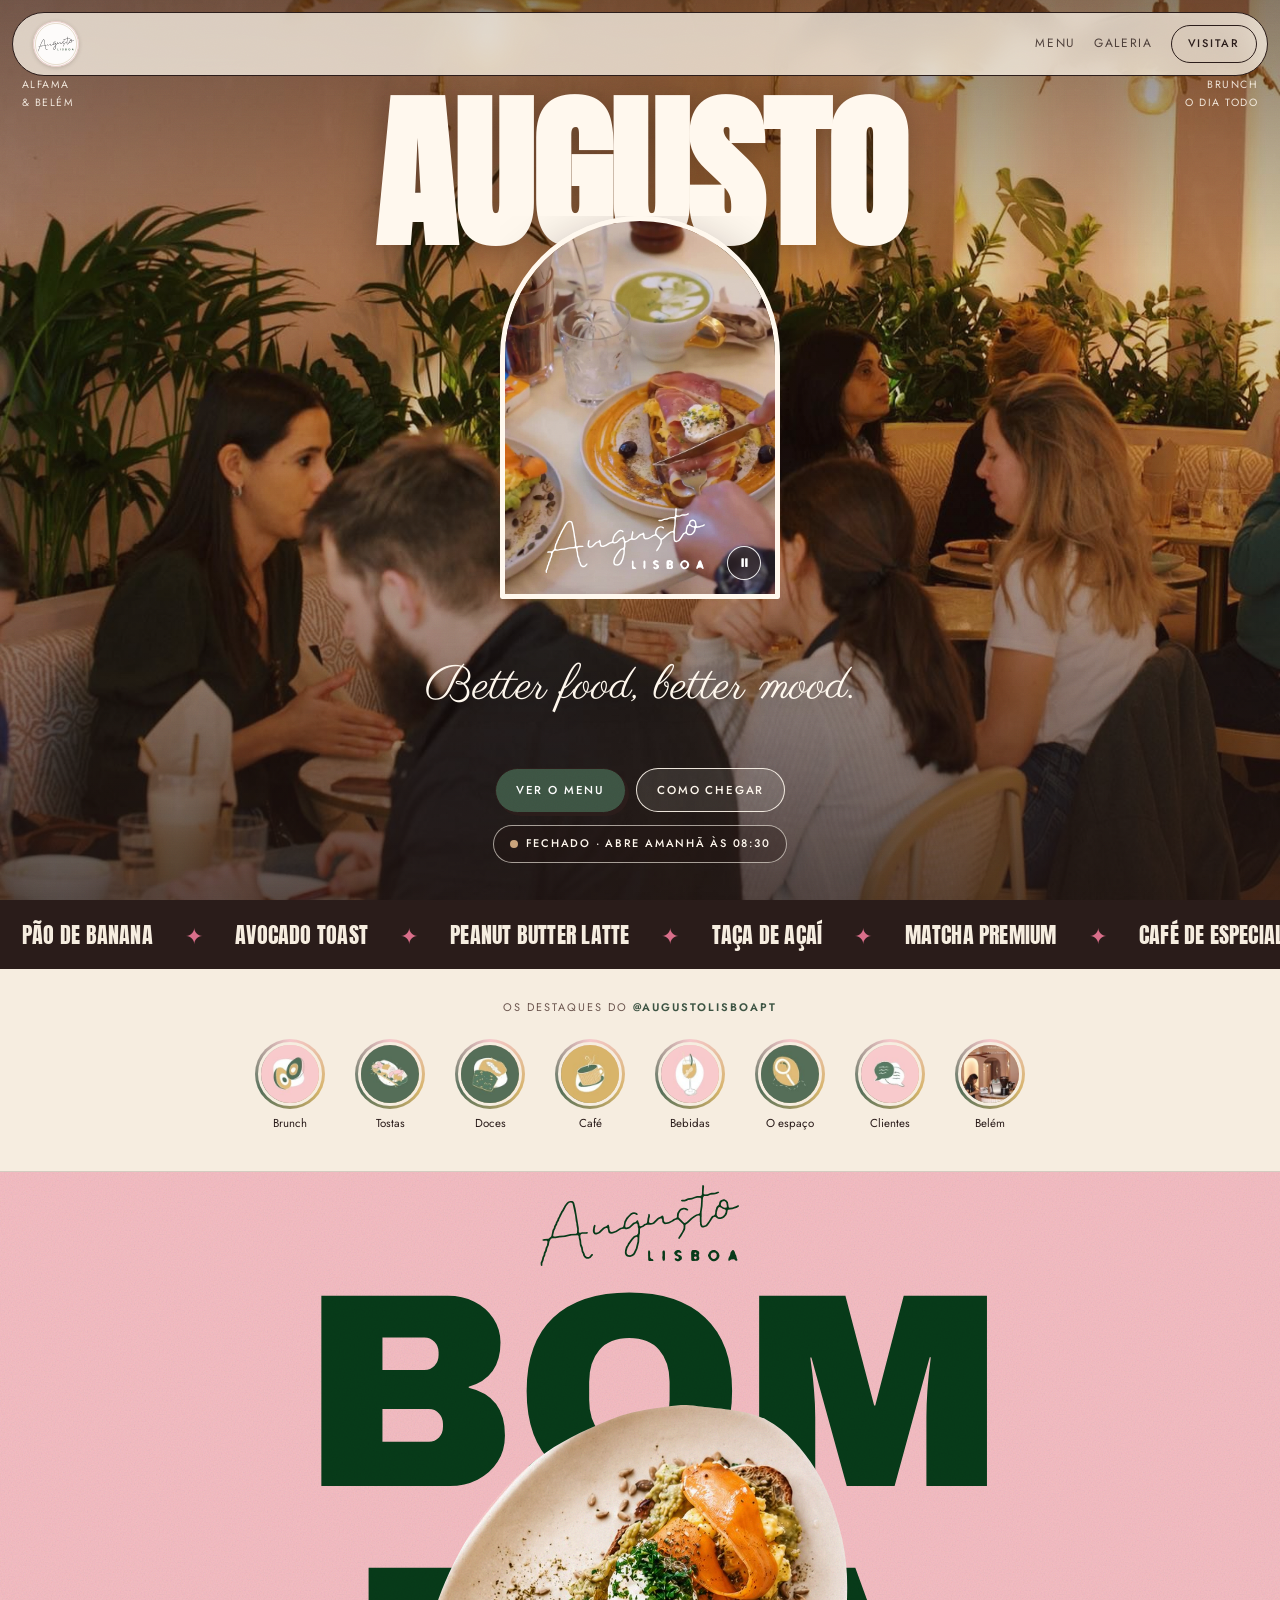
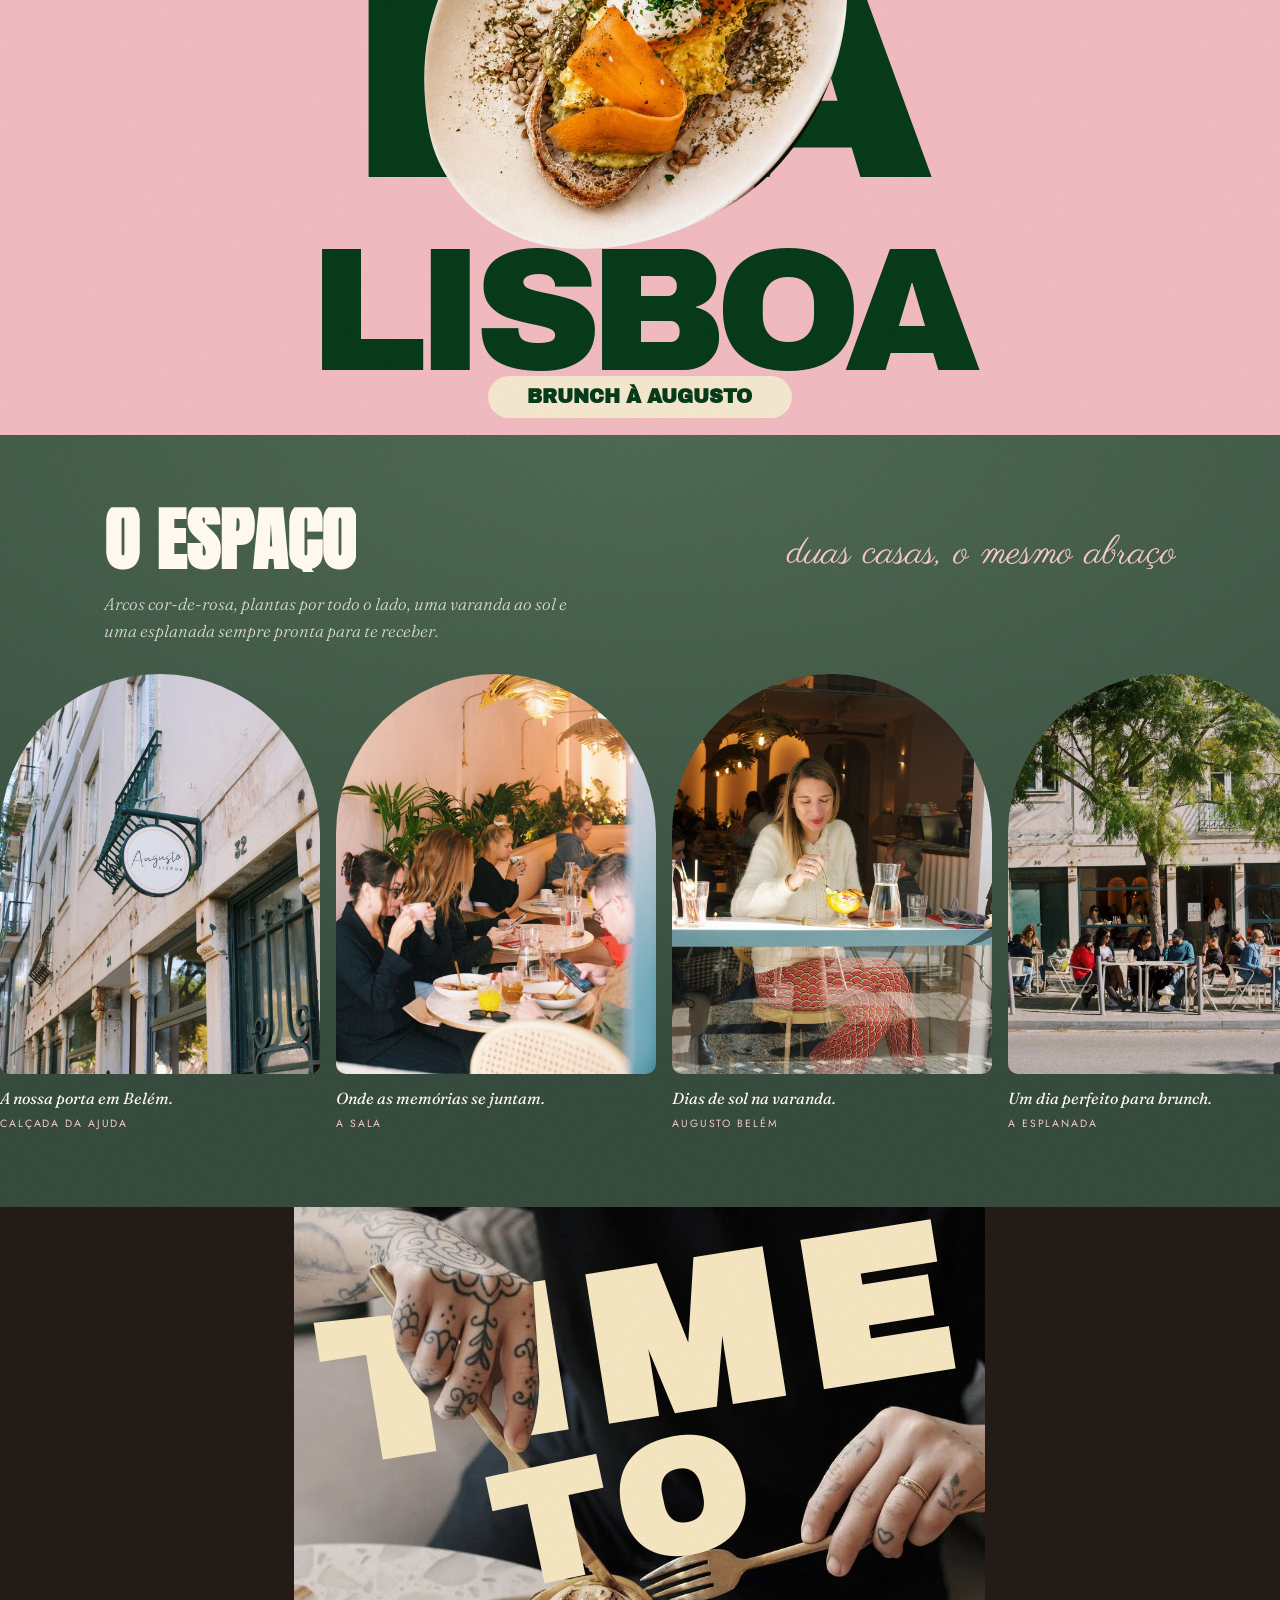
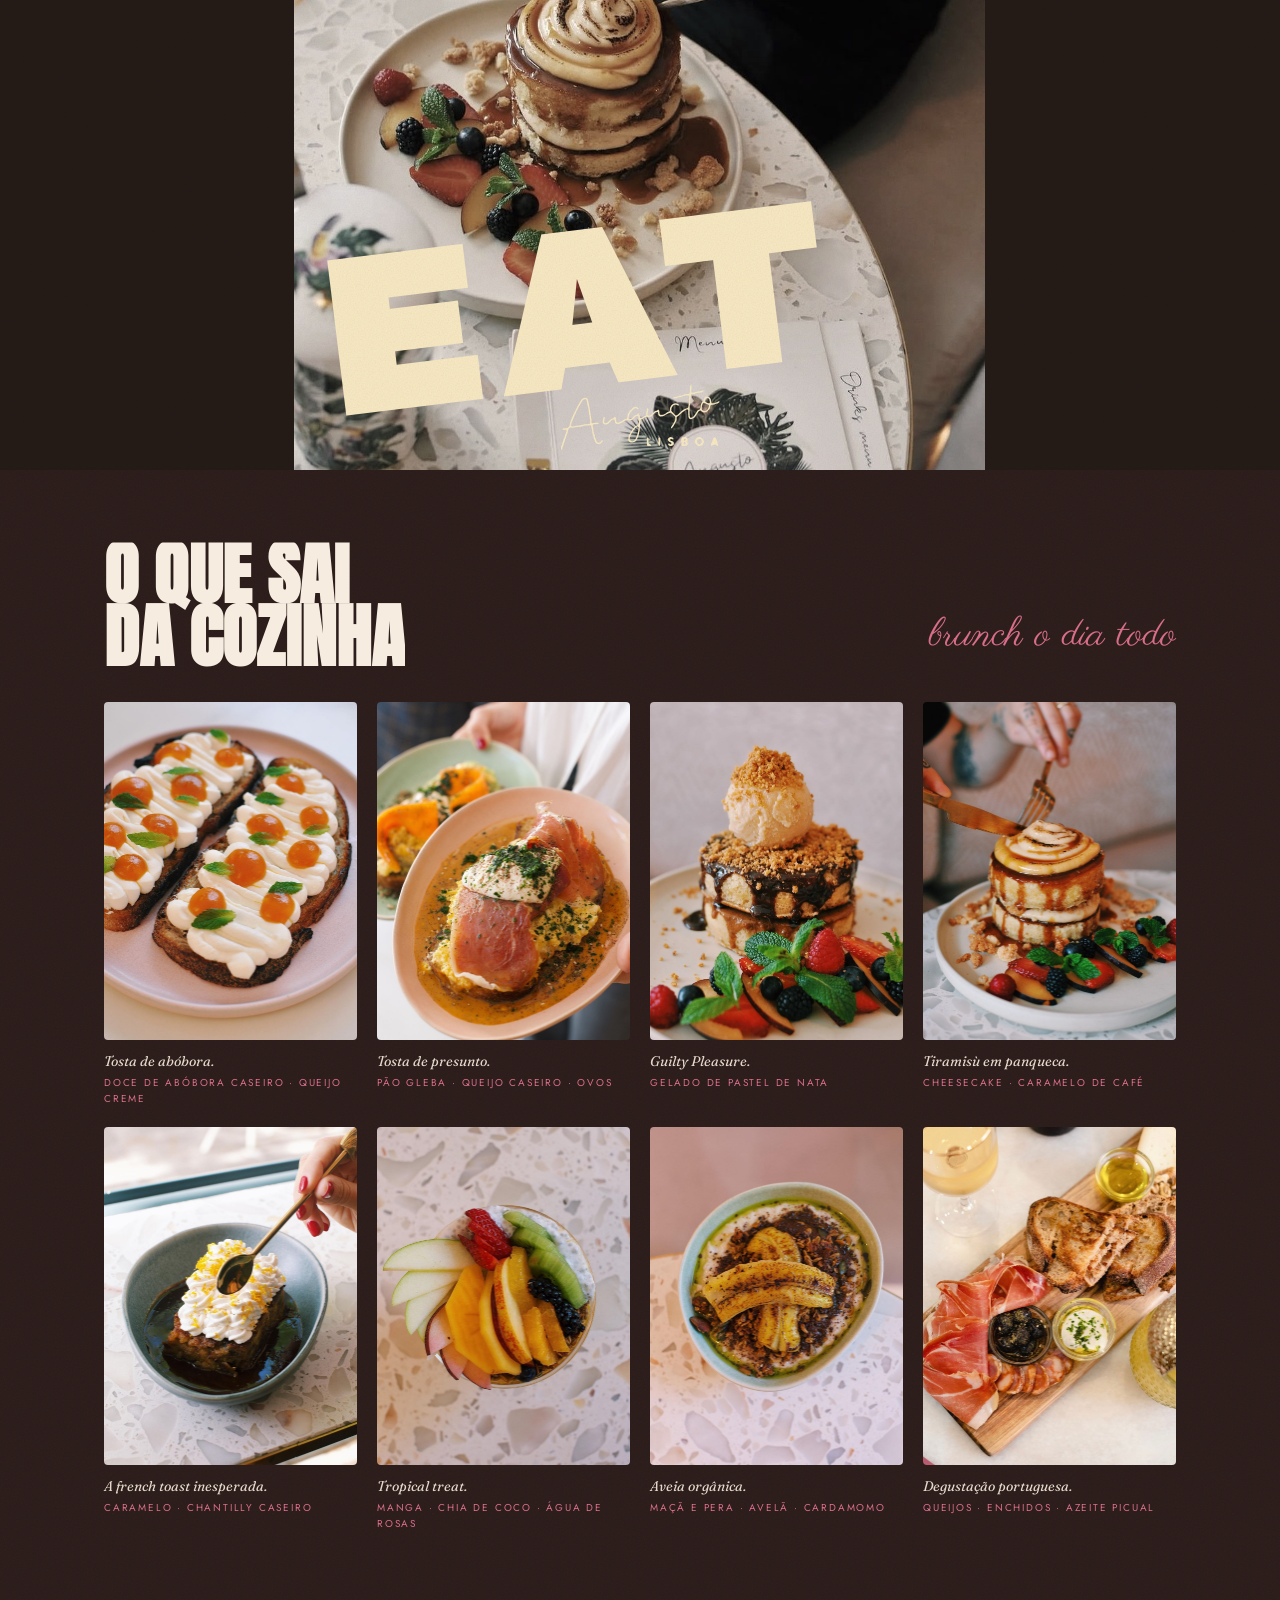
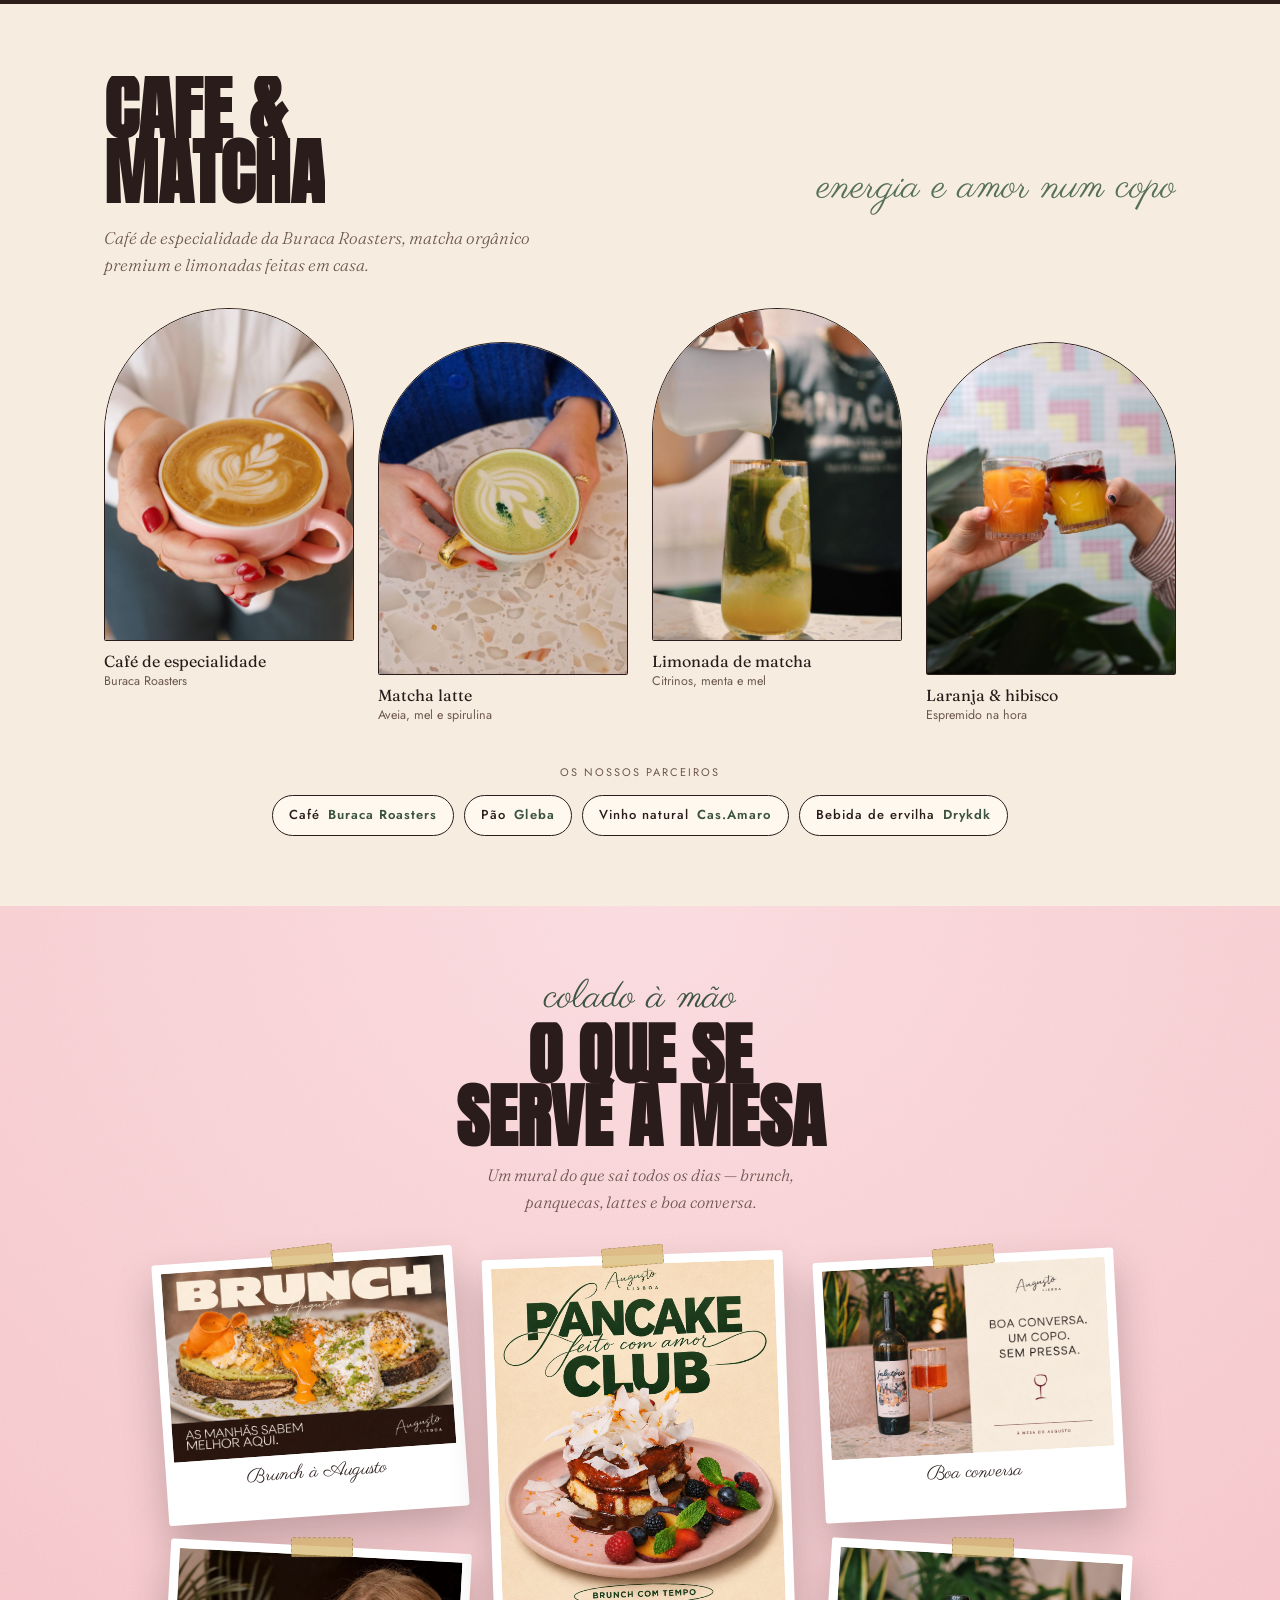
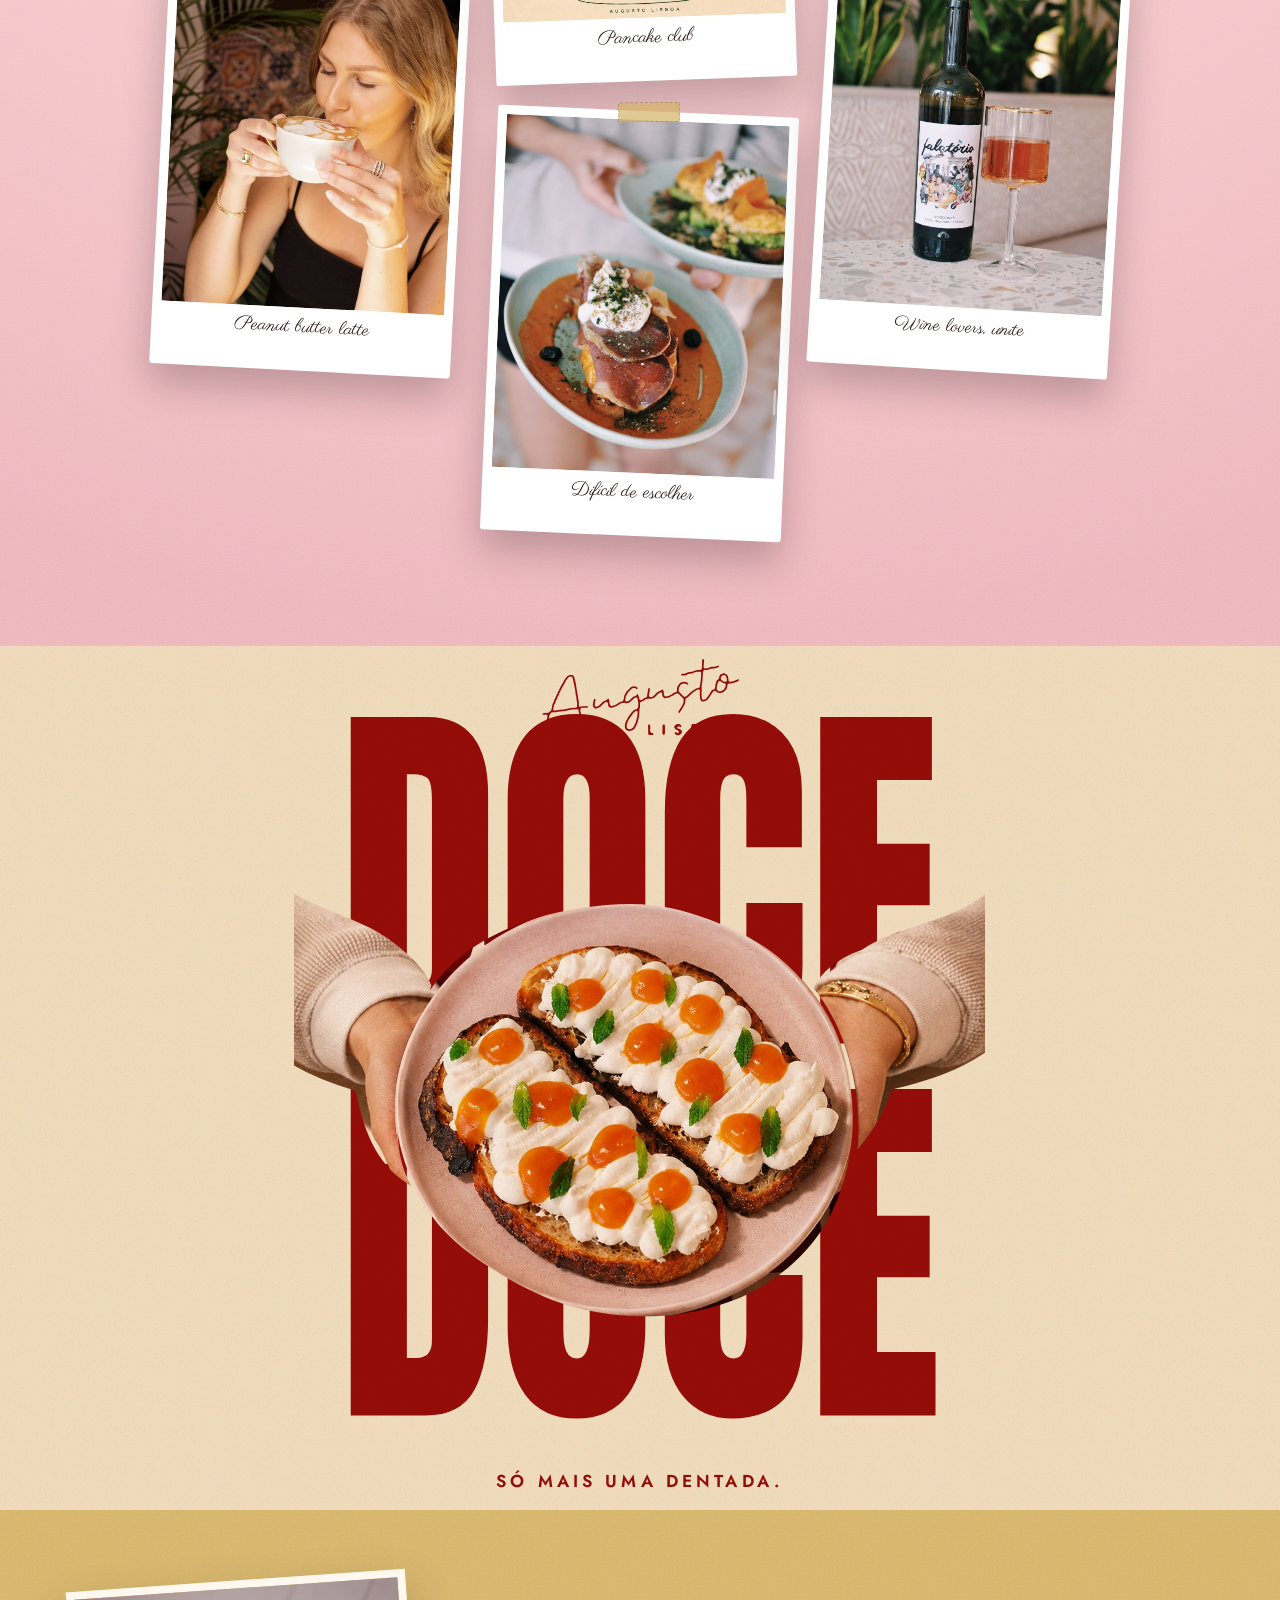
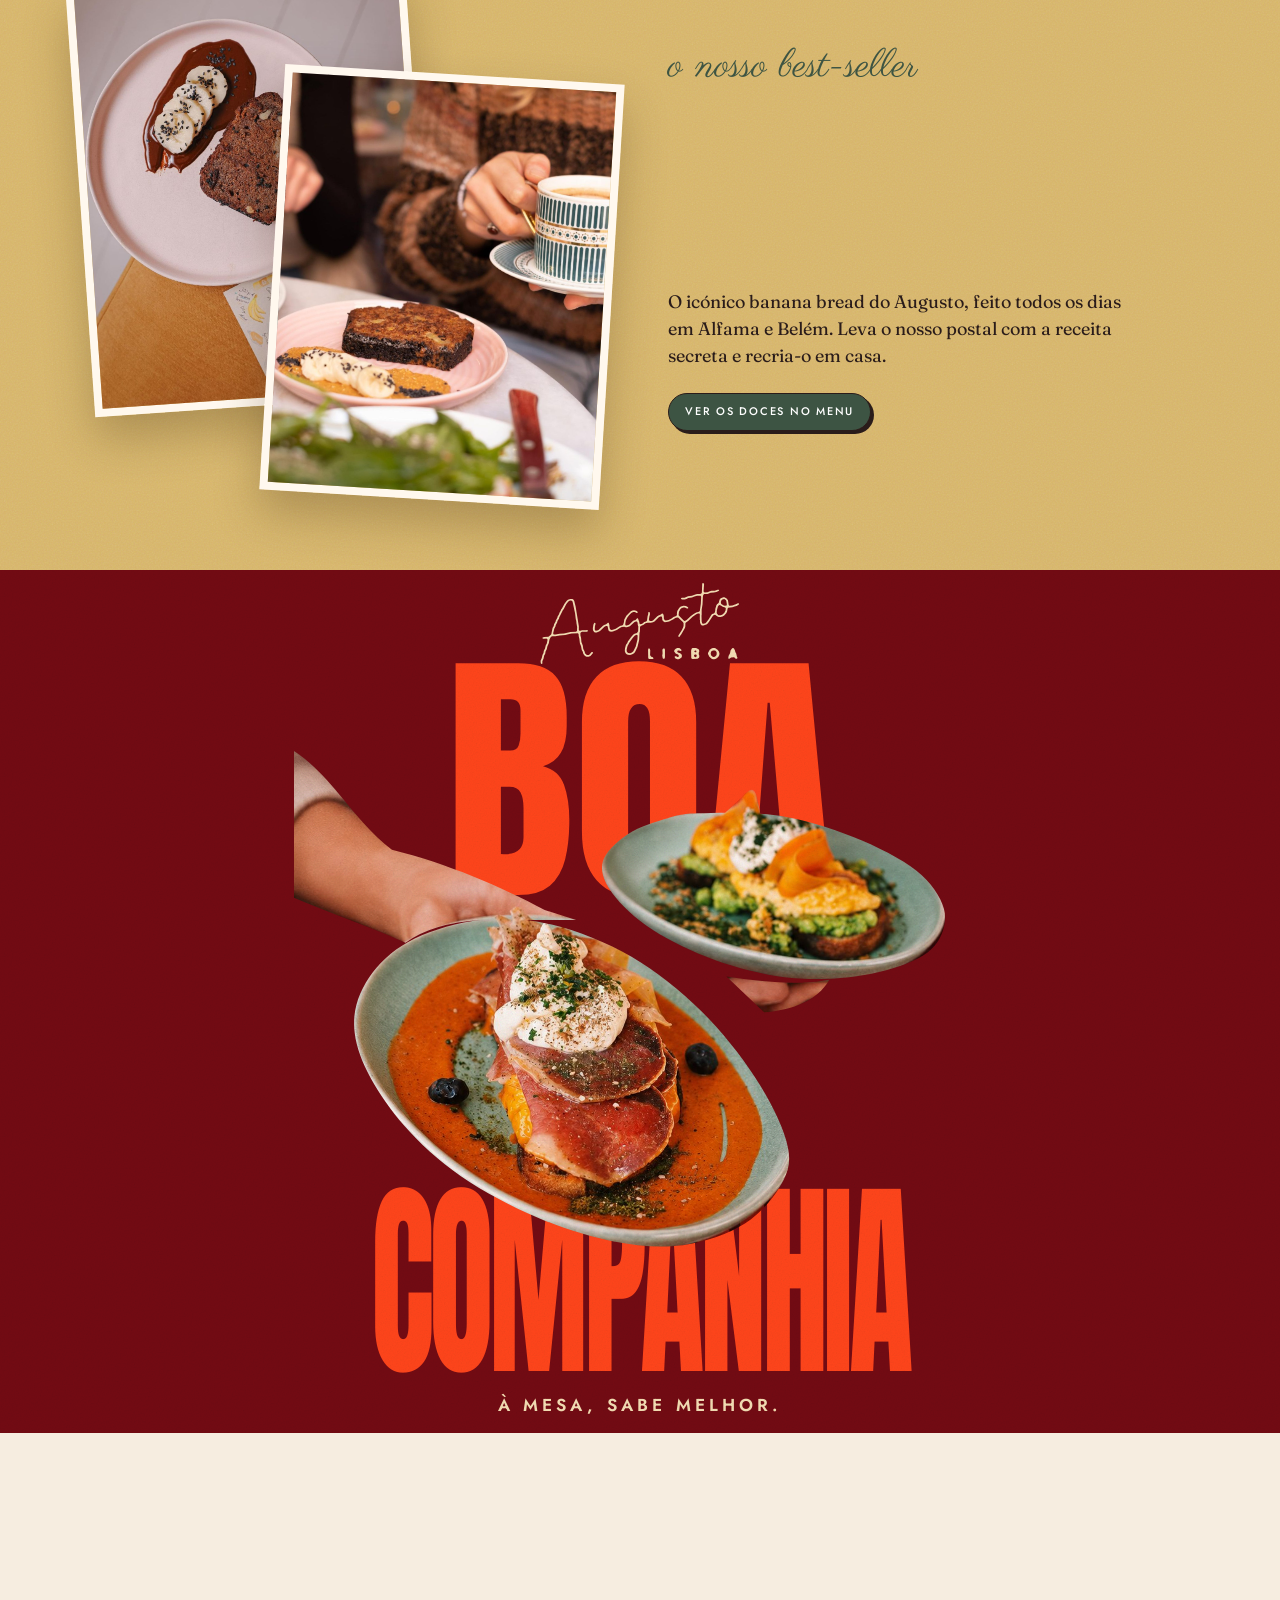
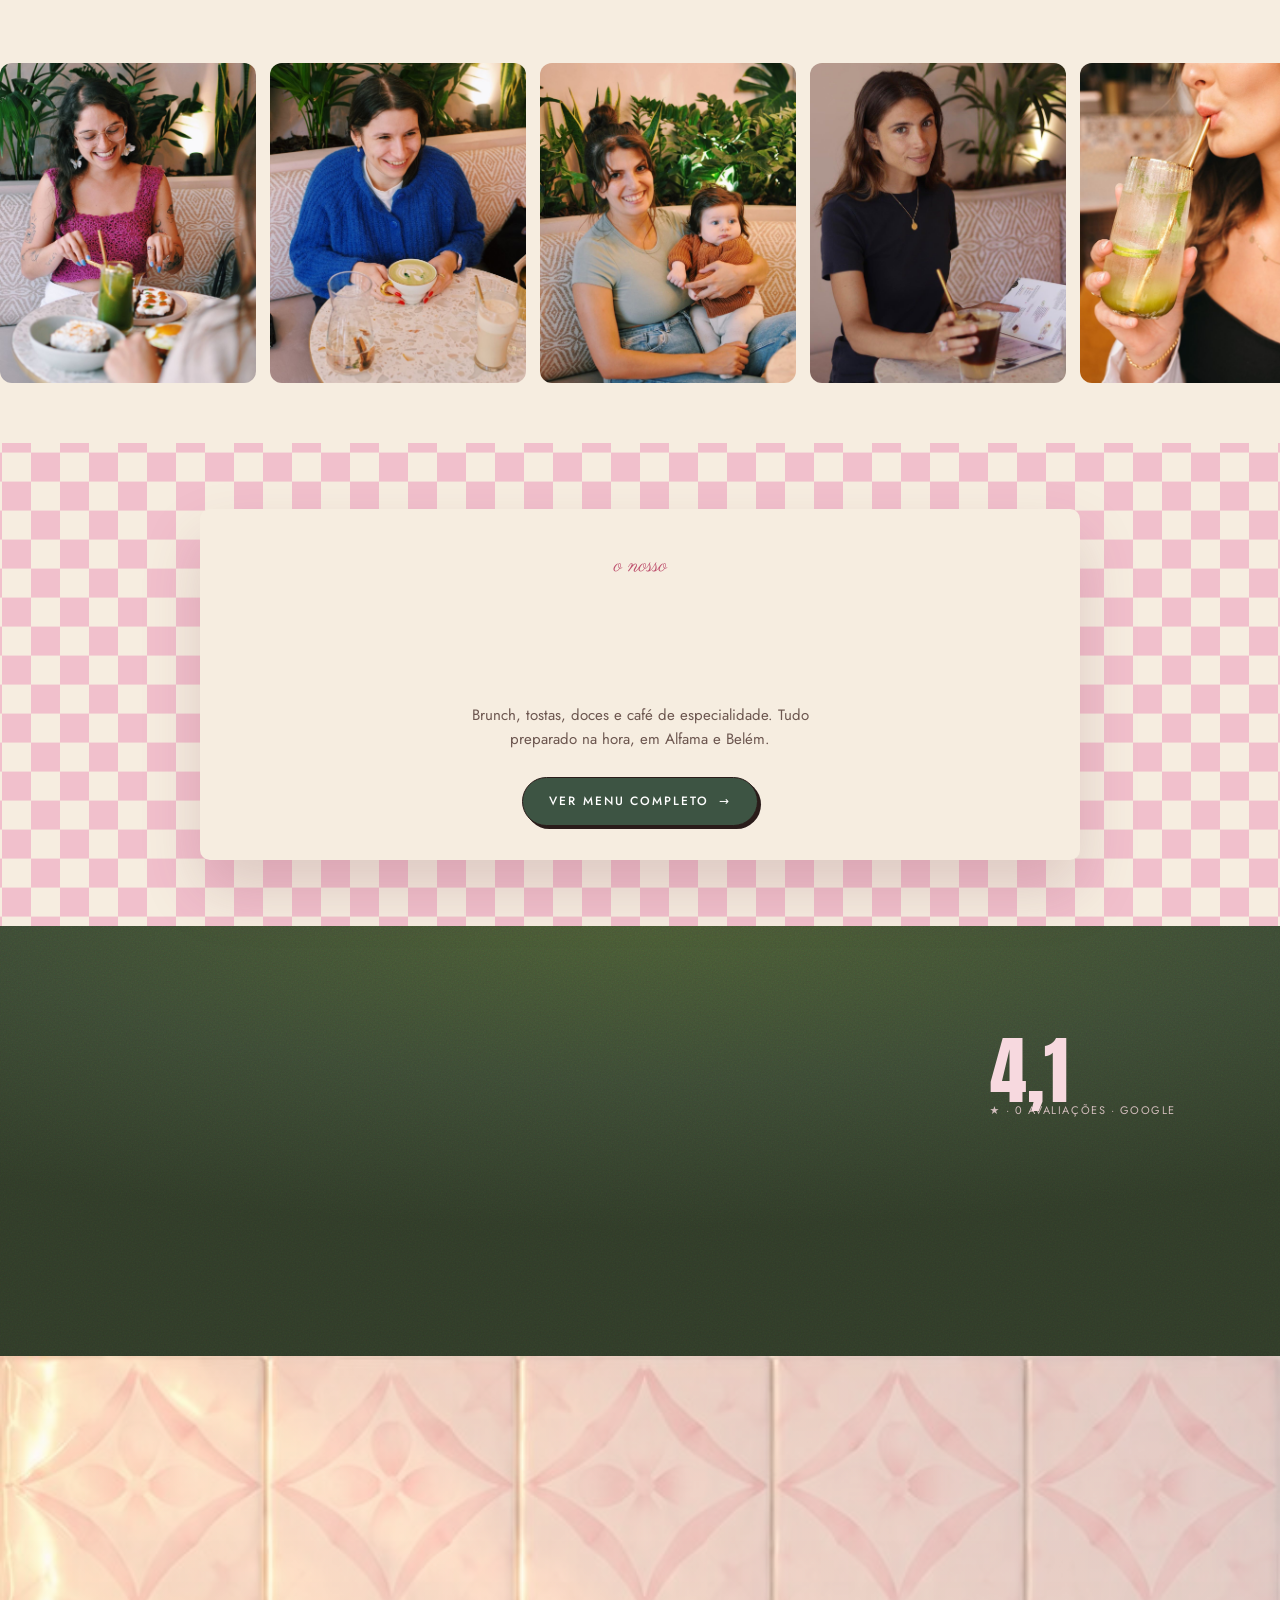
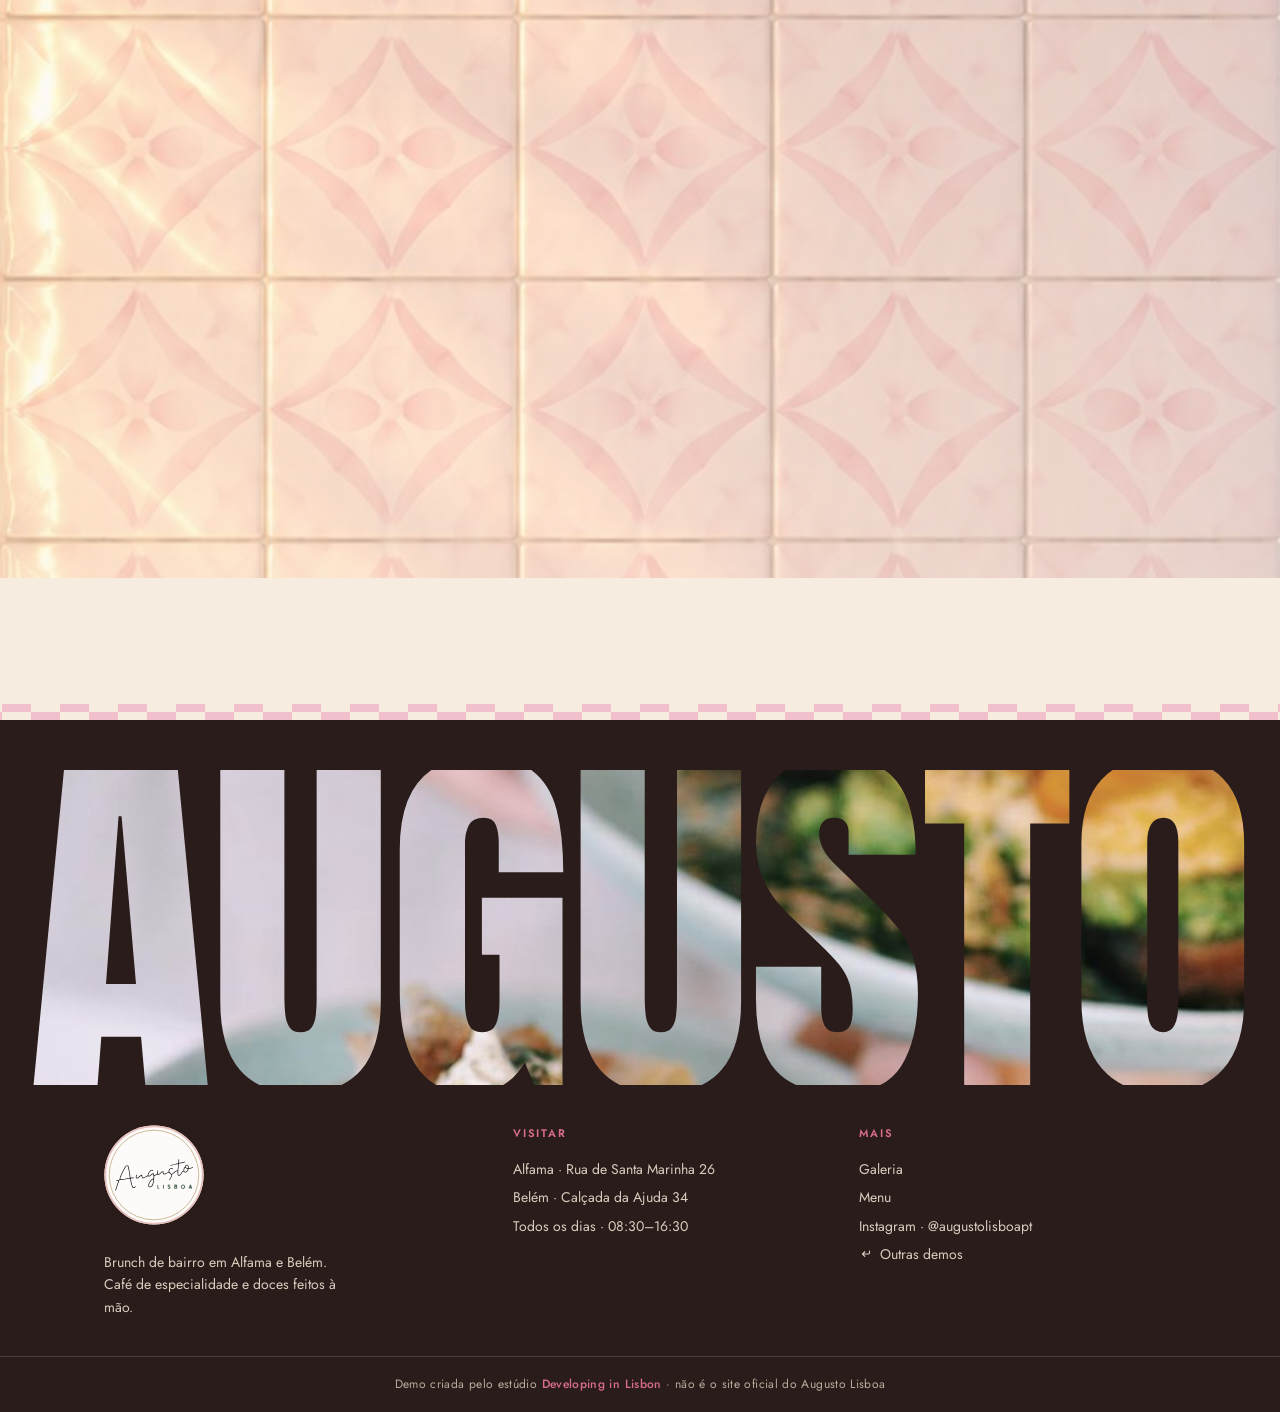
==== augusto-lisboa/index.html @ 4942f7ff "augusto: hero com time-lapse suave do espaço em vídeo - Fundo da hero passa a ser um vídeo em loop c" ====
<!doctype html>
<html lang="pt">
<head>
<meta charset="utf-8">
<meta name="viewport" content="width=device-width, initial-scale=1">
<title>Augusto Lisboa · Brunch em Alfama & Belém</title>
<meta name="description" content="Augusto Lisboa — brunch de bairro em Alfama e Belém. Café de especialidade, pão de banana da casa e o famoso brunch completo.">
<meta name="theme-color" content="#f6ede0">
<meta property="og:title" content="Augusto Lisboa · Brunch em Lisboa">
<meta property="og:description" content="Brunch de bairro, café de especialidade e o pão de banana da casa. Alfama & Belém.">
<meta property="og:locale" content="pt_PT">
<link rel="preconnect" href="https://fonts.googleapis.com">
<link rel="preconnect" href="https://fonts.gstatic.com" crossorigin>
<link href="https://fonts.googleapis.com/css2?family=Alfa+Slab+One&family=Anton&family=Archivo+Black&family=Fraunces:ital,opsz,wght@0,9..144,300..600;1,9..144,300..500&family=Jost:wght@300;400;500;600&family=Parisienne&display=swap" rel="stylesheet">
<style>
  :root{
    --cream:#f6ede0; --cream2:#efe2cf; --blush:#f7d9df; --blush-soft:#fbeef1; --blush-chk:#f1c0cc;
    --rose:#d96e8a; --rose-deep:#bd4e6c; --red:#c43a58; --green:#3c4a34; --kraft:#e7d3b3;
    --ink:#2a1c1a; --ink-soft:#6c564f; --muted:#9a8880; --gold:#b98a3f;
    --line:rgba(42,28,26,.16);
    /* paleta real da marca (destaques do Instagram) */
    --pink:#f6c8cc; --sage:#56705a; --sage-deep:#3d5443; --mustard:#d6b46a;
    --anton:"Anton",Impact,sans-serif; --disp:"Fraunces",Georgia,serif; --script:"Parisienne",cursive; --sans:"Jost",system-ui,sans-serif;
    --maxw:1120px;
  }
  @view-transition{navigation:auto}
  *{box-sizing:border-box}
  html{scroll-behavior:smooth; background:var(--cream); -webkit-text-size-adjust:100%}
  html,body{width:100%; overflow-x:hidden}
  body{margin:0; background:var(--cream); color:var(--ink); font-family:var(--sans); line-height:1.6; min-height:100svh;
    -webkit-font-smoothing:antialiased; text-rendering:optimizeLegibility}
  h1,h2,h3{margin:0; line-height:1}
  a{color:inherit; text-decoration:none}
  img,video{display:block; max-width:100%; height:auto}
  .script{font-family:var(--script); font-weight:400}
  .anton{font-family:var(--anton); font-weight:400; text-transform:uppercase; letter-spacing:-.005em; line-height:.84}
  .serif{font-family:var(--disp)}

  /* grain / textures */
  .grain{position:fixed; inset:0; z-index:9999; pointer-events:none; opacity:.1; mix-blend-mode:overlay; background-size:170px;
    background-image:url("data:image/svg+xml,%3Csvg xmlns='http://www.w3.org/2000/svg' width='170' height='170'%3E%3Cfilter id='n'%3E%3CfeTurbulence type='fractalNoise' baseFrequency='0.9' numOctaves='3' stitchTiles='stitch'/%3E%3C/filter%3E%3Crect width='100%25' height='100%25' filter='url(%23n)'/%3E%3C/svg%3E");
    animation:grain .5s steps(5) infinite}
  @keyframes grain{
    0%{background-position:0 0}20%{background-position:-22px 14px}40%{background-position:16px -24px}
    60%{background-position:-14px -14px}80%{background-position:24px 18px}100%{background-position:0 0}}
  /* strong paper grain on colour blocks (Grainhaus) */
  .grainy{position:relative}
  .grainy::before{content:""; position:absolute; inset:0; z-index:0; pointer-events:none; opacity:.22; mix-blend-mode:overlay;
    background-image:url("data:image/svg+xml,%3Csvg xmlns='http://www.w3.org/2000/svg' width='160' height='160'%3E%3Cfilter id='g'%3E%3CfeTurbulence type='fractalNoise' baseFrequency='0.65' numOctaves='3'/%3E%3C/filter%3E%3Crect width='100%25' height='100%25' filter='url(%23g)'/%3E%3C/svg%3E"); background-size:160px}
  .grainy>*{position:relative; z-index:1}
  /* azulejo tile texture layer */
  .tiles-bg{position:absolute; inset:0; width:100%; height:100%; z-index:0; pointer-events:none}
  .tiles-bg rect{fill:url(#az)}
  /* photo-as-texture divider band */
  .texband{position:relative; height:130px; overflow:hidden}
  .texband img{width:100%; height:100%; object-fit:cover; object-position:center 42%}
  .texband .cap{position:absolute; inset:0; display:grid; place-content:center}
  .texband .cap .pill{background:rgba(246,237,224,.92); color:var(--ink); border:1px solid transparent; backdrop-filter:blur(2px)}

  /* pills */
  .pill{display:inline-flex; align-items:center; gap:8px; border-radius:999px; padding:9px 16px;
    font-family:var(--sans); font-size:11px; font-weight:500; letter-spacing:.16em; text-transform:uppercase; white-space:nowrap; transition:all .3s}
  .pill-outline{border:1.5px solid var(--ink); color:var(--ink)}
  .pill-outline:hover{background:var(--ink); color:var(--cream)}
  .pill-fill{background:var(--sage-deep); color:#fff; border:1.5px solid var(--ink); box-shadow:3px 3px 0 var(--ink)}
  .pill-fill:hover{background:#2f4234; transform:translate(-1px,-1px); box-shadow:4px 4px 0 var(--ink)}
  .pill-ghost{border:1.5px solid rgba(255,248,238,.9); color:#fff8ee; background:rgba(255,248,238,.1); backdrop-filter:blur(6px)}
  .pill-ghost:hover{background:#fff8ee; color:var(--ink)}
  .pill-fill:active{transform:translate(2px,2px); box-shadow:1px 1px 0 var(--ink)}
  .pill .dot{width:7px;height:7px;border-radius:50%;background:currentColor; flex:none}
  .reg{font-size:.5em; vertical-align:super; font-family:var(--sans); font-weight:500; opacity:.8}
  .paren{font-variant:small-caps; letter-spacing:.1em; color:var(--ink-soft); font-size:12px}

  /* POSTER (imagens geradas) */
  .poster{max-width:720px; margin:0 auto; overflow:hidden; display:block}
  .poster.wide{max-width:1120px}
  .poster img{width:100%; height:auto; display:block; aspect-ratio:1122/1402}
  .poster.wide img{aspect-ratio:3/2}

  /* NAV */
  nav{position:fixed; top:12px; left:12px; right:12px; z-index:100; display:flex; align-items:center; justify-content:space-between;
    padding:8px 10px 8px 20px; border-radius:999px; border:1.5px solid var(--ink); background:rgba(246,237,224,.8); backdrop-filter:blur(10px);
    transition:background .4s, box-shadow .4s}
  nav.scrolled{background:rgba(246,237,224,.96); box-shadow:0 10px 26px rgba(42,28,26,.14)}
  nav .brand{font-family:var(--script); font-size:27px; color:var(--ink); line-height:1}
  nav .nav-right{display:flex; align-items:center; gap:18px}
  nav .nav-right a.lnk{font-size:12px; letter-spacing:.14em; text-transform:uppercase; color:var(--ink); opacity:.8}
  nav .nav-right a.lnk{display:none}
  @media(min-width:720px){nav .nav-right a.lnk{display:inline}}

  /* ---- banda de cápsulas ovais (24th Pizza) ---- */
  .badge-band{display:flex; align-items:center; justify-content:center; gap:clamp(12px,5vw,44px); padding:48px 20px 44px; flex-wrap:wrap; background:var(--cream); position:relative}
  .badge-oval{display:grid; place-items:center; text-align:center; border:2px solid var(--ink); border-radius:50%;
    min-width:112px; padding:16px 20px; color:var(--rose-deep); font-family:var(--sans); font-weight:600; font-size:11.5px; letter-spacing:.12em; text-transform:uppercase; line-height:1.4}
  .badge-band .mid{font-family:var(--script); font-size:clamp(34px,10vw,60px); color:var(--ink); line-height:.9; position:relative}
  .badge-band .mid::after{content:""; display:block; height:5px; width:60%; margin:6px auto 0; background:var(--rose-deep); border-radius:3px}
  /* ---- pílula de estado "aberto" (Le Petit Bleu) ---- */
  .status{border:1px solid var(--ink); color:var(--ink); background:rgba(246,237,224,.55)}
  .dot-live{width:8px; height:8px; border-radius:50%; background:#5a8a4a; animation:pulse 1.9s infinite}
  @keyframes pulse{0%{box-shadow:0 0 0 0 rgba(90,138,74,.55)}70%{box-shadow:0 0 0 9px rgba(90,138,74,0)}100%{box-shadow:0 0 0 0 rgba(90,138,74,0)}}
  /* ---- barra CTA full-width (Monte) ---- */
  .cta-bar{display:block; text-align:center; background:var(--cream2); color:var(--ink); padding:30px 20px; border-top:1.5px solid var(--ink); border-bottom:1.5px solid var(--ink);
    font-family:var(--disp); font-style:italic; font-weight:300; font-size:clamp(24px,6.5vw,40px); transition:background .35s; text-decoration:none}
  .cta-bar:hover{background:var(--blush)}
  .cta-bar .arr{font-style:normal; display:inline-block; transition:transform .35s}
  .cta-bar:hover .arr{transform:translateX(10px)}
  /* ---- controlo play/pause do vídeo (Irby's) ---- */
  .vid-ctrl{position:absolute; bottom:14px; right:14px; z-index:5; width:34px; height:34px; border-radius:50%; border:1.5px solid rgba(255,255,255,.9);
    background:rgba(42,28,26,.42); color:#fff; display:grid; place-items:center; cursor:pointer; backdrop-filter:blur(4px); padding:0}
  .vid-ctrl svg{width:15px; height:15px; fill:#fff}

  /* ============ HERO (a sala verdadeira + tipo gigante + arco com vídeo) ============ */
  .hero{position:relative; min-height:100svh; overflow:hidden; isolation:isolate; display:flex; flex-direction:column; align-items:center; justify-content:center;
    padding:122px 20px 34px; background:#3a2a24; color:#fff8ee}
  .hero-bg{position:absolute; inset:0; z-index:-1; overflow:hidden}
  .hero-bg video{width:100%; height:100%; object-fit:cover; object-position:50% 30%; animation:heroZoom 2.6s cubic-bezier(.2,.7,.2,1) both}
  .hero-bg::after{content:""; position:absolute; inset:0;
    background:linear-gradient(180deg, rgba(36,22,18,.55) 0%, rgba(36,22,18,.18) 30%, rgba(36,22,18,.22) 58%, rgba(36,22,18,.72) 100%)}
  @keyframes heroZoom{from{transform:scale(1.08)}to{transform:scale(1)}}
  .hero-top{position:absolute; top:76px; left:0; right:0; z-index:4; display:flex; justify-content:space-between; gap:12px; padding:0 22px}
  .hero-top .micro{font-size:10.5px; letter-spacing:.14em; text-transform:uppercase; color:rgba(255,248,238,.88); line-height:1.7}
  .hero-top .micro.r{text-align:right}
  .hero-word{position:relative; z-index:2; font-family:var(--anton); font-size:clamp(44px,23vw,138px); text-transform:uppercase;
    color:#fff8ee; white-space:nowrap; letter-spacing:-.01em; line-height:.9; margin-bottom:-.2em; will-change:transform;
    text-shadow:0 6px 34px rgba(30,16,12,.35)}
  @media(min-width:760px){.hero-word{font-size:13vw}}
  .hero-media{position:relative; z-index:3; width:min(52vw,290px); aspect-ratio:3/4.1; border-radius:999px 999px 16px 16px; overflow:hidden;
    border:5px solid #fff8ee; box-shadow:0 24px 60px rgba(20,10,8,.4); animation:floaty 7s ease-in-out infinite}
  .hero-media video{width:100%; height:100%; object-fit:cover}
  .media-cap{position:absolute; z-index:3; left:0; right:0; bottom:18px; text-align:center; color:#fff; font-family:var(--script);
    font-size:clamp(34px,10.5vw,54px); line-height:.8; text-shadow:0 4px 22px rgba(0,0,0,.55); pointer-events:none; padding-right:30px}
  .media-cap{filter:drop-shadow(0 2px 10px rgba(0,0,0,.55))}
  .media-cap .wm{display:block; width:68%; margin:0 auto; aspect-ratio:120/52; background:#fff;
    -webkit-mask:url("assets/augusto-wordmark.svg") center/contain no-repeat; mask:url("assets/augusto-wordmark.svg") center/contain no-repeat}
  @keyframes floaty{0%,100%{transform:translateY(0)}50%{transform:translateY(-10px)}}
  .hero-bottom{position:relative; z-index:4; margin-top:22px; display:flex; flex-direction:column; align-items:center; gap:14px; text-align:center}
  .hero-tag{font-size:clamp(34px,10vw,56px); line-height:.9; color:#fff8ee; text-shadow:0 4px 24px rgba(0,0,0,.4)}
  .hero-ctas{display:flex; gap:10px; flex-wrap:wrap; justify-content:center}
  .hero-ctas .pill{font-size:11.5px; padding:12px 20px}
  .hero .status{color:#fff8ee; border-color:rgba(255,248,238,.6); background:rgba(36,22,18,.35); backdrop-filter:blur(6px)}
  .status.closed .dot-live{background:#c9a27a; animation:none}
  /* desktop: tudo cabe no primeiro ecrã, mesmo em portáteis baixos */
  @media(min-width:760px){
    .hero{padding-top:96px}
    .hero-word{font-size:min(13vw,19svh)}
    .hero-media{width:min(52vw,280px,calc((100svh - 480px) * .73)); min-width:190px}
    .hero-bottom{margin-top:18px; gap:12px}
    .hero-tag{font-size:clamp(34px,5.4svh,48px)}
  }

  /* ============ DESTAQUES (os círculos do Instagram) ============ */
  .highlights{background:var(--cream); padding:30px 0 34px; border-bottom:1px solid var(--line)}
  .highlights .hl-head{text-align:center; font-size:11px; letter-spacing:.18em; text-transform:uppercase; color:var(--ink-soft); margin:0 0 18px; padding:0 20px}
  .highlights .hl-head a{color:var(--sage-deep); font-weight:600}
  .hl-row{display:flex; gap:16px; overflow-x:auto; scroll-snap-type:x mandatory; padding:4px 20px 6px; scrollbar-width:none; justify-content:flex-start}
  .hl-row::-webkit-scrollbar{display:none}
  @media(min-width:760px){.hl-row{justify-content:center; gap:26px}}
  .hl{flex:none; scroll-snap-align:start; display:flex; flex-direction:column; align-items:center; gap:8px; width:74px; text-align:center}
  .hl .ring{width:70px; height:70px; border-radius:50%; padding:3px; background:conic-gradient(var(--pink),var(--mustard),var(--sage),var(--pink));
    transition:transform .35s cubic-bezier(.2,.7,.2,1)}
  .hl .ring img{width:100%; height:100%; border-radius:50%; object-fit:cover; border:3px solid var(--cream)}
  .hl span{font-size:11.5px; color:var(--ink); line-height:1.2}
  .hl:hover .ring{transform:translateY(-3px)}

  /* ============ O ESPAÇO (verde da marca, fotos reais em fita) ============ */
  .espaco{background:radial-gradient(110% 80% at 50% 0%, #4a634f, var(--sage-deep) 60%, #33473a 100%); color:#fff8ee; padding:72px 0 64px; overflow:hidden}
  .sec-head{max-width:var(--maxw); margin:0 auto; padding:0 24px 30px; display:flex; align-items:flex-end; justify-content:space-between; gap:18px; flex-wrap:wrap}
  .sec-head h2{font-family:var(--anton); font-size:clamp(38px,10vw,72px); text-transform:uppercase; line-height:.9}
  .sec-head .script{font-size:clamp(26px,7vw,40px); line-height:.9}
  .sec-head p{flex-basis:100%; margin:0; font-family:var(--disp); font-style:italic; font-weight:300; font-size:17px; max-width:44ch}
  .espaco .sec-head .script{color:var(--pink)}
  .espaco .sec-head p{color:rgba(255,248,238,.82)}
  .strip{display:flex; gap:16px; overflow-x:auto; scroll-snap-type:x mandatory; padding:0 24px 10px; scrollbar-width:thin; scrollbar-color:rgba(255,248,238,.35) transparent}
  @media(min-width:1168px){.strip{padding-left:calc((100vw - var(--maxw))/2 + 24px)}}
  .strip figure{flex:none; width:min(74vw,320px); margin:0; scroll-snap-align:start}
  .strip img{width:100%; aspect-ratio:4/5; object-fit:cover; border-radius:160px 160px 10px 10px}
  .strip figcaption{margin-top:12px; font-family:var(--disp); font-style:italic; font-size:16px}
  .strip figcaption small{display:block; font-family:var(--sans); font-style:normal; font-size:10.5px; letter-spacing:.18em; text-transform:uppercase; color:var(--pink); margin-top:4px}

  /* ============ CAFÉ & MATCHA ============ */
  .cafe{background:var(--cream); padding:72px 0 70px}
  .cafe .sec-head .script{color:var(--sage)}
  .cafe .sec-head p{color:var(--ink-soft)}
  .cafe-grid{max-width:var(--maxw); margin:0 auto; padding:0 24px; display:grid; grid-template-columns:repeat(2,1fr); gap:18px 14px}
  @media(min-width:760px){.cafe-grid{grid-template-columns:repeat(4,1fr); gap:24px}}
  .cafe-grid figure{margin:0}
  .cafe-grid img{width:100%; aspect-ratio:3/4; object-fit:cover; border-radius:999px 999px 12px 12px; border:1.5px solid var(--ink)}
  .cafe-grid figure:nth-child(even){margin-top:34px}
  .cafe-grid figcaption{margin-top:10px; font-family:var(--disp); font-size:16px; line-height:1.25}
  .cafe-grid figcaption small{display:block; font-family:var(--sans); font-size:12.5px; color:var(--ink-soft); margin-top:3px}
  .partners{max-width:var(--maxw); margin:40px auto 0; padding:0 24px; display:flex; flex-wrap:wrap; gap:10px; justify-content:center}
  .partners .lab{flex-basis:100%; text-align:center; font-size:11px; letter-spacing:.18em; text-transform:uppercase; color:var(--ink-soft); margin-bottom:4px}
  .partners .pill{border:1.5px solid var(--ink); background:#fff8ee; letter-spacing:.08em; text-transform:none; font-size:13px}
  .partners .pill b{font-weight:600; color:var(--sage-deep)}

  /* ============ BANANA BREAD (mostarda da marca) ============ */
  .banana{background:var(--mustard); color:var(--ink); padding:70px 24px; overflow:hidden}
  .banana .inner{max-width:var(--maxw); margin:0 auto; display:grid; gap:34px; align-items:center}
  @media(min-width:800px){.banana .inner{grid-template-columns:1fr 1fr; gap:56px}}
  .banana .pics{position:relative; height:min(118vw,520px)}
  .banana .pics img{position:absolute; width:64%; aspect-ratio:4/5; object-fit:cover; border:8px solid #fff8ee; box-shadow:0 22px 46px rgba(60,40,10,.28)}
  .banana .pics img:first-child{left:0; top:0; transform:rotate(-4deg)}
  .banana .pics img:last-child{right:0; bottom:0; transform:rotate(3.5deg)}
  .banana .script{font-size:clamp(28px,8vw,40px); color:var(--sage-deep); line-height:.9}
  .banana h2{font-family:var(--anton); font-size:clamp(52px,15vw,108px); text-transform:uppercase; line-height:.84; margin:6px 0 16px}
  .banana p{font-family:var(--disp); font-size:18px; line-height:1.5; max-width:38ch; margin:0 0 24px}

  /* ============ CLIENTES (fita de fotos a passar) ============ */
  .clientes{background:var(--cream); padding:66px 0 60px; overflow:hidden}
  .clientes .sec-head{padding-bottom:26px}
  .clientes .sec-head .script{color:var(--rose-deep)}
  .clientes .sec-head p{color:var(--ink-soft)}
  .cl-track{display:flex; gap:14px; padding-right:14px; width:max-content; animation:scroll 46s linear infinite}
  .clientes:hover .cl-track{animation-play-state:paused}
  .cl-track img{width:auto; max-width:none; height:clamp(220px,62vw,320px); aspect-ratio:4/5; object-fit:cover; border-radius:12px; flex:none}

  /* MARQUEE */
  .marquee{background:var(--ink); color:var(--cream); overflow:hidden; padding:16px 0; white-space:nowrap; border-top:1px solid var(--ink); border-bottom:1px solid var(--ink)}
  .marquee .track{display:inline-flex; animation:scroll 24s linear infinite}
  .marquee span{font-family:var(--anton); font-size:22px; text-transform:uppercase; padding:0 22px; letter-spacing:.01em}
  .marquee .st{color:var(--rose); padding:0 10px}
  @keyframes scroll{to{transform:translateX(-50%)}}

  /* ============ SPLIT STATEMENT (Waygood/Cantine) ============ */
  .split{display:grid; grid-template-columns:1fr; background:var(--ink); color:var(--cream)}
  @media(min-width:800px){.split{grid-template-columns:1fr 1fr}}
  .split .ph{position:relative; min-height:62svh; overflow:hidden}
  .split .ph img{width:100%; height:100%; object-fit:cover; position:absolute; inset:0}
  .split .tx{padding:60px 28px; display:flex; flex-direction:column; justify-content:center; gap:20px}
  .split .eyebrow{font-family:var(--script); font-size:26px; color:var(--rose)}
  .split h2{font-family:var(--anton); font-size:clamp(34px,8.5vw,64px); text-transform:uppercase; line-height:.92; letter-spacing:-.01em}
  .split h2 .hl{position:relative; white-space:nowrap}
  .split h2 .hl svg{position:absolute; left:-6%; top:-12%; width:112%; height:124%; overflow:visible; pointer-events:none}
  .split h2 .hl svg path{fill:none; stroke:var(--rose); stroke-width:3; stroke-linecap:round;
    stroke-dasharray:620; stroke-dashoffset:620; transition:stroke-dashoffset 1.3s ease .3s}
  .split.in h2 .hl svg path{stroke-dashoffset:0}
  .split .sub{font-family:var(--disp); font-style:italic; font-weight:300; font-size:18px; color:#e9ddd0; max-width:34ch}
  .split .row{display:flex; align-items:center; gap:14px; flex-wrap:wrap; color:var(--cream)}

  /* ============ HORA DE COMER (letras espalhadas sobre foto — Time to Eat) ============ */
  .tte{position:relative; min-height:92svh; overflow:hidden; display:grid; place-items:center; padding:72px 16px;
    background:#241318 url("assets/hero-poster.jpg") center/cover no-repeat}
  .tte .veil{position:absolute; inset:0; z-index:1; background:linear-gradient(rgba(18,8,11,.5), rgba(18,8,11,.64))}
  .tte .grainlayer{position:absolute; inset:0; z-index:3; pointer-events:none; opacity:.15; mix-blend-mode:overlay;
    background-image:url("data:image/svg+xml,%3Csvg xmlns='http://www.w3.org/2000/svg' width='170' height='170'%3E%3Cfilter id='t'%3E%3CfeTurbulence type='fractalNoise' baseFrequency='0.7' numOctaves='3'/%3E%3C/filter%3E%3Crect width='100%25' height='100%25' filter='url(%23t)'/%3E%3C/svg%3E"); background-size:170px}
  .tte-letters{position:relative; z-index:2; display:flex; flex-wrap:wrap; justify-content:center; align-items:center; gap:4px 20px; max-width:620px}
  .tte-letters .brk{flex-basis:100%; height:0; margin:0; padding:0}
  .tte-letters span:not(.brk){font-family:"Archivo Black",Impact,sans-serif; text-transform:uppercase; font-size:clamp(70px,22vw,150px); line-height:.72; letter-spacing:-.01em; color:var(--cream);
    display:inline-block; filter:url(#rough); text-shadow:0 6px 22px rgba(0,0,0,.5)}
  .tte-letters span:nth-child(3n){transform:rotate(4deg) translateY(-6px)}
  .tte-letters span:nth-child(3n+1){transform:rotate(-5deg) translateY(5px)}
  .tte-letters span:nth-child(3n+2){transform:rotate(2deg)}
  .tte-letters .emblem{width:clamp(56px,16vw,104px); height:clamp(56px,16vw,104px); display:grid; place-items:center; transform:rotate(0)!important; filter:none}
  .tte-letters .emblem svg{width:100%; height:100%}
  .tte-letters .emblem circle.bg{fill:var(--cream)}
  .tte-cap{position:absolute; z-index:3; bottom:34px; left:0; right:0; text-align:center; font-size:12px; letter-spacing:.24em; text-transform:uppercase; color:var(--cream)}

  /* ============ ABOUT (scalloped card over photo — Grainhaus) ============ */
  .about{position:relative; color:#fff; overflow:hidden;
    background:radial-gradient(90% 70% at 50% 0%, #cb5c7a, var(--rose-deep) 62%, #a53f5c 100%)}
  .about .head{max-width:var(--maxw); margin:0 auto; padding:70px 24px 26px; text-align:center}
  .about .head .script{font-size:clamp(52px,15vw,104px); color:var(--cream); line-height:.8}
  .about .head .tri{display:flex; gap:26px; justify-content:center; flex-wrap:wrap; margin-top:16px; font-size:12px; letter-spacing:.2em; text-transform:uppercase; color:rgba(255,255,255,.82)}
  .about .photo-strip{position:relative}
  .about .photo-strip>img{width:100%; height:420px; object-fit:cover; display:block}
  .about .card{position:relative; max-width:760px; margin:-120px auto 0; background:var(--cream); color:var(--ink); border-radius:0 0 18px 18px; padding:40px 28px 44px;
    --s:15px; -webkit-mask:radial-gradient(var(--s) at 50% 0,#0000 99%,#000) 50%/calc(2*var(--s)) 100%; mask:radial-gradient(var(--s) at 50% 0,#0000 99%,#000) 50%/calc(2*var(--s)) 100%}
  .about .card .labs{display:flex; justify-content:space-between; font-size:12px; letter-spacing:.14em; text-transform:uppercase; color:var(--rose-deep); margin-bottom:22px; padding-top:10px}
  .about .card .circle{width:200px; height:200px; border-radius:50%; overflow:hidden; margin:0 auto 24px; border:1px solid var(--line)}
  .about .card .circle img{width:100%;height:100%;object-fit:cover}
  .about .card p{text-align:center; color:var(--ink-soft); max-width:46ch; margin:0 auto; font-size:15.5px}
  .about .card p b{color:var(--ink)}

  /* ============ GALLERY (Cantine strip + captions) ============ */
  .gal-wrap{background:var(--ink); color:var(--cream); padding:72px 0}
  .gal-head{max-width:var(--maxw); margin:0 auto; padding:0 24px 34px; display:flex; align-items:flex-end; justify-content:space-between; gap:20px; flex-wrap:wrap}
  .gal-head h2{font-family:var(--anton); font-size:clamp(34px,9vw,70px); text-transform:uppercase; line-height:.9}
  .gal-head .script{font-size:clamp(26px,7vw,40px); color:var(--rose)}
  .gal{max-width:var(--maxw); margin:0 auto; padding:0 24px; display:grid; grid-template-columns:repeat(2,1fr); gap:16px}
  @media(min-width:760px){.gal{grid-template-columns:repeat(4,1fr); gap:20px}}
  .gi figure{margin:0; overflow:hidden; border-radius:4px}
  .gi img{width:100%; aspect-ratio:3/4; object-fit:cover; transition:transform 1.1s cubic-bezier(.2,.7,.2,1)}
  .gi:hover img{transform:scale(1.06)}
  .gi figcaption{margin-top:10px; font-family:var(--disp); font-style:italic; font-size:14px; color:#e5d8cb}
  .gi .n{display:block; font-family:var(--sans); font-style:normal; font-size:10px; letter-spacing:.18em; text-transform:uppercase; color:var(--rose); margin-top:3px}

  /* ============ COM MIMO (prato sobre tipo gigante tonal — Lolo) ============ */
  .conmimo{position:relative; overflow:hidden; color:var(--cream); min-height:94svh; display:grid; place-items:center; padding:92px 20px;
    background:
      radial-gradient(64% 50% at 50% 38%, rgba(255,230,235,.14), transparent 62%),
      radial-gradient(130% 110% at 46% 42%, #9a3254 0%, #7f2440 60%, #671d35 100%)}
  /* film grain over the whole scene (like the Lolo photo) */
  .conmimo::after{content:""; position:absolute; inset:0; z-index:5; pointer-events:none; opacity:.14; mix-blend-mode:overlay;
    background-image:url("data:image/svg+xml,%3Csvg xmlns='http://www.w3.org/2000/svg' width='170' height='170'%3E%3Cfilter id='f'%3E%3CfeTurbulence type='fractalNoise' baseFrequency='0.7' numOctaves='3'/%3E%3C/filter%3E%3Crect width='100%25' height='100%25' filter='url(%23f)'/%3E%3C/svg%3E"); background-size:170px}
  .cm-word{position:absolute; z-index:1; top:50%; left:50%; transform:translate(-50%,-50%); text-align:center; white-space:nowrap;
    font-family:var(--anton); text-transform:uppercase; font-size:clamp(124px,47vw,350px); line-height:.78; letter-spacing:-.01em; color:#d4567a}
  .cm-plate{position:relative; z-index:2; width:min(64vw,360px); aspect-ratio:1/1; border-radius:50%; overflow:hidden;
    box-shadow:34px 54px 100px rgba(45,8,22,.6); border:2px solid rgba(255,255,255,.14)}
  .cm-plate img{width:100%; height:100%; object-fit:cover; transition:transform 7s ease}
  .cm-plate:hover img{transform:scale(1.07)}
  .cm-caps{position:absolute; z-index:3; left:0; right:0; bottom:38px; display:flex; justify-content:space-between; gap:8px; padding:0 26px;
    font-size:12px; letter-spacing:.22em; text-transform:uppercase; color:var(--cream); font-weight:500}
  .cm-caps span{flex:1}
  .cm-caps span:nth-child(2){text-align:center}
  .cm-caps span:last-child{text-align:right}

  /* ============ CONTES (palavra chunky + prato + grão) ============ */
  .contes{position:relative; overflow:hidden; min-height:96svh; display:grid; place-items:center; padding:84px 16px;
    background:radial-gradient(105% 85% at 50% 34%, #fbf4e7 0%, #f1e7d3 56%, #e6d8bf 100%)}
  .cn-word{position:absolute; inset:0; z-index:1; display:flex; flex-direction:column; align-items:center; justify-content:center;
    font-family:"Alfa Slab One",Georgia,serif; text-transform:uppercase; color:var(--red); line-height:.8; letter-spacing:-.005em; white-space:nowrap}
  .cn-word span{font-size:clamp(118px,45vw,300px)}
  .cn-plate{position:relative; z-index:2; width:min(49vw,232px); aspect-ratio:1/1; border-radius:50%; overflow:hidden;
    box-shadow:0 34px 74px rgba(60,20,20,.3); border:2px solid rgba(255,255,255,.5)}
  .cn-plate img{width:100%; height:100%; object-fit:cover; transition:transform 7s ease}
  .cn-plate:hover img{transform:scale(1.06)}
  .cn-caps{position:absolute; z-index:3; left:0; right:0; bottom:36px; display:flex; justify-content:space-between; padding:0 26px;
    font-size:12px; letter-spacing:.22em; text-transform:uppercase; color:var(--ink); font-weight:500}
  .cn-caps span:nth-child(2){text-align:center; flex:1}
  .cn-caps span:last-child{text-align:right}
  .contes .grainlayer{position:absolute; inset:0; z-index:4; pointer-events:none; opacity:.42; mix-blend-mode:multiply;
    background-image:
      url("data:image/svg+xml,%3Csvg xmlns='http://www.w3.org/2000/svg' width='140' height='140'%3E%3Cfilter id='c'%3E%3CfeTurbulence type='fractalNoise' baseFrequency='0.85' numOctaves='4'/%3E%3C/filter%3E%3Crect width='100%25' height='100%25' filter='url(%23c)'/%3E%3C/svg%3E"),
      url("data:image/svg+xml,%3Csvg xmlns='http://www.w3.org/2000/svg' width='360' height='360'%3E%3Cfilter id='m'%3E%3CfeTurbulence type='fractalNoise' baseFrequency='0.09' numOctaves='2'/%3E%3C/filter%3E%3Crect width='100%25' height='100%25' filter='url(%23m)' opacity='0.6'/%3E%3C/svg%3E");
    background-size:140px, 360px}

  /* ============ MENU (checker + Anton) ============ */
  .checker{background:repeating-conic-gradient(var(--blush-chk) 0% 25%, var(--cream) 0% 50%) 50% / 58px 58px}
  .menu{position:relative; padding:66px 0}
  .menu .frame{position:relative; z-index:2; max-width:880px; margin:0 auto; background:var(--cream); border-radius:10px; padding:40px 26px 34px; box-shadow:0 30px 60px rgba(124,58,80,.2)}
  .menu .bigword{text-align:center; margin-bottom:8px}
  .menu .bigword .script{display:block; font-size:22px; color:var(--rose-deep); margin-bottom:-6px}
  .menu .bigword h2{font-family:var(--anton); font-size:clamp(64px,19vw,140px); color:var(--ink); text-transform:uppercase; line-height:.82; letter-spacing:.01em}
  .menu-cols{display:grid; gap:2px 54px; margin-top:28px}
  @media(min-width:760px){.menu-cols{grid-template-columns:1fr 1fr}}
  .mi{display:flex; align-items:baseline; gap:12px; padding:15px 0; border-bottom:1px solid var(--line)}
  .mi .n{font-family:var(--disp); font-size:19px}
  .mi .dots{flex:1; border-bottom:1px dotted var(--line); transform:translateY(-4px); min-width:16px}
  .mi .p{font-family:var(--disp); font-size:18px; color:var(--rose-deep); white-space:nowrap}
  .star{display:inline-block; font-size:9px; letter-spacing:.14em; text-transform:uppercase; color:var(--gold); border:1px solid var(--gold); border-radius:999px; padding:2px 8px; margin-left:8px; vertical-align:middle}
  .menu-note{margin-top:16px; font-size:12px; color:var(--muted); text-align:center}

  /* ============ VOICES (verde-musgo granulado — Grainhaus) ============ */
  .voices{color:var(--cream); padding:74px 0; overflow:hidden;
    background:radial-gradient(95% 75% at 50% -5%, #4b5d35, var(--green) 55%, #303b28 100%)}
  .voices .wrap{max-width:var(--maxw); margin:0 auto; padding:0 24px}
  .voices .head{display:flex; align-items:flex-end; justify-content:space-between; gap:20px; flex-wrap:wrap; margin-bottom:30px}
  .voices h2{font-family:var(--anton); font-size:clamp(34px,9vw,64px); text-transform:uppercase; line-height:.9; color:#fff}
  .voices .score{font-family:var(--anton); font-size:clamp(48px,13vw,74px); color:var(--blush); line-height:.8}
  .voices .score small{display:block; font-family:var(--sans); font-size:11px; letter-spacing:.14em; color:rgba(247,217,223,.8); text-transform:uppercase; margin-top:6px}
  .v-grid{display:grid; gap:16px}
  @media(min-width:760px){.v-grid{grid-template-columns:repeat(3,1fr)}}
  .voice{background:rgba(255,255,255,.06); border:1px solid rgba(255,255,255,.2); border-radius:12px; padding:26px 22px}
  .voice .q{font-family:var(--disp); font-style:italic; font-size:19px; line-height:1.35; color:#fff}
  .voice .s{margin-top:14px; font-size:11px; letter-spacing:.14em; text-transform:uppercase; color:var(--blush)}

  /* ============ VISIT (azulejo rosa) ============ */
  .visit{padding:72px 0; position:relative; overflow:hidden;
    background:linear-gradient(rgba(252,247,240,.52), rgba(252,247,240,.6)), url("assets/azulejo-rosa.jpg") center top/cover}
  .visit .tiles-bg{display:none}
  .visit .wrap{position:relative; z-index:1; max-width:var(--maxw); margin:0 auto; padding:0 24px}
  .visit .top{text-align:center; margin-bottom:38px}
  .visit h2{font-family:var(--anton); font-size:clamp(34px,9vw,64px); text-transform:uppercase; line-height:.9}
  .loc-grid{display:grid; gap:20px}
  @media(min-width:760px){.loc-grid{grid-template-columns:1fr 1fr}}
  /* cartões retangulares com textura (estilo selo/kraft) */
  .loc{background:var(--kraft); border:1.5px solid var(--ink); border-radius:5px; overflow:hidden; position:relative;
    box-shadow:5px 5px 0 rgba(42,28,26,.16)}
  .loc .map{border-bottom:1.5px solid var(--ink); min-height:190px}
  .loc iframe{width:100%; min-height:190px; border:0; filter:saturate(.95)}
  .loc .info{padding:22px; display:flex; flex-direction:column; gap:12px; position:relative}
  .loc .info::before{content:""; position:absolute; inset:0; z-index:0; pointer-events:none; opacity:.4; mix-blend-mode:multiply;
    background-image:url("data:image/svg+xml,%3Csvg xmlns='http://www.w3.org/2000/svg' width='150' height='150'%3E%3Cfilter id='lg'%3E%3CfeTurbulence type='fractalNoise' baseFrequency='0.8' numOctaves='4'/%3E%3C/filter%3E%3Crect width='100%25' height='100%25' filter='url(%23lg)'/%3E%3C/svg%3E"); background-size:150px}
  .loc .info>*{position:relative; z-index:1}
  .loc .nm{font-family:var(--anton); font-size:26px; text-transform:uppercase; line-height:.9}
  .loc .nm .paren{display:block; margin-top:4px}
  .loc .ad{color:var(--ink-soft); font-size:14.5px; line-height:1.5}
  /* botão retangular 'carimbado' */
  .btn-stamp{display:inline-flex; align-items:center; gap:9px; align-self:flex-start; background:var(--rose-deep); color:#fff;
    border:1.5px solid var(--ink); border-radius:4px; padding:12px 18px; font-family:var(--sans); font-size:11px; font-weight:600;
    letter-spacing:.16em; text-transform:uppercase; box-shadow:3px 3px 0 var(--ink); transition:transform .12s ease, box-shadow .12s ease}
  .btn-stamp:hover{transform:translate(-1px,-1px); box-shadow:4px 4px 0 var(--ink)}
  .btn-stamp:active{transform:translate(2px,2px); box-shadow:1px 1px 0 var(--ink)}
  .btn-stamp .dot{width:7px; height:7px; border-radius:50%; background:#fff}
  .tip{display:flex; gap:12px; align-items:flex-start; background:var(--blush-soft); border:1px solid var(--line); border-radius:12px; padding:16px 18px; font-size:14px; color:var(--ink-soft); max-width:560px; margin:26px auto 0}

  /* ============ FOOTER (clip-text Augusto) ============ */
  footer{background:var(--ink); color:var(--cream); position:relative; overflow:hidden}
  .foot-checker{height:16px}
  .foot-clip{text-align:center; padding:50px 10px 10px}
  .foot-clip .word{font-family:var(--anton); font-size:30vw; line-height:.82; text-transform:uppercase; letter-spacing:-.01em;
    background-image:url("assets/dois-pratos.jpg"); background-size:cover; background-position:center 30%;
    -webkit-background-clip:text; background-clip:text; color:transparent}
  .foot-grid{max-width:var(--maxw); margin:0 auto; display:grid; gap:28px; padding:30px 24px 24px}
  @media(min-width:760px){.foot-grid{grid-template-columns:1.2fr 1fr 1fr}}
  .foot-grid .script{font-size:34px; color:var(--cream)}
  .foot-grid h4{font-size:11px; letter-spacing:.16em; text-transform:uppercase; color:var(--rose); margin:0 0 12px; font-weight:600}
  .foot-grid a{display:block; color:#d8ccbe; font-size:14px; padding:3px 0}
  .foot-grid a:hover{color:#fff}
  .credit{border-top:1px solid rgba(255,255,255,.14); text-align:center; font-size:12px; color:#b9ab9c; padding:18px; letter-spacing:.03em}
  .credit a{color:var(--rose); font-weight:500}

  /* ============ LOGÓTIPO EMBLEMA (recriação vetorial do logo circular Augusto) ============ */
  .logo-badge{display:inline-block; width:46px; aspect-ratio:1; flex:none; line-height:0; border-radius:50%; box-shadow:0 1px 4px rgba(42,28,26,.2)}
  .logo-badge img{width:100%; height:100%; display:block}
  nav .brand.has-badge{line-height:0}

  /* ============ COLAGEM / MOODBOARD (posters colados à mão) ============ */
  .collage{position:relative; overflow:hidden; padding:74px 18px 80px; color:var(--ink);
    background:radial-gradient(120% 100% at 50% 0%, #fadbde 0%, var(--pink) 58%, #eeb6bd 100%)}
  .collage .collage-head{position:relative; z-index:2; max-width:760px; margin:0 auto 40px; text-align:center}
  .collage .collage-head .script{font-size:clamp(26px,8vw,40px); color:var(--sage-deep); line-height:.9; display:block}
  .collage .collage-head h2{font-family:var(--anton); font-size:clamp(34px,10vw,70px); text-transform:uppercase; line-height:.9; margin-top:6px}
  .collage .collage-head p{font-family:var(--disp); font-style:italic; font-weight:300; font-size:16.5px; color:var(--ink-soft); max-width:38ch; margin:14px auto 0}
  .collage-grid{position:relative; z-index:2; max-width:960px; margin:0 auto; column-count:2; column-gap:16px}
  @media(min-width:760px){.collage-grid{column-count:3; column-gap:28px}}
  .col-card{position:relative; display:inline-block; width:100%; break-inside:avoid; -webkit-column-break-inside:avoid;
    background:#fff; padding:9px 9px 34px; border-radius:3px; margin:0 0 20px;
    box-shadow:0 20px 38px rgba(42,28,26,.26); transform:rotate(var(--r,0deg));
    opacity:0; transition:opacity .75s ease, transform .55s cubic-bezier(.2,.7,.2,1), box-shadow .4s}
  @media(min-width:760px){.col-card{margin-bottom:30px}}
  .collage-grid.in .col-card{opacity:1}
  .collage-grid.in .col-card:nth-child(1){transition-delay:.02s}.collage-grid.in .col-card:nth-child(2){transition-delay:.1s}
  .collage-grid.in .col-card:nth-child(3){transition-delay:.18s}.collage-grid.in .col-card:nth-child(4){transition-delay:.26s}
  .collage-grid.in .col-card:nth-child(5){transition-delay:.34s}.collage-grid.in .col-card:nth-child(6){transition-delay:.42s}
  .col-card img{width:100%; height:auto; display:block; border-radius:1px}
  .col-card figcaption{margin-top:10px; text-align:center; font-family:var(--script); font-size:19px; color:var(--ink); line-height:1}
  .col-card .tk{position:absolute; top:-9px; left:50%; width:62px; height:20px; transform:translateX(-50%) rotate(-3deg);
    background:rgba(214,180,106,.72); border:1px dashed rgba(42,28,26,.25); border-radius:2px}
  .col-card:hover{transform:rotate(0deg) scale(1.04); z-index:4; box-shadow:0 26px 48px rgba(42,28,26,.34)}
  @media(hover:none){.col-card:hover{transform:rotate(var(--r,0deg))}}

  /* reveal */
  .reveal{opacity:0; transform:translateY(26px); transition:opacity .9s cubic-bezier(.2,.7,.2,1), transform .9s cubic-bezier(.2,.7,.2,1)}
  .reveal.in{opacity:1; transform:none}
  /* poster "build": wipe de baixo para cima + zoom a assentar */
  .poster.reveal{opacity:1; transform:none; clip-path:inset(100% 0 0 0); transition:clip-path 1.15s cubic-bezier(.16,.8,.24,1)}
  .poster.reveal.in{clip-path:inset(0 0 0 0)}
  .poster.reveal img{transform:scale(1.14); transition:transform 1.6s cubic-bezier(.16,.8,.24,1); transform-origin:center}
  .poster.reveal.in img{transform:scale(1)}
  /* stagger: itens constroem-se um a um */
  .stagger>*{opacity:0; transform:translateY(24px); transition:opacity .75s cubic-bezier(.2,.7,.2,1), transform .75s cubic-bezier(.2,.7,.2,1)}
  .stagger.in>*{opacity:1; transform:none}
  .stagger.in>*:nth-child(1){transition-delay:.04s}.stagger.in>*:nth-child(2){transition-delay:.11s}
  .stagger.in>*:nth-child(3){transition-delay:.18s}.stagger.in>*:nth-child(4){transition-delay:.25s}
  .stagger.in>*:nth-child(5){transition-delay:.32s}.stagger.in>*:nth-child(6){transition-delay:.39s}
  .stagger.in>*:nth-child(7){transition-delay:.46s}.stagger.in>*:nth-child(8){transition-delay:.53s}
  /* entrada da hero em cascata (no load) */
  @keyframes hIn{from{opacity:0; transform:translateY(30px)}to{opacity:1; transform:none}}
  @keyframes hFade{from{opacity:0}to{opacity:1}}
  @keyframes hArch{from{opacity:0; clip-path:inset(0 0 100% 0)}to{opacity:1; clip-path:inset(0 0 0 0)}}
  .hero-top{animation:hIn .9s both .15s}
  .hero-word{animation:hFade 1s both .35s}
  .hero-media{animation:hArch 1.1s both .55s, floaty 7s ease-in-out infinite 1.7s}
  .hero-bottom{animation:hIn 1s both .8s}
  .hero-scroll{animation:bob 2.2s ease-in-out infinite, hFade 1s both 1.1s}
  /* títulos grandes constroem-se (wipe a subir) */
  .wipe{clip-path:inset(100% 0 0 0); transition:clip-path 1.05s cubic-bezier(.16,.8,.24,1)}
  .wipe.in{clip-path:inset(0 0 0 0)}
  @media (prefers-reduced-motion:reduce){
    .reveal,.stagger>*{opacity:1; transform:none; transition:none}
    .col-card{opacity:1; transition:none}
    .poster.reveal{clip-path:none} .poster.reveal img{transform:none}
    .wipe{clip-path:none}
    .hero-top,.hero-word,.hero-media,.hero-bottom,.hero-bg video{animation:none; opacity:1}
    .marquee .track,.grain{animation:none}
    .cl-track{animation:none; width:auto; overflow-x:auto; padding:0 24px}
  }
</style>
<link rel="stylesheet" href="assets/story.css">
</head>
<body>
  <div class="grain" aria-hidden="true"></div>
  <svg width="0" height="0" style="position:absolute" aria-hidden="true"><defs>
    <filter id="rough"><feTurbulence type="fractalNoise" baseFrequency="0.014" numOctaves="2" result="n"/><feDisplacementMap in="SourceGraphic" in2="n" scale="7"/></filter>
    <pattern id="az" width="74" height="74" patternUnits="userSpaceOnUse">
      <g fill="none" stroke="#d96e8a" stroke-width="1.15">
        <path d="M37 5 L69 37 L37 69 L5 37 Z"/>
        <path d="M37 20 C45 28 45 46 37 54 C29 46 29 28 37 20 Z"/>
        <path d="M20 37 C28 29 46 29 54 37 C46 45 28 45 20 37 Z"/>
        <circle cx="37" cy="37" r="2.6" fill="#d96e8a" stroke="none"/>
        <circle cx="37" cy="5" r="2" fill="#d96e8a" stroke="none"/><circle cx="37" cy="69" r="2" fill="#d96e8a" stroke="none"/>
        <circle cx="5" cy="37" r="2" fill="#d96e8a" stroke="none"/><circle cx="69" cy="37" r="2" fill="#d96e8a" stroke="none"/>
      </g>
    </pattern>
  </defs></svg>

  <!-- NAV -->
  <nav id="nav">
    <a class="brand has-badge" href="#top" aria-label="Augusto Lisboa — início">
      <span class="logo-badge"><img src="assets/augusto-logo.svg" alt="Augusto Lisboa" width="150" height="150"></span>
    </a>
    <div class="nav-right">
      <a class="lnk" href="menu.html">Menu</a>
      <a class="lnk" href="#galeria">Galeria</a>
      <a class="pill pill-outline" href="#visitar">Visitar</a>
    </div>
  </nav>

  <!-- HERO -->
  <header class="hero" id="top">
    <div class="hero-bg" aria-hidden="true">
      <video id="heroBg" muted loop playsinline preload="auto" poster="assets/hero-sala.jpg"
        data-wide="assets/hero-lapse-1080p.mp4" data-tall="assets/hero-lapse-vertical.mp4"></video>
    </div>
    <div class="hero-top">
      <div class="micro">Alfama<br>&amp; Belém</div>
      <div class="micro r">Brunch<br>o dia todo</div>
    </div>
    <h1 class="hero-word" id="heroWord">Augusto</h1>
    <div class="hero-media">
      <video id="heroVideo" autoplay muted loop playsinline poster="assets/hero-poster.jpg">
        <source src="assets/hero.mp4" type="video/mp4">
      </video>
      <span class="media-cap"><span class="wm" role="img" aria-label="Augusto Lisboa"></span></span>
      <button class="vid-ctrl" id="vidCtrl" type="button" aria-label="Pausar vídeo"><svg viewBox="0 0 24 24" aria-hidden="true"><rect x="7" y="5" width="4" height="14" rx="1"/><rect x="13" y="5" width="4" height="14" rx="1"/></svg></button>
    </div>
    <div class="hero-bottom">
      <p class="hero-tag script">Better food, better mood.</p>
      <div class="hero-ctas">
        <a class="pill pill-fill" href="menu.html">Ver o menu</a>
        <a class="pill pill-ghost" href="#visitar">Como chegar</a>
      </div>
      <span class="pill status" id="openStatus"><span class="dot-live"></span><span class="txt">Todos os dias · 08:30–16:30</span></span>
    </div>
  </header>

  <!-- MARQUEE -->
  <div class="marquee" aria-hidden="true">
    <div class="track">
      <span>Pão de banana</span><span class="st">✦</span><span>Avocado toast</span><span class="st">✦</span><span>Peanut butter latte</span><span class="st">✦</span><span>Taça de açaí</span><span class="st">✦</span><span>Matcha premium</span><span class="st">✦</span><span>Café de especialidade</span><span class="st">✦</span>
      <span>Pão de banana</span><span class="st">✦</span><span>Avocado toast</span><span class="st">✦</span><span>Peanut butter latte</span><span class="st">✦</span><span>Taça de açaí</span><span class="st">✦</span><span>Matcha premium</span><span class="st">✦</span><span>Café de especialidade</span><span class="st">✦</span>
    </div>
  </div>

  <!-- DESTAQUES (como no Instagram) -->
  <div class="highlights" role="navigation" aria-label="Destaques">
    <p class="hl-head">Os destaques do <a href="https://www.instagram.com/augustolisboapt/" target="_blank" rel="noopener">@augustolisboapt</a></p>
    <div class="hl-row">
      <a class="hl" href="#galeria"><span class="ring"><img src="assets/ic-brunch.jpg" alt="" width="150" height="150"></span><span>Brunch</span></a>
      <a class="hl" href="#galeria"><span class="ring"><img src="assets/ic-toasts.jpg" alt="" width="150" height="150"></span><span>Tostas</span></a>
      <a class="hl" href="#banana"><span class="ring"><img src="assets/ic-treats.jpg" alt="" width="150" height="150"></span><span>Doces</span></a>
      <a class="hl" href="#cafe"><span class="ring"><img src="assets/ic-coffee.jpg" alt="" width="150" height="150"></span><span>Café</span></a>
      <a class="hl" href="#cafe"><span class="ring"><img src="assets/ic-drinks.jpg" alt="" width="150" height="150"></span><span>Bebidas</span></a>
      <a class="hl" href="#espaco"><span class="ring"><img src="assets/ic-discover.jpg" alt="" width="150" height="150"></span><span>O espaço</span></a>
      <a class="hl" href="#clientes"><span class="ring"><img src="assets/ic-testimonials.jpg" alt="" width="150" height="150"></span><span>Clientes</span></a>
      <a class="hl" href="#visitar"><span class="ring"><img src="assets/ic-belem.jpg" alt="" width="150" height="150"></span><span>Belém</span></a>
    </div>
  </div>

  <!-- POSTER: Bom dia Lisboa -->
  <section class="story story-bom" id="manifesto" aria-label="BOM DIA LISBOA">
 <div class="story-stage">
 <div class="story-brand build-piece"><span class="wm" role="img" aria-label="Augusto Lisboa"></span></div>

 <h2 class="story-type"><span class="build-word word-0" style="--i:0">BOM</span><span class="build-word word-1" style="--i:1">DIA</span><span class="build-word word-2" style="--i:2">LISBOA</span></h2>
 <svg class="story-cutout build-piece" viewBox="0 0 1122 1402" role="img" aria-label="Prato de brunch Augusto Lisboa">
 <defs><clipPath id="cut-bom" transform="translate(16.8 22.2) scale(.97)"><path d="M 659,369 C 688.0,372.5 741.3,374.5 774,392 C 806.7,409.5 834.0,440.8 855,474 C 876.0,507.2 891.3,551.7 900,591 C 908.7,630.3 910.3,670.5 907,710 C 903.7,749.5 894.5,790.0 880,828 C 865.5,866.0 844.0,905.8 820,938 C 796.0,970.2 768.8,997.3 736,1021 C 703.2,1044.7 661.3,1065.5 623,1080 C 584.7,1094.5 544.8,1104.5 506,1108 C 467.2,1111.5 425.8,1110.7 390,1101 C 354.2,1091.3 318.5,1072.8 291,1050 C 263.5,1027.2 239.8,995.5 225,964 C 210.2,932.5 204.8,896.8 202,861 C 199.2,825.2 200.2,786.8 208,749 C 215.8,711.2 231.2,670.5 249,634 C 266.8,597.5 289.0,561.3 315,530 C 341.0,498.7 371.5,469.3 405,446 C 438.5,422.7 483.5,402.5 516,390 C 548.5,377.5 576.2,374.5 600,371 C 623.8,367.5 630.0,365.5 659,369 Z"/></clipPath></defs>
 <image href="assets/poster-bom-dia.jpg" width="1122" height="1402" preserveAspectRatio="none" clip-path="url(#cut-bom)"/>
 </svg>
 <p class="story-caption build-piece">BRUNCH À AUGUSTO</p>
 </div>
 <div class="story-margin" aria-hidden="true">AUGUSTO LISBOA <span>BRUNCH DE BAIRRO</span></div>
 </section>

  <!-- O ESPAÇO -->
  <section class="espaco grainy" id="espaco" aria-label="O espaço">
    <div class="sec-head reveal">
      <h2 class="wipe">O espaço</h2>
      <span class="script">duas casas, o mesmo abraço</span>
      <p>Arcos cor-de-rosa, plantas por todo o lado, uma varanda ao sol e uma esplanada sempre pronta para te receber.</p>
    </div>
    <div class="strip">
      <figure><img src="assets/fachada.jpg" alt="Fachada do Augusto com a placa na Calçada da Ajuda" loading="lazy" width="1080" height="1350"><figcaption>A nossa porta em Belém.<small>Calçada da Ajuda</small></figcaption></figure>
      <figure><img src="assets/sala-mesa.jpg" alt="Sala cheia com candeeiros dourados e plantas" loading="lazy" width="1080" height="1350"><figcaption>Onde as memórias se juntam.<small>A sala</small></figcaption></figure>
      <figure><img src="assets/janela-belem.jpg" alt="Cliente a tomar o pequeno-almoço na varanda" loading="lazy" width="1080" height="1350"><figcaption>Dias de sol na varanda.<small>Augusto Belém</small></figcaption></figure>
      <figure><img src="assets/esplanada.jpg" alt="Esplanada cheia à sombra das árvores" loading="lazy" width="1080" height="1350"><figcaption>Um dia perfeito para brunch.<small>A esplanada</small></figcaption></figure>
      <figure><img src="assets/mesa-primavera.jpg" alt="Mesa ao sol cheia de pratos de brunch" loading="lazy" width="1080" height="1350"><figcaption>Doce ou salgado, a mesa é tua.<small>Mesa de primavera</small></figcaption></figure>
      <figure><img src="assets/varanda-manha.jpg" alt="Cliente na varanda com uma taça tropical" loading="lazy" width="1080" height="1350"><figcaption>Felicidade matinal.<small>A varanda</small></figcaption></figure>
    </div>
  </section>

  <!-- POSTER: Time to Eat -->
  <section class="story story-time" aria-label="Time to eat">
 <div class="story-stage">
 <img class="time-photo build-piece" src="assets/pancake-maos.jpg" alt="Panquecas com fruta e talheres dourados" loading="lazy" width="1000" height="1245">
 <h2 class="time-type"><span class="build-word" style="--i:0">TIME</span><span class="build-word" style="--i:1">TO</span><span class="build-word" style="--i:2">EAT</span></h2>
 <svg class="time-hands build-piece" viewBox="0 0 1000 1245" aria-hidden="true"><defs><clipPath id="time-hands-mask"><path d="M0 0 L252 0 Q320 44 346 105 L355 251 Q353 319 332 350 L306 342 L291 284 Q265 316 235 303 L202 283 L174 252 L149 208 L140 154 L0 168 Z M1000 322 Q923 306 871 290 Q836 278 814 311 L759 388 Q727 440 734 474 L752 479 L778 437 Q764 512 788 532 Q811 537 826 496 L847 470 Q878 491 895 463 L918 443 L1000 424 Z"/></clipPath></defs><image href="assets/pancake-maos.jpg" width="1000" height="1245" preserveAspectRatio="none" clip-path="url(#time-hands-mask)"/></svg><div class="time-signature build-piece"><span class="wm" role="img" aria-label="Augusto Lisboa"></span></div>
 </div><div class="story-margin" aria-hidden="true">SÓ MAIS UMA DENTADA <span>FEITO COM AMOR</span></div>
</section>

  <!-- GALLERY -->
  <section class="gal-wrap grainy" id="galeria">
    <div class="gal-head reveal">
      <h2 class="wipe">O que sai<br>da cozinha</h2>
      <span class="script">brunch o dia todo</span>
    </div>
    <div class="gal stagger">
      <div class="gi"><figure><img src="assets/tosta-abobora.jpg" alt="Tostas de sourdough com doce de abóbora e queijo creme" loading="lazy" width="1080" height="1350"></figure><figcaption>Tosta de abóbora.<span class="n">Doce de abóbora caseiro · queijo creme</span></figcaption></div>
      <div class="gi"><figure><img src="assets/tosta-presunto.jpg" alt="Tosta de presunto com ovos mexidos" loading="lazy" width="1080" height="1350"></figure><figcaption>Tosta de presunto.<span class="n">Pão Gleba · queijo caseiro · ovos</span></figcaption></div>
      <div class="gi"><figure><img src="assets/guilty-pleasure.jpg" alt="Torre de panquecas com gelado e fruta" loading="lazy" width="1080" height="1350"></figure><figcaption>Guilty Pleasure.<span class="n">Gelado de pastel de nata</span></figcaption></div>
      <div class="gi"><figure><img src="assets/tiramisu-panqueca.jpg" alt="Panquecas com caramelo e frutos vermelhos" loading="lazy" width="1080" height="1350"></figure><figcaption>Tiramisù em panqueca.<span class="n">Cheesecake · caramelo de café</span></figcaption></div>
      <div class="gi"><figure><img src="assets/french-toast.jpg" alt="French toast com caramelo e chantilly" loading="lazy" width="1080" height="1350"></figure><figcaption>A french toast inesperada.<span class="n">Caramelo · chantilly caseiro</span></figcaption></div>
      <div class="gi"><figure><img src="assets/taca-tropical.jpg" alt="Taça tropical com manga, melão e fruta" loading="lazy" width="1080" height="1350"></figure><figcaption>Tropical treat.<span class="n">Manga · chia de coco · água de rosas</span></figcaption></div>
      <div class="gi"><figure><img src="assets/aveia.jpg" alt="Taça de aveia com banana e avelã" loading="lazy" width="1080" height="1350"></figure><figcaption>Aveia orgânica.<span class="n">Maçã e pera · avelã · cardamomo</span></figcaption></div>
      <div class="gi"><figure><img src="assets/degustacao.jpg" alt="Tábua de queijos e enchidos portugueses" loading="lazy" width="1080" height="1350"></figure><figcaption>Degustação portuguesa.<span class="n">Queijos · enchidos · azeite Picual</span></figcaption></div>
    </div>
  </section>

  <!-- CAFÉ & MATCHA -->
  <section class="cafe" id="cafe" aria-label="Café e matcha">
    <div class="sec-head reveal">
      <h2 class="wipe">Café &amp;<br>matcha</h2>
      <span class="script">energia e amor num copo</span>
      <p>Café de especialidade da Buraca Roasters, matcha orgânico premium e limonadas feitas em casa.</p>
    </div>
    <div class="cafe-grid stagger">
      <figure><img src="assets/cafe-maos.jpg" alt="Cappuccino com latte art numa chávena rosa" loading="lazy" width="1080" height="1350"><figcaption>Café de especialidade<small>Buraca Roasters</small></figcaption></figure>
      <figure><img src="assets/matcha-latte.jpg" alt="Matcha latte com leite de aveia" loading="lazy" width="1080" height="1350"><figcaption>Matcha latte<small>Aveia, mel e spirulina</small></figcaption></figure>
      <figure><img src="assets/limonada-matcha.jpg" alt="Limonada caseira com matcha" loading="lazy" width="1080" height="1350"><figcaption>Limonada de matcha<small>Citrinos, menta e mel</small></figcaption></figure>
      <figure><img src="assets/sumo-hibisco.jpg" alt="Sumo de laranja e chá de hibisco a brindar" loading="lazy" width="1080" height="1350"><figcaption>Laranja &amp; hibisco<small>Espremido na hora</small></figcaption></figure>
    </div>
    <div class="partners reveal">
      <span class="lab">Os nossos parceiros</span>
      <span class="pill">Café <b>Buraca Roasters</b></span>
      <span class="pill">Pão <b>Gleba</b></span>
      <span class="pill">Vinho natural <b>Cas.Amaro</b></span>
      <span class="pill">Bebida de ervilha <b>Drykdk</b></span>
    </div>
  </section>

  <!-- COLAGEM / MOODBOARD -->
  <section class="collage grainy" aria-label="O que se serve à mesa">
    <div class="collage-head reveal">
      <span class="script">colado à mão</span>
      <h2 class="wipe">O que se<br>serve à mesa</h2>
      <p>Um mural do que sai todos os dias — brunch, panquecas, lattes e boa conversa.</p>
    </div>
    <div class="collage-grid">
      <figure class="col-card" style="--r:-4deg"><span class="tk" aria-hidden="true"></span><img src="assets/poster-brunch-poster.jpg" alt="Brunch à Augusto" loading="lazy"><figcaption>Brunch à Augusto</figcaption></figure>
      <figure class="col-card" style="--r:3deg"><span class="tk" aria-hidden="true"></span><img src="assets/latte-lifestyle.jpg" alt="Peanut butter latte" loading="lazy"><figcaption>Peanut butter latte</figcaption></figure>
      <figure class="col-card" style="--r:-2deg"><span class="tk" aria-hidden="true"></span><img src="assets/poster-pancake-club.jpg" alt="Pancake Club" loading="lazy"><figcaption>Pancake club</figcaption></figure>
      <figure class="col-card" style="--r:2.5deg"><span class="tk" aria-hidden="true"></span><img src="assets/dois-pratos.jpg" alt="Tosta de abacate e tosta de presunto" loading="lazy"><figcaption>Difícil de escolher</figcaption></figure>
      <figure class="col-card" style="--r:-3deg"><span class="tk" aria-hidden="true"></span><img src="assets/poster-boa-conversa.jpg" alt="Boa conversa, sem pressa" loading="lazy"><figcaption>Boa conversa</figcaption></figure>
      <figure class="col-card" style="--r:3.5deg"><span class="tk" aria-hidden="true"></span><img src="assets/vinho.jpg" alt="Vinho natural rosé" loading="lazy"><figcaption>Wine lovers, unite</figcaption></figure>
    </div>
  </section>

  <!-- POSTER: Doce Doce -->
  <section class="story story-doce"  aria-label="DOCE DOCE">
 <div class="story-stage">
 <div class="story-brand build-piece"><span class="wm" role="img" aria-label="Augusto Lisboa"></span></div>

 <h2 class="story-type"><span class="build-word word-0" style="--i:0">DOCE</span><span class="build-word word-1" style="--i:1">DOCE</span></h2>
 <svg class="story-cutout build-piece" viewBox="0 0 1122 1402" role="img" aria-label="Prato de brunch Augusto Lisboa">
 <defs><clipPath id="cut-doce"><path d="M 547,419 C 593.8,419.3 633.5,429.2 674,444 C 714.5,458.8 756.8,480.0 790,508 C 823.2,536.0 853.7,573.2 873,612 C 892.3,650.8 902.7,698.5 906,741 C 909.3,783.5 904.2,828.5 893,867 C 881.8,905.5 864.7,941.3 839,972 C 813.3,1002.7 778.2,1031.8 739,1051 C 699.8,1070.2 649.7,1082.8 604,1087 C 558.3,1091.2 508.8,1086.7 465,1076 C 421.2,1065.3 379.0,1045.3 341,1023 C 303.0,1000.7 264.0,973.3 237,942 C 210.0,910.7 191.2,872.7 179,835 C 166.8,797.3 161.3,754.8 164,716 C 166.7,677.2 177.2,637.3 195,602 C 212.8,566.7 238.0,530.7 271,504 C 304.0,477.3 347.0,456.2 393,442 C 439.0,427.8 500.2,418.7 547,419 Z M0,402 C60,436 125,447 172,490 Q213,524 223,551 L202,617 C162,701 155,816 190,876 C141,848 115,799 100,722 Q39,704 0,681 Z M1122,403 C1060,451 982,453 922,493 Q865,513 843,555 C891,611 924,714 915,817 Q956,768 971,720 C1040,704 1081,687 1122,660 Z"/></clipPath></defs>
 <image href="assets/poster-doce-doce.jpg" width="1122" height="1402" preserveAspectRatio="none" clip-path="url(#cut-doce)"/>
 </svg>
 <p class="story-caption build-piece">SÓ MAIS UMA DENTADA.</p>
 </div>
 <div class="story-margin" aria-hidden="true">AUGUSTO LISBOA <span>BRUNCH DE BAIRRO</span></div>
 </section>

  <!-- BANANA BREAD (o best-seller) -->
  <section class="banana grainy" id="banana" aria-label="Banana bread">
    <div class="inner">
      <div class="pics reveal">
        <img src="assets/banana-bread-forno.jpg" alt="Banana bread a ser cortado na cozinha" loading="lazy" width="1080" height="1350">
        <img src="assets/banana-bread.jpg" alt="Fatia de banana bread com o postal da receita" loading="lazy" width="1080" height="1350">
      </div>
      <div class="reveal">
        <span class="script">o nosso best-seller</span>
        <h2 class="wipe">Banana<br>bread</h2>
        <p>O icónico banana bread do Augusto, feito todos os dias em Alfama e Belém. Leva o nosso postal com a receita secreta e recria-o em casa.</p>
        <a class="pill pill-fill" href="menu.html">Ver os doces no menu</a>
      </div>
    </div>
  </section>

  <!-- POSTER: Boa Companhia -->
  <section class="story story-boa"  aria-label="BOA COMPANHIA">
 <div class="story-stage">
 <div class="story-brand build-piece"><span class="wm" role="img" aria-label="Augusto Lisboa"></span></div>

 <h2 class="story-type"><span class="build-word word-0" style="--i:0">BOA</span><span class="build-word word-1" style="--i:1">COMPANHIA</span></h2>
 <svg class="story-cutout build-piece" viewBox="0 0 1122 1402" role="img" aria-label="Prato de brunch Augusto Lisboa">
 <defs><clipPath id="cut-boa"><path d="M 304,568 C 341.3,564.3 379.3,566.0 420,576 C 460.7,586.0 507.8,604.7 548,628 C 588.2,651.3 627.7,683.5 661,716 C 694.3,748.5 725.0,788.0 748,823 C 771.0,858.0 791.3,897.8 799,926 C 806.7,954.2 805.2,969.5 794,992 C 782.8,1014.5 759.2,1043.7 732,1061 C 704.8,1078.3 666.5,1091.2 631,1096 C 595.5,1100.8 558.3,1097.5 519,1090 C 479.7,1082.5 436.3,1068.7 395,1051 C 353.7,1033.3 307.2,1009.0 271,984 C 234.8,959.0 204.0,930.7 178,901 C 152.0,871.3 128.3,835.3 115,806 C 101.7,776.7 95.8,750.5 98,725 C 100.2,699.5 111.7,674.2 128,653 C 144.3,631.8 166.7,612.2 196,598 C 225.3,583.8 266.7,571.7 304,568 Z M 655,395 C 686.8,393.8 745.7,392.5 788,399 C 830.3,405.5 872.0,419.2 909,434 C 946.0,448.8 985.7,468.7 1010,488 C 1034.3,507.3 1049.5,530.3 1055,550 C 1060.5,569.7 1053.5,591.0 1043,606 C 1032.5,621.0 1015.7,630.8 992,640 C 968.3,649.2 933.7,657.5 901,661 C 868.3,664.5 832.3,665.7 796,661 C 759.7,656.3 718.7,645.8 683,633 C 647.3,620.2 609.7,602.0 582,584 C 554.3,566.0 530.5,543.3 517,525 C 503.5,506.7 497.2,489.8 501,474 C 504.8,458.2 524.0,441.3 540,430 C 556.0,418.7 577.8,411.8 597,406 C 616.2,400.2 623.2,396.2 655,395 Z M0,294 C60,332 101,412 159,454 C248,476 337,514 407,552 L458,568 L304,568 Q224,573 181,605 C111,574 51,554 0,532 Z M702,660 Q807,677 869,665 C849,701 804,715 763,718 Z M688,405 Q711,384 727,369 Q745,346 751,366 L758,401 Z"/></clipPath></defs>
 <image href="assets/poster-boa-companhia.jpg" width="1122" height="1402" preserveAspectRatio="none" clip-path="url(#cut-boa)"/>
 </svg>
 <p class="story-caption build-piece">À MESA, SABE MELHOR.</p>
 </div>
 <div class="story-margin" aria-hidden="true">AUGUSTO LISBOA <span>BRUNCH DE BAIRRO</span></div>
 </section>

  <!-- CLIENTES -->
  <section class="clientes" id="clientes" aria-label="Clientes">
    <div class="sec-head reveal">
      <h2 class="wipe">Clientes</h2>
      <span class="script">é tudo sorrisos por aqui</span>
      <p>Mais de 15 mil pessoas seguem o Augusto no Instagram. Estas são algumas das que se sentam à nossa mesa.</p>
    </div>
    <div class="cl-track">
      <img src="assets/cliente-1.jpg" alt="Cliente a sorrir com um matcha e uma tosta" loading="lazy" width="1080" height="1350">
      <img src="assets/cliente-3.jpg" alt="Cliente com um matcha latte no sofá" loading="lazy" width="1080" height="1350">
      <img src="assets/cliente-4.jpg" alt="Mãe com o bebé ao colo no Augusto" loading="lazy" width="1080" height="1350">
      <img src="assets/cliente-5.jpg" alt="Cliente com um café gelado" loading="lazy" width="1080" height="1350">
      <img src="assets/cliente-6.jpg" alt="Cliente a beber limonada" loading="lazy" width="1080" height="1350">
      <img src="assets/varanda-sorriso.jpg" alt="Cliente na varanda com panquecas" loading="lazy" width="1080" height="1350">
      <img src="assets/cliente-1.jpg" alt="" aria-hidden="true" loading="lazy" width="1080" height="1350">
      <img src="assets/cliente-3.jpg" alt="" aria-hidden="true" loading="lazy" width="1080" height="1350">
      <img src="assets/cliente-4.jpg" alt="" aria-hidden="true" loading="lazy" width="1080" height="1350">
      <img src="assets/cliente-5.jpg" alt="" aria-hidden="true" loading="lazy" width="1080" height="1350">
      <img src="assets/cliente-6.jpg" alt="" aria-hidden="true" loading="lazy" width="1080" height="1350">
      <img src="assets/varanda-sorriso.jpg" alt="" aria-hidden="true" loading="lazy" width="1080" height="1350">
    </div>
  </section>

  <!-- CHAMADA PARA O MENU (página à parte) -->
  <section class="menu checker" aria-label="O nosso menu">
    <div class="frame reveal" style="text-align:center">
      <div class="bigword"><span class="script">o nosso</span><h2 class="wipe">Menu</h2></div>
      <p class="menu-note" style="font-size:15px;color:var(--ink-soft);max-width:40ch;margin:10px auto 26px">Brunch, tostas, doces e café de especialidade. Tudo preparado na hora, em Alfama e Belém.</p>
      <a class="pill pill-fill" href="menu.html" style="font-size:12px;padding:14px 26px">Ver menu completo<span class="arr" style="font-style:normal;margin-left:2px">→</span></a>
    </div>
  </section>

  <!-- VOICES -->
  <section class="voices grainy" id="vozes">
    <div class="wrap">
      <div class="head reveal">
        <h2 class="wipe">O que<br>dizem</h2>
        <div class="score"><span class="count" data-to="4.8" data-dec="1">0,0</span><small>★ · <span class="count" data-to="3591">0</span> avaliações · Google</small></div>
      </div>
      <div class="v-grid stagger">
        <div class="voice"><div class="q">"Os visitantes adoram o pão de banana da casa."</div><div class="s">Destaque do Google</div></div>
        <div class="voice"><div class="q">"Clientes destacam a geleia de abóbora caseira."</div><div class="s">Destaque do Google</div></div>
        <div class="voice"><div class="q">"Há filas frequentes — convém chegar cedo."</div><div class="s">Destaque do Google</div></div>
      </div>
    </div>
  </section>

  <!-- VISIT -->
  <section class="visit" id="visitar">
    <svg class="tiles-bg" aria-hidden="true"><rect width="100%" height="100%"></rect></svg>
    <div class="wrap">
      <div class="top reveal">
        <h2 class="wipe">Duas casas<br>em Lisboa</h2>
        <p class="paren" style="margin-top:12px; font-size:13px">(e todos os dias das 08:30 às 16:30)</p>
      </div>
      <div class="loc-grid stagger">
        <div class="loc">
          <div class="map"><iframe loading="lazy" title="Mapa Alfama" src="https://www.openstreetmap.org/export/embed.html?bbox=-9.1342%2C38.7124%2C-9.1262%2C38.7164&layer=mapnik&marker=38.7144253%2C-9.1302073"></iframe></div>
          <div class="info">
            <div class="nm">Alfama<span class="paren">a original</span></div>
            <div class="ad">Rua de Santa Marinha 26<br>1100-491 Lisboa · Graça</div>
            <a class="pill pill-fill" href="https://www.google.com/maps/place/Augusto+Lisboa/@38.7144253,-9.1302073,17z" target="_blank" rel="noopener" style="align-self:flex-start"><span class="dot"></span>Abrir no Maps</a>
          </div>
        </div>
        <div class="loc">
          <div class="map"><iframe loading="lazy" title="Mapa Belém" src="https://www.openstreetmap.org/export/embed.html?bbox=-9.2037%2C38.6973%2C-9.1957%2C38.7013&layer=mapnik&marker=38.6993377%2C-9.1997290"></iframe></div>
          <div class="info">
            <div class="nm">Belém<span class="paren">a maior</span></div>
            <div class="ad">Calçada da Ajuda 34<br>1300-014 Lisboa · Belém</div>
            <a class="pill pill-fill" href="https://www.google.com/maps/search/?api=1&query=Augusto%20Lisboa%20Bel%C3%A9m%20Cal%C3%A7ada%20da%20Ajuda%2034" target="_blank" rel="noopener" style="align-self:flex-start"><span class="dot"></span>Abrir no Maps</a>
          </div>
        </div>
      </div>
      <div class="tip reveal"><span aria-hidden="true" style="flex:none;color:var(--rose-deep)"><svg viewBox="0 0 24 24" width="22" height="22" style="fill:none;stroke:currentColor;stroke-width:1.7;stroke-linecap:round;stroke-linejoin:round"><path d="M4 10h13v4a6 6 0 0 1-12 0zM17 11h2a2.5 2.5 0 0 1 0 5h-2M5 20h12M7 5c-1 1 1 1.6 0 3M11 5c-1 1 1 1.6 0 3"/></svg></span><span><b>Dica:</b> os espaços são acolhedores e há filas frequentes. Chegar cedo é meio caminho andado.</span></div>
    </div>
  </section>

  <!-- BARRA CTA (Monte) -->
  <a class="cta-bar reveal" href="menu.html">Vê o nosso menu <span class="arr">→</span></a>

  <!-- FOOTER -->
  <footer>
    <div class="foot-checker checker"></div>
    <div class="foot-clip"><div class="word">Augusto</div></div>
    <div class="foot-grid">
      <div>
        <span class="logo-badge" style="width:100px;margin-bottom:14px"><img src="assets/augusto-logo.svg" alt="Augusto Lisboa" width="150" height="150"></span>
        <p style="color:#d8ccbe; font-size:14px; margin-top:4px; max-width:30ch">Brunch de bairro em Alfama e Belém. Café de especialidade e doces feitos à mão.</p>
      </div>
      <div>
        <h4>Visitar</h4>
        <a href="https://www.google.com/maps/place/Augusto+Lisboa/@38.7144253,-9.1302073,17z" target="_blank" rel="noopener">Alfama · Rua de Santa Marinha 26</a>
        <a href="https://www.google.com/maps/search/?api=1&query=Augusto%20Lisboa%20Bel%C3%A9m%20Cal%C3%A7ada%20da%20Ajuda%2034" target="_blank" rel="noopener">Belém · Calçada da Ajuda 34</a>
        <a href="menu.html">Todos os dias · 08:30–16:30</a>
      </div>
      <div>
        <h4>Mais</h4>
        <a href="#galeria">Galeria</a>
        <a href="menu.html">Menu</a>
        <a href="https://www.instagram.com/augustolisboapt/" target="_blank" rel="noopener">Instagram · @augustolisboapt</a>
        <a href="../"><svg viewBox="0 0 24 24" width="14" height="14" aria-hidden="true" style="vertical-align:-2px;margin-right:7px;fill:none;stroke:currentColor;stroke-width:2;stroke-linecap:round;stroke-linejoin:round"><path d="M10 8l-4 4 4 4M6 12h10a2 2 0 0 0 2-2V7"/></svg>Outras demos</a>
      </div>
    </div>
    <div class="credit">Demo criada pelo estúdio <a href="https://developinginlisbon.com" target="_blank" rel="noopener">Developing in Lisbon</a> · não é o site oficial do Augusto Lisboa</div>
  </footer>

<script>
  var nav=document.getElementById('nav');
  function onScroll(){ nav.classList.toggle('scrolled',(window.scrollY||0)>40); }
  window.addEventListener('scroll',onScroll,{passive:true}); onScroll();

  // reveal + contador
  var rm = window.matchMedia && matchMedia('(prefers-reduced-motion: reduce)').matches;
  function countUp(el){
    var to=parseFloat(el.getAttribute('data-to')), dec=+(el.getAttribute('data-dec')||0);
    var fmt=function(v){ return dec ? v.toFixed(dec).replace('.',',') : String(Math.round(v)); };
    if(rm){ el.textContent=fmt(to); return; }
    var t0=null, dur=1300;
    function step(ts){ if(!t0)t0=ts; var p=Math.min((ts-t0)/dur,1); el.textContent=fmt(to*(1-Math.pow(1-p,3))); if(p<1)requestAnimationFrame(step); }
    requestAnimationFrame(step);
  }
  var io=new IntersectionObserver(function(es){es.forEach(function(e){if(e.isIntersecting){e.target.classList.add('in'); if(e.target.hasAttribute('data-to'))countUp(e.target); io.unobserve(e.target);}});},{threshold:0,rootMargin:'0px 0px -12% 0px'});
  document.querySelectorAll('.reveal,.stagger,.wipe,.count,.collage-grid').forEach(function(el){io.observe(el);});

  // transição de página suave para o menu (fallback onde não há View Transitions)
  if(!('startViewTransition' in document) && !rm){
    document.addEventListener('click',function(e){
      var a=e.target.closest('a[href="menu.html"]');
      if(a && !e.metaKey && !e.ctrlKey){
        e.preventDefault();
        document.body.style.transition='opacity .34s ease';
        document.body.style.opacity='0';
        setTimeout(function(){location.href='menu.html';},300);
      }
    });
    window.addEventListener('pageshow',function(){ document.body.style.opacity='1'; });
  }

  // controlo play/pause do vídeo da hero
  // (pausa o vídeo do arco e o time-lapse de fundo; com "reduzir movimento" ficam parados)
  var vid=document.getElementById('heroVideo'), vc=document.getElementById('vidCtrl'), bg=document.getElementById('heroBg');
  var userPaused=rm, heroVisible=true;
  var tall=window.matchMedia('(orientation: portrait)');
  function pickBg(){
    if(!bg) return;
    var src=bg.getAttribute(tall.matches?'data-tall':'data-wide');
    if(bg.getAttribute('src')!==src){ bg.setAttribute('src',src); bg.load(); }
  }
  function sync(){
    [vid,bg].forEach(function(v){
      if(!v) return;
      if(userPaused||!heroVisible) v.pause();
      else { var p=v.play(); if(p&&p.catch) p.catch(function(){}); }
    });
  }
  if(bg && !rm){
    pickBg(); sync();
    if(tall.addEventListener) tall.addEventListener('change',function(){ pickBg(); sync(); });
    new IntersectionObserver(function(es){ heroVisible=es[0].isIntersecting; sync(); }).observe(document.getElementById('top'));
  }
  if(vid&&vc){
    var icoPause='<svg viewBox="0 0 24 24" aria-hidden="true"><rect x="7" y="5" width="4" height="14" rx="1"/><rect x="13" y="5" width="4" height="14" rx="1"/></svg>';
    var icoPlay='<svg viewBox="0 0 24 24" aria-hidden="true"><path d="M8 5v14l11-7z"/></svg>';
    function paint(){ vc.innerHTML=userPaused?icoPlay:icoPause; vc.setAttribute('aria-label',userPaused?'Reproduzir vídeos':'Pausar vídeos'); }
    if(rm) vid.pause();
    paint();
    vc.addEventListener('click',function(){
      userPaused=!userPaused; paint();
      if(!userPaused && bg && !bg.getAttribute('src')) pickBg();
      sync();
    });
  }

  // estado real (hora de Lisboa): aberto todos os dias 08:30–16:30
  var os=document.getElementById('openStatus');
  if(os){
    var setStatus=function(){
      var p=new Intl.DateTimeFormat('pt-PT',{timeZone:'Europe/Lisbon',hour:'2-digit',minute:'2-digit',hourCycle:'h23'}).formatToParts(new Date());
      var h=0,m=0; p.forEach(function(x){ if(x.type==='hour')h=+x.value; if(x.type==='minute')m=+x.value; });
      var t=h*60+m, open=t>=510 && t<990;
      os.classList.toggle('closed',!open);
      os.querySelector('.txt').textContent = open ? 'Aberto agora · fecha às 16:30' : (t<510 ? 'Fechado · abre hoje às 08:30' : 'Fechado · abre amanhã às 08:30');
    };
    setStatus(); setInterval(setStatus,60000);
  }

  // hero parallax on the giant word
  var hw=document.getElementById('heroWord');
  var ticking=false;
  window.addEventListener('scroll',function(){
    if(!ticking){requestAnimationFrame(function(){
      var y=window.scrollY||0;
      if(!rm && y<window.innerHeight){ hw.style.transform='translateY('+(y*0.12)+'px)'; }
      ticking=false;
    }); ticking=true;}
  },{passive:true});
</script>
<script src="assets/story.js"></script>
</body>
</html>
---- augusto-lisboa/assets/story.css ----
/* Layered editorial scenes. All masks retain the original photographic pixels. */
.story{position:relative;isolation:isolate;overflow:hidden;background:var(--scene-bg);color:var(--scene-ink);display:grid;place-items:center}
.story-bom{--scene-bg:#f4bdc3;--scene-ink:#073b19}
.story-doce{--scene-bg:#f3dfbf;--scene-ink:#970d08}
.story-boa{--scene-bg:#730b13;--scene-ink:#ff451b}
.story-matcha{--scene-bg:#f1bec5;--scene-ink:#425b2c;background:linear-gradient(#425b2c 0 36.6%,#f1bec5 36.6%)}
.story-time{--scene-bg:#241b17;--scene-ink:#f7e9c5}
.story::after{content:"";position:absolute;inset:0;z-index:8;pointer-events:none;opacity:.15;background:url("data:image/svg+xml,%3Csvg xmlns='http://www.w3.org/2000/svg' width='180' height='180'%3E%3Cfilter id='paper'%3E%3CfeTurbulence type='fractalNoise' baseFrequency='.72' numOctaves='3' stitchTiles='stitch'/%3E%3C/filter%3E%3Cpath fill='%23000' filter='url(%23paper)' d='M0 0h180v180H0z'/%3E%3C/svg%3E");mix-blend-mode:multiply}
.story-stage{position:relative;width:100%;max-width:760px;aspect-ratio:1122/1402;container-type:inline-size;isolation:isolate}
.story-brand{position:absolute;top:1%;left:0;right:0;text-align:center;z-index:4;line-height:1}
.story-brand>span{font-family:var(--script);font-size:10cqw;display:block}
.story-brand small{display:block;font-family:var(--sans);font-size:1.9cqw;letter-spacing:.5em;font-weight:600;margin-top:.6cqw;padding-left:.5em}
/* palavra real do logo (vetor), pintada com a cor de cada cena */
.story-brand .wm,.time-signature .wm{display:block;margin:0 auto;aspect-ratio:120/52;background:currentColor;-webkit-mask:url("augusto-wordmark.svg") center/contain no-repeat;mask:url("augusto-wordmark.svg") center/contain no-repeat}
.story-brand .wm{width:30cqw}
.time-signature .wm{width:24cqw}
.story-matcha .story-brand .wm{width:50cqw}
.story-type{position:absolute;inset:10% 1.6% 4%;display:flex;flex-direction:column;justify-content:space-between;font-family:var(--anton);font-weight:400;line-height:.93;letter-spacing:-.035em;text-align:center;z-index:1}
.build-word{display:block;transform-origin:50% 100%;font-size:44cqw}
.story-bom .story-type{font-family:'Archivo Black',Impact,sans-serif;inset:11% 1% 5%;line-height:.92;letter-spacing:-.07em}
.story-bom .build-word{font-size:44cqw}
.story-bom .word-2{font-size:25.5cqw;letter-spacing:-.065em}
.story-doce .build-word{font-size:47cqw;transform:scaleY(1.17)}
.story-doce .story-type{inset:13% 1% 9%}
.story-boa .story-type{inset:10% 2% 6%}
.story-boa .word-0{font-size:39cqw}
.story-boa .word-1{font-size:19.2cqw;letter-spacing:-.035em;transform:scaleY(1.6);transform-origin:50% 100%}
.story-cutout{position:absolute;inset:0;width:100%;height:100%;z-index:2;overflow:visible;pointer-events:none}
.story-caption{position:absolute;bottom:1.6%;left:0;right:0;margin:0;text-align:center;font-size:2.5cqw;letter-spacing:.24em;font-weight:600;z-index:3}
.story-bom .story-caption{bottom:2%;left:28%;right:28%;border-radius:99px;background:#f7ead1;padding:.8cqw 0;font-family:'Archivo Black',sans-serif;letter-spacing:0;font-size:2.8cqw}
.story-boa .story-brand,.story-boa .story-caption{color:#f4deb4}
.story-matcha .story-brand{color:#f4e3bf;top:2%}
.story-matcha .story-brand>span{font-size:18cqw}
.story-matcha .story-type{inset:22% 4% 11%;font-family:var(--sans);letter-spacing:.12em;z-index:3;pointer-events:none}
.story-matcha .word-0{font-size:3.5cqw;color:#f4e3bf;font-weight:500}
.story-matcha .word-1{font-size:6cqw;letter-spacing:.08em;text-align:left;padding-left:7%}
.story-matcha .story-caption{bottom:7%;letter-spacing:0;font-size:3cqw;left:11%;right:auto;font-weight:400}
.matcha-paper{position:absolute;inset:29% 5.7% 2.4%;background:#f4e3bf;z-index:0;mask:radial-gradient(2.6cqw at 50% 0,transparent 98%,#000 100%) 50% 0/8.6cqw 100%}
.matcha-note{position:absolute;top:33%;left:10.5%;z-index:3;line-height:1.05;font-size:3.5cqw;margin:0}
.story-margin{display:none}
.time-photo{position:absolute;inset:0;width:100%;height:100%;object-fit:cover;filter:sepia(.17) saturate(.86)}
.time-type{position:absolute;inset:7% 5% 9%;display:flex;flex-direction:column;justify-content:space-between;color:#f8e9c3;line-height:.8;font-family:'Archivo Black',Impact,sans-serif}
.time-type span{font-size:30cqw;letter-spacing:.09em;transform:rotate(-9deg)}
.time-type span:nth-child(2){font-size:23cqw;align-self:center;margin-top:-38%;transform:rotate(-12deg)}
.time-type span:last-child{font-size:31cqw;transform:rotate(-7deg)}
.time-signature{position:absolute;bottom:2%;left:0;right:0;text-align:center;color:#f8e9c3;line-height:1}
.time-signature .script{font-size:7cqw;display:block}
.time-signature small{font-size:1.6cqw;letter-spacing:.5em}
/* Progressive enhancement: content is visible until the observer is ready. */
.story.motion-ready .build-piece,.story.motion-ready .build-word{opacity:0;translate:0 35px;transition:opacity 1.1s ease,translate 1.5s cubic-bezier(.16,1,.3,1),scale 1.6s cubic-bezier(.16,1,.3,1);transition-delay:calc(.12s + var(--i,0)*.16s)}
.story.motion-ready .story-cutout{translate:0 75px;scale:.94;transition-delay:.42s}
.story.motion-ready .story-caption,.story.motion-ready .time-signature{transition-delay:.8s}
.story.motion-ready .story-brand{transition-delay:.05s}
.story.motion-ready.is-built .build-piece,.story.motion-ready.is-built .build-word{opacity:1;translate:0 0;scale:1}
.story.motion-ready .time-photo{translate:0 0;scale:1.05}
.story.motion-ready.is-built .time-photo{scale:1}
.grain{animation:none;opacity:.065}
a:focus-visible,button:focus-visible{outline:3px solid var(--rose-deep);outline-offset:5px}
section[id]{scroll-margin-top:86px}
@media(min-width:900px){
 .story-stage{width:min(70vw,calc(96svh * .8));min-width:480px;max-width:800px}
 .story-margin{display:flex;position:absolute;inset:0 5%;align-items:center;justify-content:space-between;font-size:10px;letter-spacing:.18em;pointer-events:none}
 .story-margin>span{writing-mode:vertical-rl}
 .story-margin{writing-mode:vertical-rl}
 .story-time .story-margin{color:#f4deb4}
}
@media(max-width:380px){nav{top:8px;left:8px;right:8px}.story-caption{font-size:2.7cqw}}
@media(prefers-reduced-motion:reduce){
 html{scroll-behavior:auto!important}
 *,*::before,*::after{animation:none!important;transition:none!important}
 .story.motion-ready .build-piece,.story.motion-ready .build-word{opacity:1;translate:none;scale:1}
}
.story-bom .word-0{font-size:40cqw}
.time-hands{position:absolute;inset:0;width:100%;height:100%;pointer-events:none;filter:sepia(.17) saturate(.86)}

/* ajuste: esconder etiquetas de margem (posicionamento inconsistente no desktop) */
.story-margin{display:none!important}
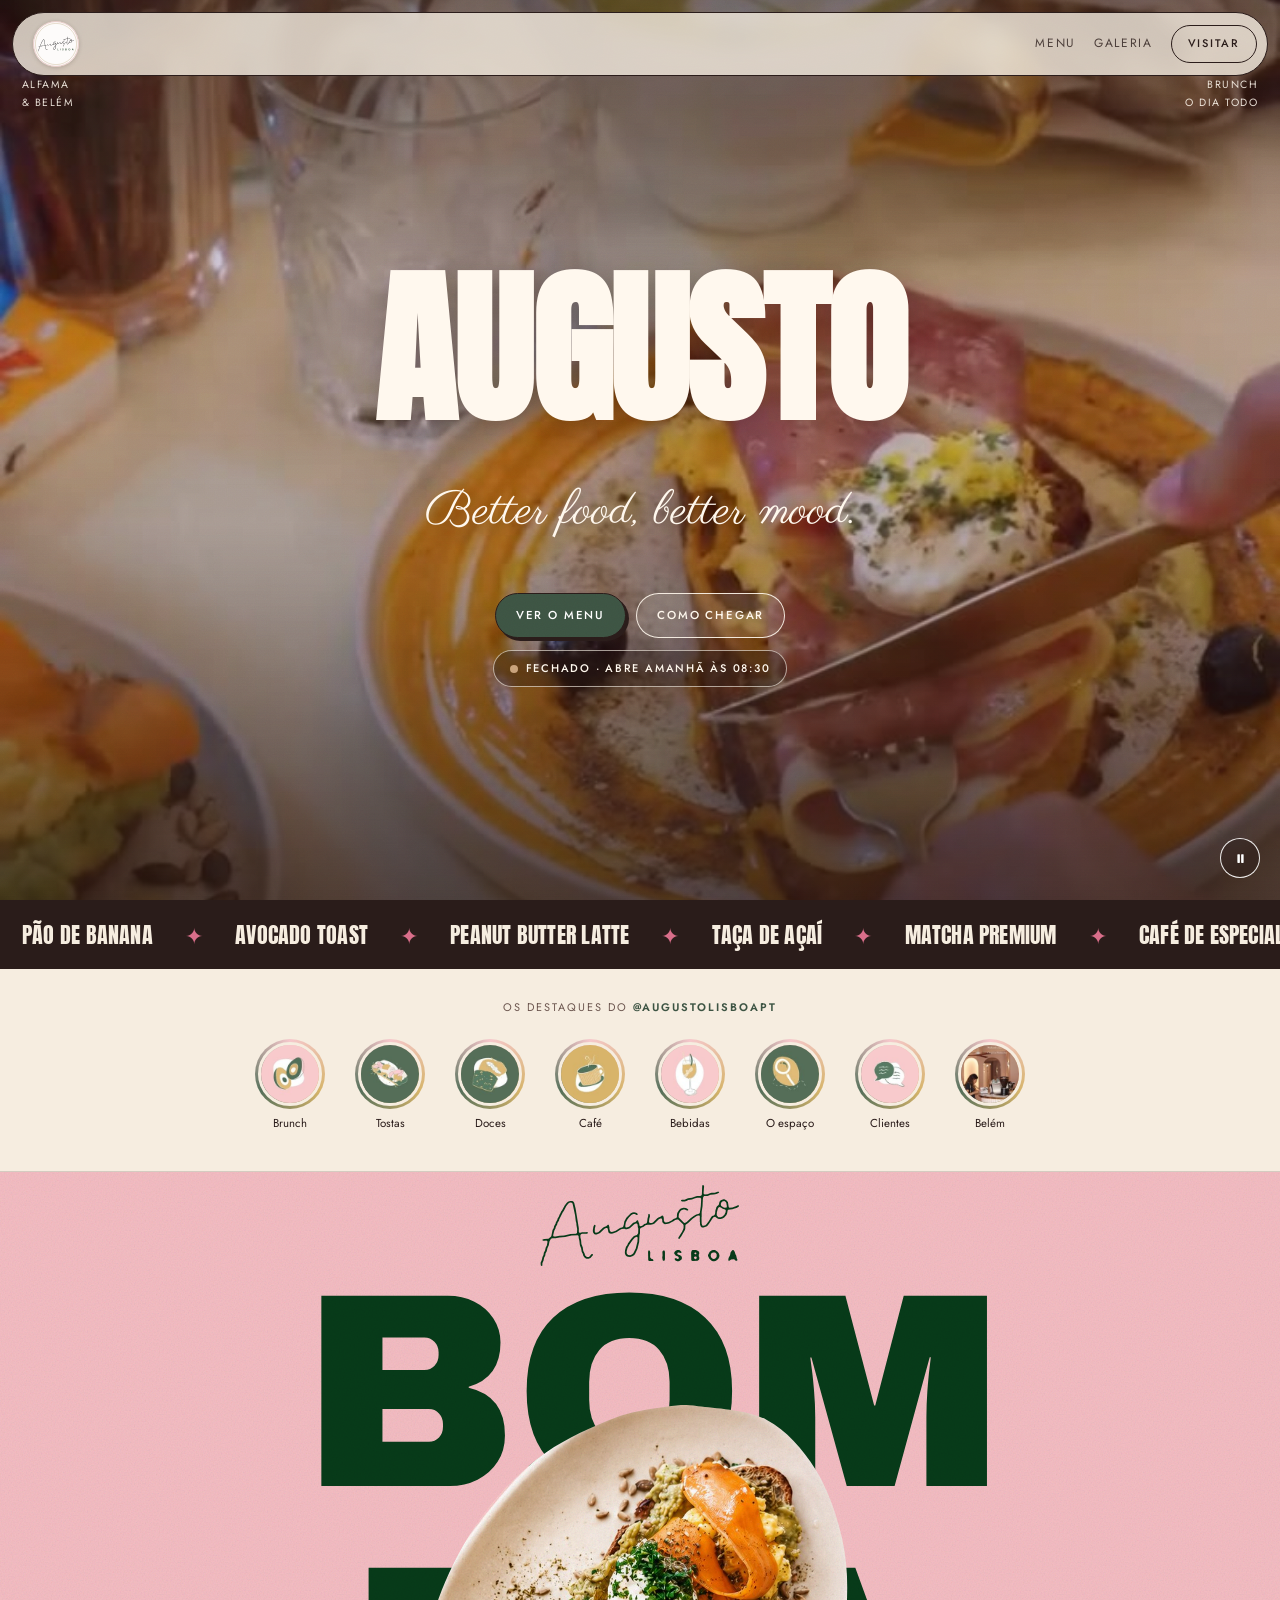
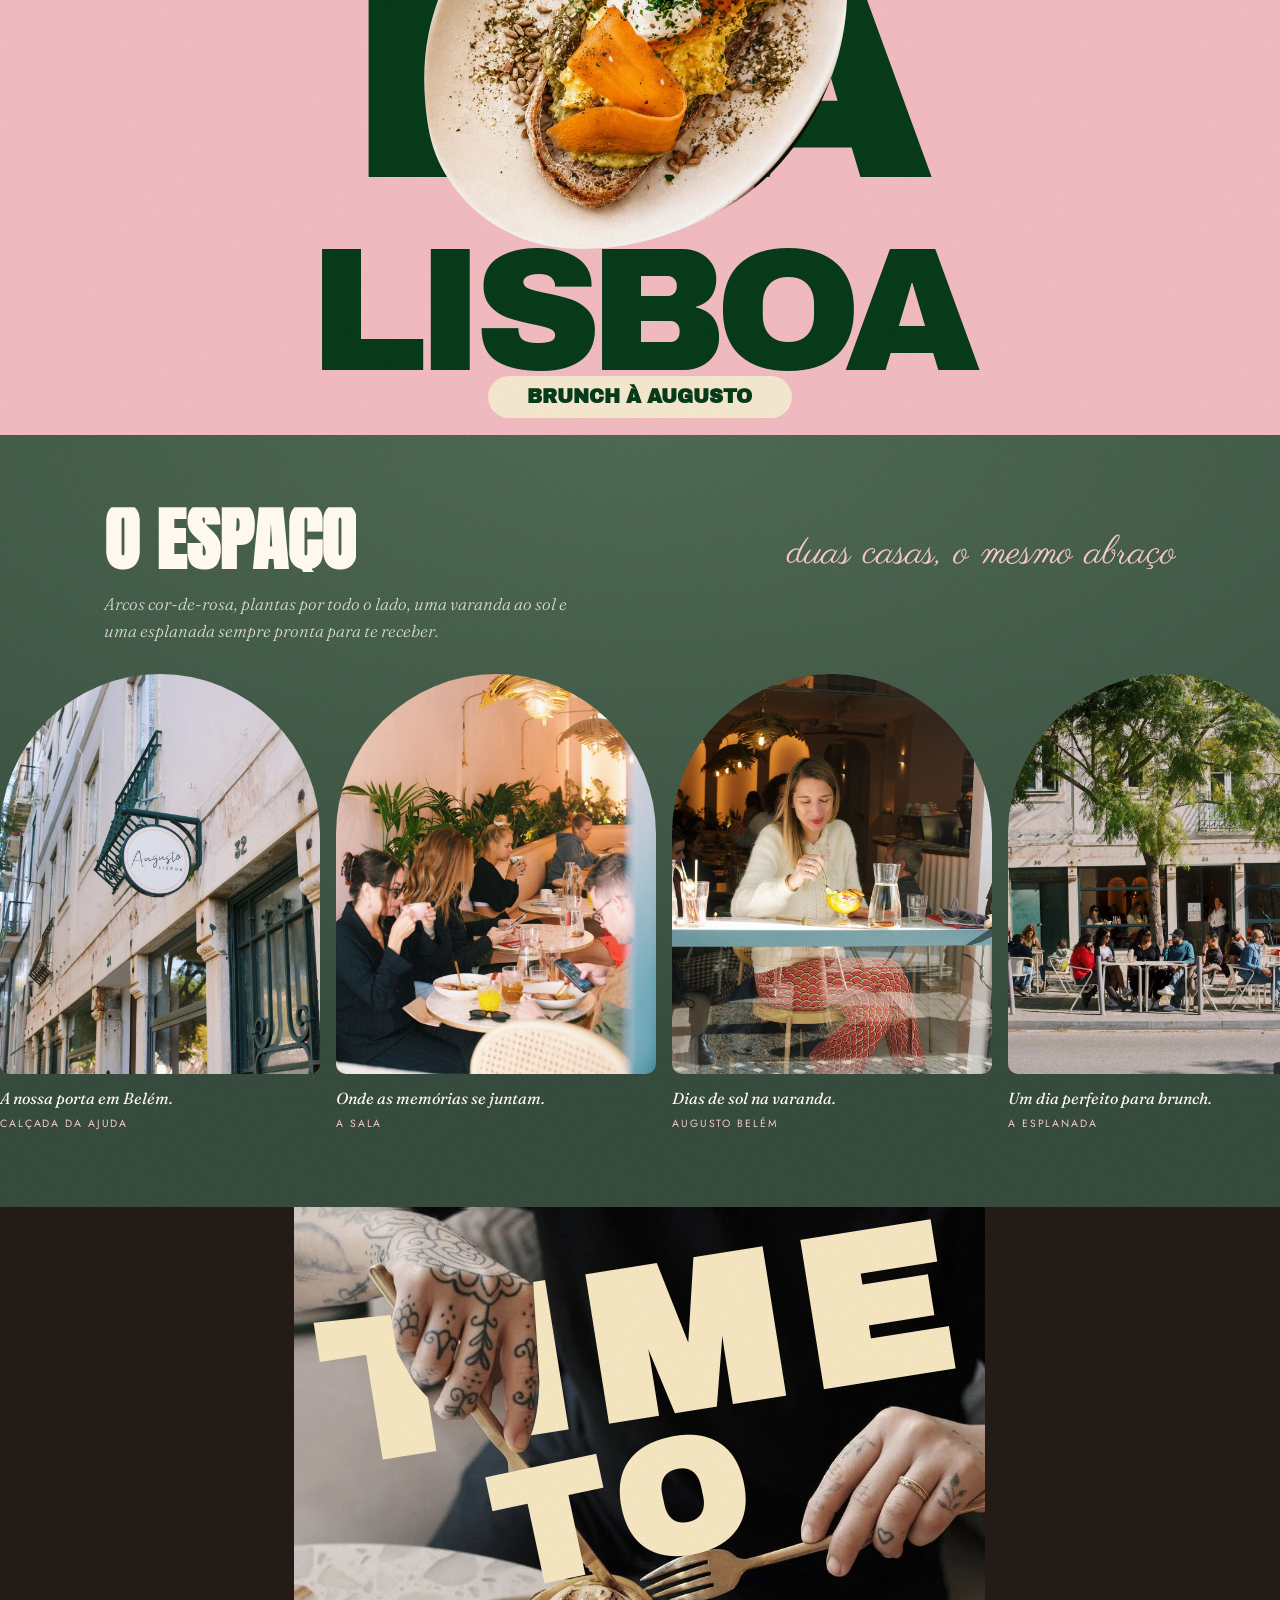
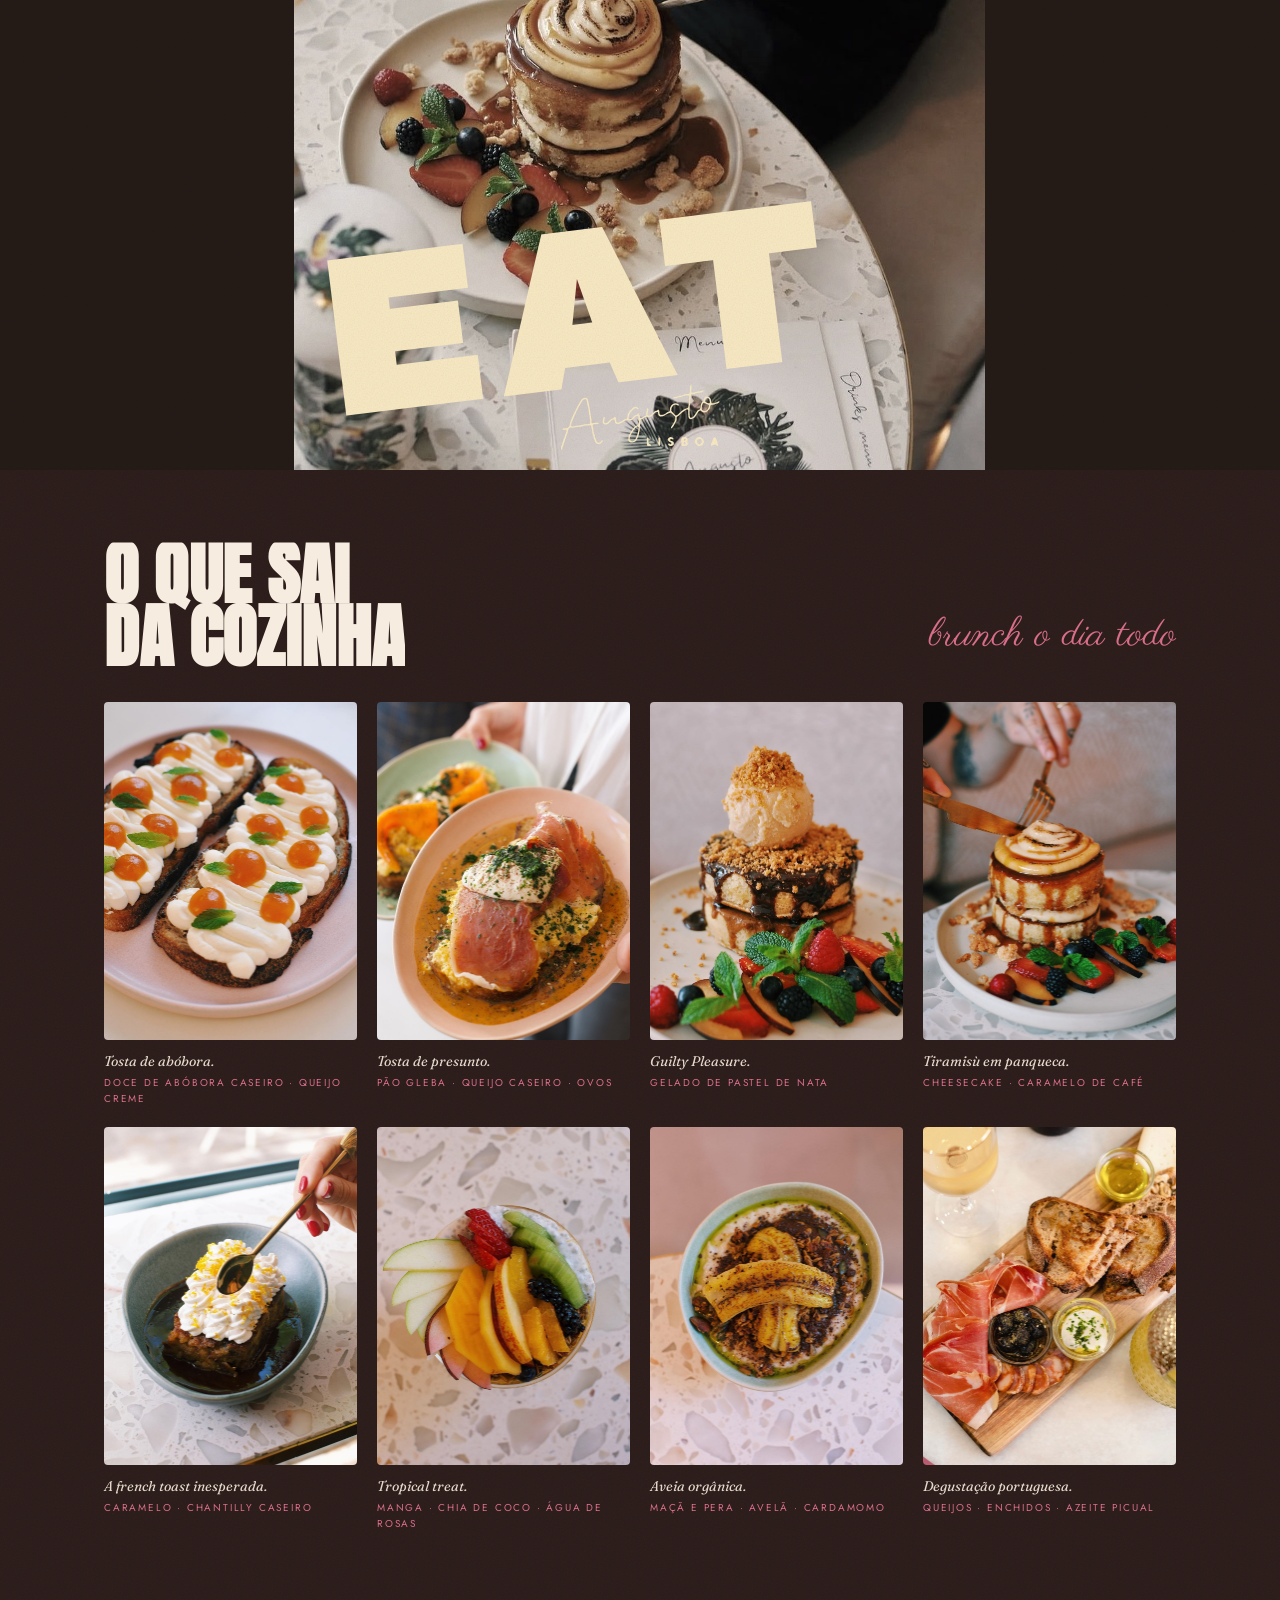
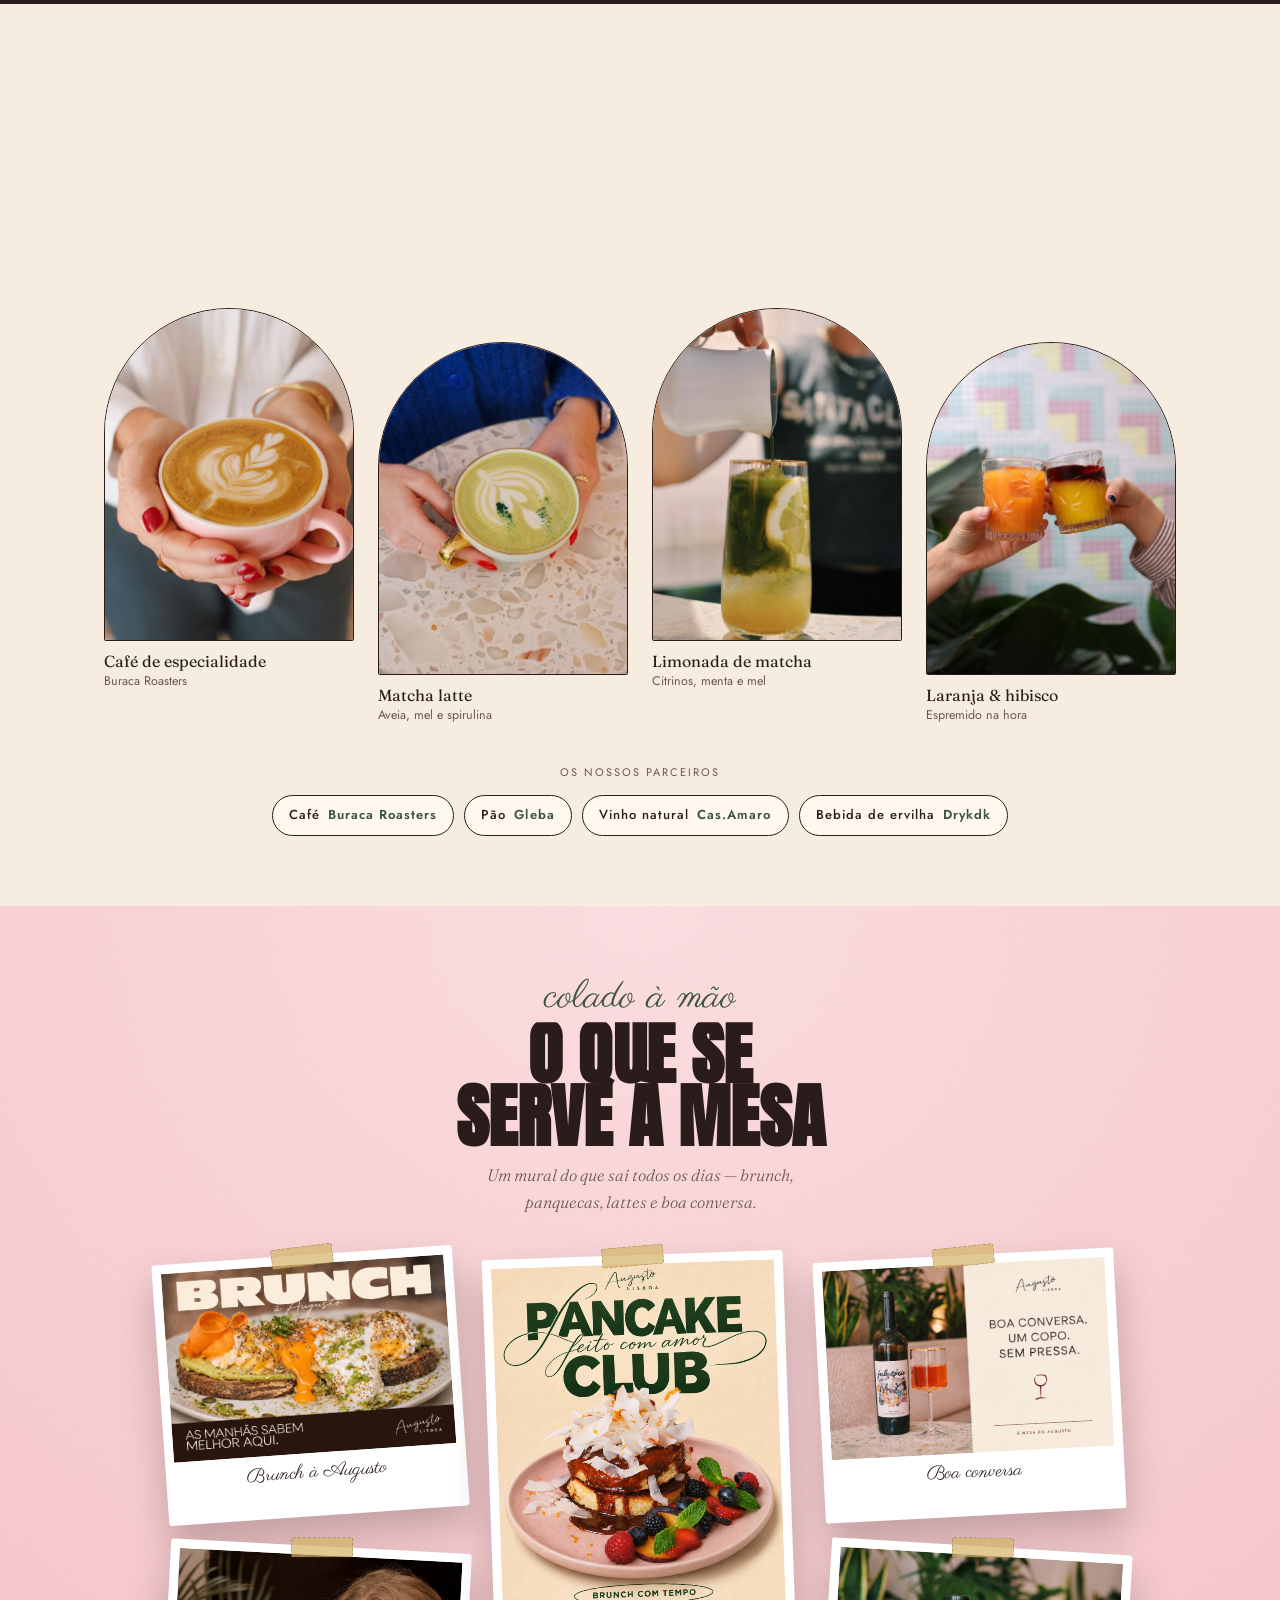
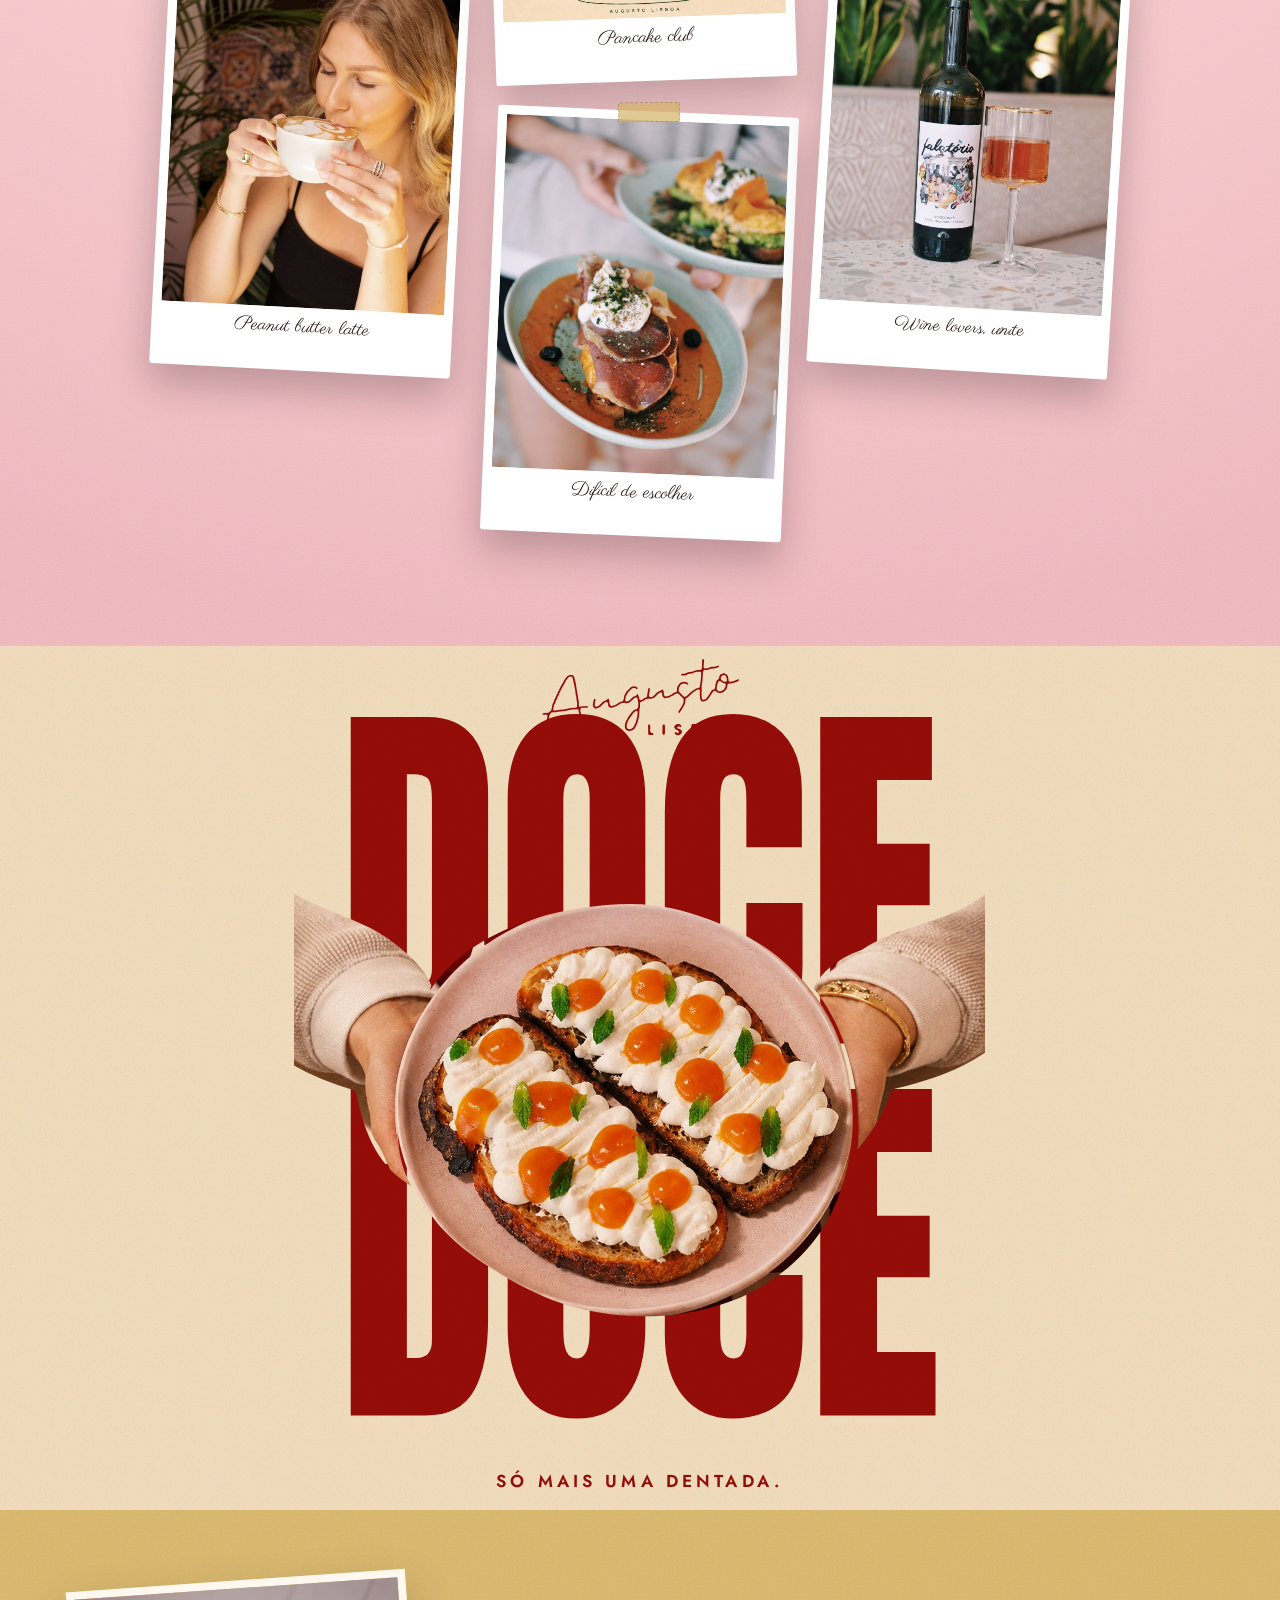
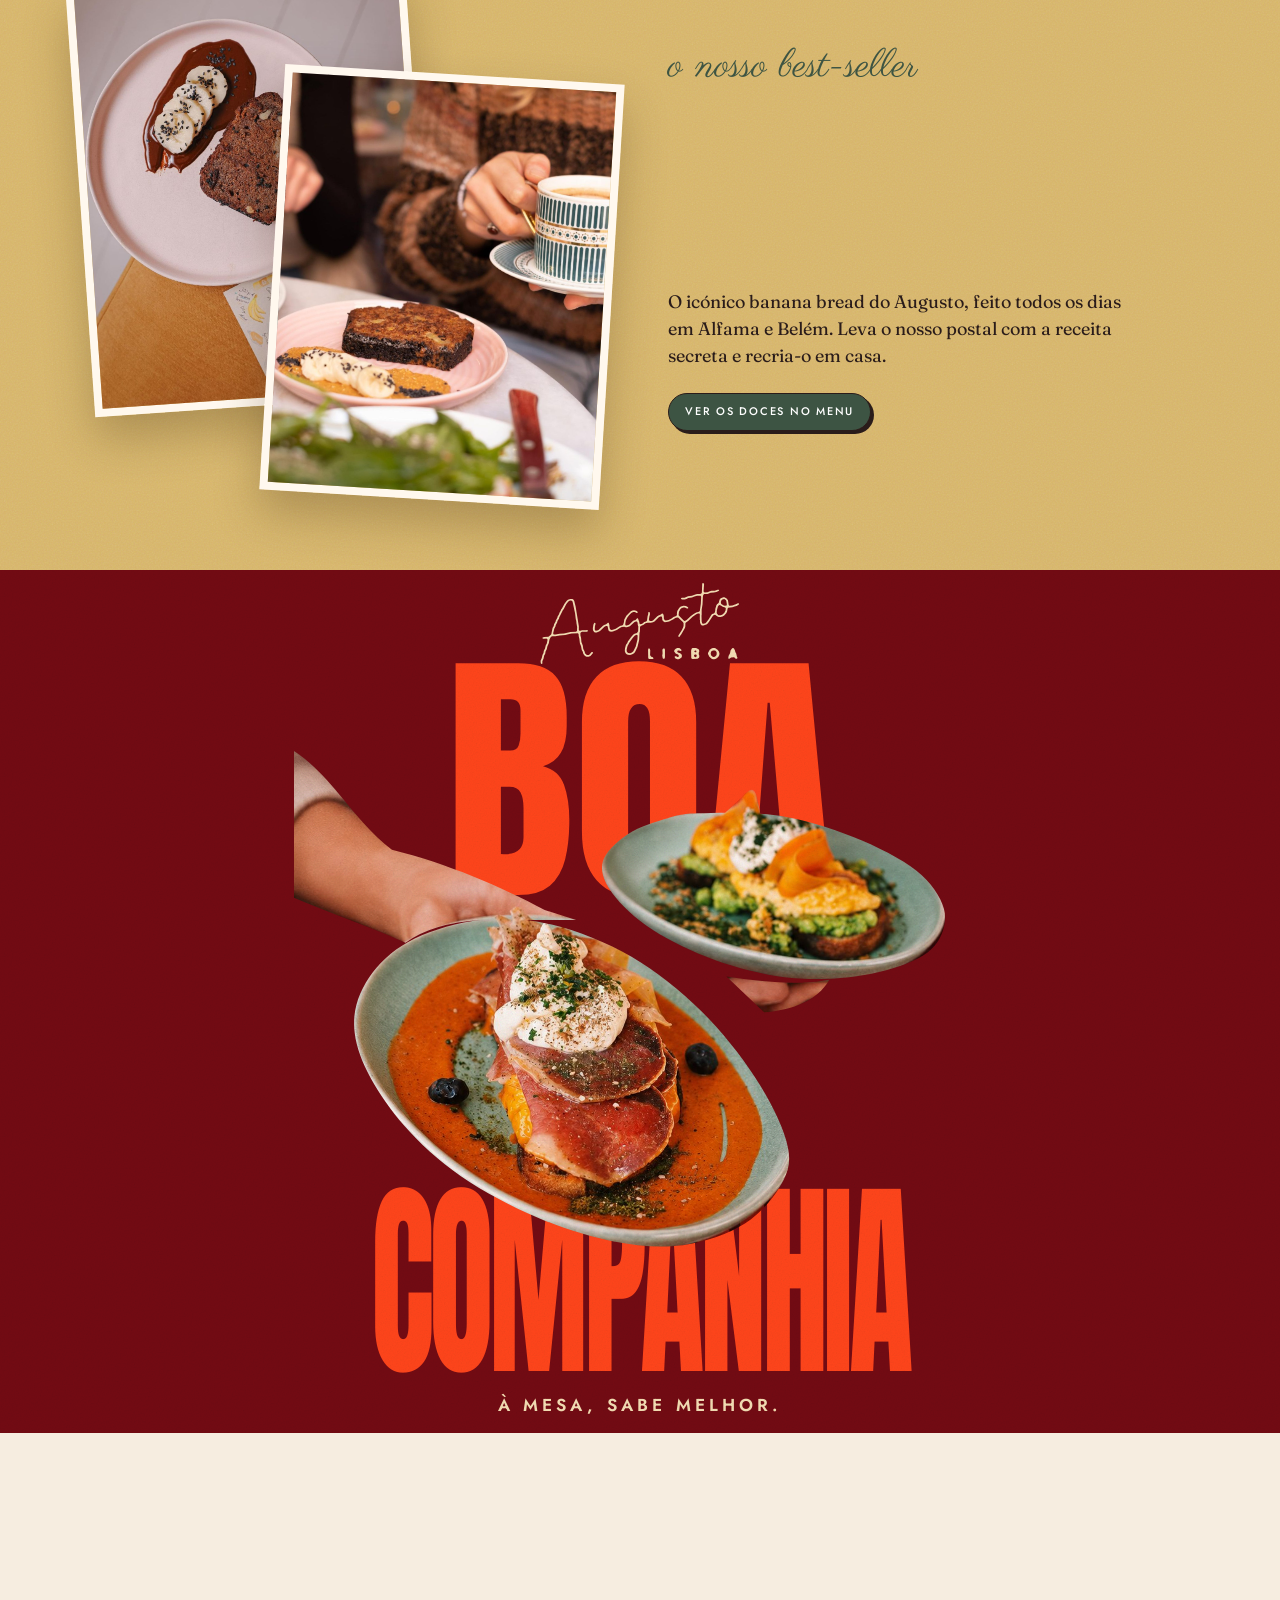
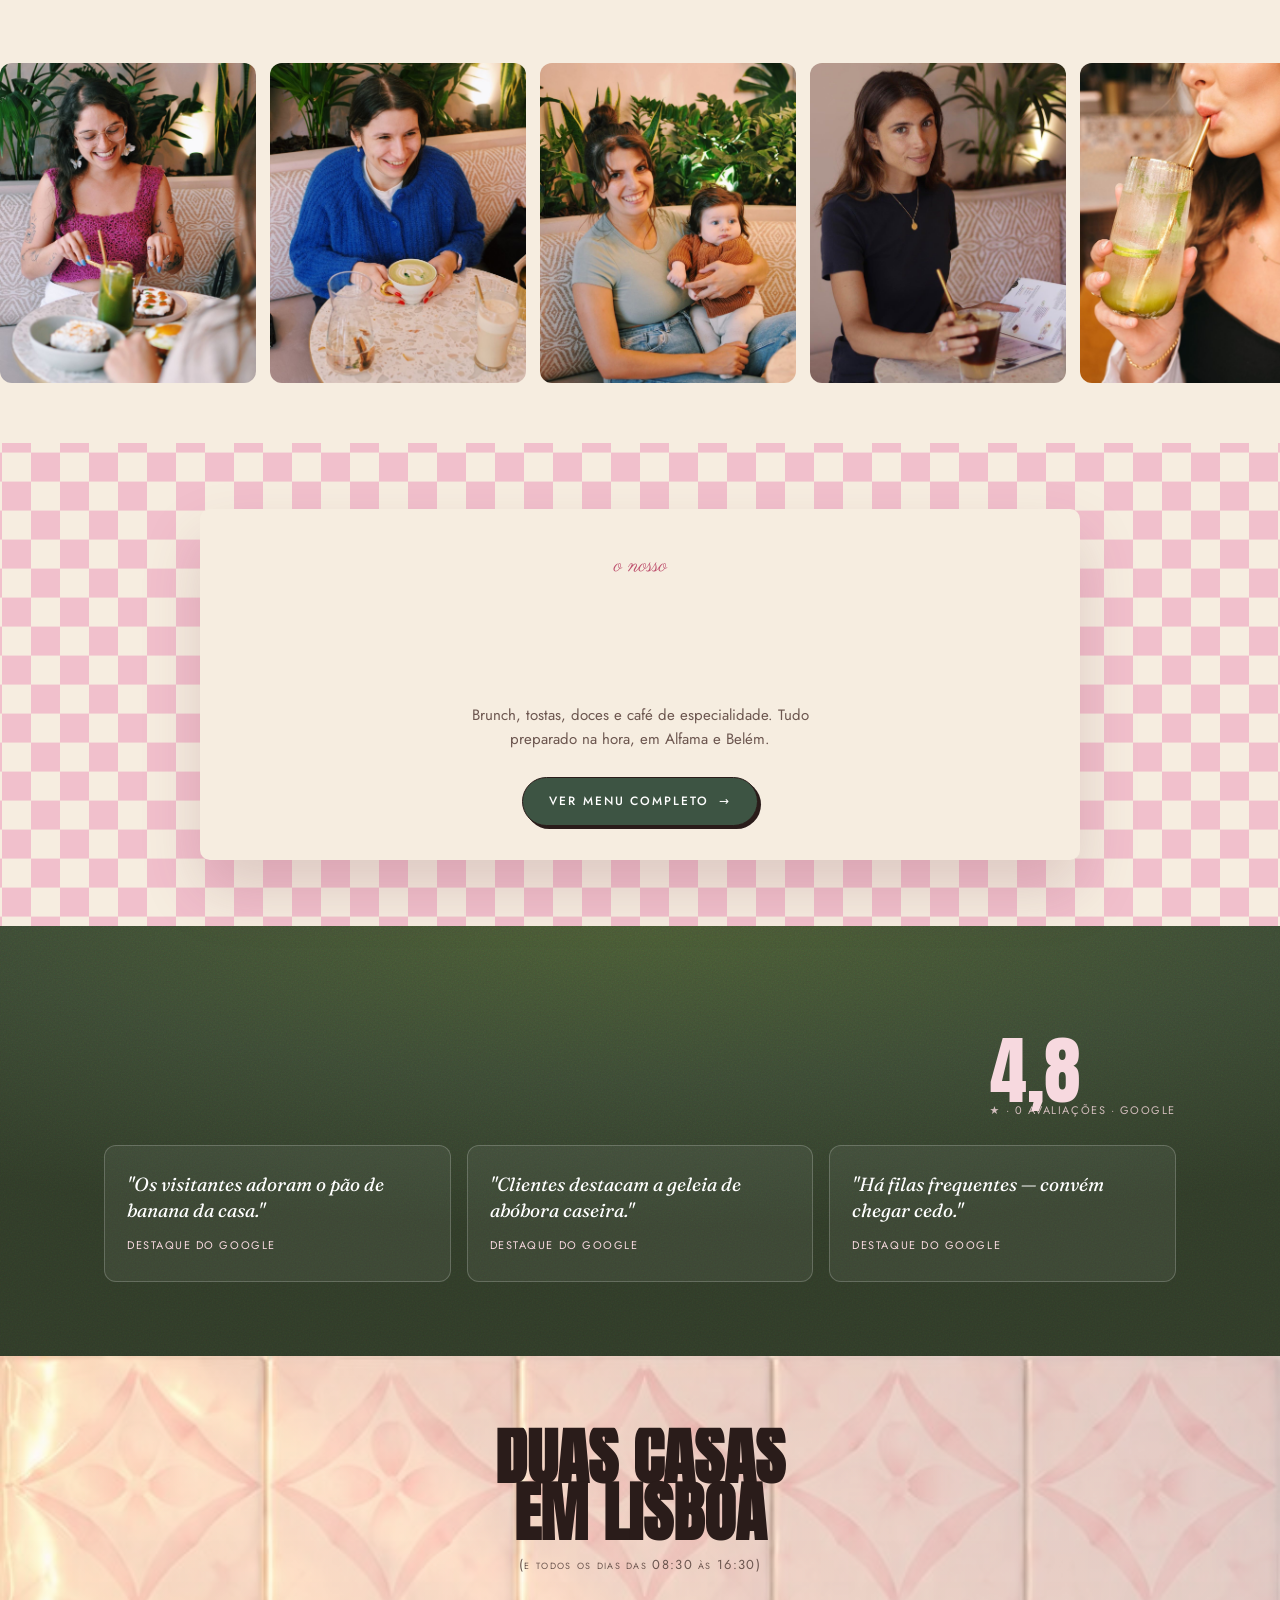
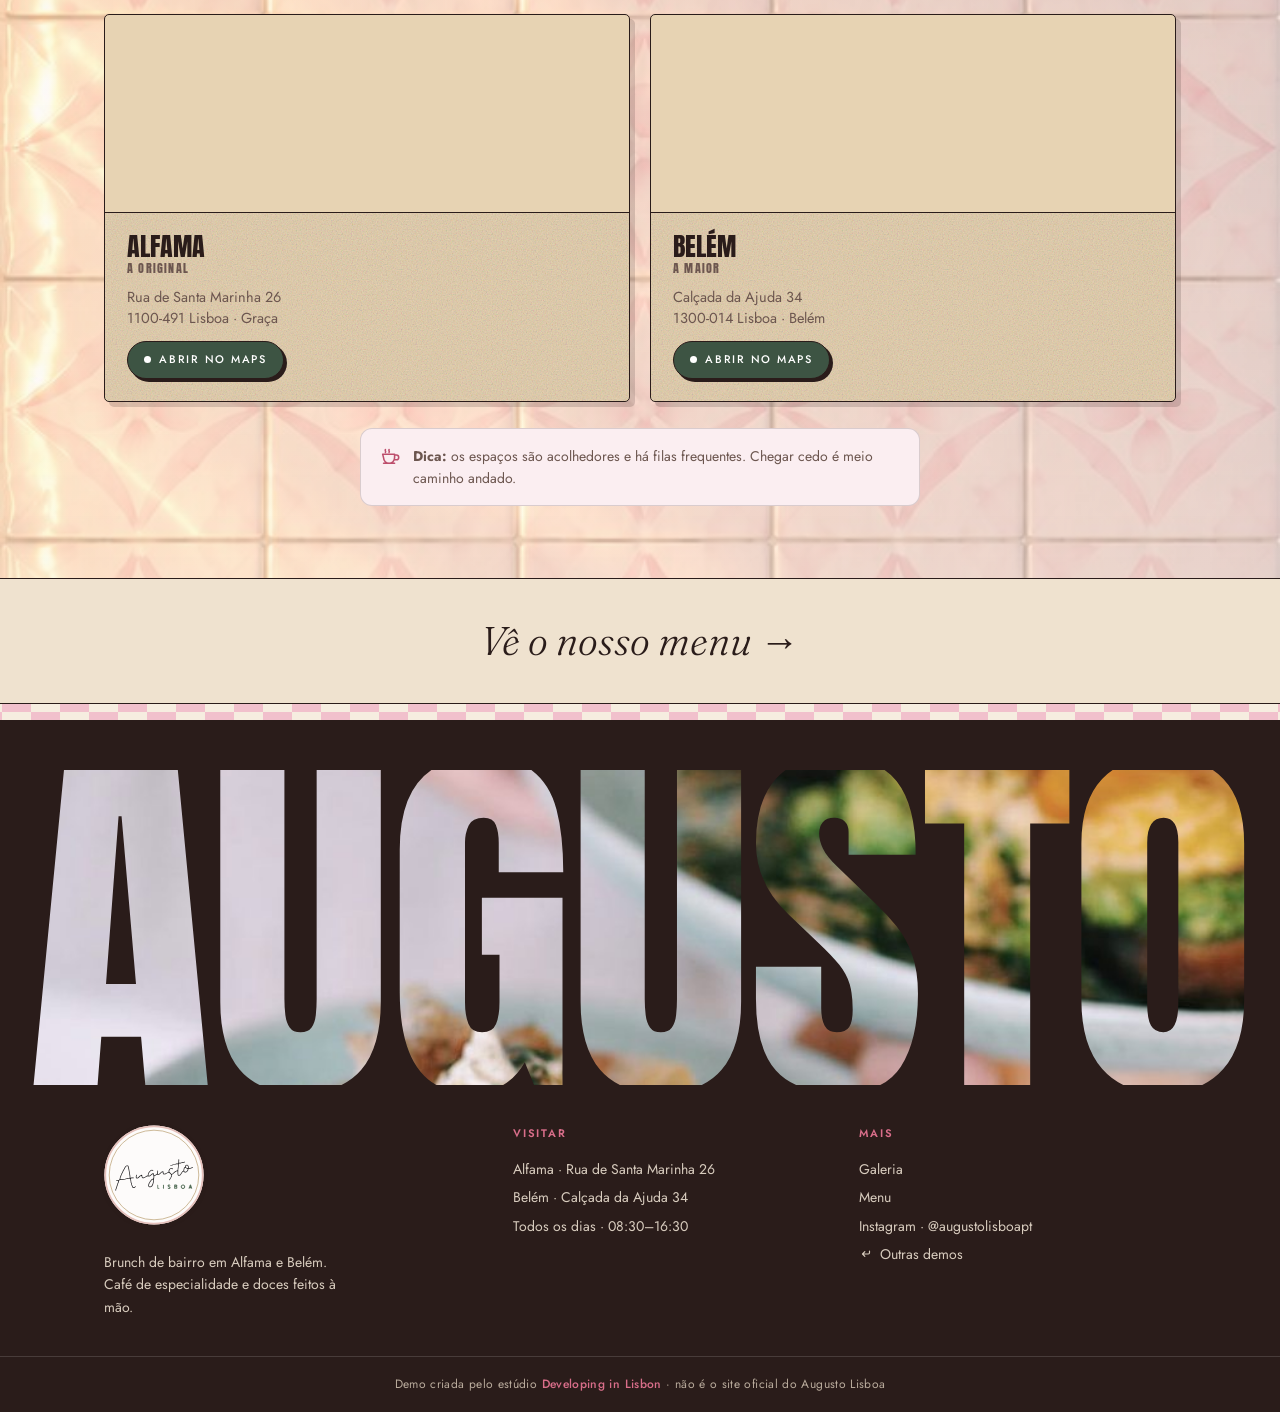
==== commit 70f88950: "augusto: vídeo do arco passa a fundo da hero em ecrã inteiro - Tira o arco e o time-lapse; o hero.mp" ====
--- a/augusto-lisboa/index.html
+++ b/augusto-lisboa/index.html
@@ -109,11 +109,12 @@
     background:rgba(42,28,26,.42); color:#fff; display:grid; place-items:center; cursor:pointer; backdrop-filter:blur(4px); padding:0}
   .vid-ctrl svg{width:15px; height:15px; fill:#fff}
 
-  /* ============ HERO (a sala verdadeira + tipo gigante + arco com vídeo) ============ */
+  /* ============ HERO (vídeo em ecrã inteiro + tipo gigante) ============ */
   .hero{position:relative; min-height:100svh; overflow:hidden; isolation:isolate; display:flex; flex-direction:column; align-items:center; justify-content:center;
     padding:122px 20px 34px; background:#3a2a24; color:#fff8ee}
   .hero-bg{position:absolute; inset:0; z-index:-1; overflow:hidden}
-  .hero-bg video{width:100%; height:100%; object-fit:cover; object-position:50% 30%; animation:heroZoom 2.6s cubic-bezier(.2,.7,.2,1) both}
+  .hero-bg video{width:100%; height:100%; object-fit:cover; object-position:50% 50%; animation:heroZoom 2.6s cubic-bezier(.2,.7,.2,1) both}
+  .hero>.vid-ctrl{bottom:22px; right:20px; width:40px; height:40px}
   .hero-bg::after{content:""; position:absolute; inset:0;
     background:linear-gradient(180deg, rgba(36,22,18,.55) 0%, rgba(36,22,18,.18) 30%, rgba(36,22,18,.22) 58%, rgba(36,22,18,.72) 100%)}
   @keyframes heroZoom{from{transform:scale(1.08)}to{transform:scale(1)}}
@@ -121,17 +122,9 @@
   .hero-top .micro{font-size:10.5px; letter-spacing:.14em; text-transform:uppercase; color:rgba(255,248,238,.88); line-height:1.7}
   .hero-top .micro.r{text-align:right}
   .hero-word{position:relative; z-index:2; font-family:var(--anton); font-size:clamp(44px,23vw,138px); text-transform:uppercase;
-    color:#fff8ee; white-space:nowrap; letter-spacing:-.01em; line-height:.9; margin-bottom:-.2em; will-change:transform;
+    color:#fff8ee; white-space:nowrap; letter-spacing:-.01em; line-height:.9; will-change:transform;
     text-shadow:0 6px 34px rgba(30,16,12,.35)}
   @media(min-width:760px){.hero-word{font-size:13vw}}
-  .hero-media{position:relative; z-index:3; width:min(52vw,290px); aspect-ratio:3/4.1; border-radius:999px 999px 16px 16px; overflow:hidden;
-    border:5px solid #fff8ee; box-shadow:0 24px 60px rgba(20,10,8,.4); animation:floaty 7s ease-in-out infinite}
-  .hero-media video{width:100%; height:100%; object-fit:cover}
-  .media-cap{position:absolute; z-index:3; left:0; right:0; bottom:18px; text-align:center; color:#fff; font-family:var(--script);
-    font-size:clamp(34px,10.5vw,54px); line-height:.8; text-shadow:0 4px 22px rgba(0,0,0,.55); pointer-events:none; padding-right:30px}
-  .media-cap{filter:drop-shadow(0 2px 10px rgba(0,0,0,.55))}
-  .media-cap .wm{display:block; width:68%; margin:0 auto; aspect-ratio:120/52; background:#fff;
-    -webkit-mask:url("assets/augusto-wordmark.svg") center/contain no-repeat; mask:url("assets/augusto-wordmark.svg") center/contain no-repeat}
   @keyframes floaty{0%,100%{transform:translateY(0)}50%{transform:translateY(-10px)}}
   .hero-bottom{position:relative; z-index:4; margin-top:22px; display:flex; flex-direction:column; align-items:center; gap:14px; text-align:center}
   .hero-tag{font-size:clamp(34px,10vw,56px); line-height:.9; color:#fff8ee; text-shadow:0 4px 24px rgba(0,0,0,.4)}
@@ -143,7 +136,6 @@
   @media(min-width:760px){
     .hero{padding-top:96px}
     .hero-word{font-size:min(13vw,19svh)}
-    .hero-media{width:min(52vw,280px,calc((100svh - 480px) * .73)); min-width:190px}
     .hero-bottom{margin-top:18px; gap:12px}
     .hero-tag{font-size:clamp(34px,5.4svh,48px)}
   }
@@ -451,7 +443,6 @@
   @keyframes hArch{from{opacity:0; clip-path:inset(0 0 100% 0)}to{opacity:1; clip-path:inset(0 0 0 0)}}
   .hero-top{animation:hIn .9s both .15s}
   .hero-word{animation:hFade 1s both .35s}
-  .hero-media{animation:hArch 1.1s both .55s, floaty 7s ease-in-out infinite 1.7s}
   .hero-bottom{animation:hIn 1s both .8s}
   .hero-scroll{animation:bob 2.2s ease-in-out infinite, hFade 1s both 1.1s}
   /* títulos grandes constroem-se (wipe a subir) */
@@ -462,7 +453,7 @@
     .col-card{opacity:1; transition:none}
     .poster.reveal{clip-path:none} .poster.reveal img{transform:none}
     .wipe{clip-path:none}
-    .hero-top,.hero-word,.hero-media,.hero-bottom,.hero-bg video{animation:none; opacity:1}
+    .hero-top,.hero-word,.hero-bottom,.hero-bg video{animation:none; opacity:1}
     .marquee .track,.grain{animation:none}
     .cl-track{animation:none; width:auto; overflow-x:auto; padding:0 24px}
   }
@@ -500,21 +491,14 @@
   <!-- HERO -->
   <header class="hero" id="top">
     <div class="hero-bg" aria-hidden="true">
-      <video id="heroBg" muted loop playsinline preload="auto" poster="assets/hero-sala.jpg"
-        data-wide="assets/hero-lapse-1080p.mp4" data-tall="assets/hero-lapse-vertical.mp4"></video>
+      <video id="heroBg" muted loop playsinline preload="auto" poster="assets/hero-poster.jpg" data-src="assets/hero.mp4"></video>
     </div>
     <div class="hero-top">
       <div class="micro">Alfama<br>&amp; Belém</div>
       <div class="micro r">Brunch<br>o dia todo</div>
     </div>
     <h1 class="hero-word" id="heroWord">Augusto</h1>
-    <div class="hero-media">
-      <video id="heroVideo" autoplay muted loop playsinline poster="assets/hero-poster.jpg">
-        <source src="assets/hero.mp4" type="video/mp4">
-      </video>
-      <span class="media-cap"><span class="wm" role="img" aria-label="Augusto Lisboa"></span></span>
-      <button class="vid-ctrl" id="vidCtrl" type="button" aria-label="Pausar vídeo"><svg viewBox="0 0 24 24" aria-hidden="true"><rect x="7" y="5" width="4" height="14" rx="1"/><rect x="13" y="5" width="4" height="14" rx="1"/></svg></button>
-    </div>
+    <button class="vid-ctrl" id="vidCtrl" type="button" aria-label="Pausar vídeo"><svg viewBox="0 0 24 24" aria-hidden="true"><rect x="7" y="5" width="4" height="14" rx="1"/><rect x="13" y="5" width="4" height="14" rx="1"/></svg></button>
     <div class="hero-bottom">
       <p class="hero-tag script">Better food, better mood.</p>
       <div class="hero-ctas">
@@ -831,38 +815,25 @@
   }
 
   // controlo play/pause do vídeo da hero
-  // (pausa o vídeo do arco e o time-lapse de fundo; com "reduzir movimento" ficam parados)
-  var vid=document.getElementById('heroVideo'), vc=document.getElementById('vidCtrl'), bg=document.getElementById('heroBg');
+  // (vídeo em ecrã inteiro; pausa fora do ecrã; com "reduzir movimento" fica o poster)
+  var vc=document.getElementById('vidCtrl'), bg=document.getElementById('heroBg');
   var userPaused=rm, heroVisible=true;
-  var tall=window.matchMedia('(orientation: portrait)');
-  function pickBg(){
-    if(!bg) return;
-    var src=bg.getAttribute(tall.matches?'data-tall':'data-wide');
-    if(bg.getAttribute('src')!==src){ bg.setAttribute('src',src); bg.load(); }
+  function load(){ if(bg && !bg.getAttribute('src')){ bg.setAttribute('src',bg.getAttribute('data-src')); bg.load(); } }
+  function sync(){
+    if(!bg || !bg.getAttribute('src')) return;
+    if(userPaused||!heroVisible) bg.pause();
+    else { var p=bg.play(); if(p&&p.catch) p.catch(function(){}); }
   }
-  function sync(){
-    [vid,bg].forEach(function(v){
-      if(!v) return;
-      if(userPaused||!heroVisible) v.pause();
-      else { var p=v.play(); if(p&&p.catch) p.catch(function(){}); }
-    });
-  }
-  if(bg && !rm){
-    pickBg(); sync();
-    if(tall.addEventListener) tall.addEventListener('change',function(){ pickBg(); sync(); });
+  if(bg){
+    if(!rm){ load(); sync(); }
     new IntersectionObserver(function(es){ heroVisible=es[0].isIntersecting; sync(); }).observe(document.getElementById('top'));
   }
-  if(vid&&vc){
+  if(bg&&vc){
     var icoPause='<svg viewBox="0 0 24 24" aria-hidden="true"><rect x="7" y="5" width="4" height="14" rx="1"/><rect x="13" y="5" width="4" height="14" rx="1"/></svg>';
     var icoPlay='<svg viewBox="0 0 24 24" aria-hidden="true"><path d="M8 5v14l11-7z"/></svg>';
-    function paint(){ vc.innerHTML=userPaused?icoPlay:icoPause; vc.setAttribute('aria-label',userPaused?'Reproduzir vídeos':'Pausar vídeos'); }
-    if(rm) vid.pause();
+    function paint(){ vc.innerHTML=userPaused?icoPlay:icoPause; vc.setAttribute('aria-label',userPaused?'Reproduzir vídeo':'Pausar vídeo'); }
     paint();
-    vc.addEventListener('click',function(){
-      userPaused=!userPaused; paint();
-      if(!userPaused && bg && !bg.getAttribute('src')) pickBg();
-      sync();
-    });
+    vc.addEventListener('click',function(){ userPaused=!userPaused; paint(); if(!userPaused) load(); sync(); });
   }
 
   // estado real (hora de Lisboa): aberto todos os dias 08:30–16:30
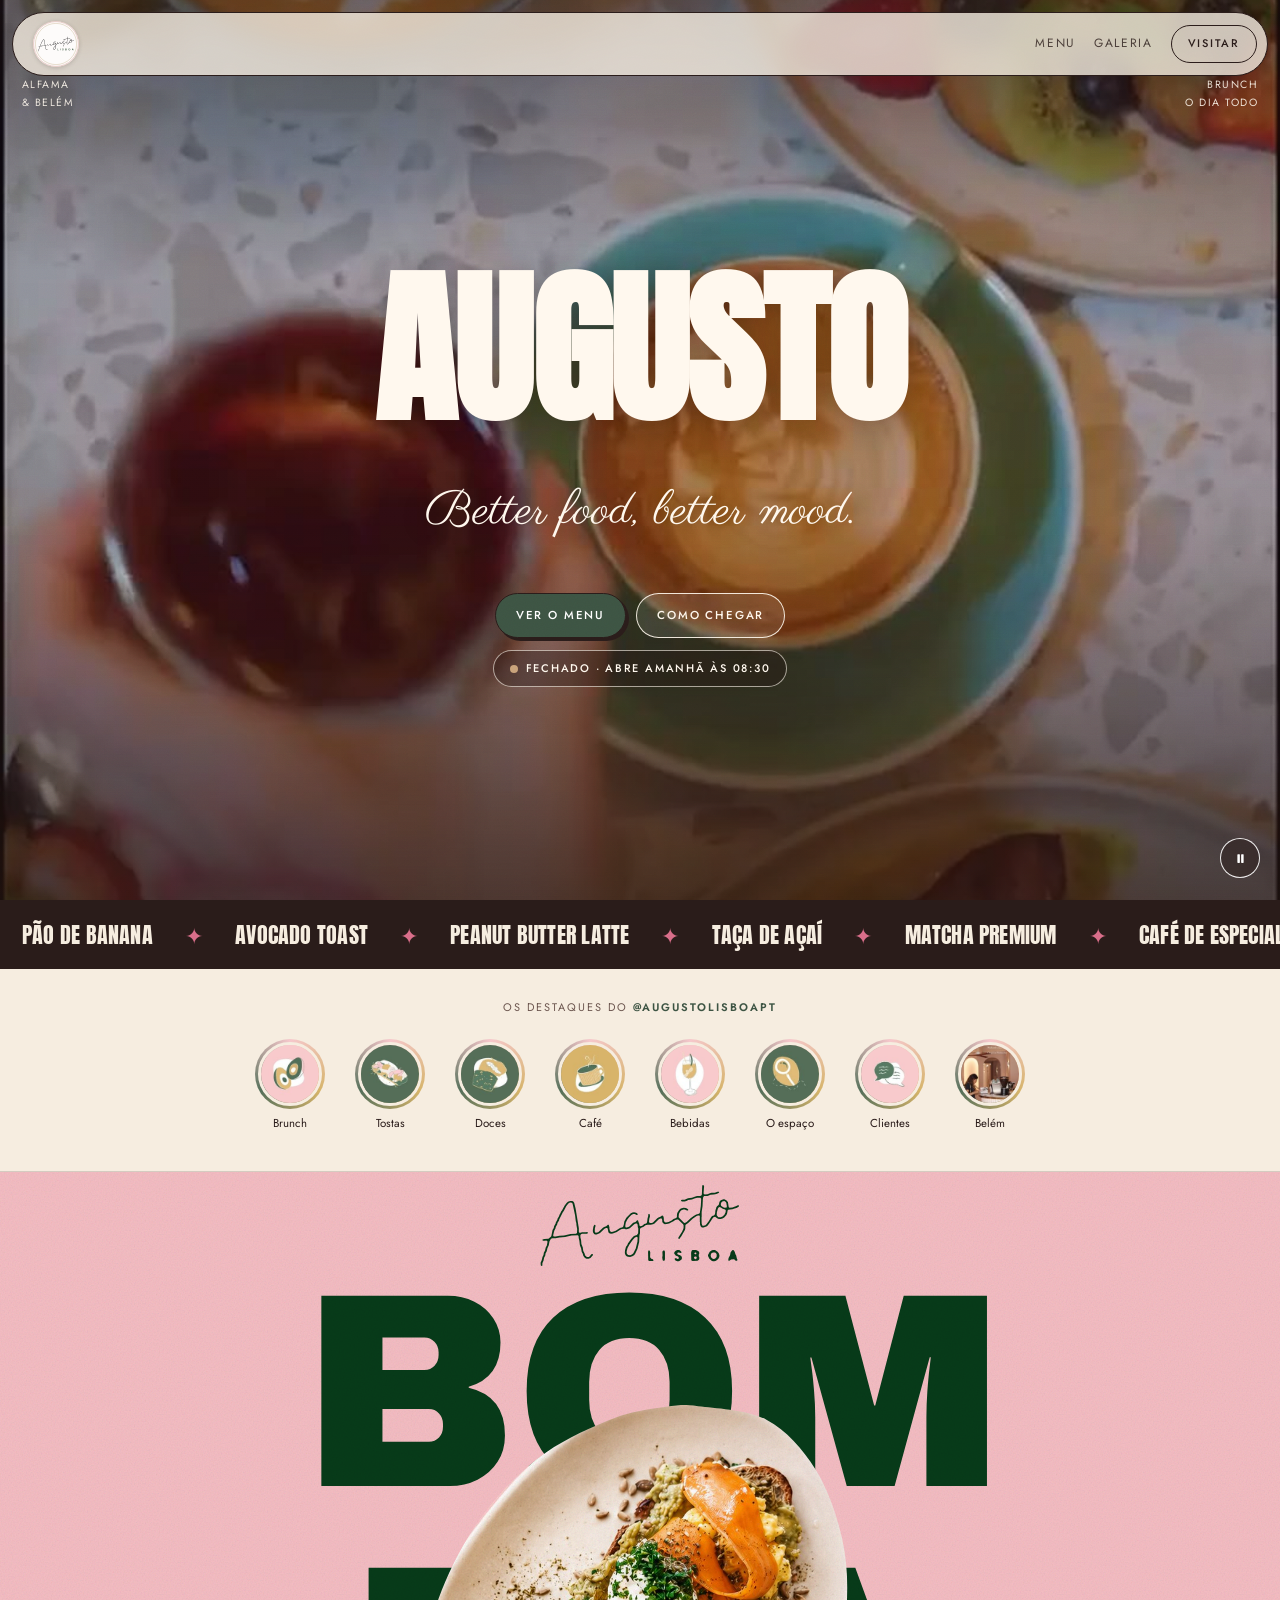
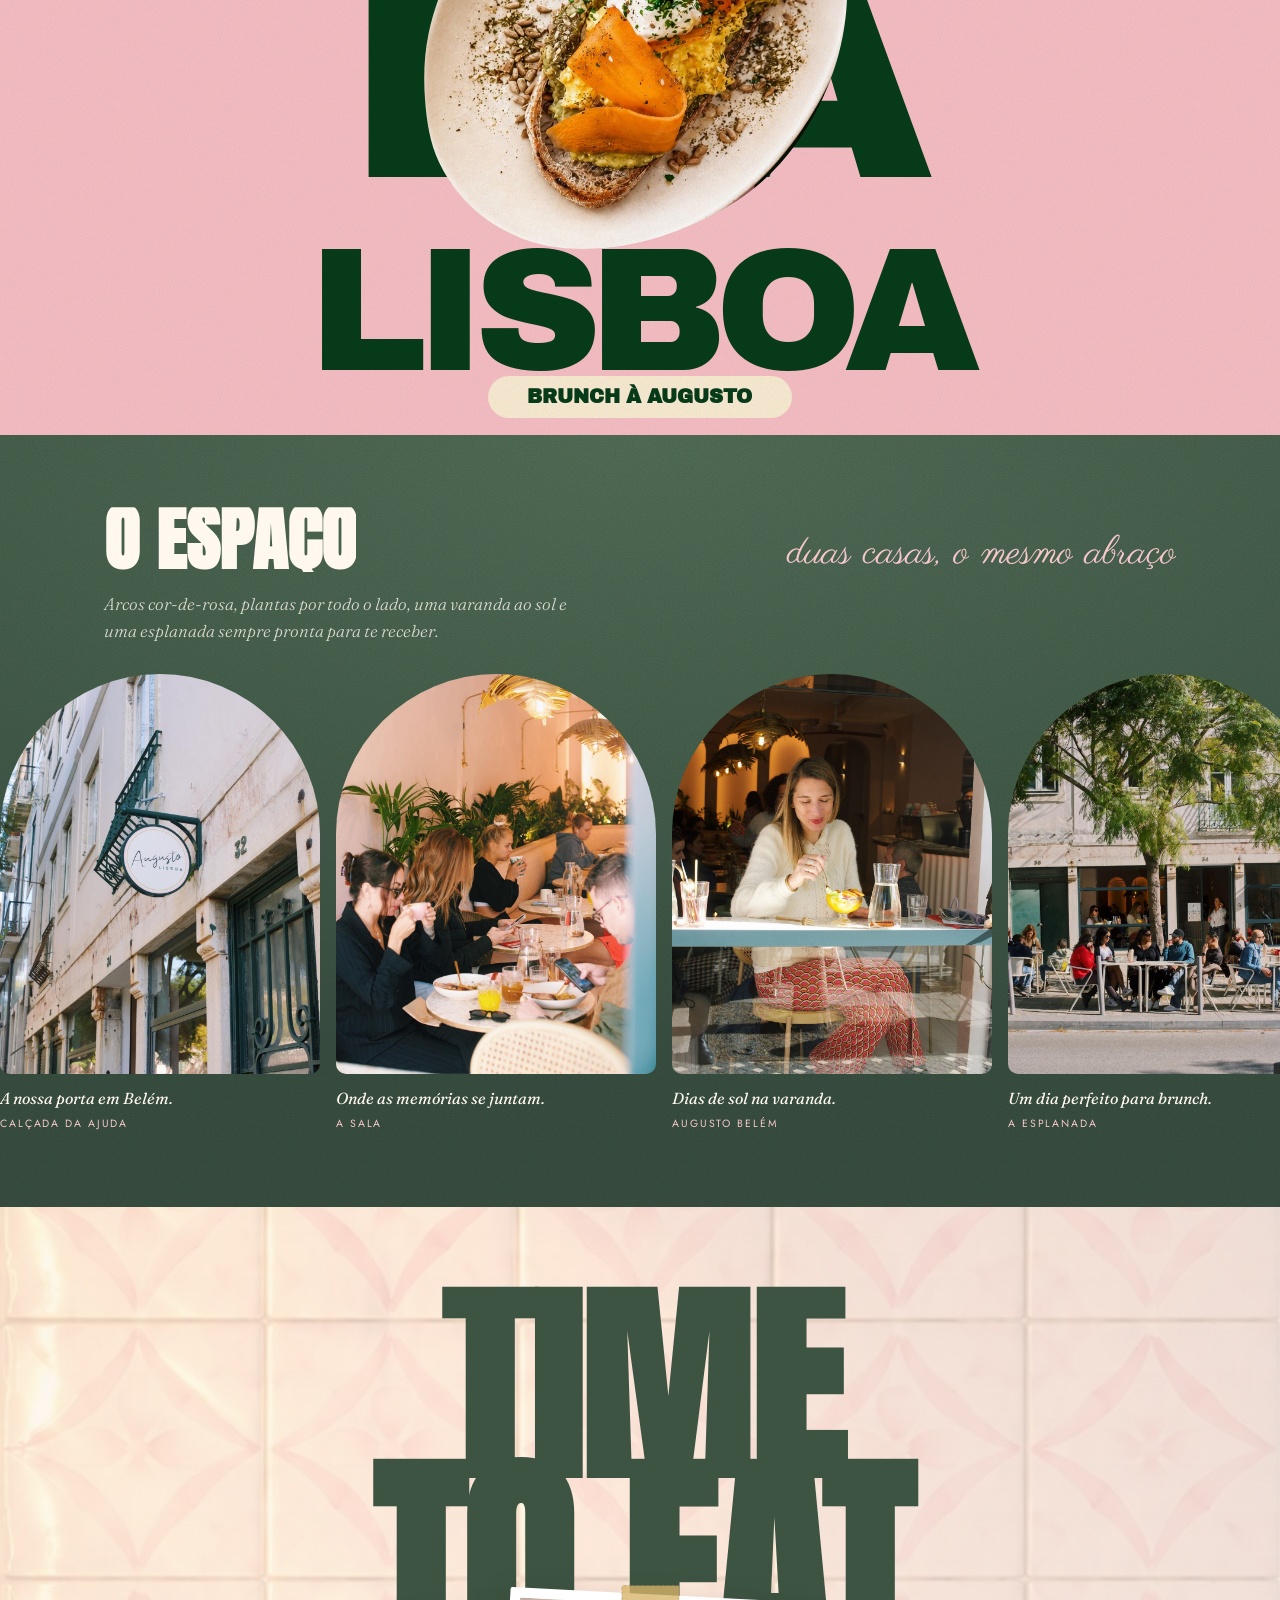
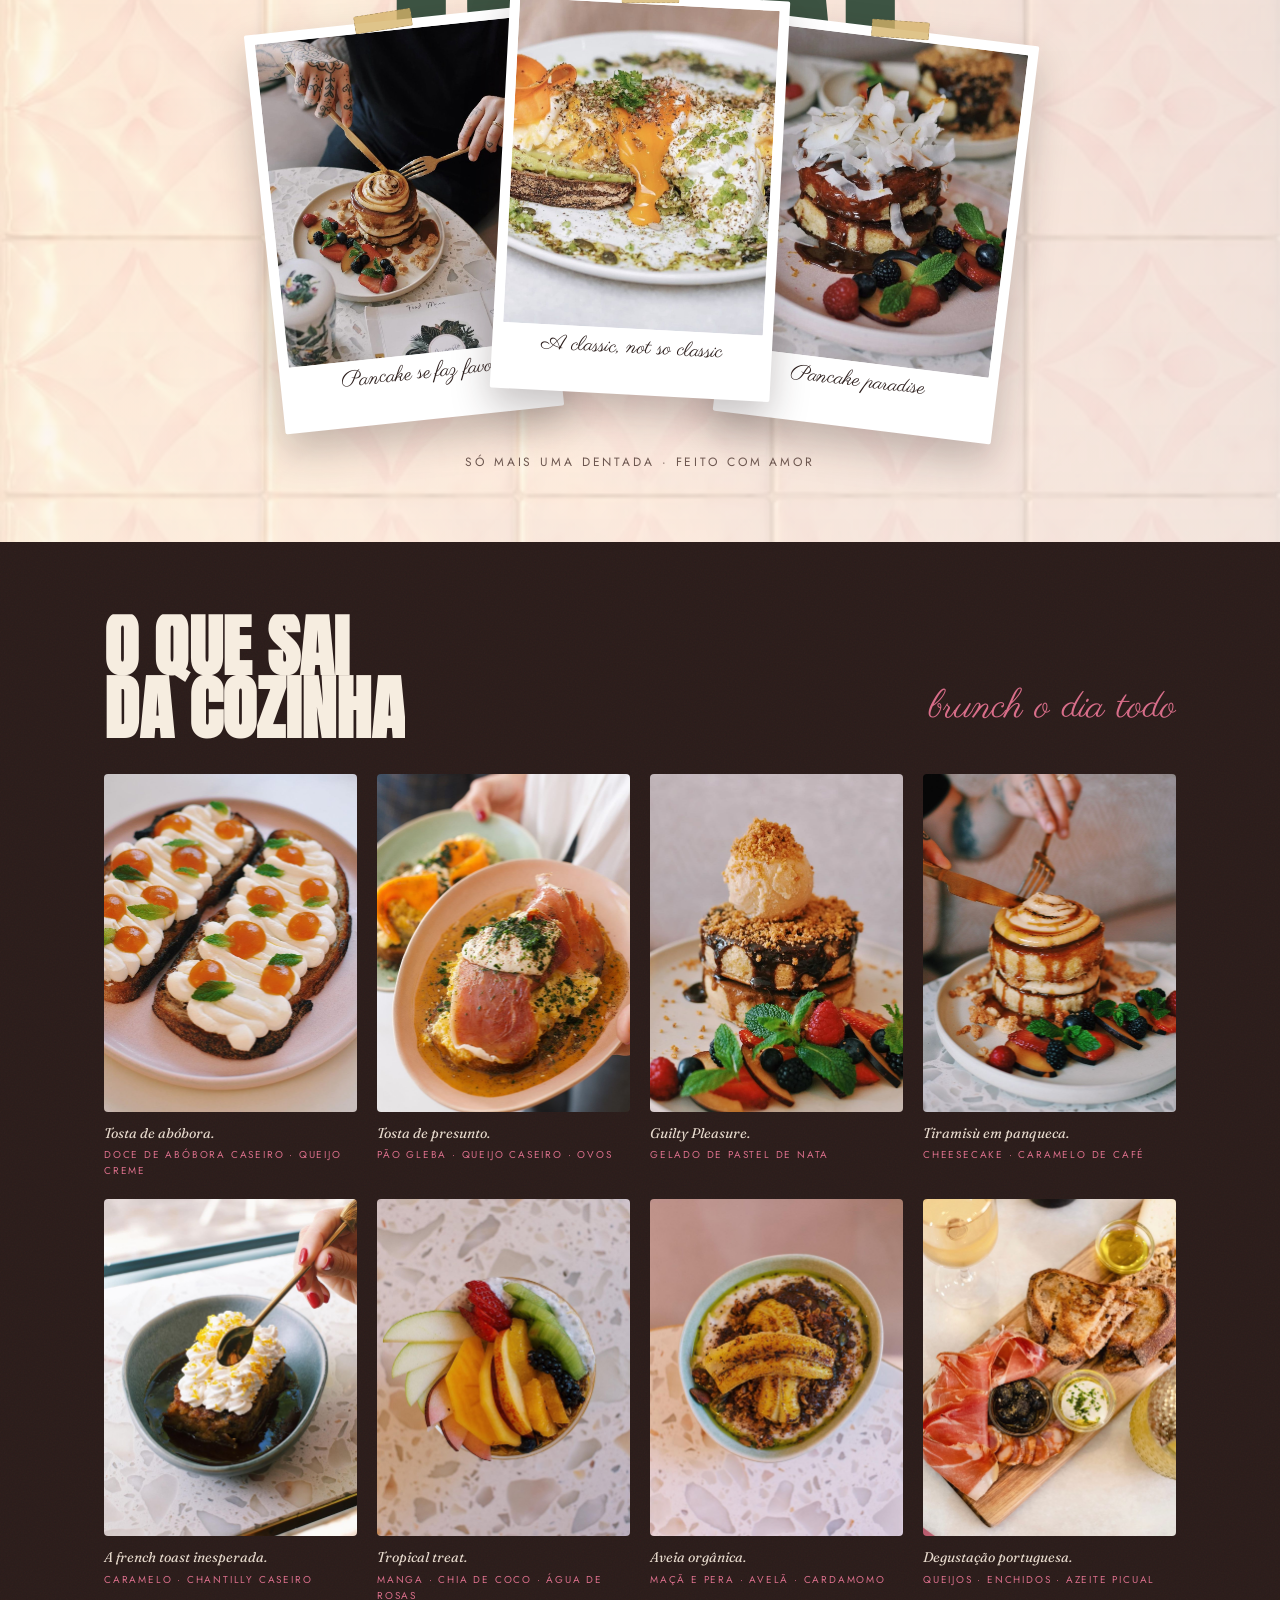
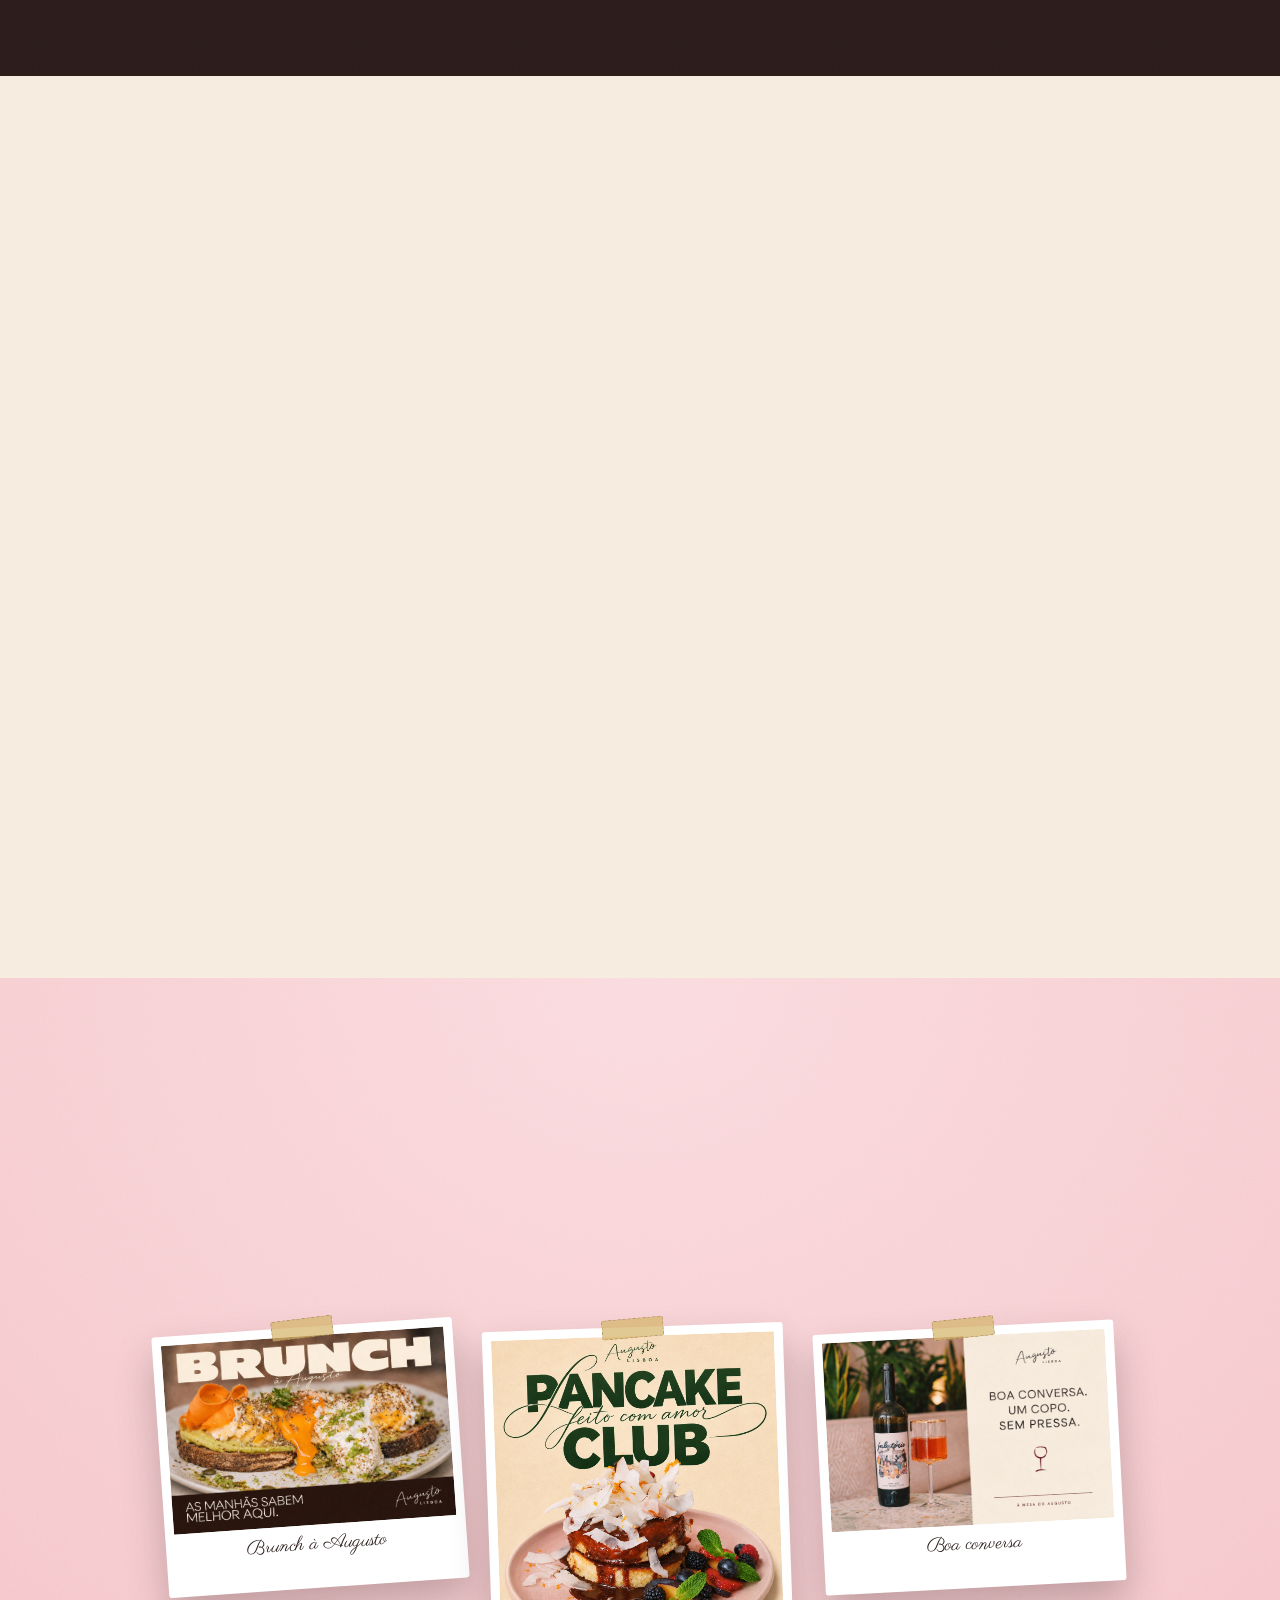
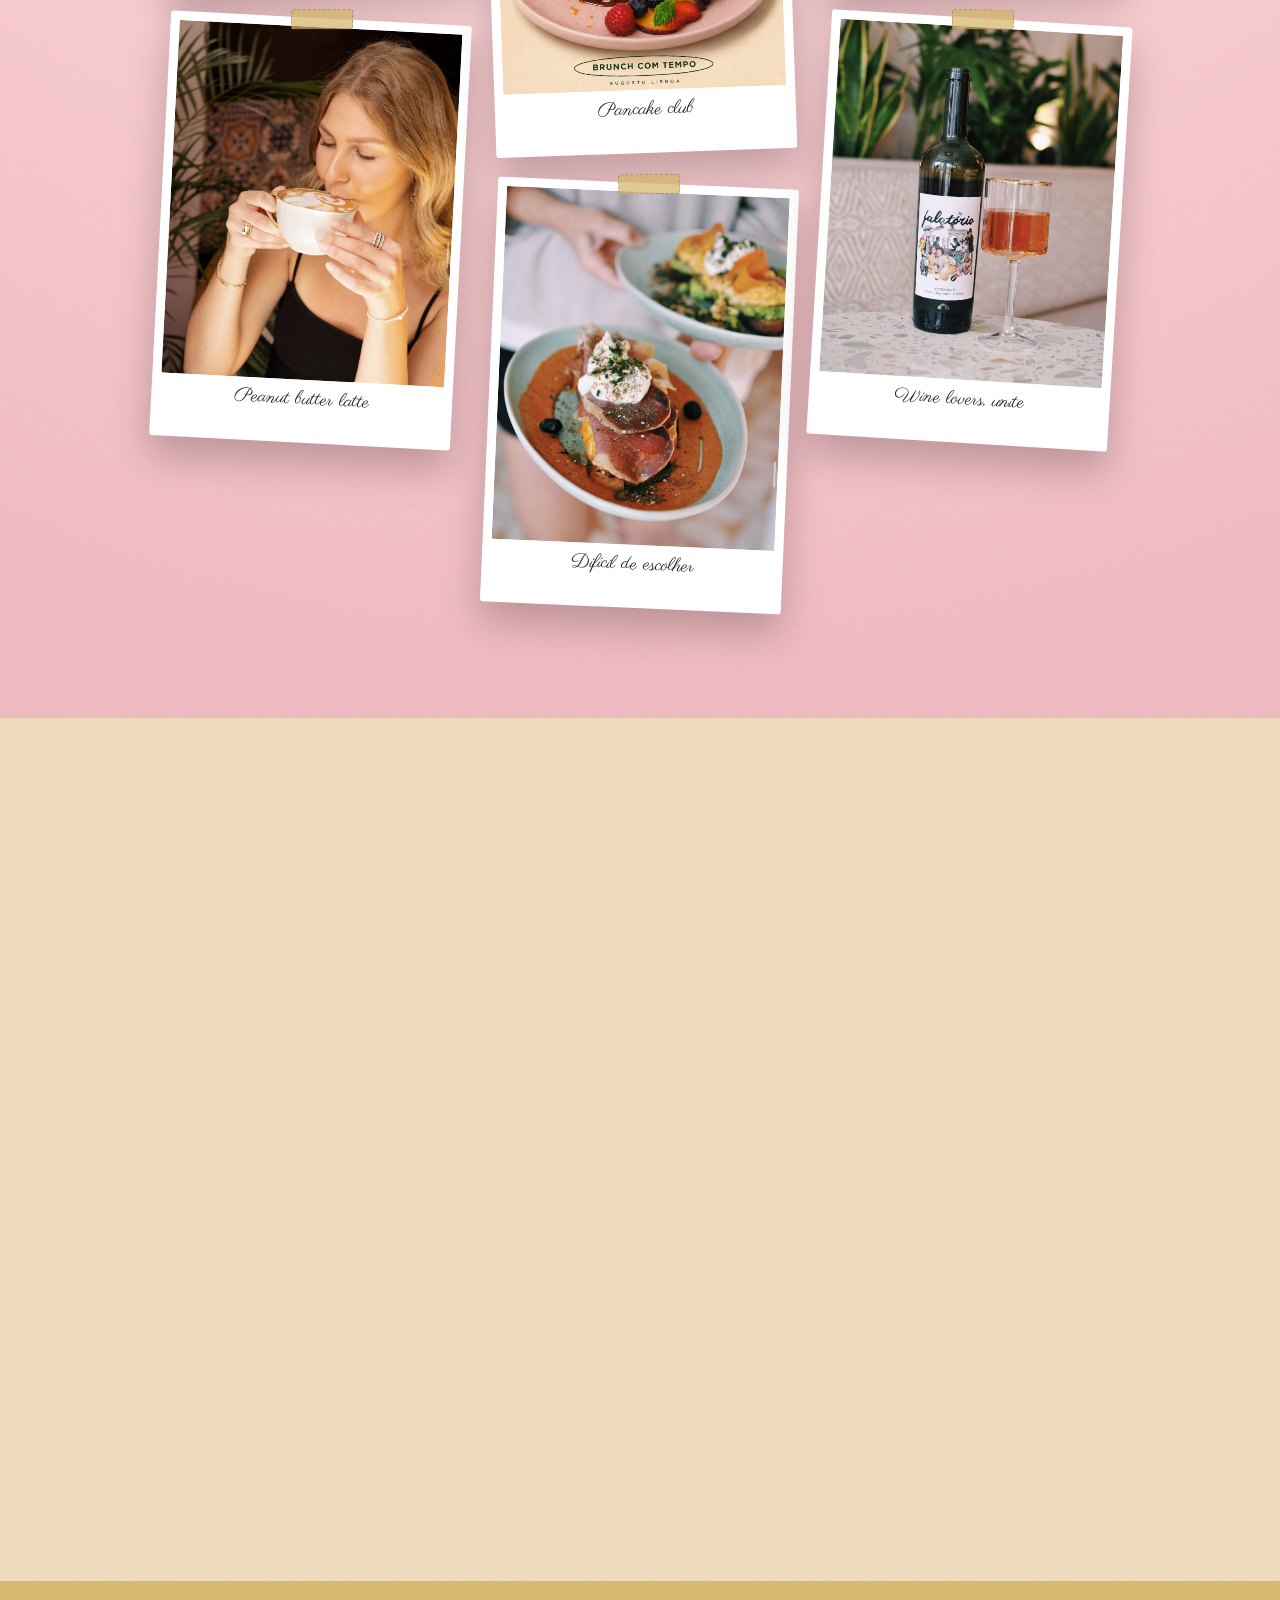
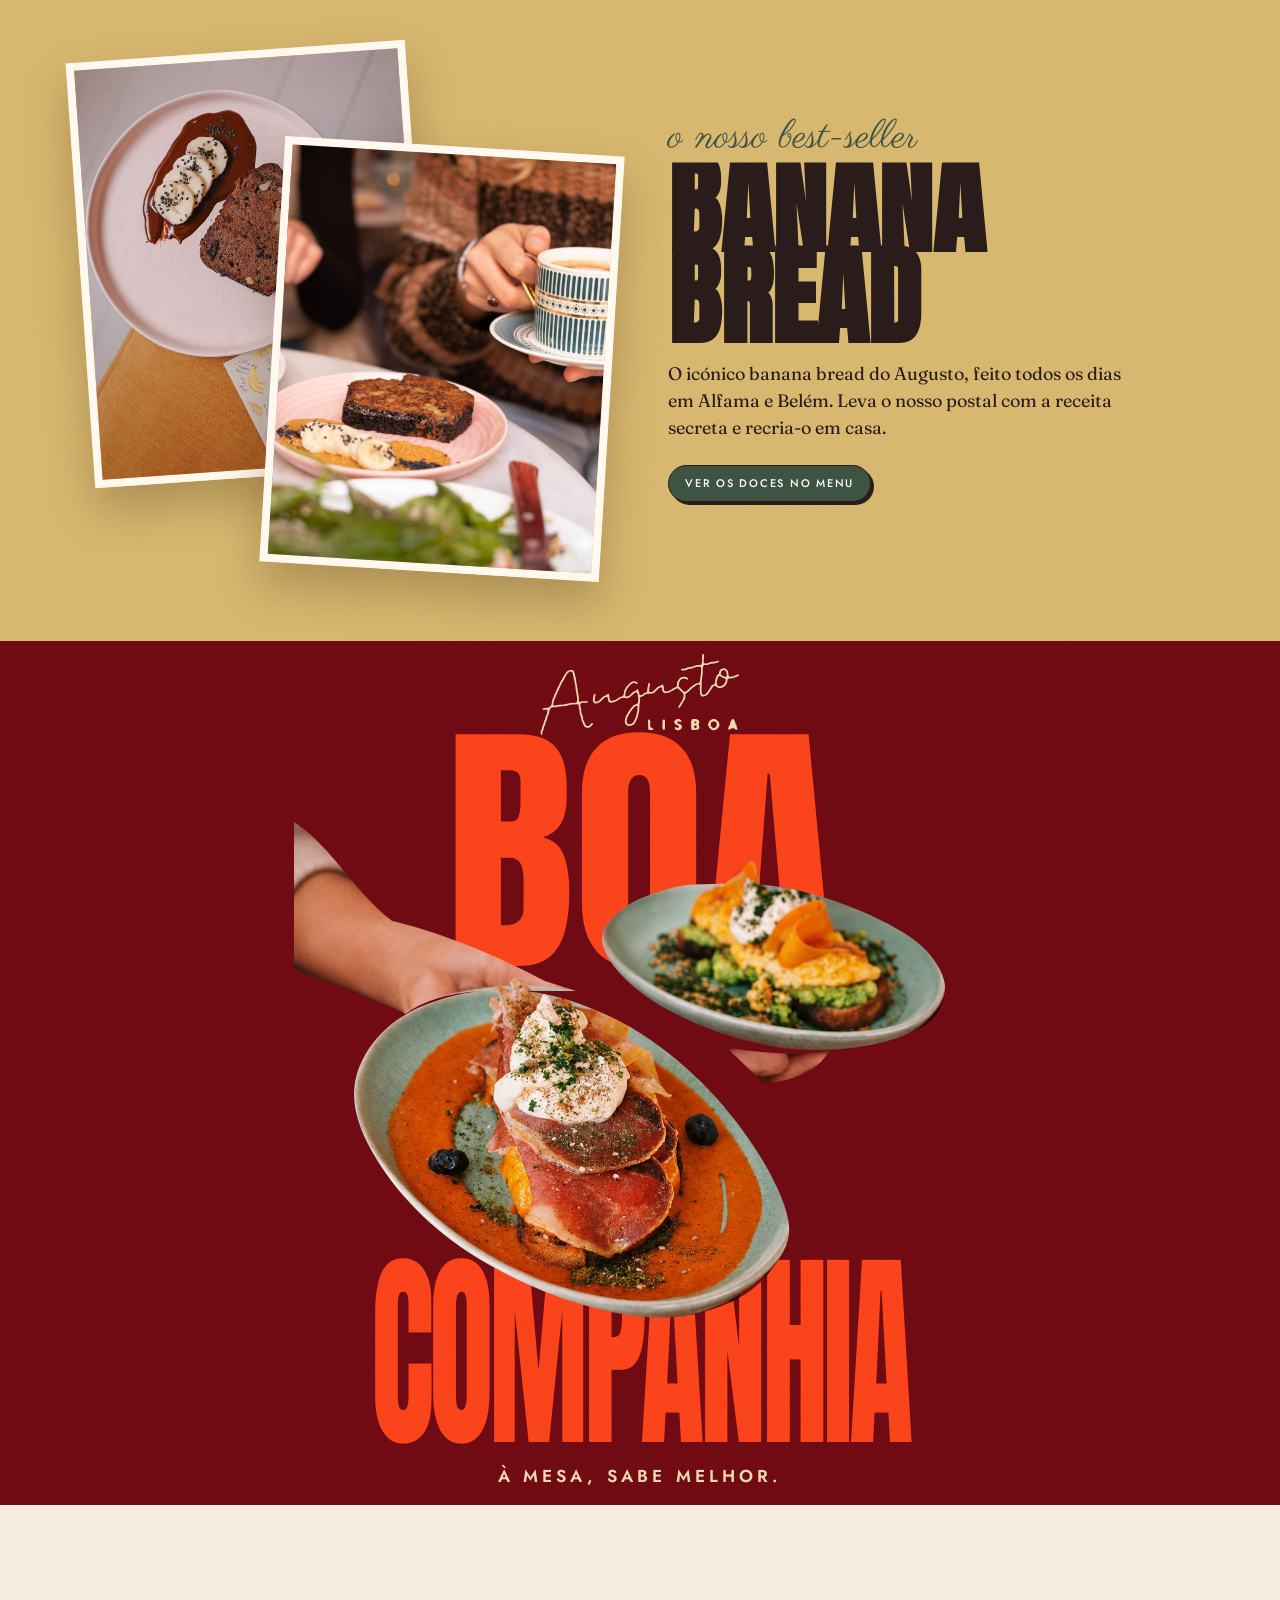
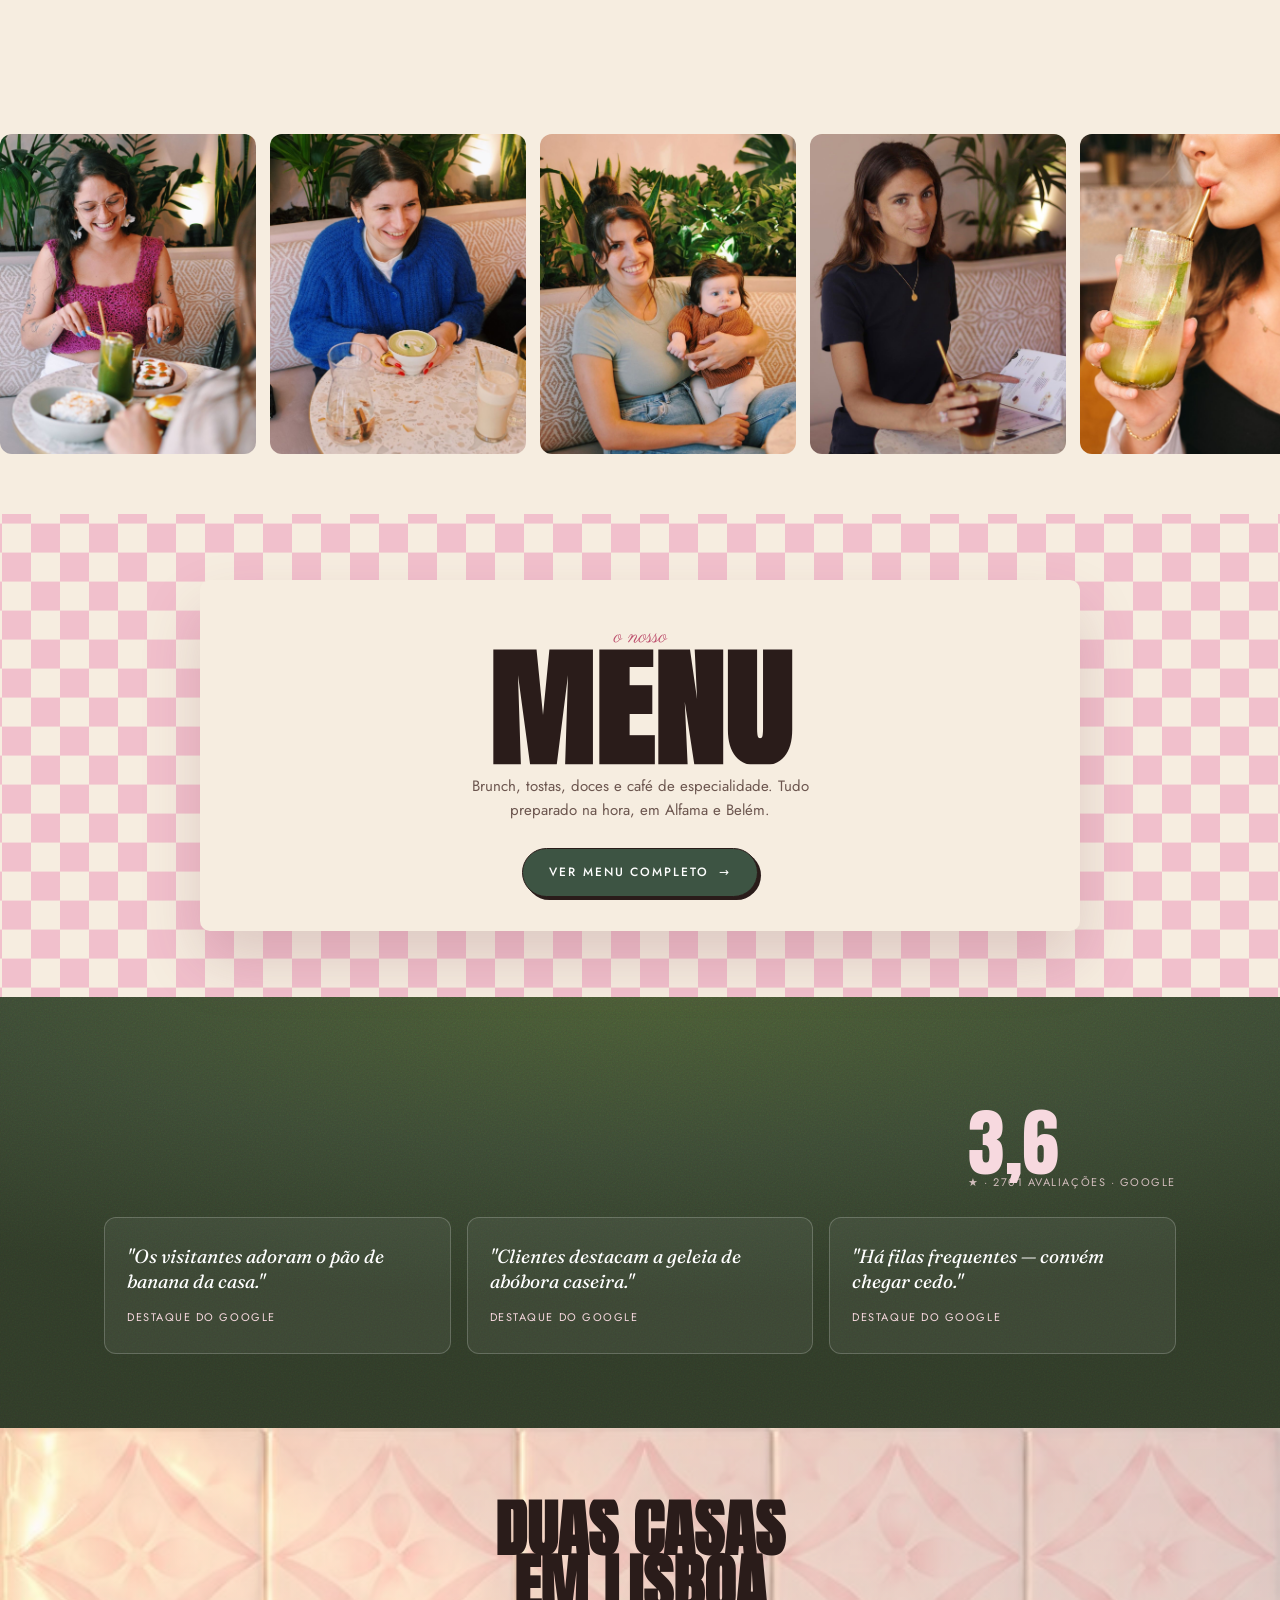
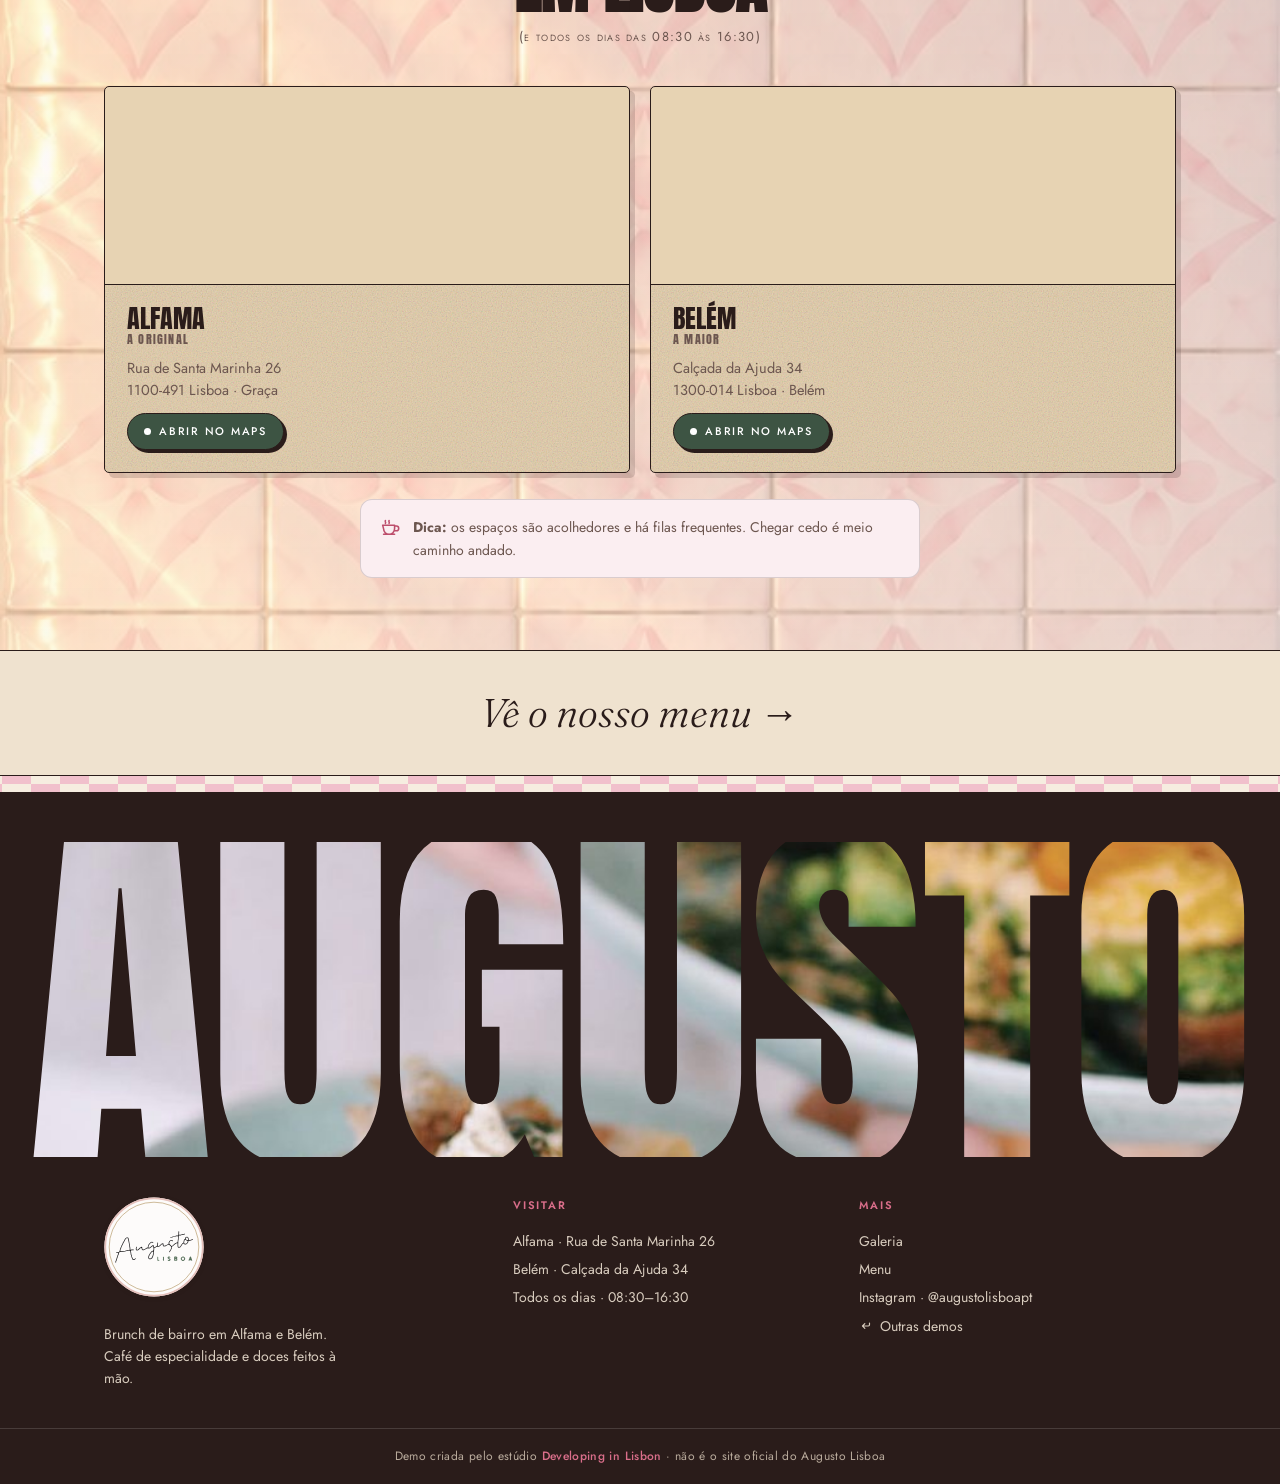
==== commit 5e80bdfe: "augusto: vídeo novo na hero e Time to eat em colagem - Hero com o vídeo novo (esplanada, sala, café," ====
--- a/augusto-lisboa/index.html
+++ b/augusto-lisboa/index.html
@@ -228,6 +228,25 @@
   .split.in h2 .hl svg path{stroke-dashoffset:0}
   .split .sub{font-family:var(--disp); font-style:italic; font-weight:300; font-size:18px; color:#e9ddd0; max-width:34ch}
   .split .row{display:flex; align-items:center; gap:14px; flex-wrap:wrap; color:var(--cream)}
+
+  /* ============ TIME TO EAT (colagem: tipo gigante + polaroids com fita) ============ */
+  .tte2{position:relative; overflow:hidden; padding:80px 16px 70px; text-align:center;
+    background:linear-gradient(rgba(252,244,236,.74),rgba(252,244,236,.82)), url("assets/azulejo-rosa.jpg") center/cover}
+  .tte2-type{position:relative; z-index:1; font-family:var(--anton); text-transform:uppercase; color:var(--sage-deep);
+    font-size:clamp(84px,27vw,230px); line-height:.82; letter-spacing:-.01em}
+  .tte2-type span{display:block}
+  .tte2-pics{position:relative; z-index:2; display:flex; justify-content:center; align-items:flex-start; margin:-26px auto 0; max-width:940px}
+  @media(min-width:760px){.tte2-pics{margin-top:-70px}}
+  .tp{flex:none; position:relative; width:min(36vw,280px); margin:0 -3vw; background:#fff; padding:8px 8px 28px; border-radius:2px;
+    box-shadow:0 18px 38px rgba(42,28,26,.26); transition:rotate .5s cubic-bezier(.2,.7,.2,1), scale .5s cubic-bezier(.2,.7,.2,1)}
+  @media(min-width:760px){.tp{margin:0 -22px; padding:10px 10px 36px}}
+  .tp1{rotate:-6deg; translate:0 26px} .tp2{rotate:3deg; z-index:2} .tp3{rotate:7deg; translate:0 34px}
+  .tp:hover{rotate:0deg; scale:1.04; z-index:3}
+  .tp img{width:100%; aspect-ratio:4/5; object-fit:cover; border-radius:1px}
+  .tp figcaption{margin-top:9px; font-family:var(--script); font-size:clamp(14px,4vw,21px); line-height:1; color:var(--ink)}
+  .tp .tk{position:absolute; top:-9px; left:50%; width:58px; height:18px; translate:-50% 0; rotate:-3deg;
+    background:rgba(214,180,106,.78); border:1px dashed rgba(42,28,26,.22); border-radius:2px}
+  .tte2-cap{position:relative; z-index:2; margin:58px 0 0; font-size:12px; letter-spacing:.24em; text-transform:uppercase; color:var(--ink-soft)}
 
   /* ============ HORA DE COMER (letras espalhadas sobre foto — Time to Eat) ============ */
   .tte{position:relative; min-height:92svh; overflow:hidden; display:grid; place-items:center; padding:72px 16px;
@@ -491,7 +510,7 @@
   <!-- HERO -->
   <header class="hero" id="top">
     <div class="hero-bg" aria-hidden="true">
-      <video id="heroBg" muted loop playsinline preload="auto" poster="assets/hero-poster.jpg" data-src="assets/hero.mp4"></video>
+      <video id="heroBg" muted loop playsinline preload="auto" poster="assets/hero-poster-v2.jpg" data-src="assets/hero-v2.mp4"></video>
     </div>
     <div class="hero-top">
       <div class="micro">Alfama<br>&amp; Belém</div>
@@ -564,14 +583,16 @@
     </div>
   </section>
 
-  <!-- POSTER: Time to Eat -->
-  <section class="story story-time" aria-label="Time to eat">
- <div class="story-stage">
- <img class="time-photo build-piece" src="assets/pancake-maos.jpg" alt="Panquecas com fruta e talheres dourados" loading="lazy" width="1000" height="1245">
- <h2 class="time-type"><span class="build-word" style="--i:0">TIME</span><span class="build-word" style="--i:1">TO</span><span class="build-word" style="--i:2">EAT</span></h2>
- <svg class="time-hands build-piece" viewBox="0 0 1000 1245" aria-hidden="true"><defs><clipPath id="time-hands-mask"><path d="M0 0 L252 0 Q320 44 346 105 L355 251 Q353 319 332 350 L306 342 L291 284 Q265 316 235 303 L202 283 L174 252 L149 208 L140 154 L0 168 Z M1000 322 Q923 306 871 290 Q836 278 814 311 L759 388 Q727 440 734 474 L752 479 L778 437 Q764 512 788 532 Q811 537 826 496 L847 470 Q878 491 895 463 L918 443 L1000 424 Z"/></clipPath></defs><image href="assets/pancake-maos.jpg" width="1000" height="1245" preserveAspectRatio="none" clip-path="url(#time-hands-mask)"/></svg><div class="time-signature build-piece"><span class="wm" role="img" aria-label="Augusto Lisboa"></span></div>
- </div><div class="story-margin" aria-hidden="true">SÓ MAIS UMA DENTADA <span>FEITO COM AMOR</span></div>
-</section>
+  <!-- TIME TO EAT (colagem sobre o azulejo rosa) -->
+  <section class="tte2" aria-label="Time to eat">
+    <h2 class="tte2-type wipe"><span>Time</span><span>to eat</span></h2>
+    <div class="tte2-pics reveal">
+      <figure class="tp tp1"><span class="tk" aria-hidden="true"></span><img src="assets/pancake-maos.jpg" alt="Panquecas com fruta e talheres dourados" loading="lazy" width="1000" height="1245"><figcaption>Pancake se faz favor</figcaption></figure>
+      <figure class="tp tp2"><span class="tk" aria-hidden="true"></span><img src="assets/avo-ovo.jpg" alt="Tosta de abacate com ovo" loading="lazy"><figcaption>A classic, not so classic</figcaption></figure>
+      <figure class="tp tp3"><span class="tk" aria-hidden="true"></span><img src="assets/pancake-coco.jpg" alt="Panquecas caseiras com coco" loading="lazy"><figcaption>Pancake paradise</figcaption></figure>
+    </div>
+    <p class="tte2-cap">Só mais uma dentada · feito com amor</p>
+  </section>
 
   <!-- GALLERY -->
   <section class="gal-wrap grainy" id="galeria">
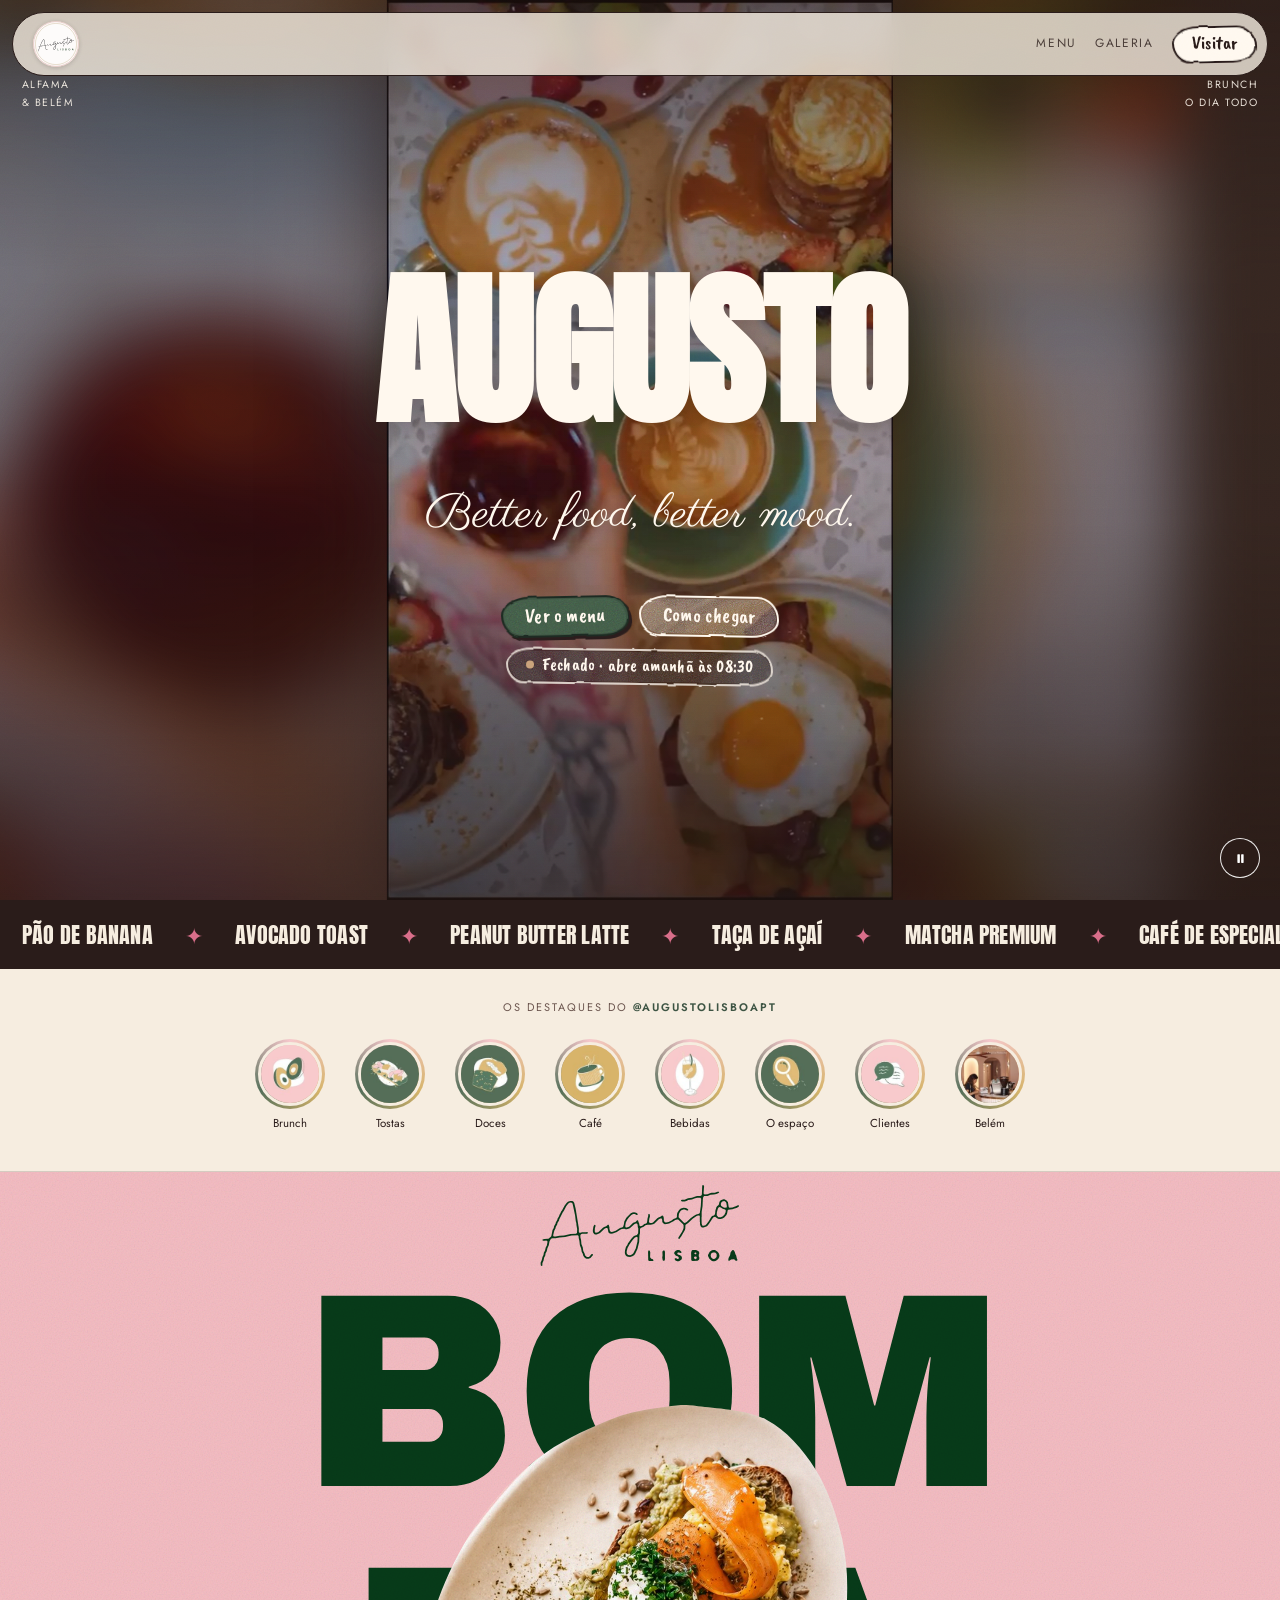
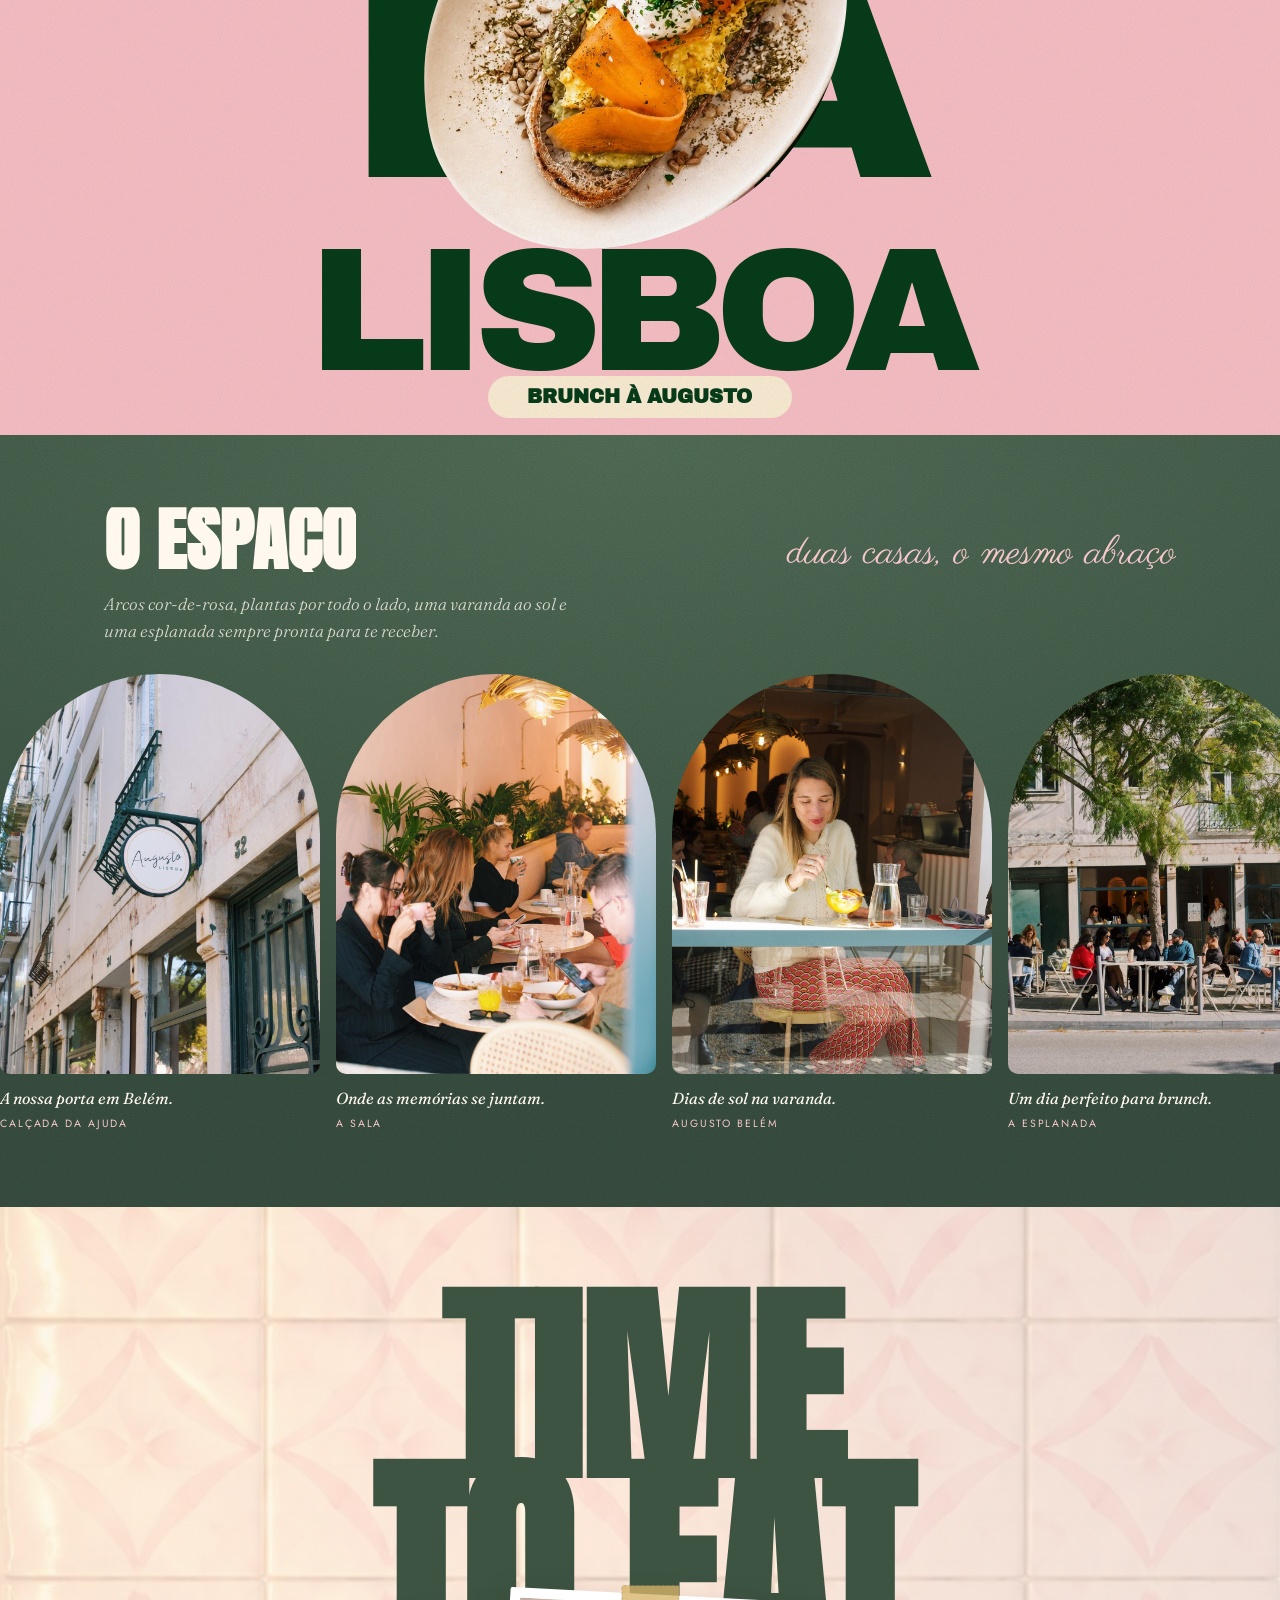
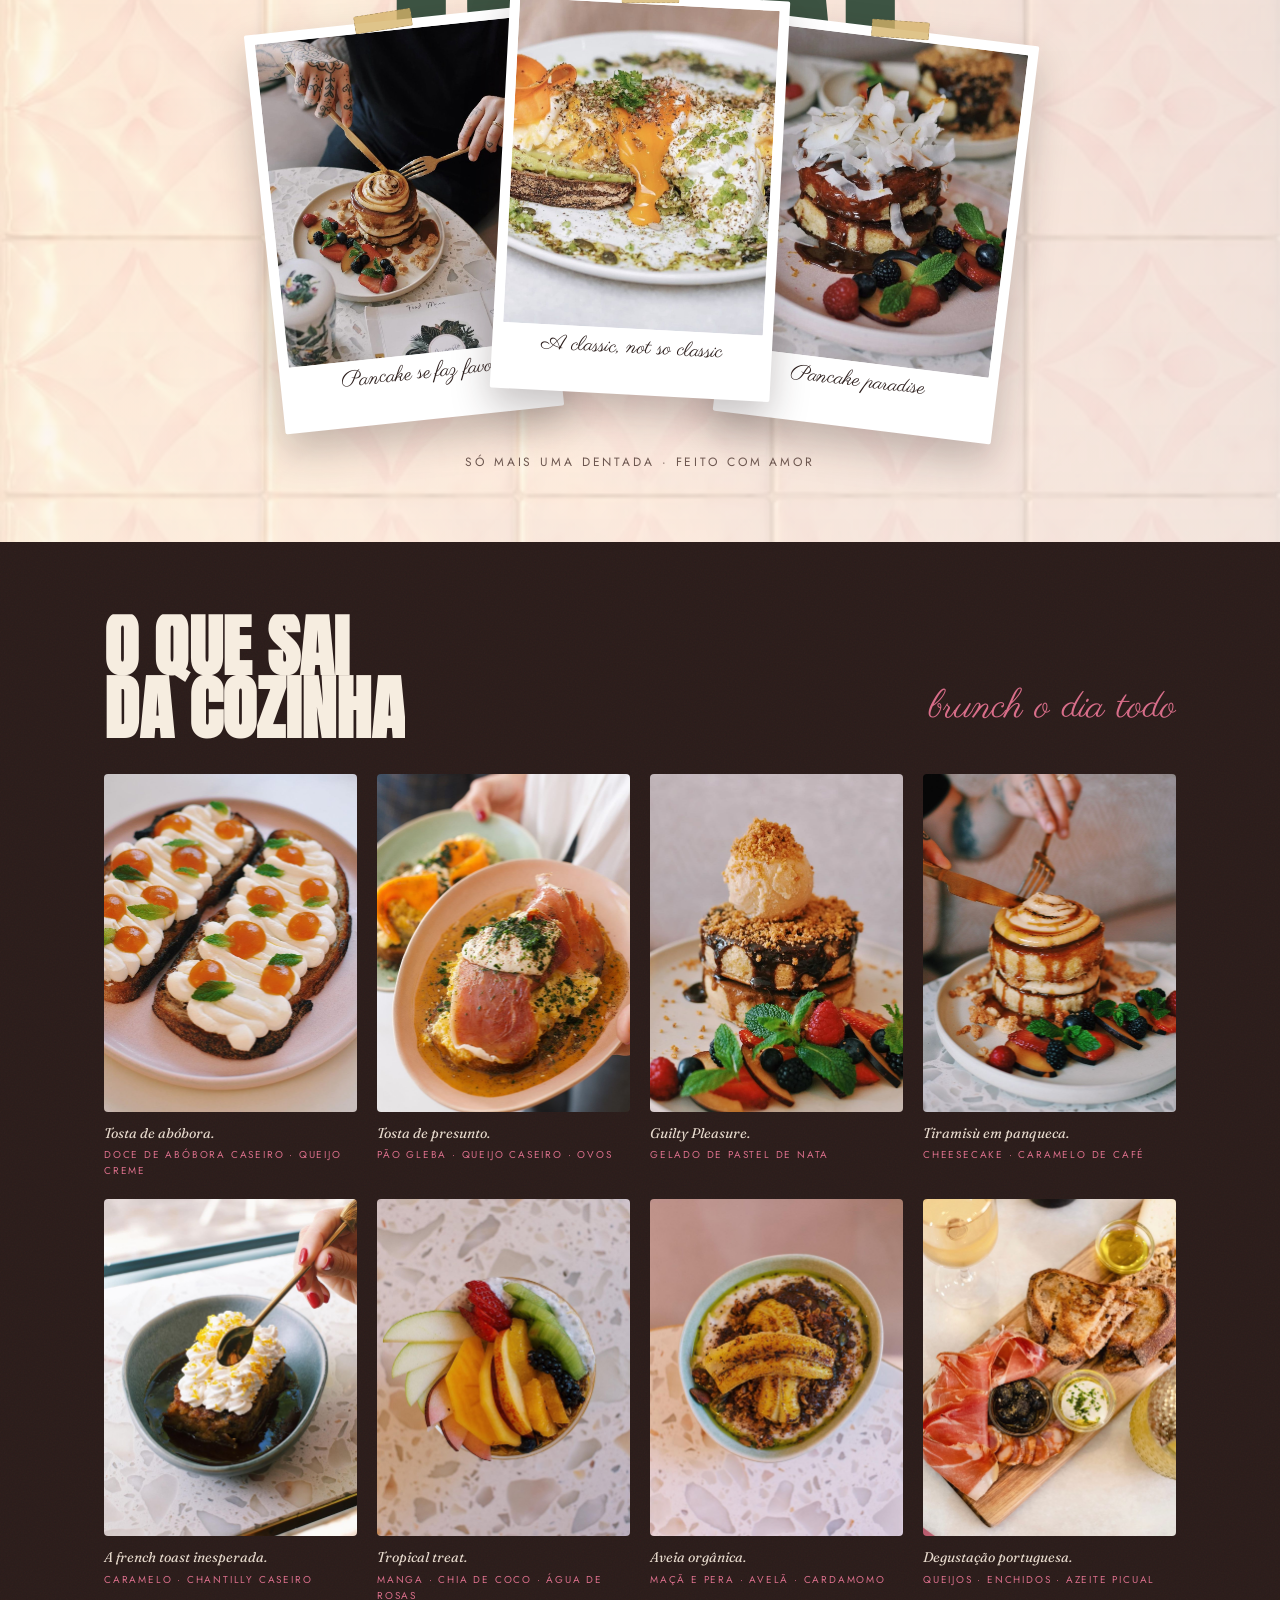
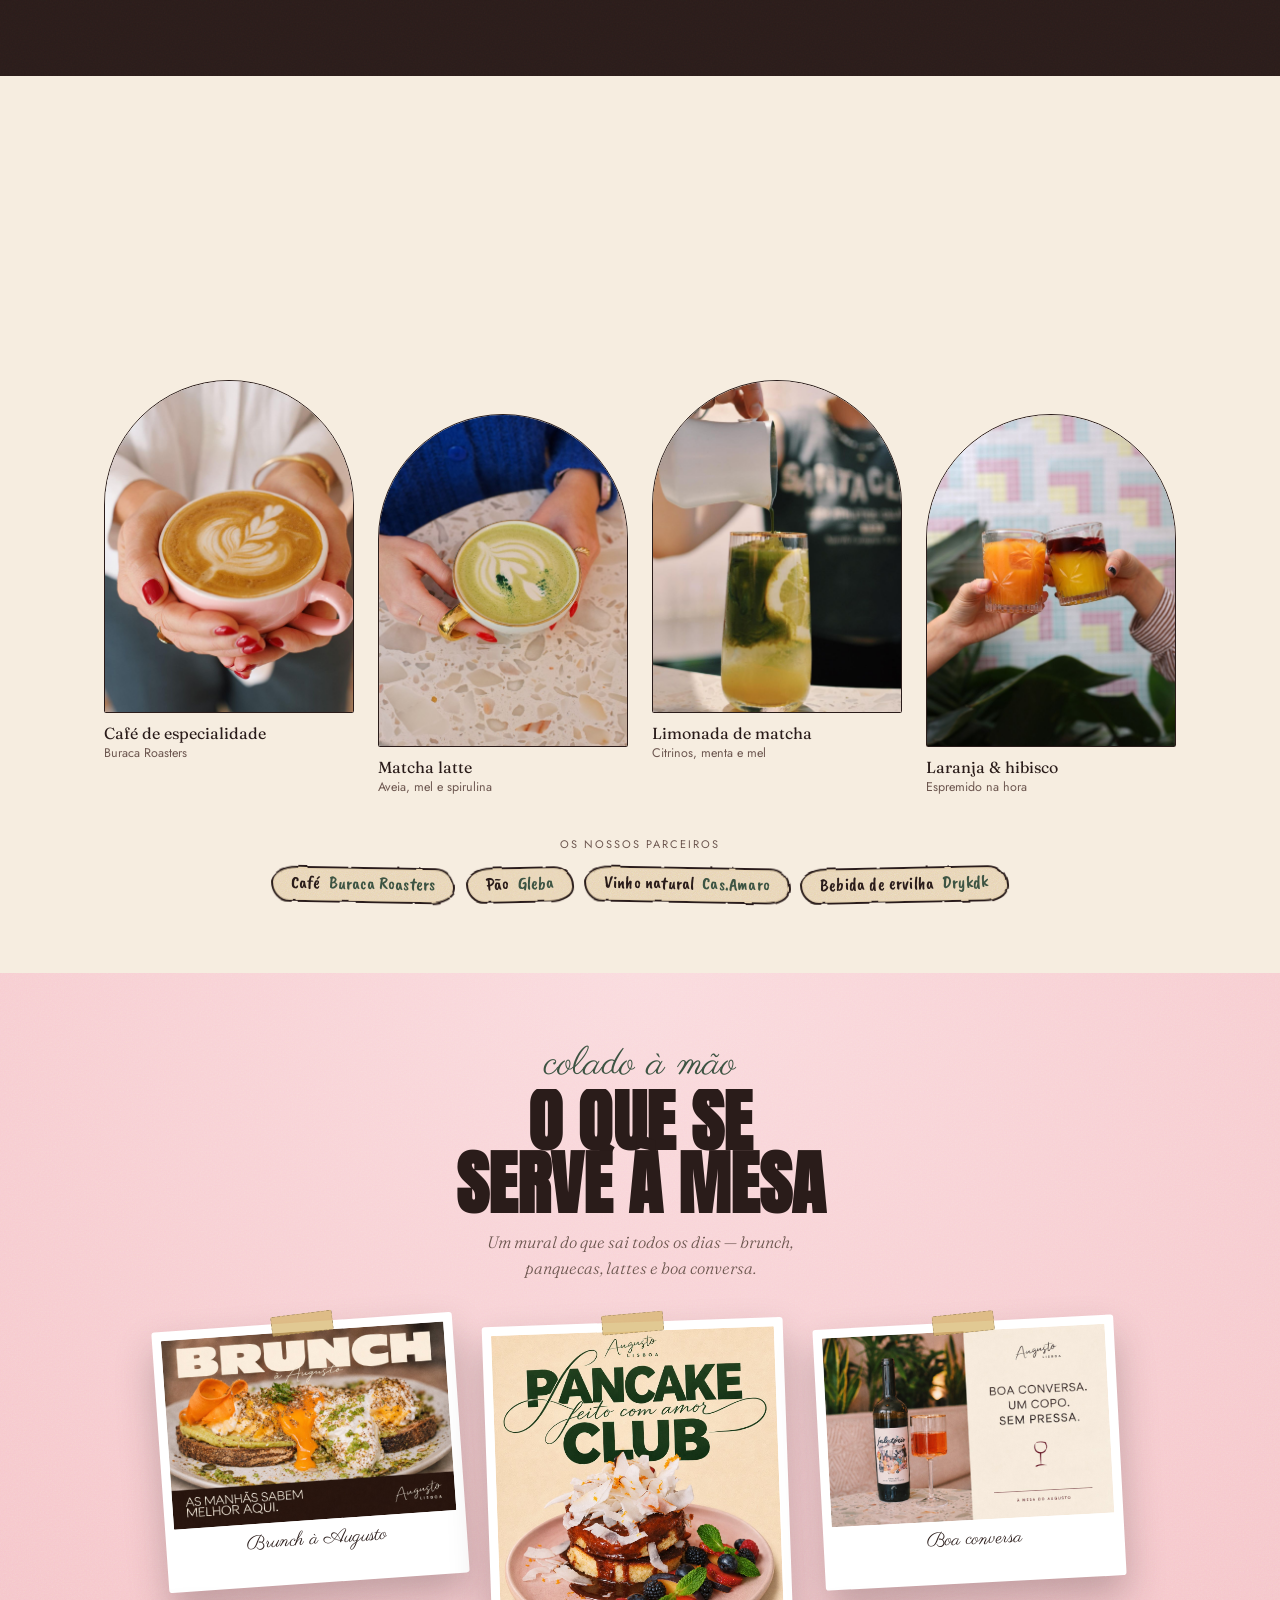
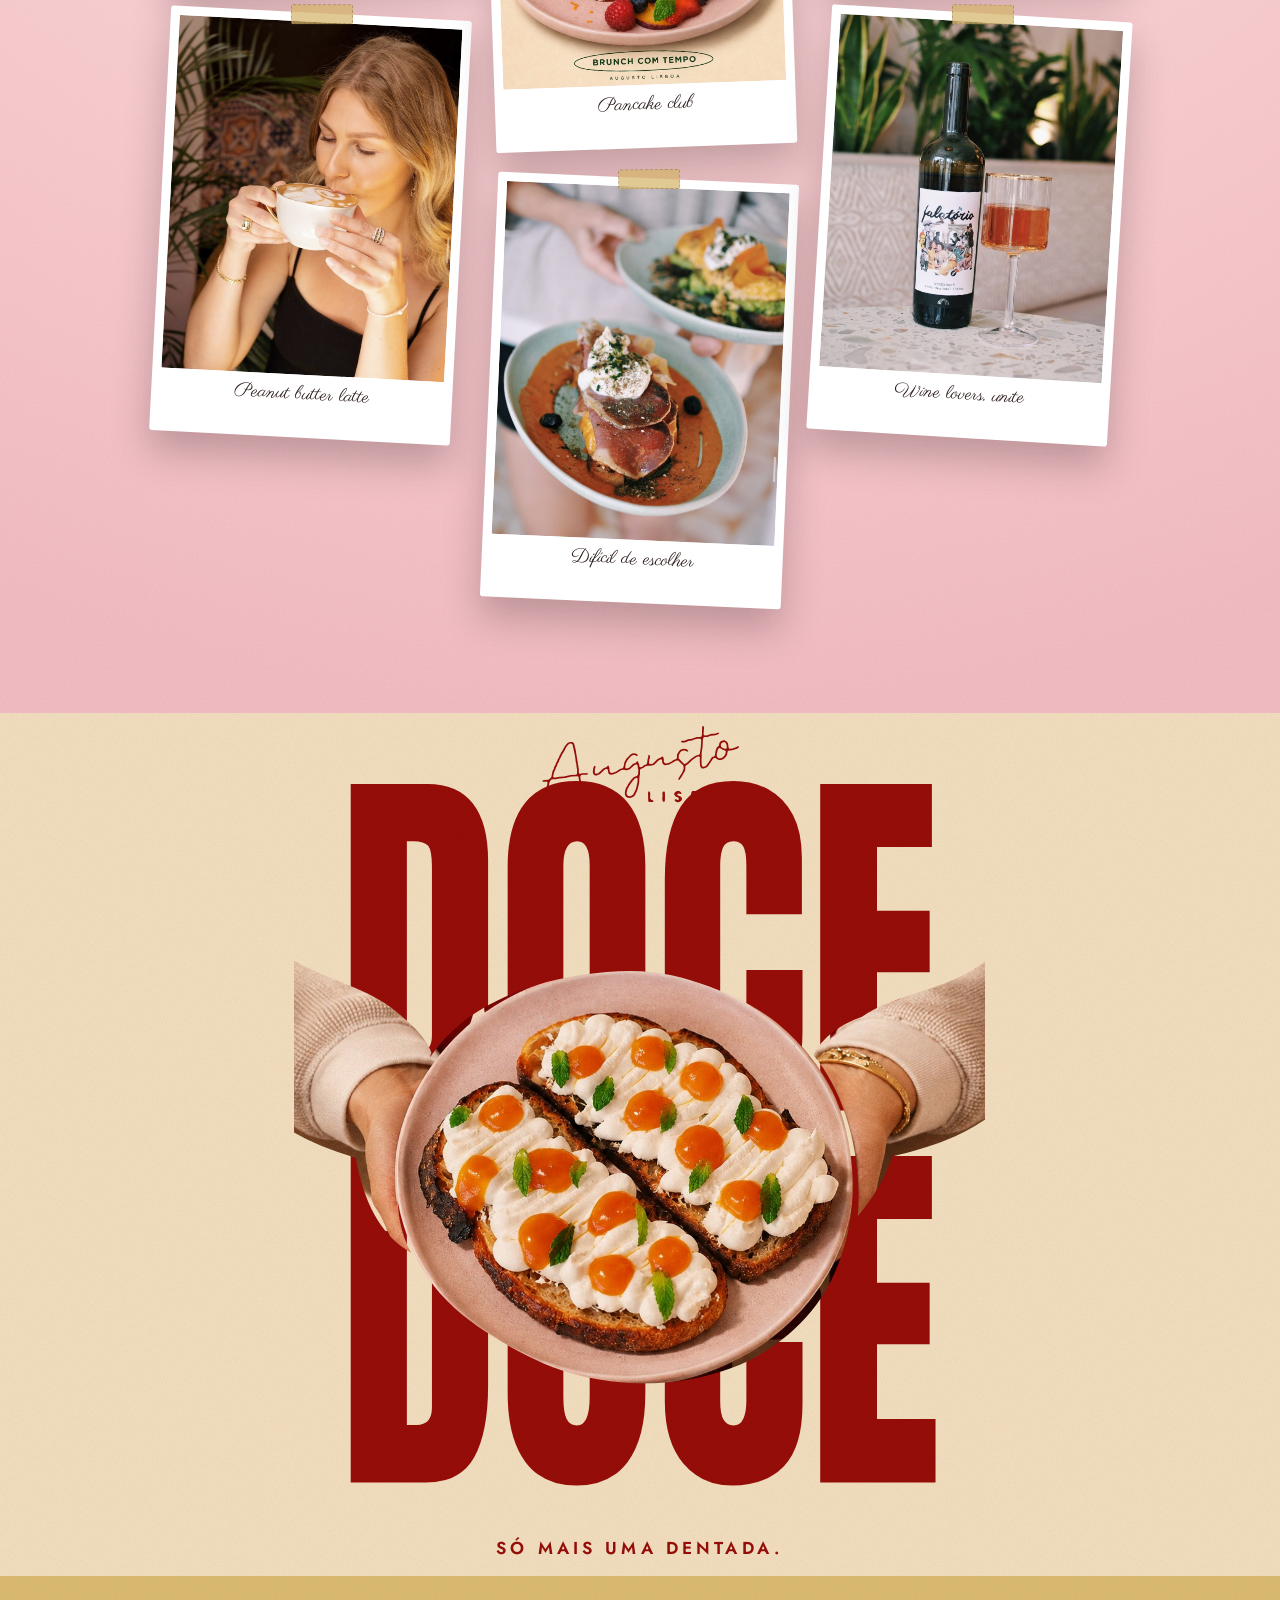
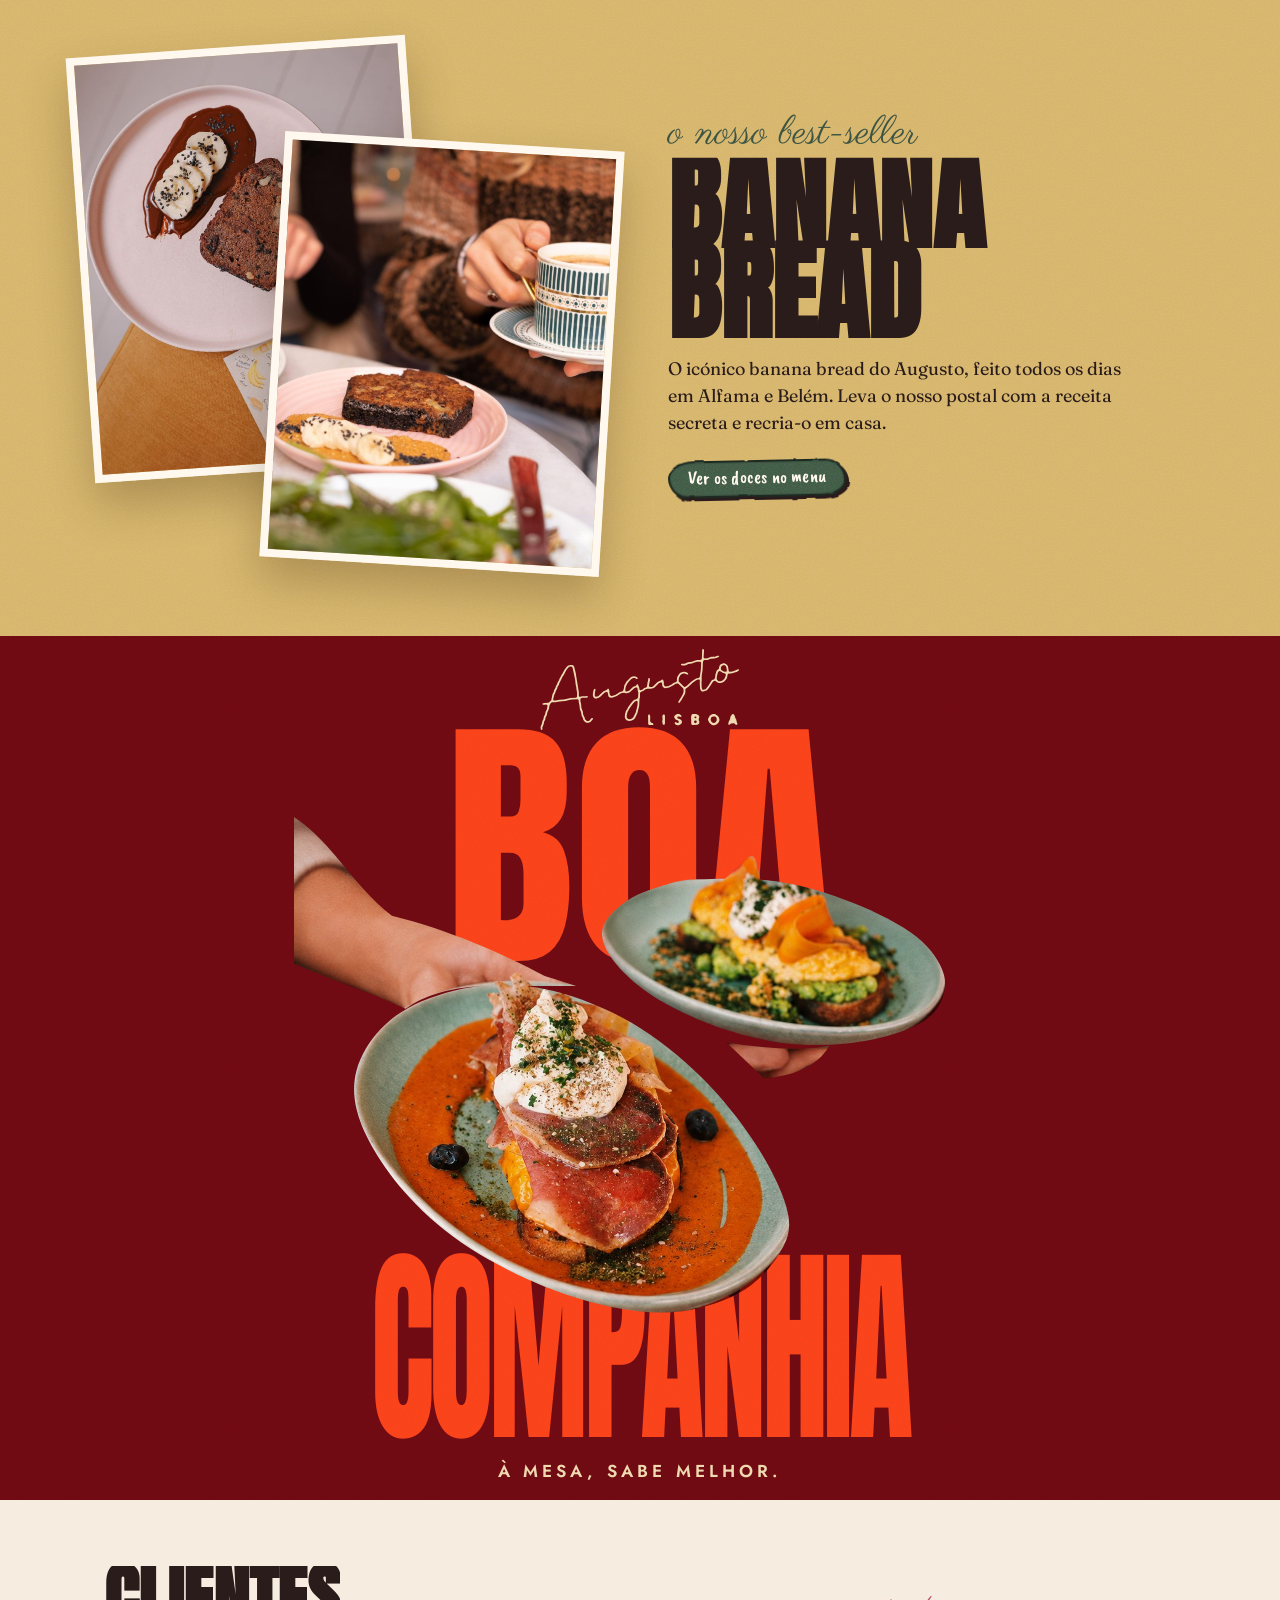
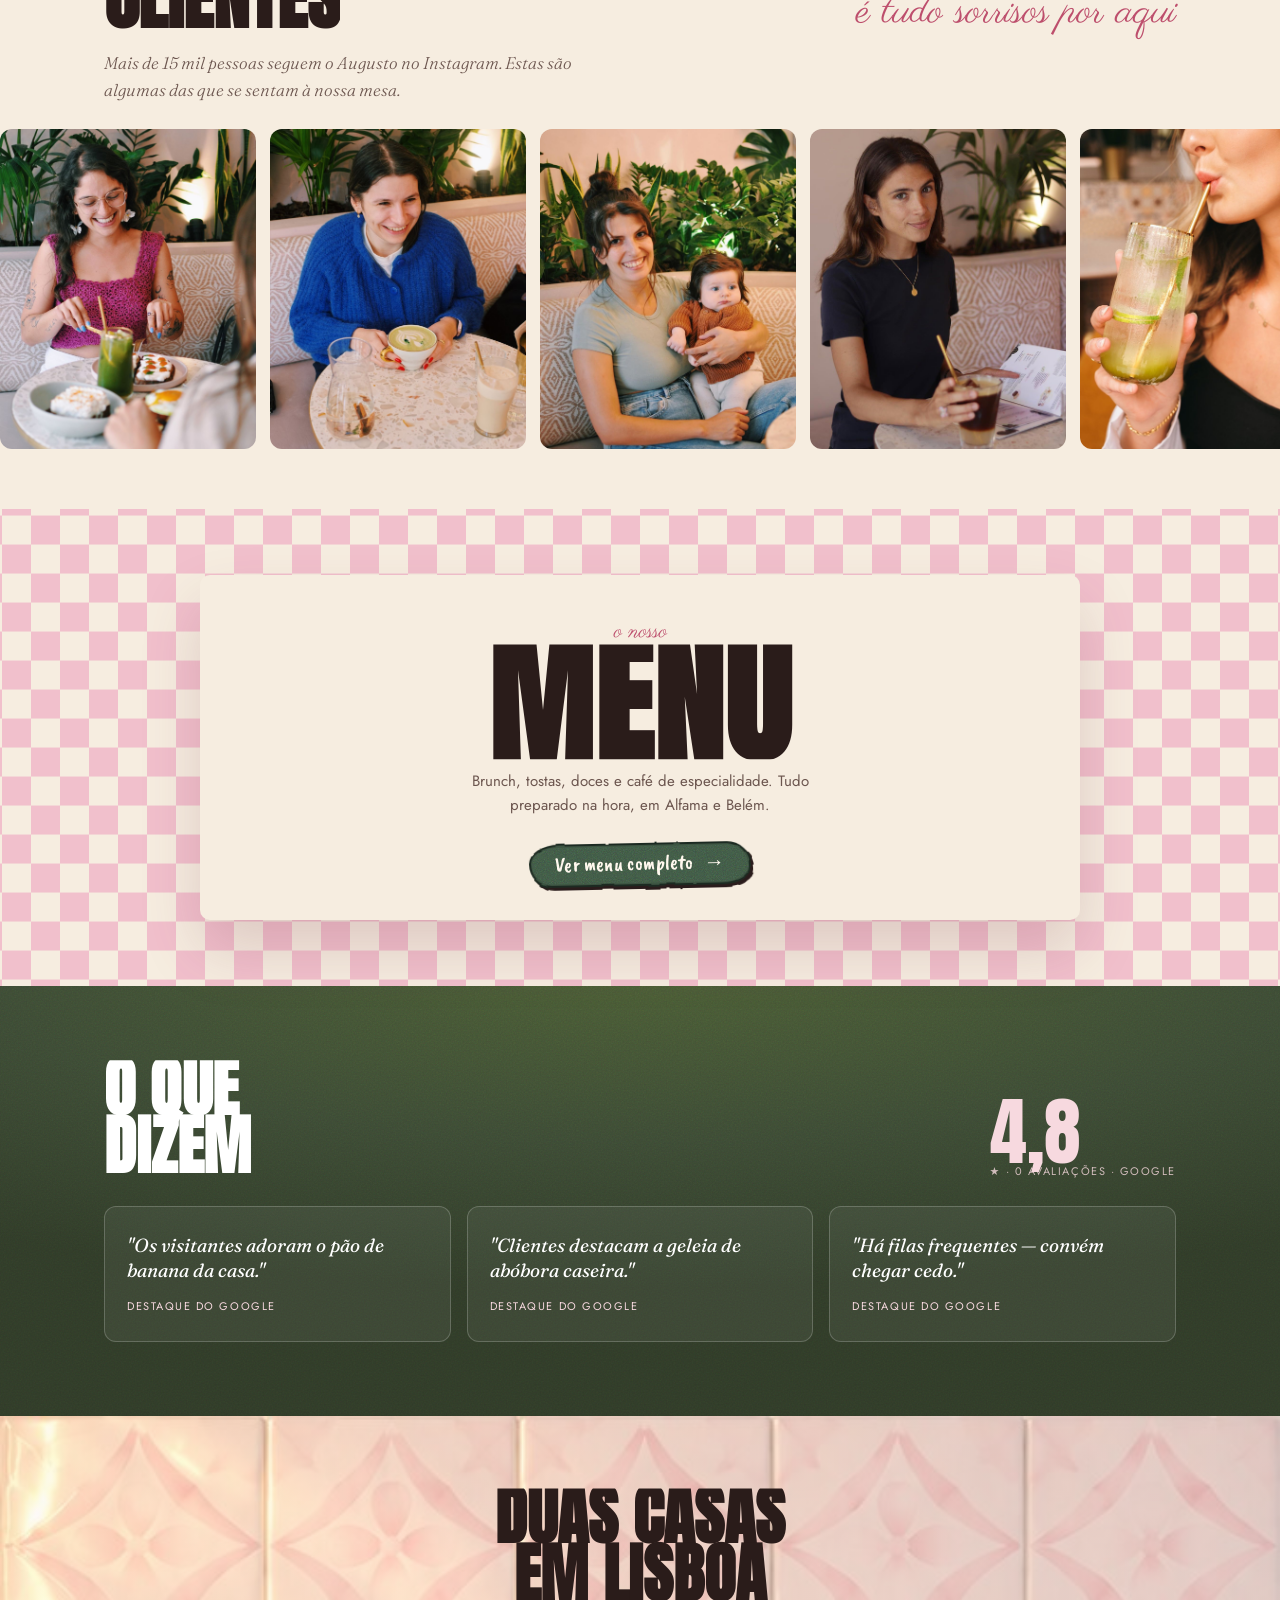
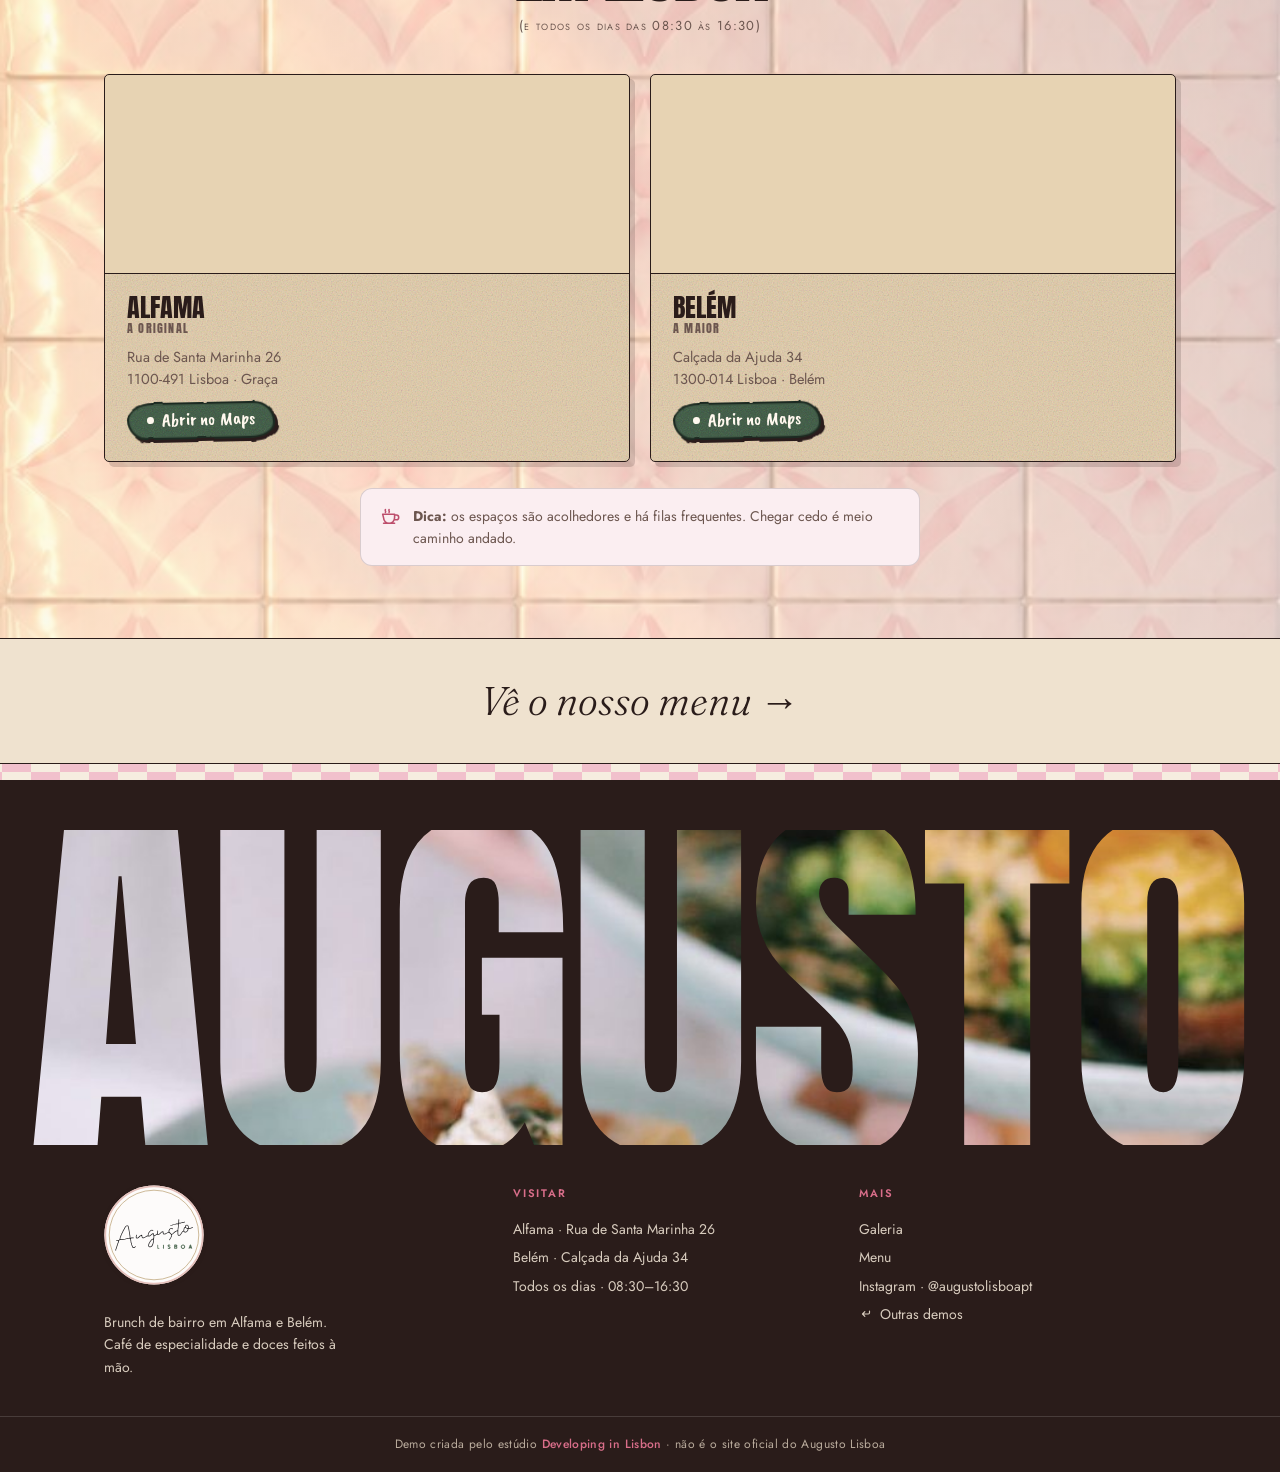
==== commit 52456b4c: "augusto: cápsulas feitas à mão e vídeo da hero mais nítido - Todas as cápsulas (hero, estado, nav, M" ====
--- a/augusto-lisboa/index.html
+++ b/augusto-lisboa/index.html
@@ -11,7 +11,7 @@
 <meta property="og:locale" content="pt_PT">
 <link rel="preconnect" href="https://fonts.googleapis.com">
 <link rel="preconnect" href="https://fonts.gstatic.com" crossorigin>
-<link href="https://fonts.googleapis.com/css2?family=Alfa+Slab+One&family=Anton&family=Archivo+Black&family=Fraunces:ital,opsz,wght@0,9..144,300..600;1,9..144,300..500&family=Jost:wght@300;400;500;600&family=Parisienne&display=swap" rel="stylesheet">
+<link href="https://fonts.googleapis.com/css2?family=Alfa+Slab+One&family=Anton&family=Archivo+Black&family=Fraunces:ital,opsz,wght@0,9..144,300..600;1,9..144,300..500&family=Jost:wght@300;400;500;600&family=Parisienne&family=Caveat+Brush&display=swap" rel="stylesheet">
 <style>
   :root{
     --cream:#f6ede0; --cream2:#efe2cf; --blush:#f7d9df; --blush-soft:#fbeef1; --blush-chk:#f1c0cc;
@@ -20,7 +20,7 @@
     --line:rgba(42,28,26,.16);
     /* paleta real da marca (destaques do Instagram) */
     --pink:#f6c8cc; --sage:#56705a; --sage-deep:#3d5443; --mustard:#d6b46a;
-    --anton:"Anton",Impact,sans-serif; --disp:"Fraunces",Georgia,serif; --script:"Parisienne",cursive; --sans:"Jost",system-ui,sans-serif;
+    --anton:"Anton",Impact,sans-serif; --disp:"Fraunces",Georgia,serif; --script:"Parisienne",cursive; --sans:"Jost",system-ui,sans-serif; --hand:"Caveat Brush","Segoe Print",cursive;
     --maxw:1120px;
   }
   @view-transition{navigation:auto}
@@ -57,16 +57,26 @@
   .texband .cap{position:absolute; inset:0; display:grid; place-content:center}
   .texband .cap .pill{background:rgba(246,237,224,.92); color:var(--ink); border:1px solid transparent; backdrop-filter:blur(2px)}
 
-  /* pills */
-  .pill{display:inline-flex; align-items:center; gap:8px; border-radius:999px; padding:9px 16px;
-    font-family:var(--sans); font-size:11px; font-weight:500; letter-spacing:.16em; text-transform:uppercase; white-space:nowrap; transition:all .3s}
-  .pill-outline{border:1.5px solid var(--ink); color:var(--ink)}
-  .pill-outline:hover{background:var(--ink); color:var(--cream)}
-  .pill-fill{background:var(--sage-deep); color:#fff; border:1.5px solid var(--ink); box-shadow:3px 3px 0 var(--ink)}
-  .pill-fill:hover{background:#2f4234; transform:translate(-1px,-1px); box-shadow:4px 4px 0 var(--ink)}
-  .pill-ghost{border:1.5px solid rgba(255,248,238,.9); color:#fff8ee; background:rgba(255,248,238,.1); backdrop-filter:blur(6px)}
-  .pill-ghost:hover{background:#fff8ee; color:var(--ink)}
-  .pill-fill:active{transform:translate(2px,2px); box-shadow:1px 1px 0 var(--ink)}
+  /* cápsulas feitas à mão: contorno tremido (filtro #rough-edge), papel com grão, letra manuscrita, ligeiramente tortas */
+  .pill{--p-bg:#fff8ee; --p-line:var(--ink); --p-ink:var(--ink); --p-sh:transparent; --p-rot:-1.2deg;
+    position:relative; isolation:isolate; display:inline-flex; align-items:center; justify-content:center; gap:8px; padding:7px 20px 9px;
+    font-family:var(--hand); font-size:19px; font-weight:400; line-height:1.1; letter-spacing:.01em; text-transform:none; white-space:nowrap;
+    color:var(--p-ink); background:none; border:0; rotate:var(--p-rot);
+    transition:rotate .35s cubic-bezier(.2,.7,.2,1), translate .25s ease, color .25s}
+  .pill::before,.pill::after{content:""; position:absolute; inset:0; border-radius:38px 30px 36px 28px / 24px 30px 22px 30px; pointer-events:none}
+  .pill::before{z-index:-2; background:var(--p-bg); border:2px solid var(--p-line); box-shadow:3px 3px 0 var(--p-sh); filter:url(#rough-edge);
+    transition:background .25s}
+  .pill::after{z-index:-1; inset:3px; opacity:.5; mix-blend-mode:overlay; background-size:130px;
+    background-image:url("data:image/svg+xml,%3Csvg xmlns='http://www.w3.org/2000/svg' width='130' height='130'%3E%3Cfilter id='p'%3E%3CfeTurbulence type='fractalNoise' baseFrequency='1.1' numOctaves='2' stitchTiles='stitch'/%3E%3C/filter%3E%3Crect width='100%25' height='100%25' filter='url(%23p)'/%3E%3C/svg%3E")}
+  .pill:nth-of-type(2n){--p-rot:1deg}
+  a.pill:hover,button.pill:hover{rotate:0deg; translate:0 -2px}
+  a.pill:active{translate:1px 2px}
+  .pill-outline{--p-bg:#fff8ee}
+  .pill-outline:hover{--p-bg:var(--pink)}
+  .pill-fill{--p-bg:var(--sage-deep); --p-line:#1f2c22; --p-ink:#fff8ee; --p-sh:var(--ink)}
+  .pill-fill:hover{--p-bg:#2f4234}
+  .pill-ghost{--p-bg:rgba(255,248,238,.16); --p-line:#fff8ee; --p-ink:#fff8ee}
+  .pill-ghost:hover{--p-bg:#fff8ee; --p-ink:var(--ink)}
   .pill .dot{width:7px;height:7px;border-radius:50%;background:currentColor; flex:none}
   .reg{font-size:.5em; vertical-align:super; font-family:var(--sans); font-weight:500; opacity:.8}
   .paren{font-variant:small-caps; letter-spacing:.1em; color:var(--ink-soft); font-size:12px}
@@ -95,7 +105,6 @@
   .badge-band .mid{font-family:var(--script); font-size:clamp(34px,10vw,60px); color:var(--ink); line-height:.9; position:relative}
   .badge-band .mid::after{content:""; display:block; height:5px; width:60%; margin:6px auto 0; background:var(--rose-deep); border-radius:3px}
   /* ---- pílula de estado "aberto" (Le Petit Bleu) ---- */
-  .status{border:1px solid var(--ink); color:var(--ink); background:rgba(246,237,224,.55)}
   .dot-live{width:8px; height:8px; border-radius:50%; background:#5a8a4a; animation:pulse 1.9s infinite}
   @keyframes pulse{0%{box-shadow:0 0 0 0 rgba(90,138,74,.55)}70%{box-shadow:0 0 0 9px rgba(90,138,74,0)}100%{box-shadow:0 0 0 0 rgba(90,138,74,0)}}
   /* ---- barra CTA full-width (Monte) ---- */
@@ -114,6 +123,13 @@
     padding:122px 20px 34px; background:#3a2a24; color:#fff8ee}
   .hero-bg{position:absolute; inset:0; z-index:-1; overflow:hidden}
   .hero-bg video{width:100%; height:100%; object-fit:cover; object-position:50% 50%; animation:heroZoom 2.6s cubic-bezier(.2,.7,.2,1) both}
+  .hero-bg .blur{display:none}
+  /* ecrãs horizontais: o vídeo (vertical) fica nítido à altura do ecrã; o mesmo vídeo desfocado enche os lados */
+  @media (min-aspect-ratio:4/5){
+    .hero-bg .blur{display:block; position:absolute; inset:-8%; width:116%; height:116%; object-fit:cover; filter:blur(36px) saturate(1.2) brightness(.78); animation:none}
+    .hero-bg #heroBg{position:absolute; top:0; left:50%; width:auto; height:100%; aspect-ratio:9/16; translate:-50% 0;
+      box-shadow:0 0 90px rgba(20,10,8,.55)}
+  }
   .hero>.vid-ctrl{bottom:22px; right:20px; width:40px; height:40px}
   .hero-bg::after{content:""; position:absolute; inset:0;
     background:linear-gradient(180deg, rgba(36,22,18,.55) 0%, rgba(36,22,18,.18) 30%, rgba(36,22,18,.22) 58%, rgba(36,22,18,.72) 100%)}
@@ -129,8 +145,8 @@
   .hero-bottom{position:relative; z-index:4; margin-top:22px; display:flex; flex-direction:column; align-items:center; gap:14px; text-align:center}
   .hero-tag{font-size:clamp(34px,10vw,56px); line-height:.9; color:#fff8ee; text-shadow:0 4px 24px rgba(0,0,0,.4)}
   .hero-ctas{display:flex; gap:10px; flex-wrap:wrap; justify-content:center}
-  .hero-ctas .pill{font-size:11.5px; padding:12px 20px}
-  .hero .status{color:#fff8ee; border-color:rgba(255,248,238,.6); background:rgba(36,22,18,.35); backdrop-filter:blur(6px)}
+  .hero-ctas .pill{font-size:21px; padding:8px 24px 10px}
+  .hero .status{--p-bg:rgba(36,22,18,.5); --p-line:rgba(255,248,238,.8); --p-ink:#fff8ee; --p-rot:.8deg; font-size:18px}
   .status.closed .dot-live{background:#c9a27a; animation:none}
   /* desktop: tudo cabe no primeiro ecrã, mesmo em portáteis baixos */
   @media(min-width:760px){
@@ -182,8 +198,8 @@
   .cafe-grid figcaption small{display:block; font-family:var(--sans); font-size:12.5px; color:var(--ink-soft); margin-top:3px}
   .partners{max-width:var(--maxw); margin:40px auto 0; padding:0 24px; display:flex; flex-wrap:wrap; gap:10px; justify-content:center}
   .partners .lab{flex-basis:100%; text-align:center; font-size:11px; letter-spacing:.18em; text-transform:uppercase; color:var(--ink-soft); margin-bottom:4px}
-  .partners .pill{border:1.5px solid var(--ink); background:#fff8ee; letter-spacing:.08em; text-transform:none; font-size:13px}
-  .partners .pill b{font-weight:600; color:var(--sage-deep)}
+  .partners .pill{--p-bg:var(--kraft); font-size:18px}
+  .partners .pill b{font-weight:400; color:var(--sage-deep)}
 
   /* ============ BANANA BREAD (mostarda da marca) ============ */
   .banana{background:var(--mustard); color:var(--ink); padding:70px 24px; overflow:hidden}
@@ -482,6 +498,7 @@
 <body>
   <div class="grain" aria-hidden="true"></div>
   <svg width="0" height="0" style="position:absolute" aria-hidden="true"><defs>
+    <filter id="rough-edge" x="-4%" y="-30%" width="108%" height="160%"><feTurbulence type="fractalNoise" baseFrequency="0.045" numOctaves="2" seed="7" result="n"/><feDisplacementMap in="SourceGraphic" in2="n" scale="3.5" xChannelSelector="R" yChannelSelector="G"/></filter>
     <filter id="rough"><feTurbulence type="fractalNoise" baseFrequency="0.014" numOctaves="2" result="n"/><feDisplacementMap in="SourceGraphic" in2="n" scale="7"/></filter>
     <pattern id="az" width="74" height="74" patternUnits="userSpaceOnUse">
       <g fill="none" stroke="#d96e8a" stroke-width="1.15">
@@ -510,7 +527,8 @@
   <!-- HERO -->
   <header class="hero" id="top">
     <div class="hero-bg" aria-hidden="true">
-      <video id="heroBg" muted loop playsinline preload="auto" poster="assets/hero-poster-v2.jpg" data-src="assets/hero-v2.mp4"></video>
+      <video class="blur" id="heroBlur" muted loop playsinline preload="none" poster="assets/hero-poster-v2.jpg" data-src="assets/hero-v3.mp4"></video>
+      <video id="heroBg" muted loop playsinline preload="auto" poster="assets/hero-poster-v2.jpg" data-src="assets/hero-v3.mp4"></video>
     </div>
     <div class="hero-top">
       <div class="micro">Alfama<br>&amp; Belém</div>
@@ -725,7 +743,7 @@
     <div class="frame reveal" style="text-align:center">
       <div class="bigword"><span class="script">o nosso</span><h2 class="wipe">Menu</h2></div>
       <p class="menu-note" style="font-size:15px;color:var(--ink-soft);max-width:40ch;margin:10px auto 26px">Brunch, tostas, doces e café de especialidade. Tudo preparado na hora, em Alfama e Belém.</p>
-      <a class="pill pill-fill" href="menu.html" style="font-size:12px;padding:14px 26px">Ver menu completo<span class="arr" style="font-style:normal;margin-left:2px">→</span></a>
+      <a class="pill pill-fill" href="menu.html" style="font-size:21px;padding:9px 26px 11px">Ver menu completo<span class="arr" style="font-style:normal;margin-left:2px">→</span></a>
     </div>
   </section>
 
@@ -837,16 +855,20 @@
 
   // controlo play/pause do vídeo da hero
   // (vídeo em ecrã inteiro; pausa fora do ecrã; com "reduzir movimento" fica o poster)
-  var vc=document.getElementById('vidCtrl'), bg=document.getElementById('heroBg');
-  var userPaused=rm, heroVisible=true;
-  function load(){ if(bg && !bg.getAttribute('src')){ bg.setAttribute('src',bg.getAttribute('data-src')); bg.load(); } }
+  var vc=document.getElementById('vidCtrl'), bg=document.getElementById('heroBg'), bl=document.getElementById('heroBlur');
+  var userPaused=rm, heroVisible=true, wide=window.matchMedia('(min-aspect-ratio: 4/5)');
+  function arm(v){ if(v && !v.getAttribute('src')){ v.setAttribute('src',v.getAttribute('data-src')); v.load(); } }
+  function load(){ arm(bg); if(wide.matches) arm(bl); }
   function sync(){
-    if(!bg || !bg.getAttribute('src')) return;
-    if(userPaused||!heroVisible) bg.pause();
-    else { var p=bg.play(); if(p&&p.catch) p.catch(function(){}); }
+    [bg,bl].forEach(function(v){
+      if(!v || !v.getAttribute('src')) return;
+      if(userPaused||!heroVisible||(v===bl&&!wide.matches)) v.pause();
+      else { var p=v.play(); if(p&&p.catch) p.catch(function(){}); }
+    });
   }
   if(bg){
     if(!rm){ load(); sync(); }
+    if(wide.addEventListener) wide.addEventListener('change',function(){ if(!userPaused) load(); sync(); });
     new IntersectionObserver(function(es){ heroVisible=es[0].isIntersecting; sync(); }).observe(document.getElementById('top'));
   }
   if(bg&&vc){
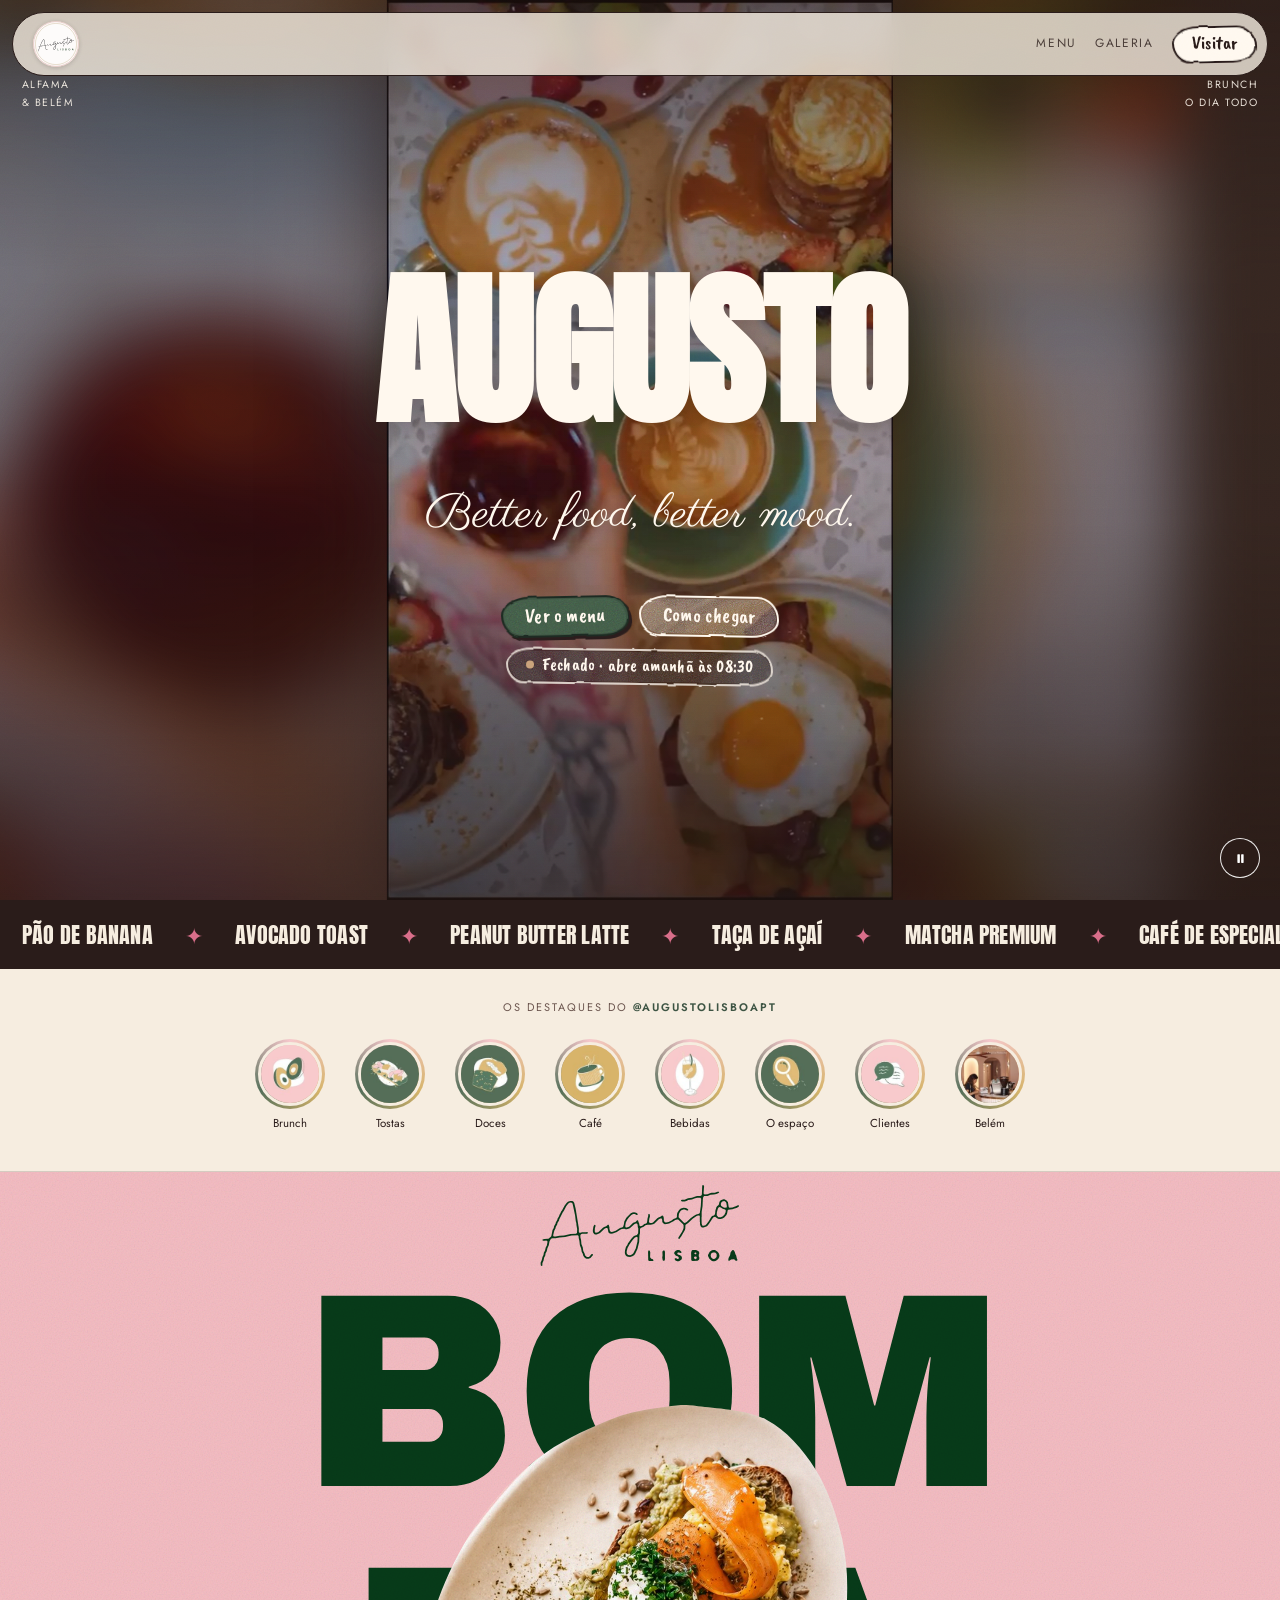
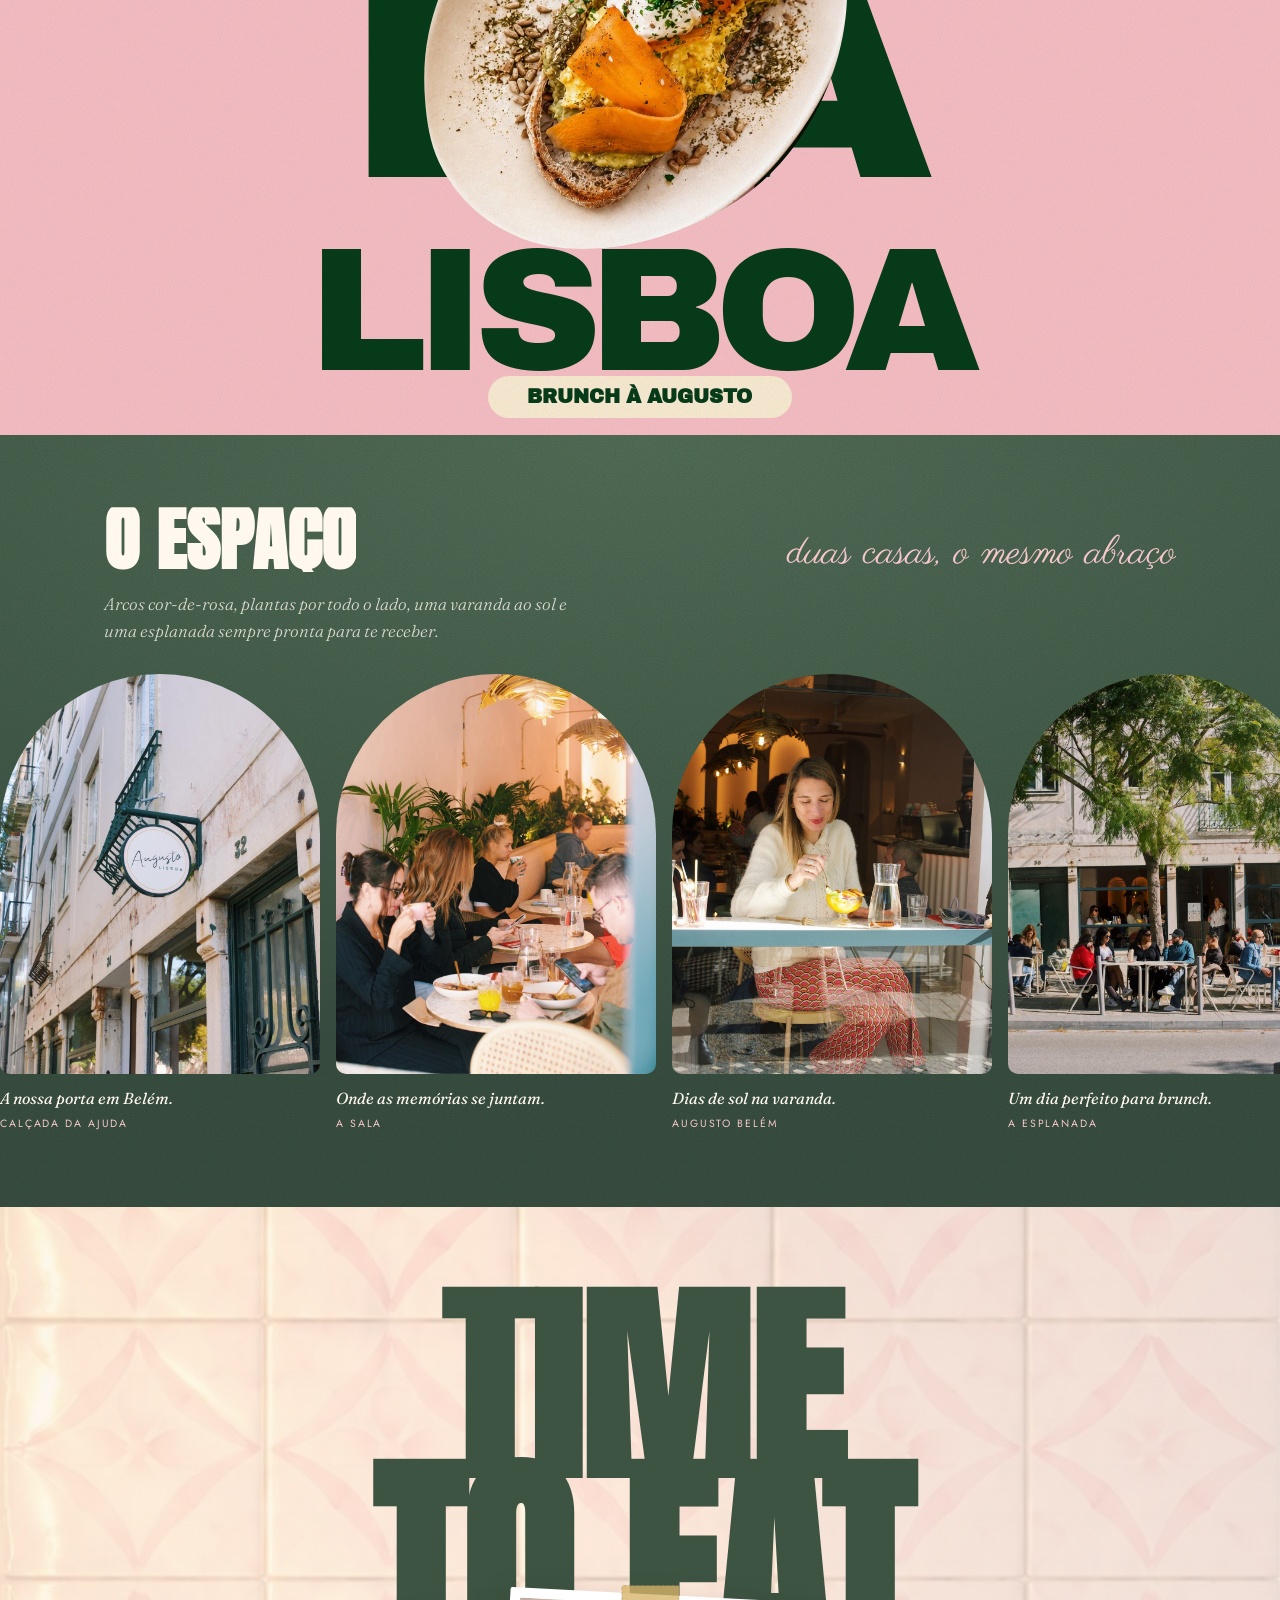
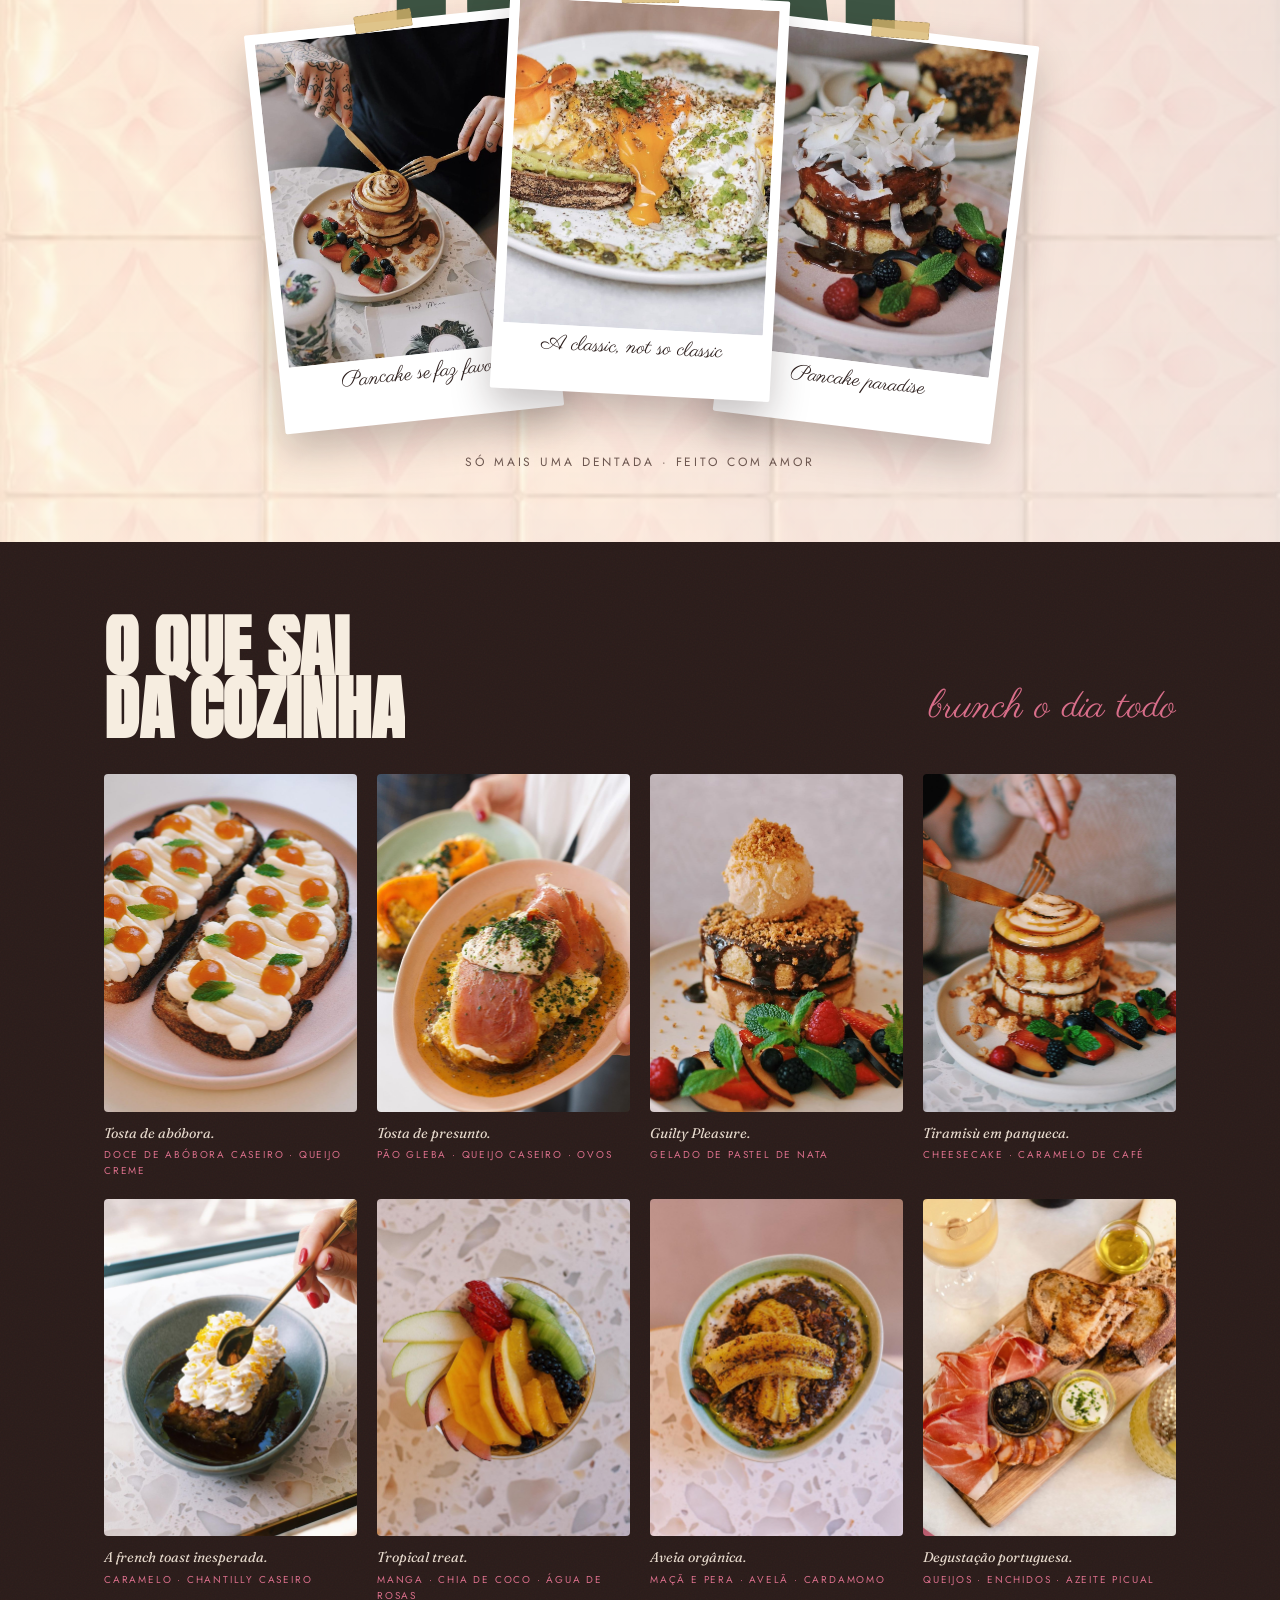
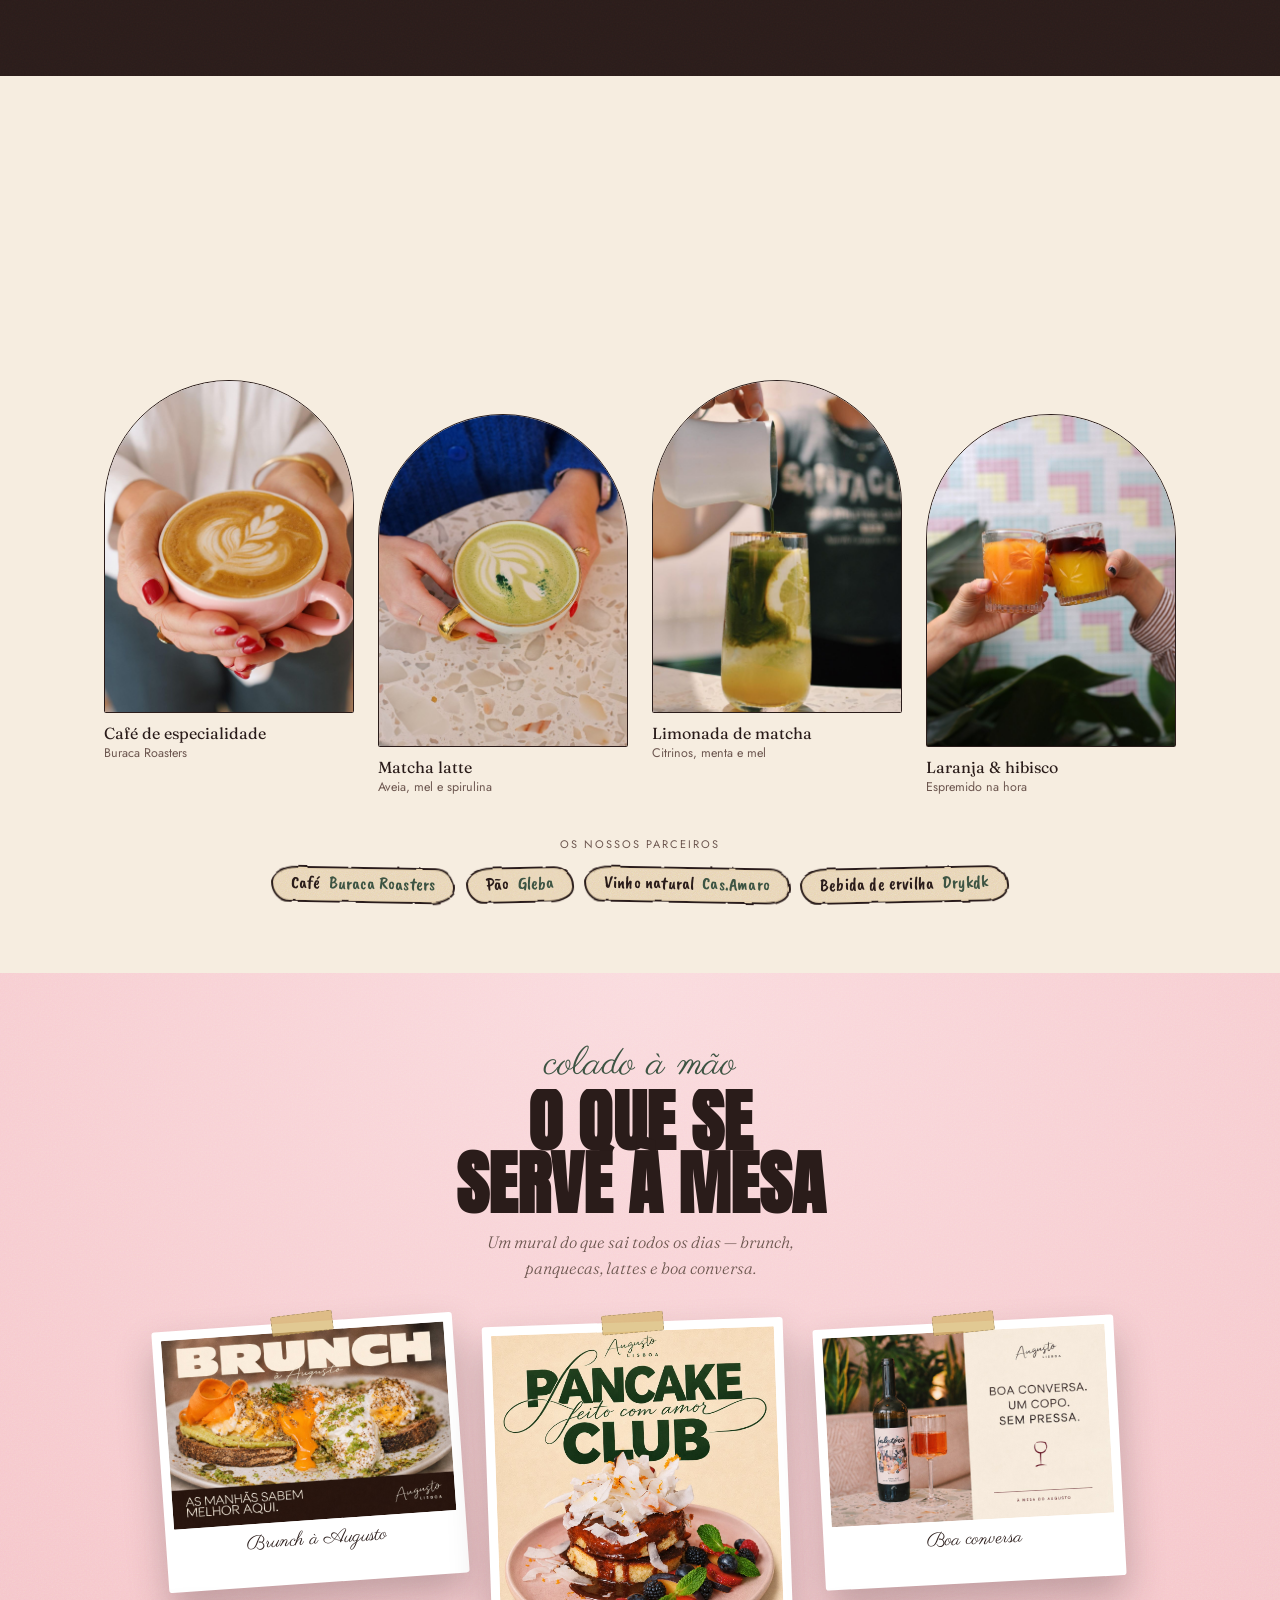
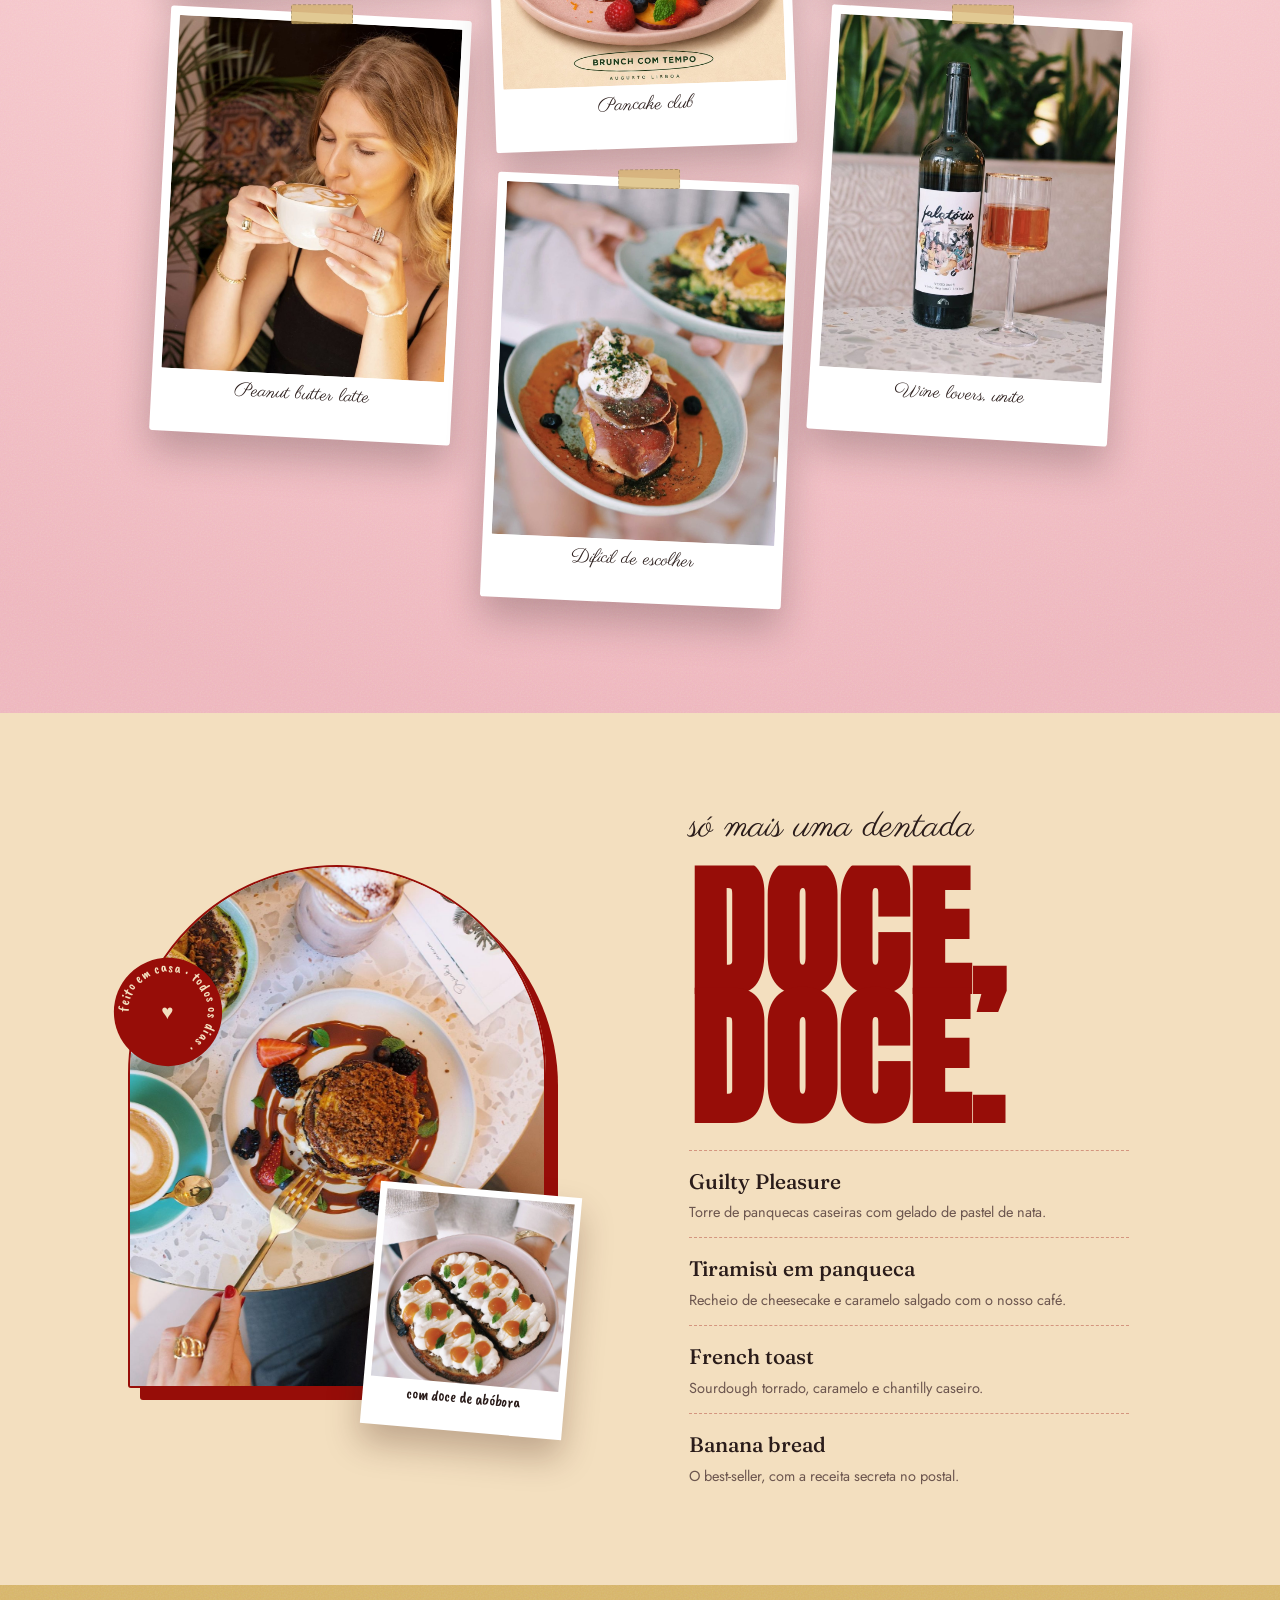
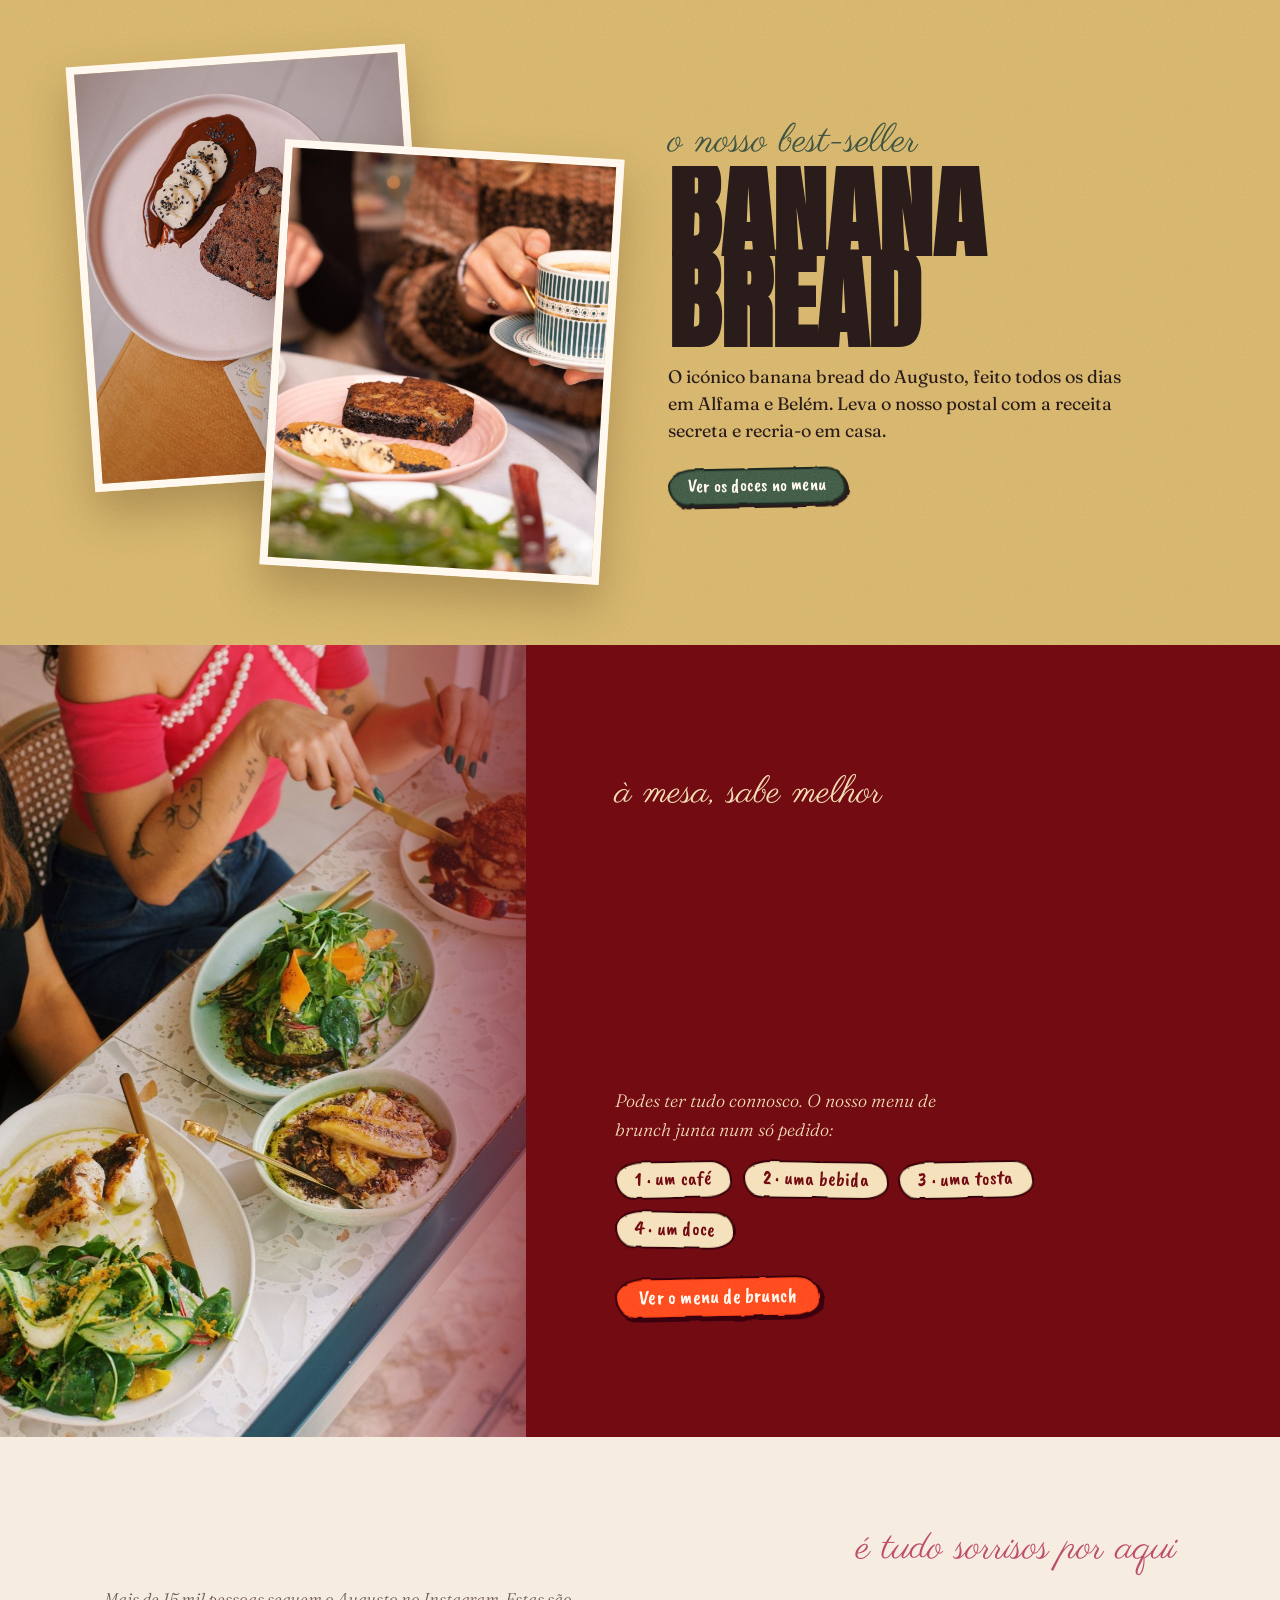
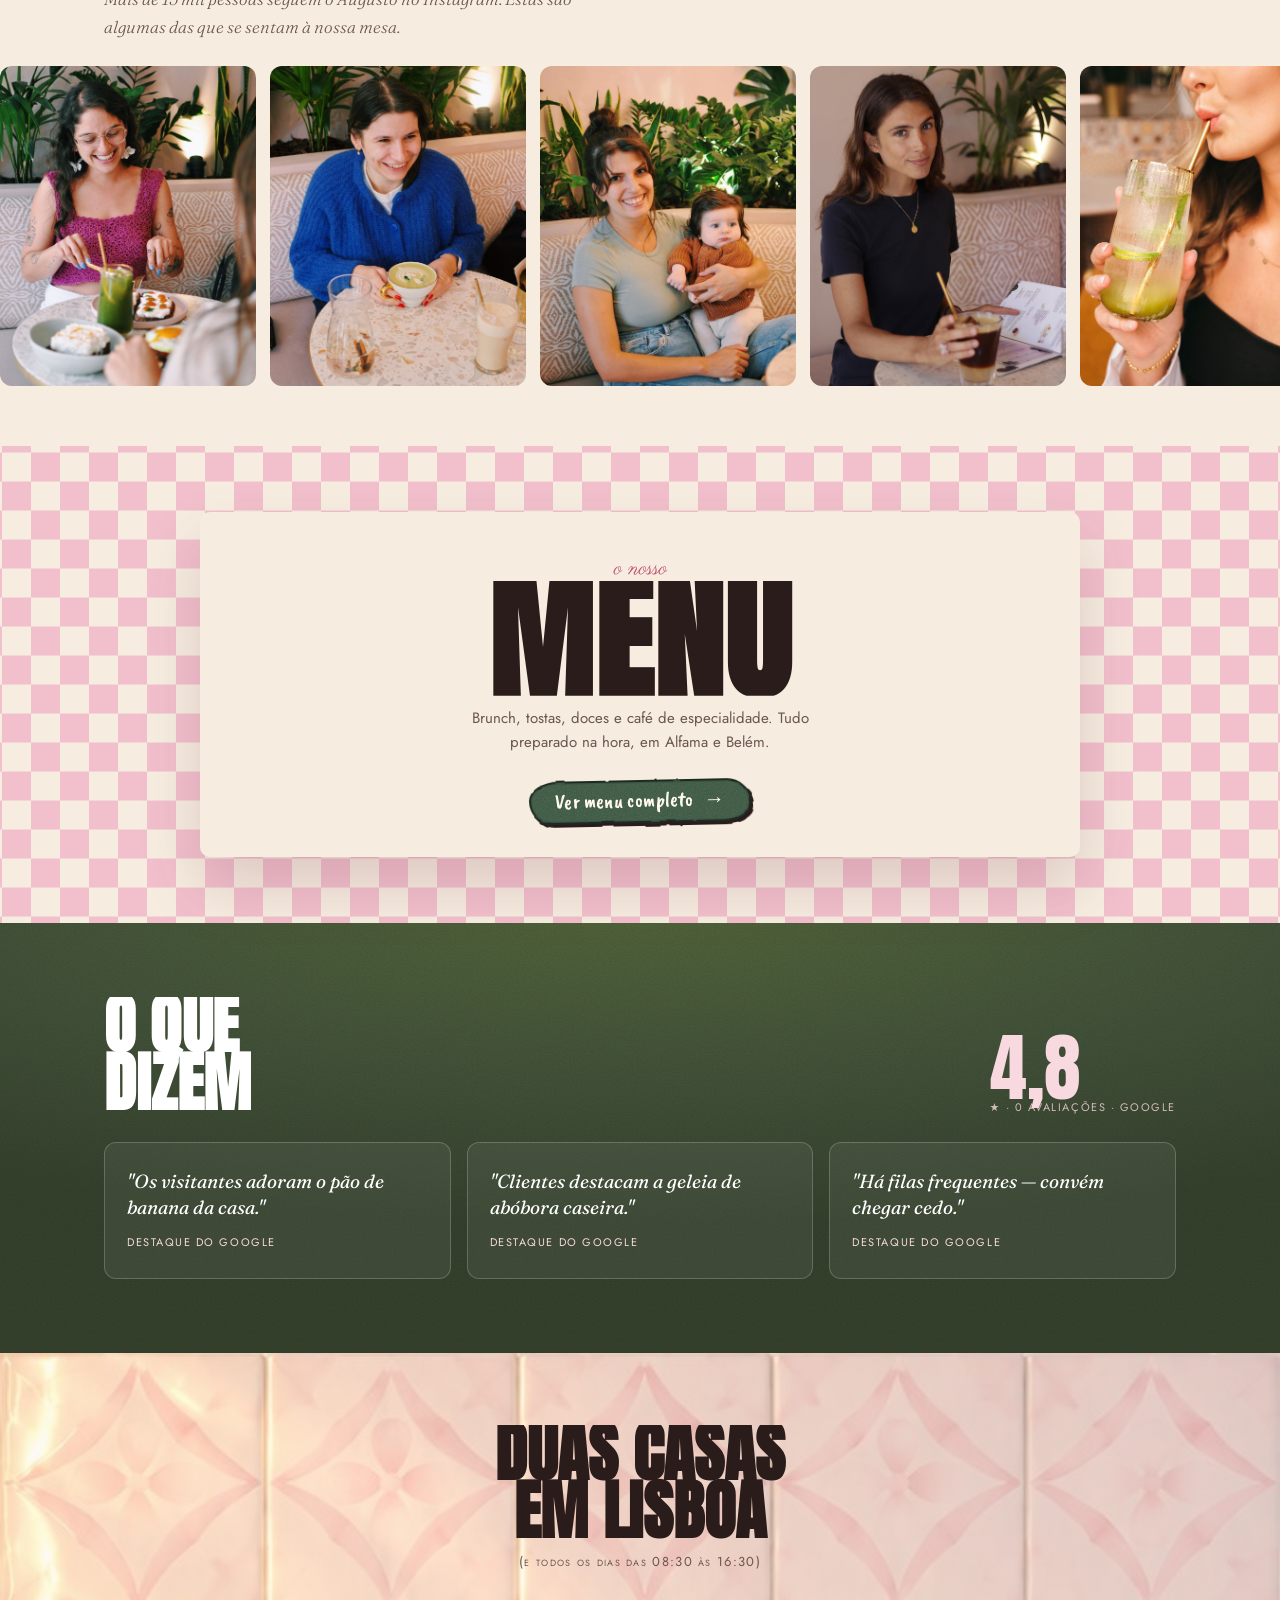
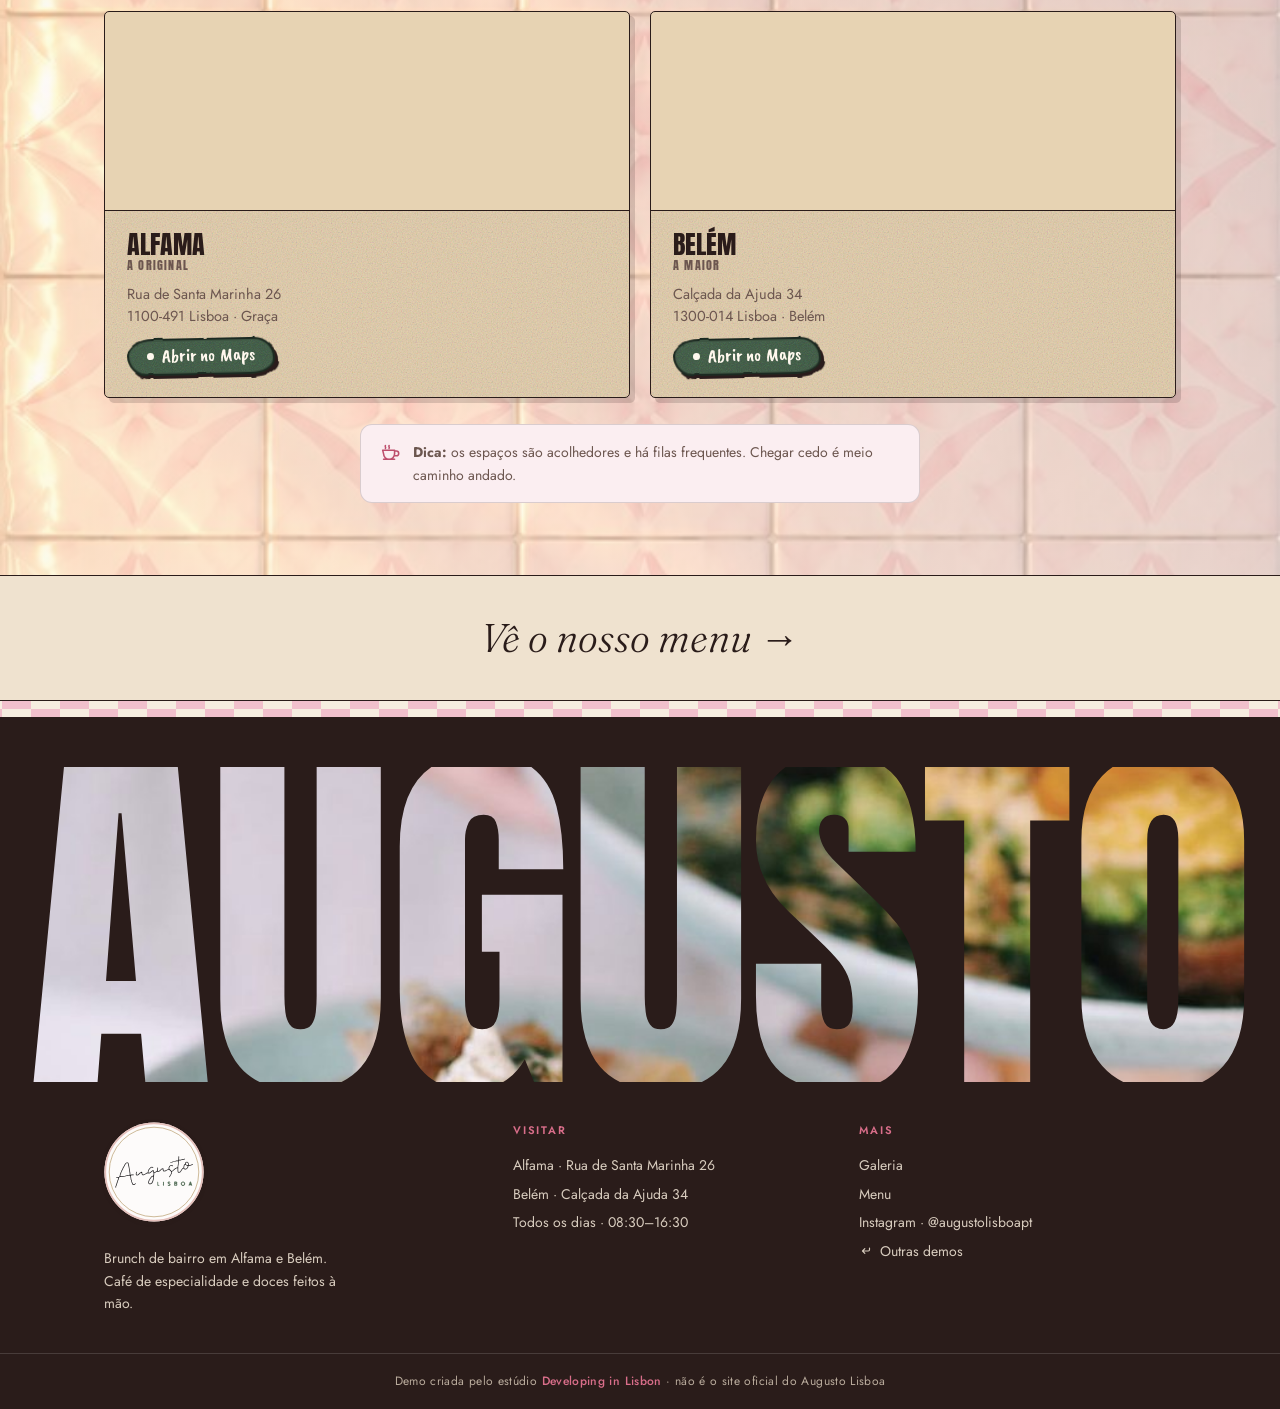
==== commit 9f68c731: "augusto: Doce e Boa companhia sem recortes, com fotos inteiras - Doce, doce: janela em arco com a me" ====
--- a/augusto-lisboa/index.html
+++ b/augusto-lisboa/index.html
@@ -264,6 +264,45 @@
     background:rgba(214,180,106,.78); border:1px dashed rgba(42,28,26,.22); border-radius:2px}
   .tte2-cap{position:relative; z-index:2; margin:58px 0 0; font-size:12px; letter-spacing:.24em; text-transform:uppercase; color:var(--ink-soft)}
 
+  /* ============ DOCE, DOCE (janela em arco, polaroid e selo a rodar) ============ */
+  .doce{background:#f3dfbf; color:#970d08; padding:84px 22px; overflow:hidden}
+  .doce-in{max-width:var(--maxw); margin:0 auto; display:grid; gap:56px; align-items:center}
+  @media(min-width:860px){.doce-in{grid-template-columns:1.05fr 1fr; gap:72px}}
+  .doce-pics{position:relative; width:100%; max-width:440px; margin:0 auto; padding:0 22px 44px 0}
+  .doce-arch{aspect-ratio:4/5; border-radius:999px 999px 14px 14px; overflow:hidden; border:2px solid #970d08; box-shadow:12px 12px 0 #970d08}
+  .doce-arch img{width:100%; height:100%; object-fit:cover}
+  .doce-pol{position:absolute; right:-4px; bottom:0; width:46%; margin:0; background:#fff; padding:7px 7px 26px; rotate:5deg; box-shadow:0 18px 34px rgba(60,20,10,.28)}
+  .doce-pol img{width:100%; aspect-ratio:1; object-fit:cover}
+  .doce-pol figcaption{margin-top:6px; text-align:center; font-family:var(--hand); font-size:16px; line-height:1; color:var(--ink)}
+  .doce-seal{position:absolute; left:-16px; top:16%; width:112px; height:112px; animation:spin 24s linear infinite}
+  .doce-seal circle{fill:#970d08}
+  .doce-seal text{fill:#f3dfbf; font-family:var(--hand); font-size:15.5px; letter-spacing:.06em}
+  .doce-seal .c{text-anchor:middle; font-size:22px}
+  @keyframes spin{to{rotate:360deg}}
+  .doce-tx .script{font-size:clamp(26px,7vw,38px); color:var(--ink)}
+  .doce-tx h2{font-family:var(--anton); text-transform:uppercase; font-size:clamp(72px,20vw,150px); line-height:.86; margin:8px 0 26px}
+  .doce-list{list-style:none; margin:0; padding:0; max-width:440px}
+  .doce-list li{padding:14px 0; border-top:1.5px dashed rgba(151,13,8,.35)}
+  .doce-list b{display:block; font-family:var(--disp); font-weight:500; font-size:21px; color:var(--ink)}
+  .doce-list span{display:block; margin-top:2px; font-size:14.5px; color:var(--ink-soft)}
+
+  /* ============ BOA COMPANHIA (foto inteira + menu de brunch em cápsulas) ============ */
+  .boa{display:grid; background:#730b13; color:#f4deb4}
+  @media(min-width:860px){.boa{grid-template-columns:1fr 1fr; min-height:88svh}}
+  .boa-ph{position:relative; min-height:64svh; overflow:hidden}
+  .boa-ph img{position:absolute; inset:0; width:100%; height:100%; object-fit:cover}
+  .boa-ph::after{content:""; position:absolute; inset:0; background:linear-gradient(0deg, rgba(115,11,19,.6), transparent 42%)}
+  @media(min-width:860px){.boa-ph::after{background:linear-gradient(270deg, rgba(115,11,19,.65), transparent 38%)}}
+  .boa-tx{padding:52px 26px 64px; display:flex; flex-direction:column; justify-content:center; gap:16px}
+  @media(min-width:860px){.boa-tx{padding:70px 7vw}}
+  .boa-tx .script{font-size:clamp(26px,7vw,38px)}
+  .boa-tx h2{font-family:var(--anton); text-transform:uppercase; color:#ff451b; font-size:clamp(64px,17vw,132px); line-height:.86}
+  .boa-tx p{margin:4px 0 0; max-width:34ch; font-family:var(--disp); font-style:italic; font-weight:300; font-size:18px}
+  .boa-combo{display:flex; flex-wrap:wrap; gap:12px 10px; max-width:430px}
+  .boa-combo .pill{--p-bg:#f4deb4; --p-line:#3a0509; --p-ink:#730b13; font-size:20px}
+  .boa-cta{align-self:flex-start; margin-top:12px; font-size:21px; padding:8px 24px 10px; --p-bg:#ff451b; --p-line:#3a0509; --p-ink:#fff8ee; --p-sh:#3a0509}
+  .boa-cta:hover{--p-bg:#e83a12}
+
   /* ============ HORA DE COMER (letras espalhadas sobre foto — Time to Eat) ============ */
   .tte{position:relative; min-height:92svh; overflow:hidden; display:grid; place-items:center; padding:72px 16px;
     background:#241318 url("assets/hero-poster.jpg") center/cover no-repeat}
@@ -490,6 +529,7 @@
     .wipe{clip-path:none}
     .hero-top,.hero-word,.hero-bottom,.hero-bg video{animation:none; opacity:1}
     .marquee .track,.grain{animation:none}
+    .doce-seal{animation:none}
     .cl-track{animation:none; width:auto; overflow-x:auto; padding:0 24px}
   }
 </style>
@@ -560,7 +600,7 @@
     <div class="hl-row">
       <a class="hl" href="#galeria"><span class="ring"><img src="assets/ic-brunch.jpg" alt="" width="150" height="150"></span><span>Brunch</span></a>
       <a class="hl" href="#galeria"><span class="ring"><img src="assets/ic-toasts.jpg" alt="" width="150" height="150"></span><span>Tostas</span></a>
-      <a class="hl" href="#banana"><span class="ring"><img src="assets/ic-treats.jpg" alt="" width="150" height="150"></span><span>Doces</span></a>
+      <a class="hl" href="#doces"><span class="ring"><img src="assets/ic-treats.jpg" alt="" width="150" height="150"></span><span>Doces</span></a>
       <a class="hl" href="#cafe"><span class="ring"><img src="assets/ic-coffee.jpg" alt="" width="150" height="150"></span><span>Café</span></a>
       <a class="hl" href="#cafe"><span class="ring"><img src="assets/ic-drinks.jpg" alt="" width="150" height="150"></span><span>Bebidas</span></a>
       <a class="hl" href="#espaco"><span class="ring"><img src="assets/ic-discover.jpg" alt="" width="150" height="150"></span><span>O espaço</span></a>
@@ -669,20 +709,26 @@
     </div>
   </section>
 
-  <!-- POSTER: Doce Doce -->
-  <section class="story story-doce"  aria-label="DOCE DOCE">
- <div class="story-stage">
- <div class="story-brand build-piece"><span class="wm" role="img" aria-label="Augusto Lisboa"></span></div>
-
- <h2 class="story-type"><span class="build-word word-0" style="--i:0">DOCE</span><span class="build-word word-1" style="--i:1">DOCE</span></h2>
- <svg class="story-cutout build-piece" viewBox="0 0 1122 1402" role="img" aria-label="Prato de brunch Augusto Lisboa">
- <defs><clipPath id="cut-doce"><path d="M 547,419 C 593.8,419.3 633.5,429.2 674,444 C 714.5,458.8 756.8,480.0 790,508 C 823.2,536.0 853.7,573.2 873,612 C 892.3,650.8 902.7,698.5 906,741 C 909.3,783.5 904.2,828.5 893,867 C 881.8,905.5 864.7,941.3 839,972 C 813.3,1002.7 778.2,1031.8 739,1051 C 699.8,1070.2 649.7,1082.8 604,1087 C 558.3,1091.2 508.8,1086.7 465,1076 C 421.2,1065.3 379.0,1045.3 341,1023 C 303.0,1000.7 264.0,973.3 237,942 C 210.0,910.7 191.2,872.7 179,835 C 166.8,797.3 161.3,754.8 164,716 C 166.7,677.2 177.2,637.3 195,602 C 212.8,566.7 238.0,530.7 271,504 C 304.0,477.3 347.0,456.2 393,442 C 439.0,427.8 500.2,418.7 547,419 Z M0,402 C60,436 125,447 172,490 Q213,524 223,551 L202,617 C162,701 155,816 190,876 C141,848 115,799 100,722 Q39,704 0,681 Z M1122,403 C1060,451 982,453 922,493 Q865,513 843,555 C891,611 924,714 915,817 Q956,768 971,720 C1040,704 1081,687 1122,660 Z"/></clipPath></defs>
- <image href="assets/poster-doce-doce.jpg" width="1122" height="1402" preserveAspectRatio="none" clip-path="url(#cut-doce)"/>
- </svg>
- <p class="story-caption build-piece">SÓ MAIS UMA DENTADA.</p>
- </div>
- <div class="story-margin" aria-hidden="true">AUGUSTO LISBOA <span>BRUNCH DE BAIRRO</span></div>
- </section>
+  <!-- DOCE, DOCE (editorial: janela em arco + polaroid + selo) -->
+  <section class="doce" id="doces" aria-label="Doces da casa">
+    <div class="doce-in">
+      <div class="doce-pics reveal">
+        <div class="doce-arch"><img src="assets/doce-mesa.jpg" alt="Mesa vista de cima com panquecas, taça de banana e latte" loading="lazy" width="1080" height="1350"></div>
+        <figure class="doce-pol"><img src="assets/tosta-cream.jpg" alt="Tostas com doce de abóbora e queijo creme" loading="lazy"><figcaption>com doce de abóbora</figcaption></figure>
+        <svg class="doce-seal" viewBox="0 0 120 120" aria-hidden="true"><defs><path id="sealPath" d="M60 60 m-43 0 a43 43 0 1 1 86 0 a43 43 0 1 1 -86 0"/></defs><circle cx="60" cy="60" r="58"/><text><textPath href="#sealPath">feito em casa · todos os dias · </textPath></text><text class="c" x="60" y="68">♥</text></svg>
+      </div>
+      <div class="doce-tx reveal">
+        <span class="script">só mais uma dentada</span>
+        <h2 class="wipe">Doce,<br>doce.</h2>
+        <ul class="doce-list">
+          <li><b>Guilty Pleasure</b><span>Torre de panquecas caseiras com gelado de pastel de nata.</span></li>
+          <li><b>Tiramisù em panqueca</b><span>Recheio de cheesecake e caramelo salgado com o nosso café.</span></li>
+          <li><b>French toast</b><span>Sourdough torrado, caramelo e chantilly caseiro.</span></li>
+          <li><b>Banana bread</b><span>O best-seller, com a receita secreta no postal.</span></li>
+        </ul>
+      </div>
+    </div>
+  </section>
 
   <!-- BANANA BREAD (o best-seller) -->
   <section class="banana grainy" id="banana" aria-label="Banana bread">
@@ -700,20 +746,19 @@
     </div>
   </section>
 
-  <!-- POSTER: Boa Companhia -->
-  <section class="story story-boa"  aria-label="BOA COMPANHIA">
- <div class="story-stage">
- <div class="story-brand build-piece"><span class="wm" role="img" aria-label="Augusto Lisboa"></span></div>
-
- <h2 class="story-type"><span class="build-word word-0" style="--i:0">BOA</span><span class="build-word word-1" style="--i:1">COMPANHIA</span></h2>
- <svg class="story-cutout build-piece" viewBox="0 0 1122 1402" role="img" aria-label="Prato de brunch Augusto Lisboa">
- <defs><clipPath id="cut-boa"><path d="M 304,568 C 341.3,564.3 379.3,566.0 420,576 C 460.7,586.0 507.8,604.7 548,628 C 588.2,651.3 627.7,683.5 661,716 C 694.3,748.5 725.0,788.0 748,823 C 771.0,858.0 791.3,897.8 799,926 C 806.7,954.2 805.2,969.5 794,992 C 782.8,1014.5 759.2,1043.7 732,1061 C 704.8,1078.3 666.5,1091.2 631,1096 C 595.5,1100.8 558.3,1097.5 519,1090 C 479.7,1082.5 436.3,1068.7 395,1051 C 353.7,1033.3 307.2,1009.0 271,984 C 234.8,959.0 204.0,930.7 178,901 C 152.0,871.3 128.3,835.3 115,806 C 101.7,776.7 95.8,750.5 98,725 C 100.2,699.5 111.7,674.2 128,653 C 144.3,631.8 166.7,612.2 196,598 C 225.3,583.8 266.7,571.7 304,568 Z M 655,395 C 686.8,393.8 745.7,392.5 788,399 C 830.3,405.5 872.0,419.2 909,434 C 946.0,448.8 985.7,468.7 1010,488 C 1034.3,507.3 1049.5,530.3 1055,550 C 1060.5,569.7 1053.5,591.0 1043,606 C 1032.5,621.0 1015.7,630.8 992,640 C 968.3,649.2 933.7,657.5 901,661 C 868.3,664.5 832.3,665.7 796,661 C 759.7,656.3 718.7,645.8 683,633 C 647.3,620.2 609.7,602.0 582,584 C 554.3,566.0 530.5,543.3 517,525 C 503.5,506.7 497.2,489.8 501,474 C 504.8,458.2 524.0,441.3 540,430 C 556.0,418.7 577.8,411.8 597,406 C 616.2,400.2 623.2,396.2 655,395 Z M0,294 C60,332 101,412 159,454 C248,476 337,514 407,552 L458,568 L304,568 Q224,573 181,605 C111,574 51,554 0,532 Z M702,660 Q807,677 869,665 C849,701 804,715 763,718 Z M688,405 Q711,384 727,369 Q745,346 751,366 L758,401 Z"/></clipPath></defs>
- <image href="assets/poster-boa-companhia.jpg" width="1122" height="1402" preserveAspectRatio="none" clip-path="url(#cut-boa)"/>
- </svg>
- <p class="story-caption build-piece">À MESA, SABE MELHOR.</p>
- </div>
- <div class="story-margin" aria-hidden="true">AUGUSTO LISBOA <span>BRUNCH DE BAIRRO</span></div>
- </section>
+  <!-- BOA COMPANHIA (dividida: foto inteira + o menu de brunch em cápsulas) -->
+  <section class="boa" aria-label="Boa companhia">
+    <div class="boa-ph"><img src="assets/boa-mesa.jpg" alt="Amigas à mesa com panquecas, tostas e saladas" loading="lazy" width="1080" height="1350"></div>
+    <div class="boa-tx reveal">
+      <span class="script">à mesa, sabe melhor</span>
+      <h2 class="wipe">Boa<br>companhia</h2>
+      <p>Podes ter tudo connosco. O nosso menu de brunch junta num só pedido:</p>
+      <div class="boa-combo">
+        <span class="pill">1 · um café</span><span class="pill">2 · uma bebida</span><span class="pill">3 · uma tosta</span><span class="pill">4 · um doce</span>
+      </div>
+      <a class="pill pill-fill boa-cta" href="menu.html">Ver o menu de brunch</a>
+    </div>
+  </section>
 
   <!-- CLIENTES -->
   <section class="clientes" id="clientes" aria-label="Clientes">
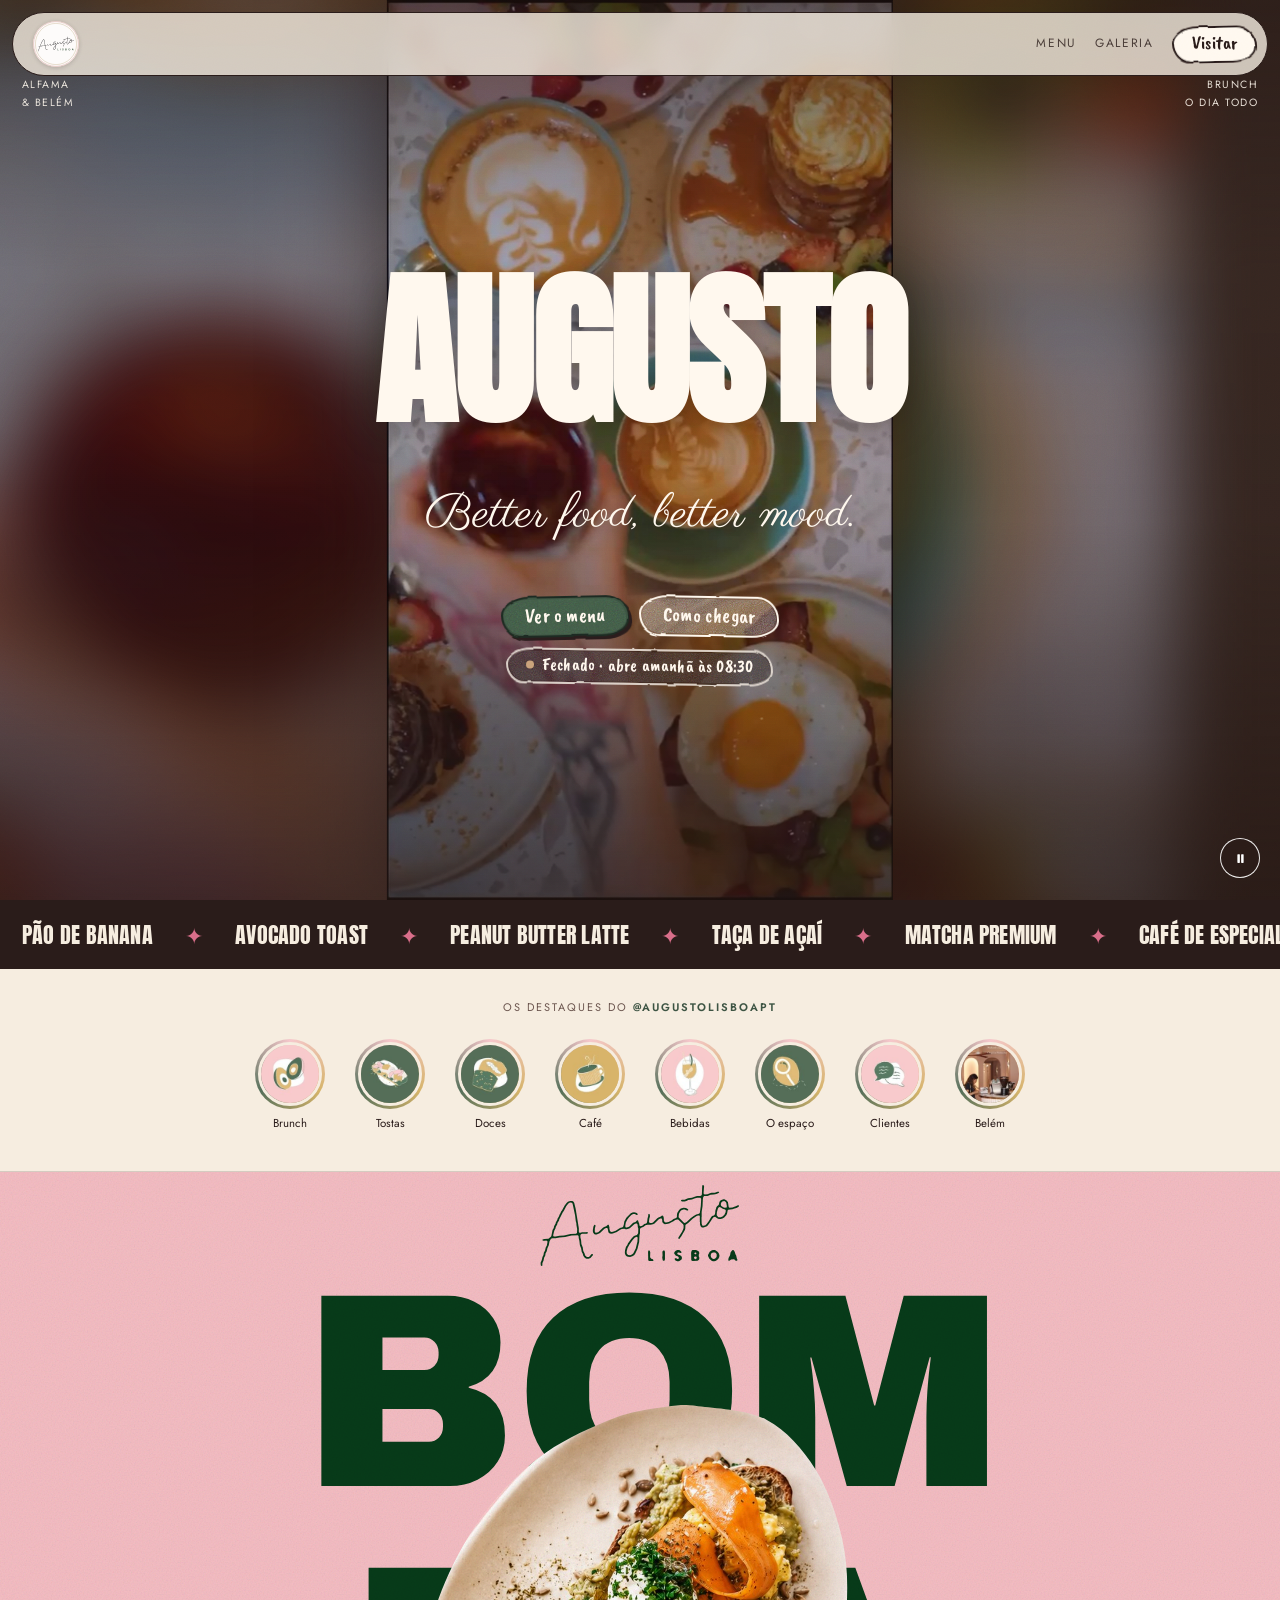
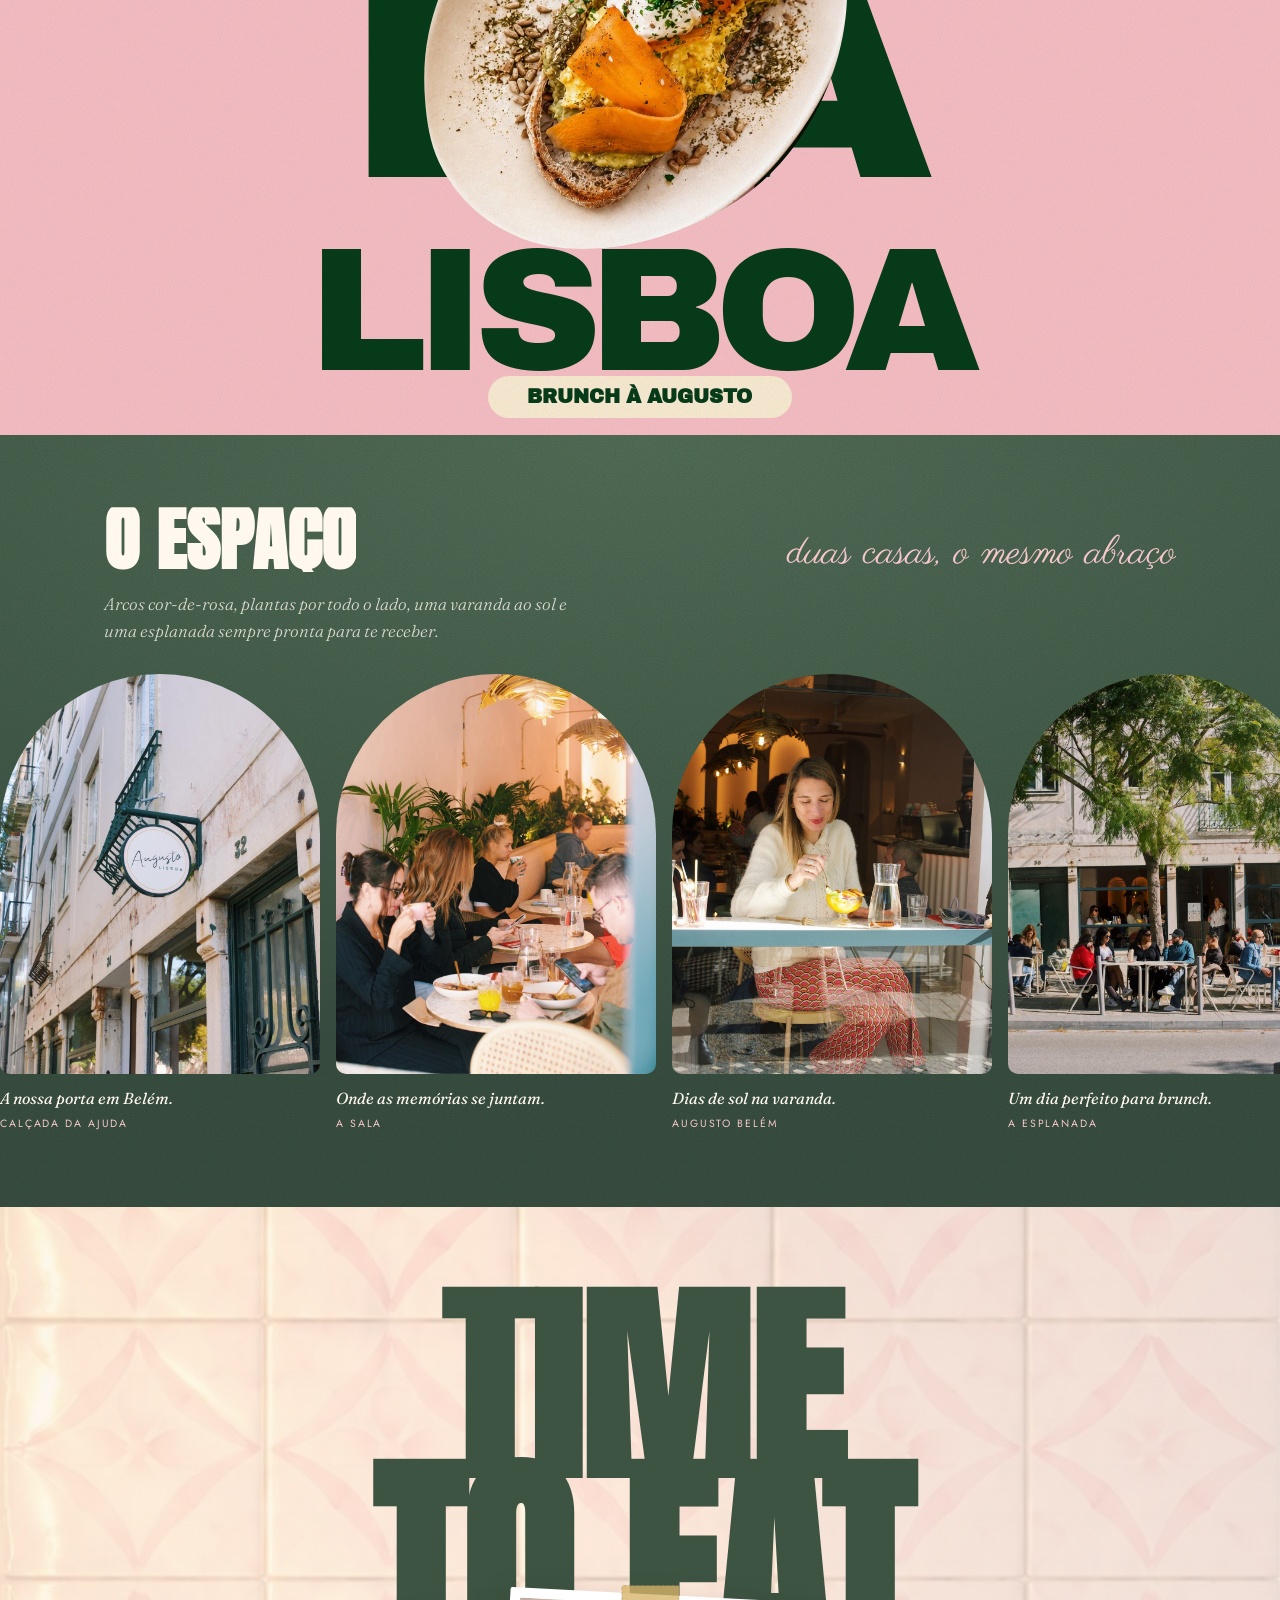
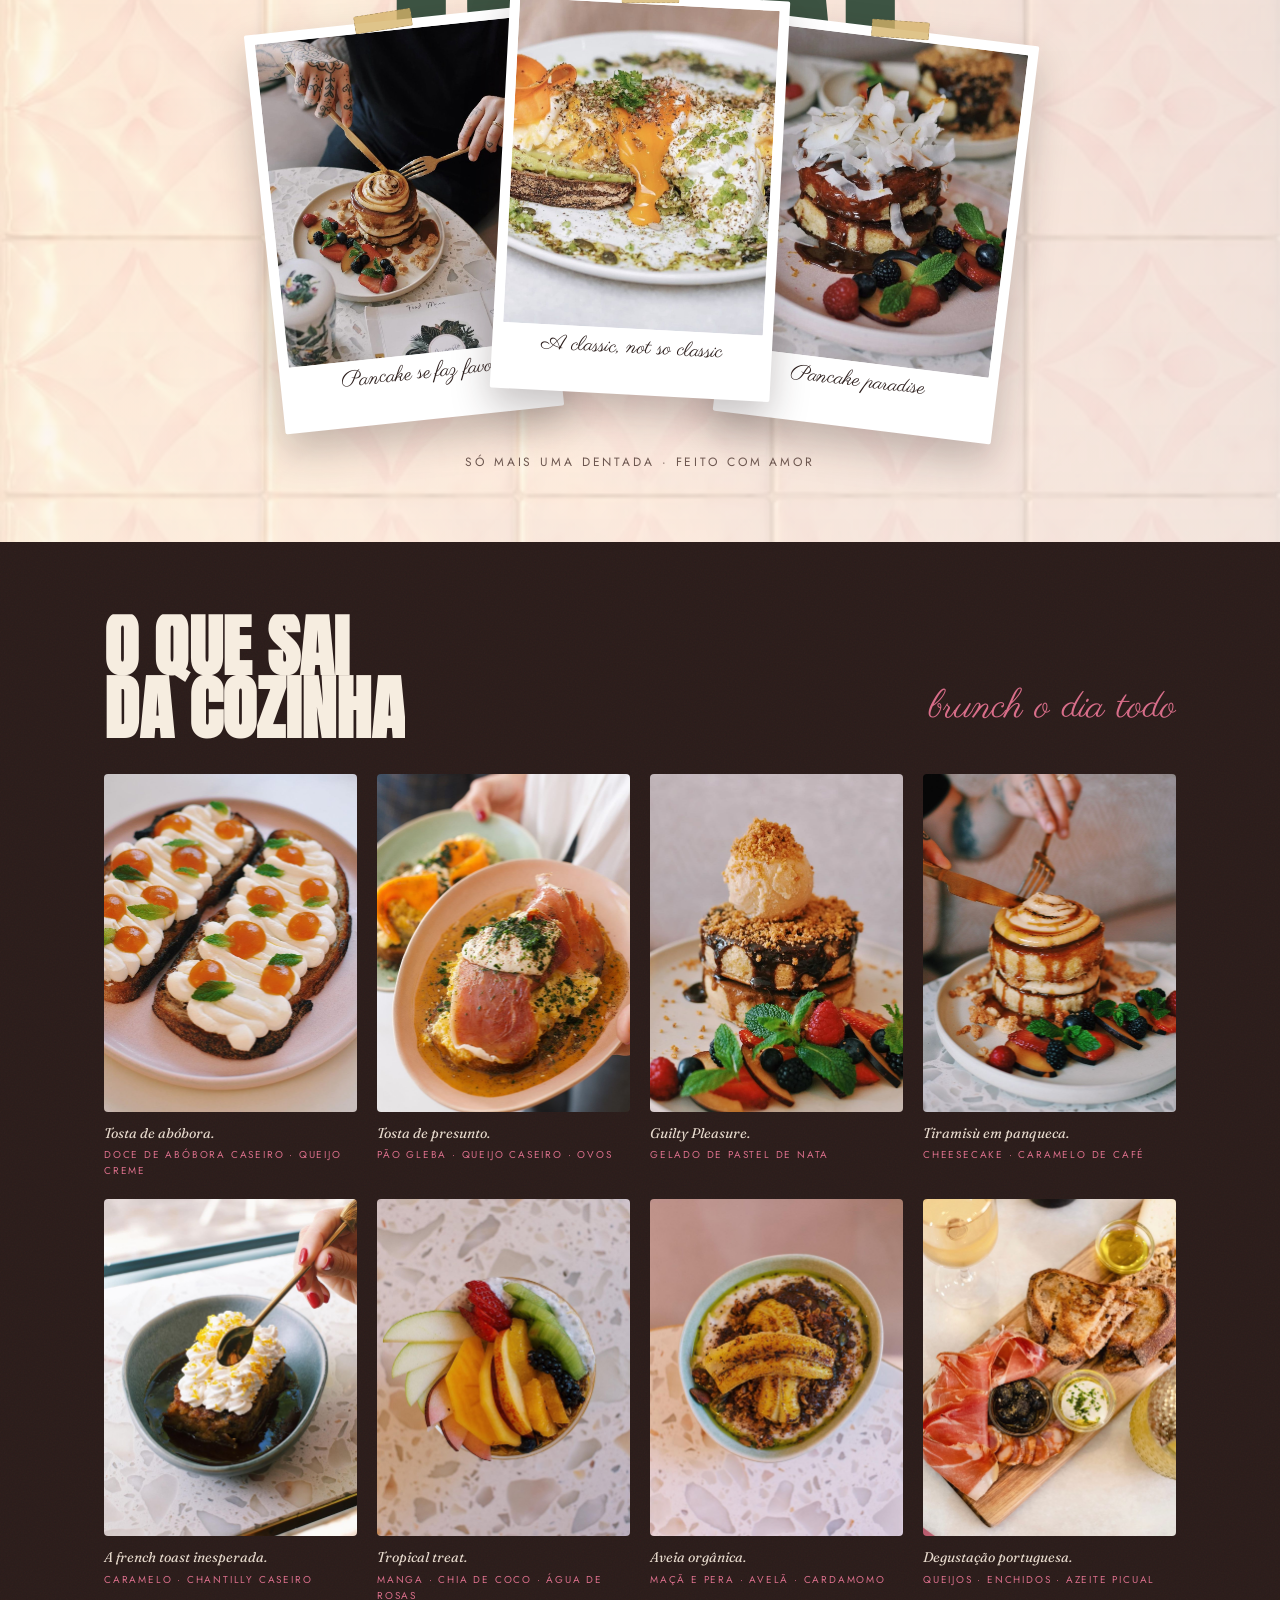
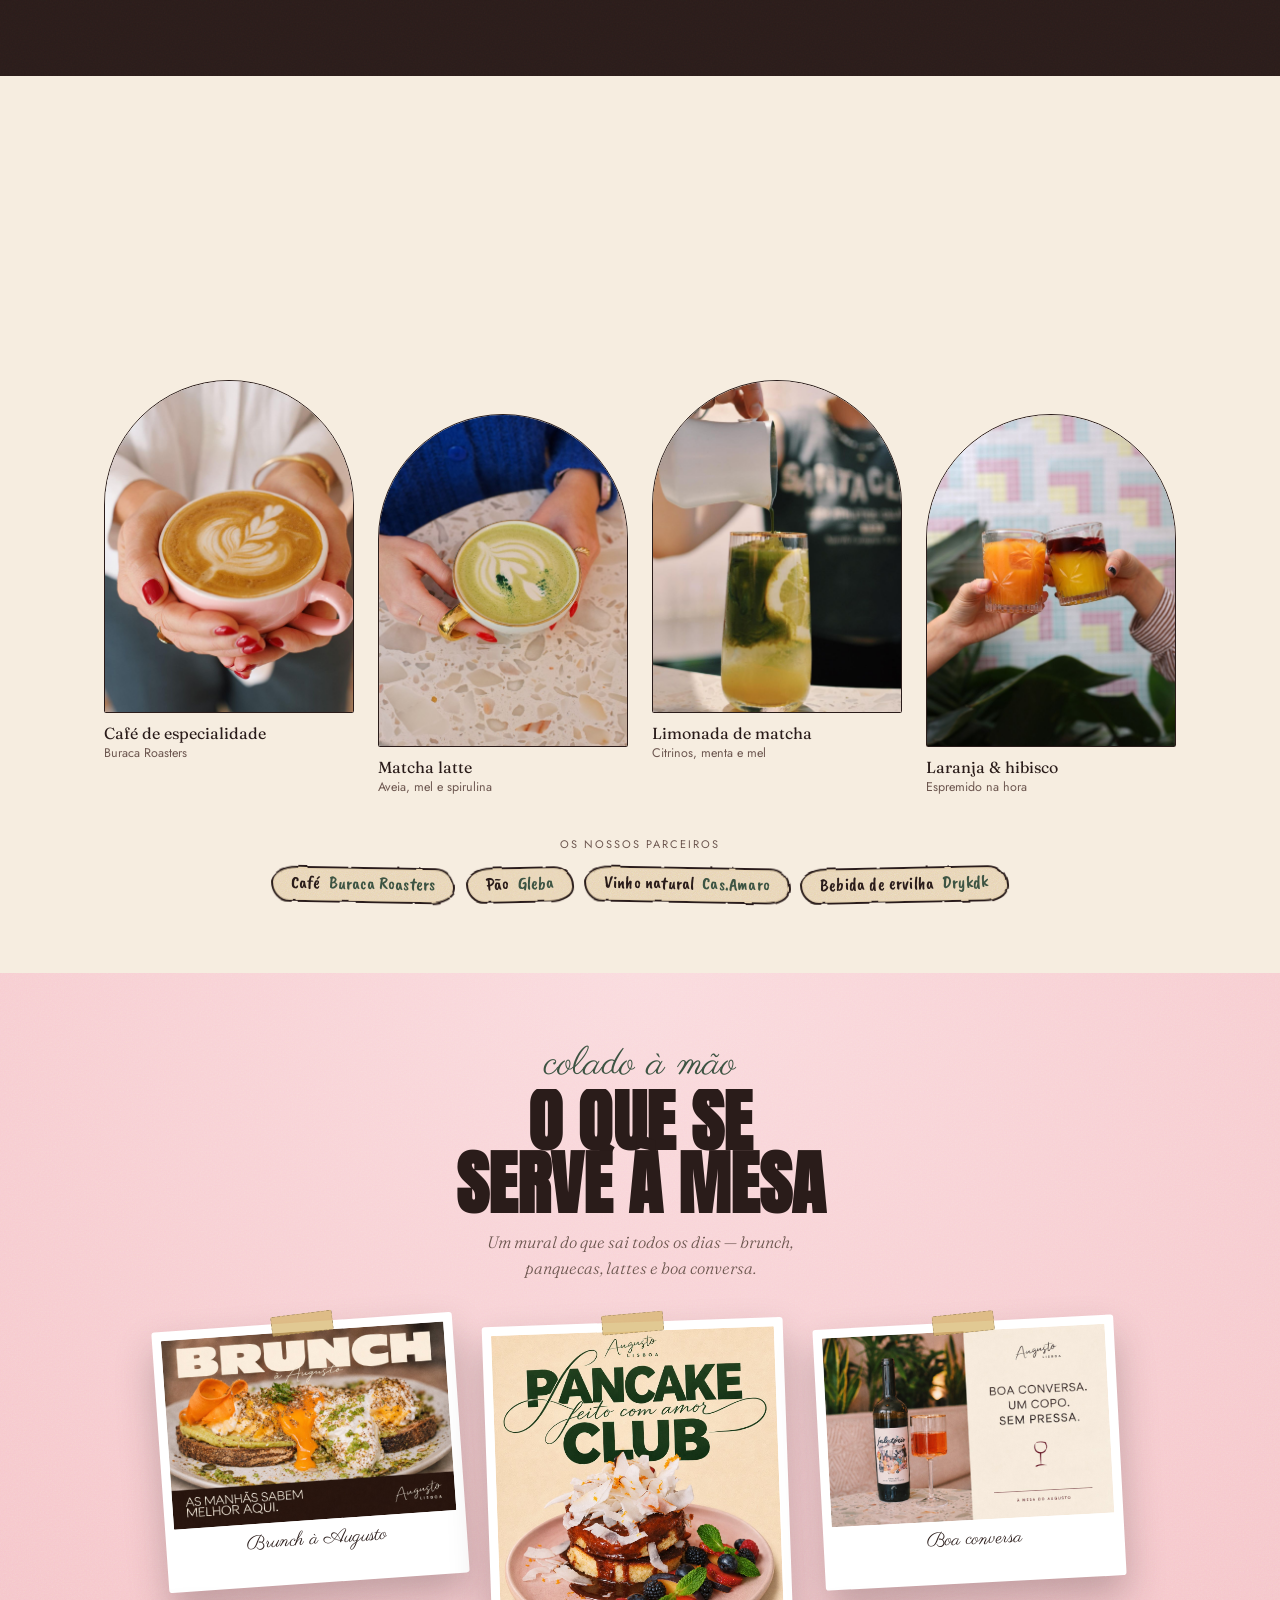
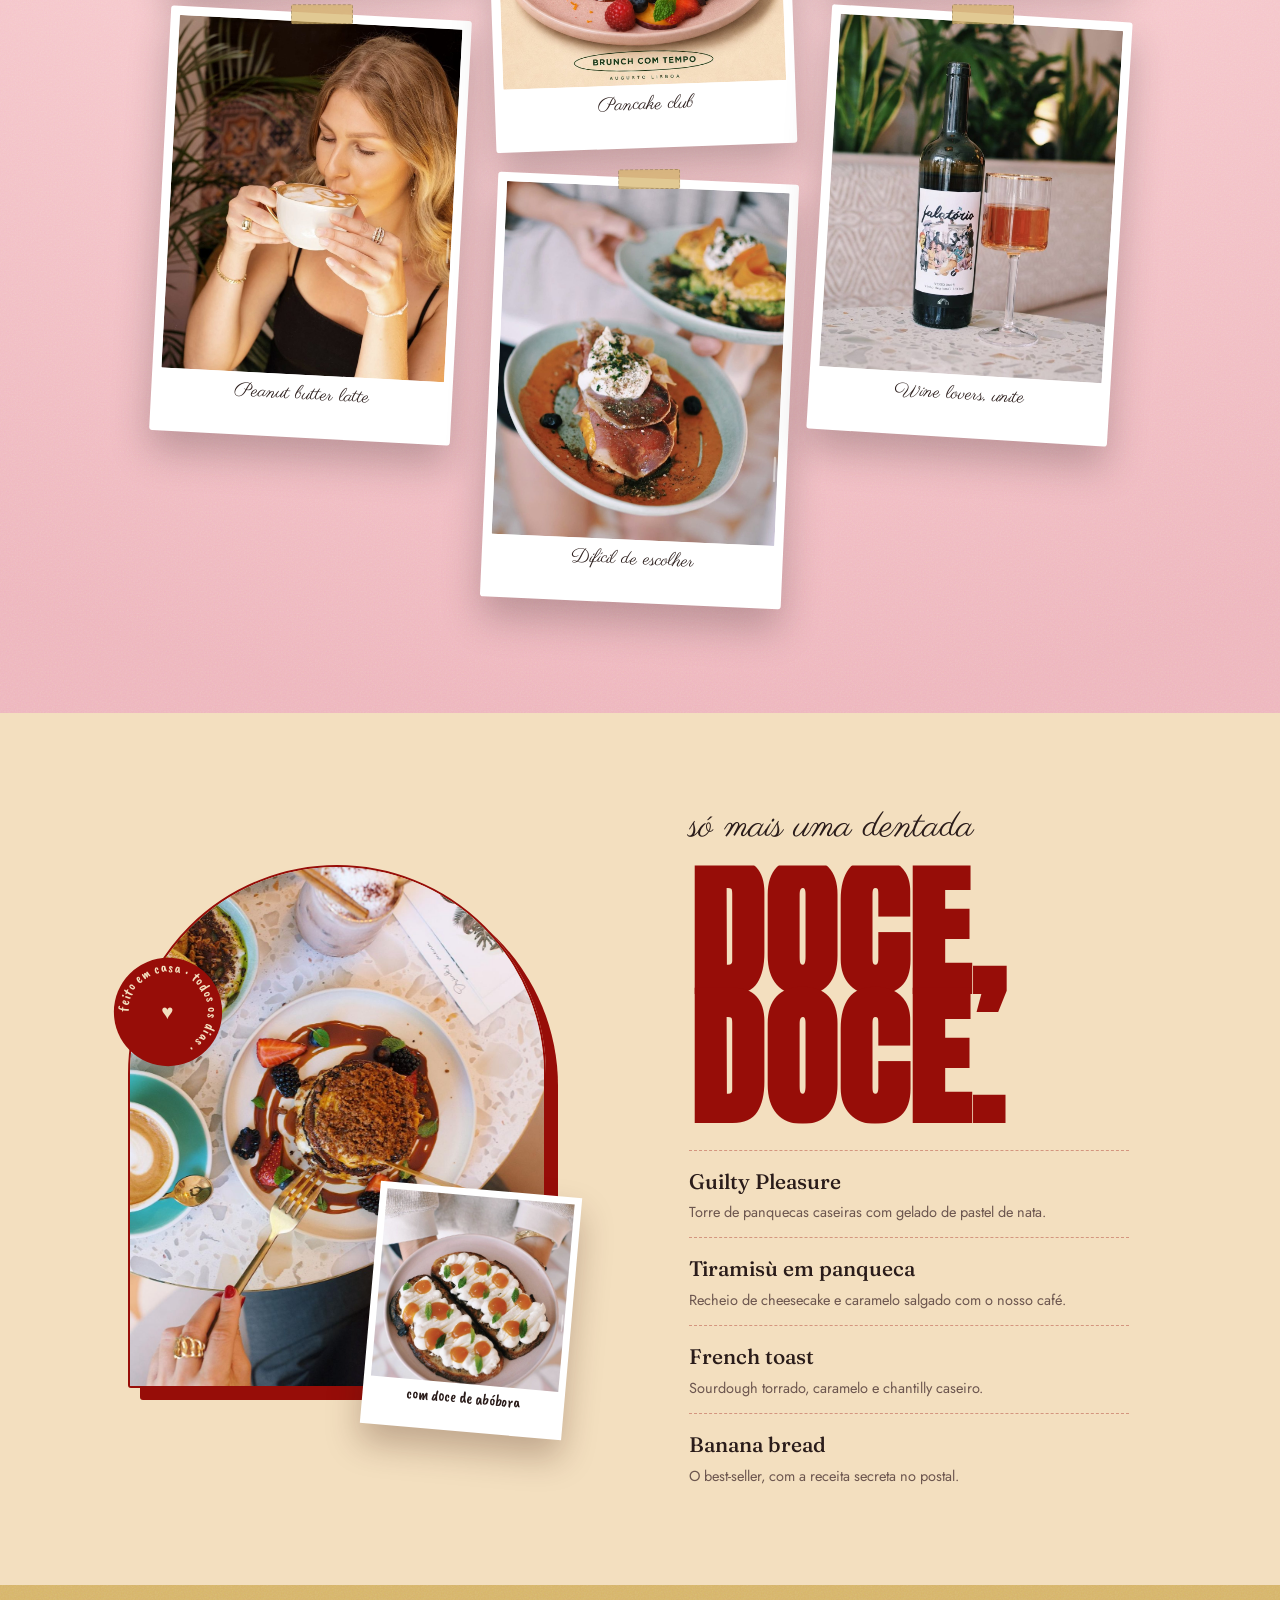
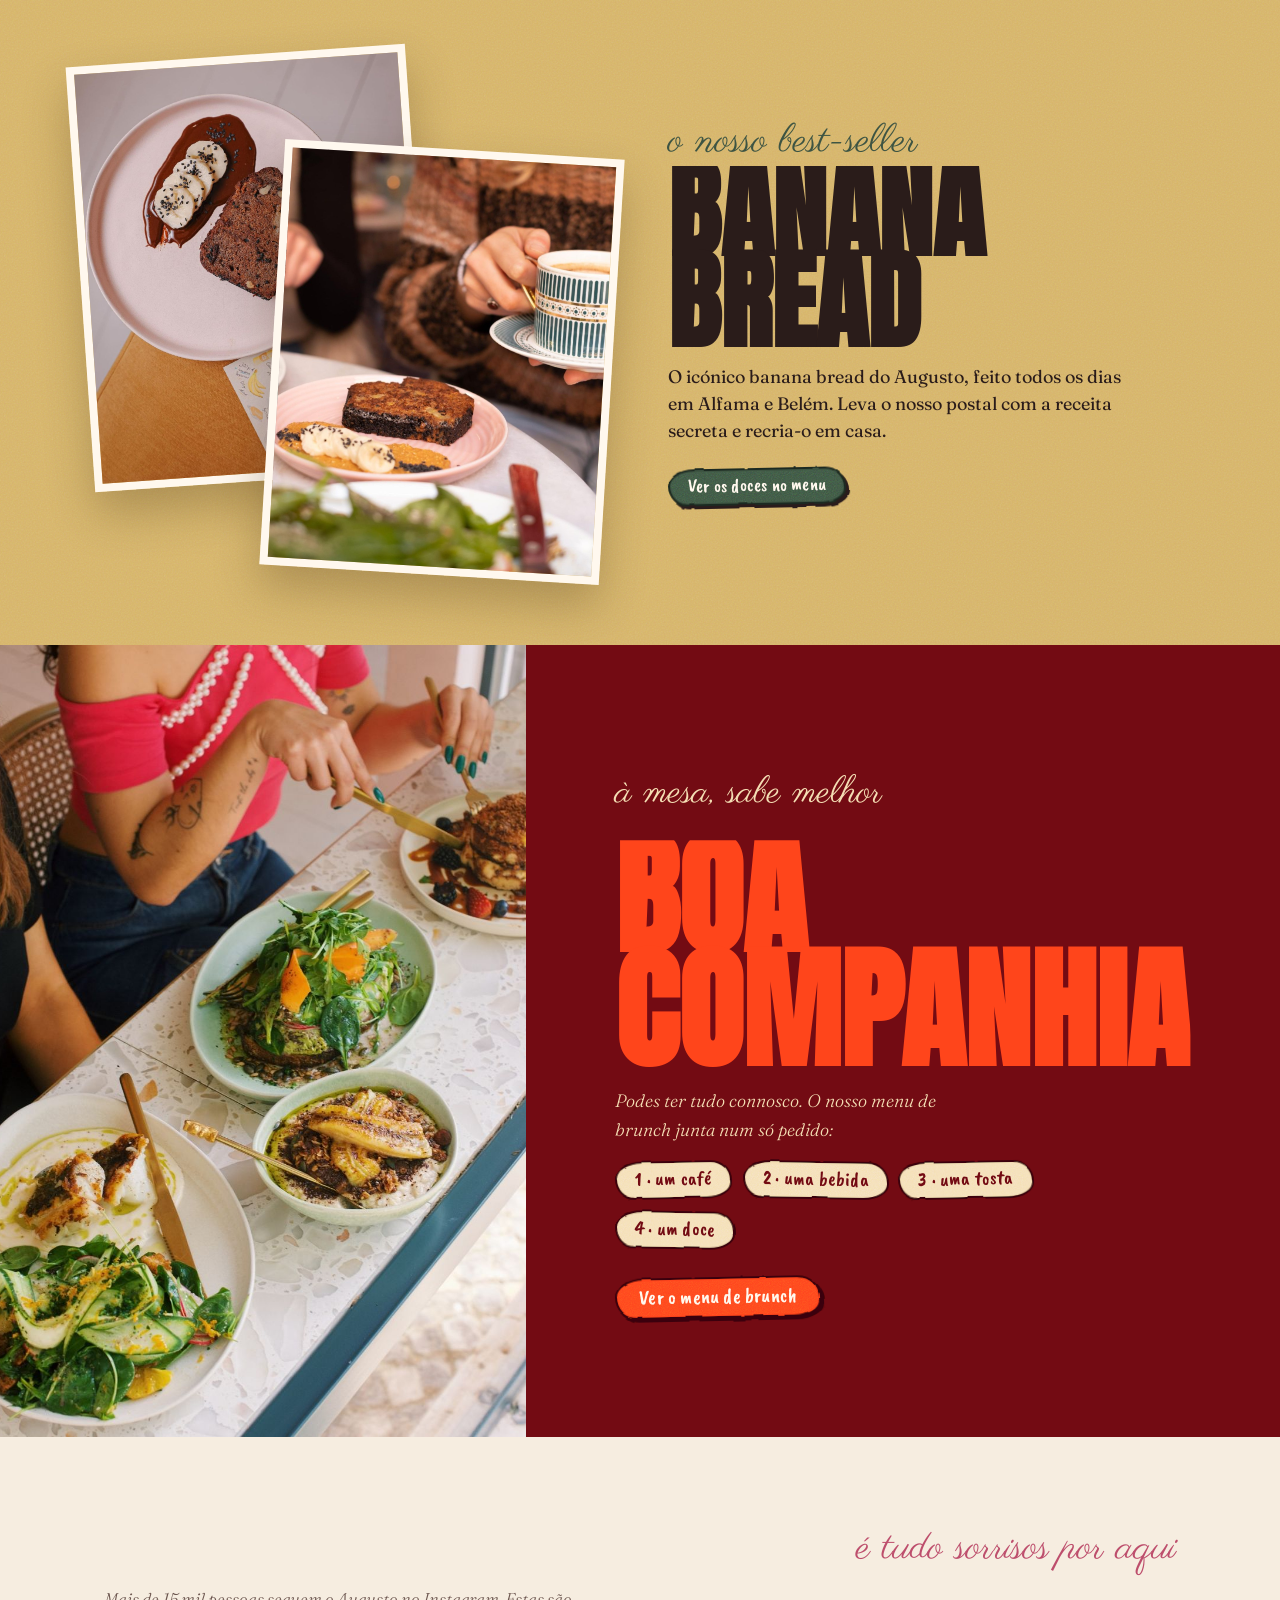
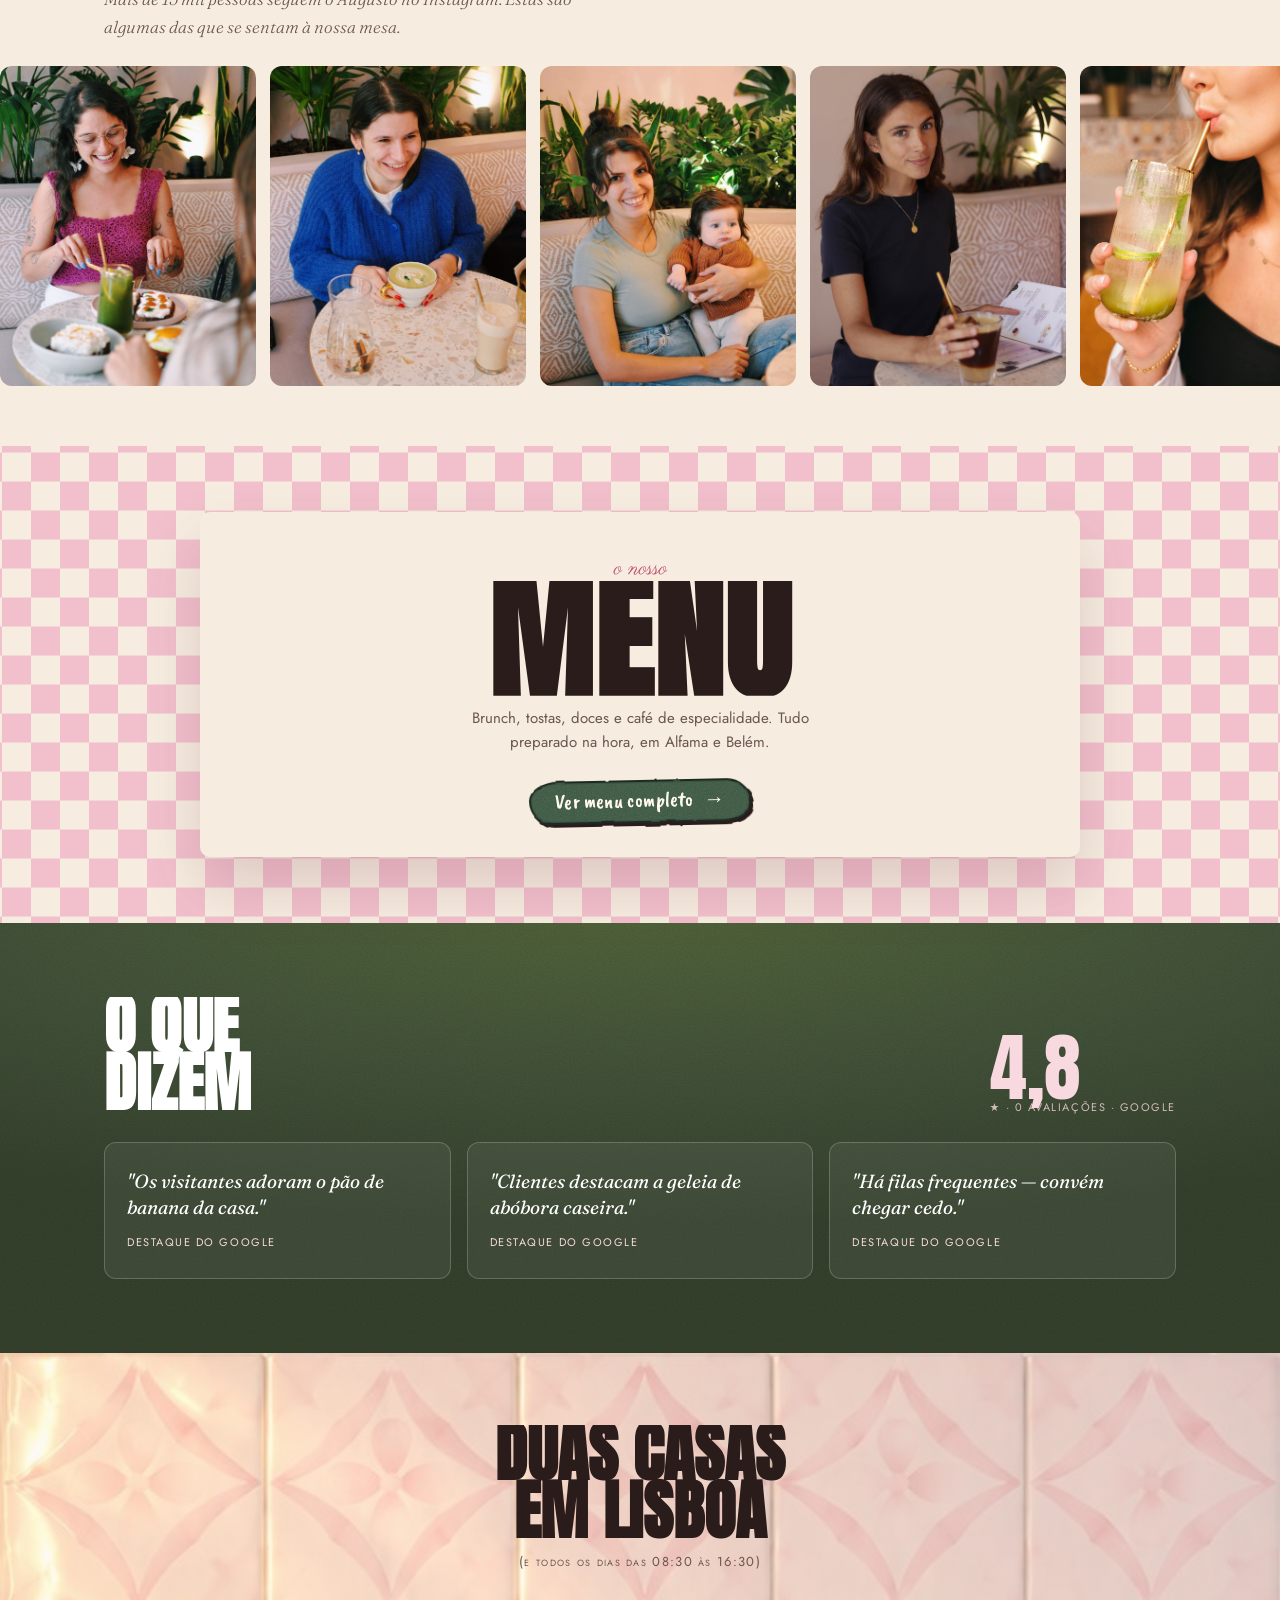
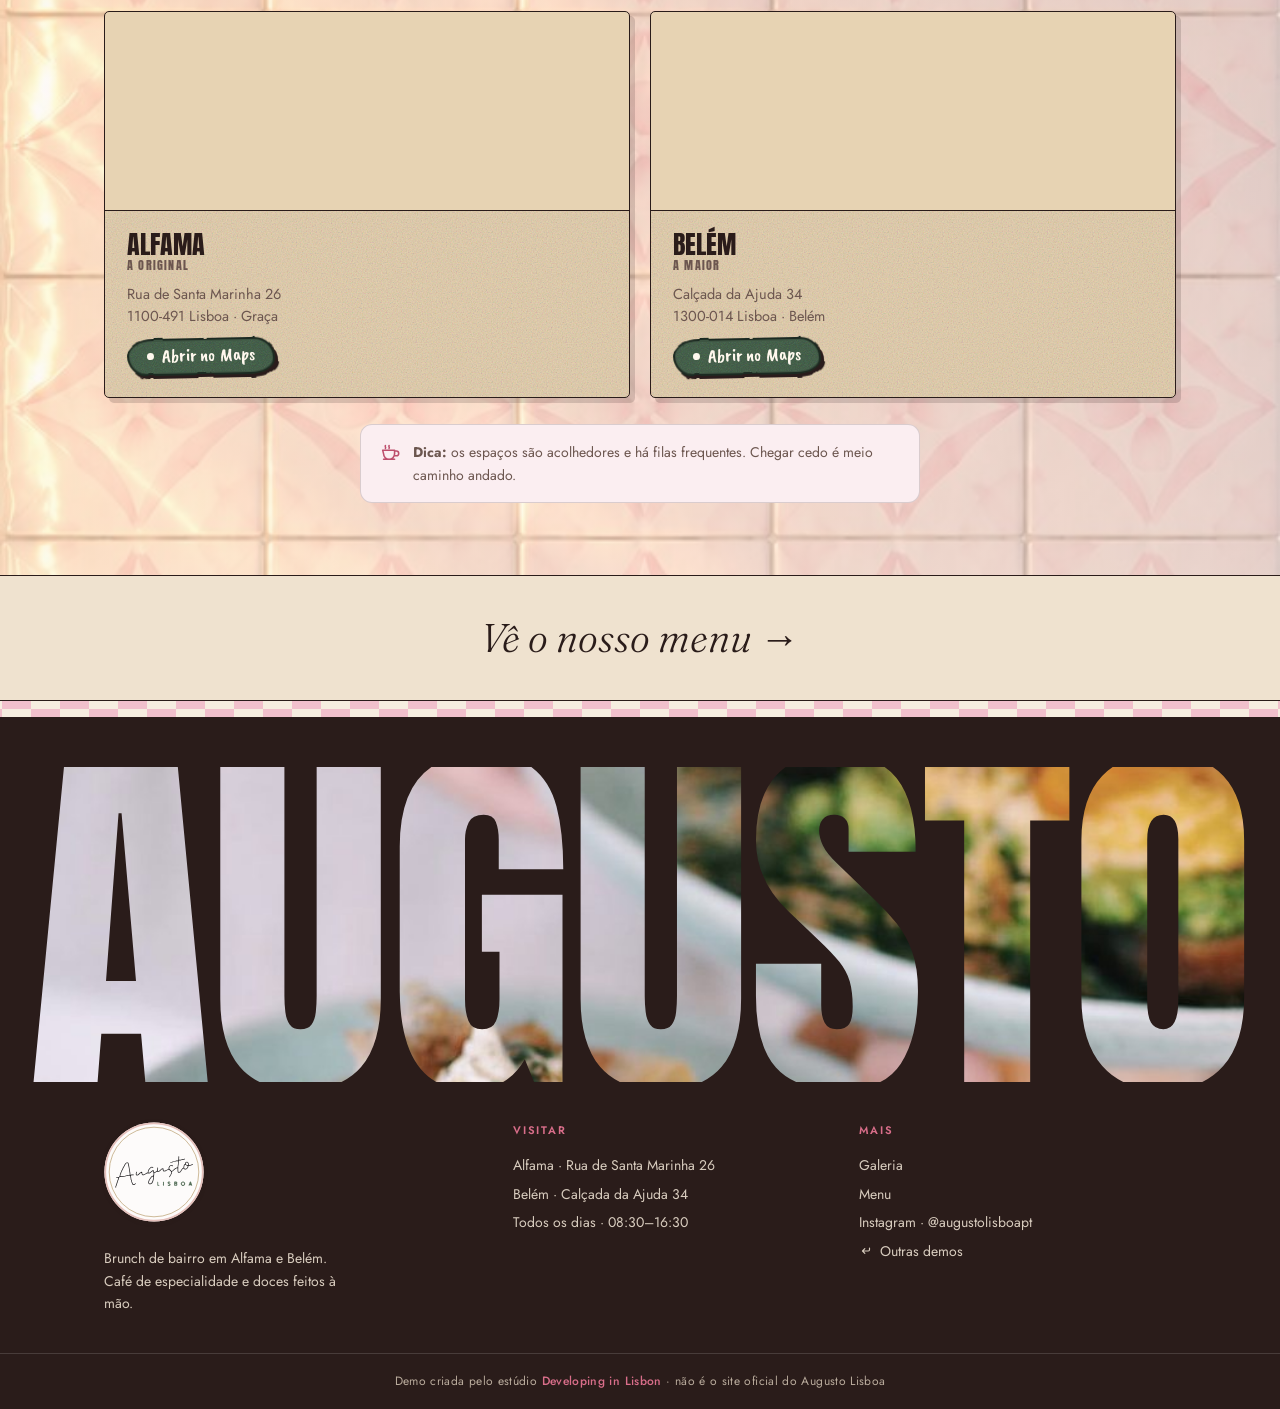
==== commit 84a11c94: "augusto: foto da Boa companhia sem sombra por cima" ====
--- a/augusto-lisboa/index.html
+++ b/augusto-lisboa/index.html
@@ -291,8 +291,6 @@
   @media(min-width:860px){.boa{grid-template-columns:1fr 1fr; min-height:88svh}}
   .boa-ph{position:relative; min-height:64svh; overflow:hidden}
   .boa-ph img{position:absolute; inset:0; width:100%; height:100%; object-fit:cover}
-  .boa-ph::after{content:""; position:absolute; inset:0; background:linear-gradient(0deg, rgba(115,11,19,.6), transparent 42%)}
-  @media(min-width:860px){.boa-ph::after{background:linear-gradient(270deg, rgba(115,11,19,.65), transparent 38%)}}
   .boa-tx{padding:52px 26px 64px; display:flex; flex-direction:column; justify-content:center; gap:16px}
   @media(min-width:860px){.boa-tx{padding:70px 7vw}}
   .boa-tx .script{font-size:clamp(26px,7vw,38px)}
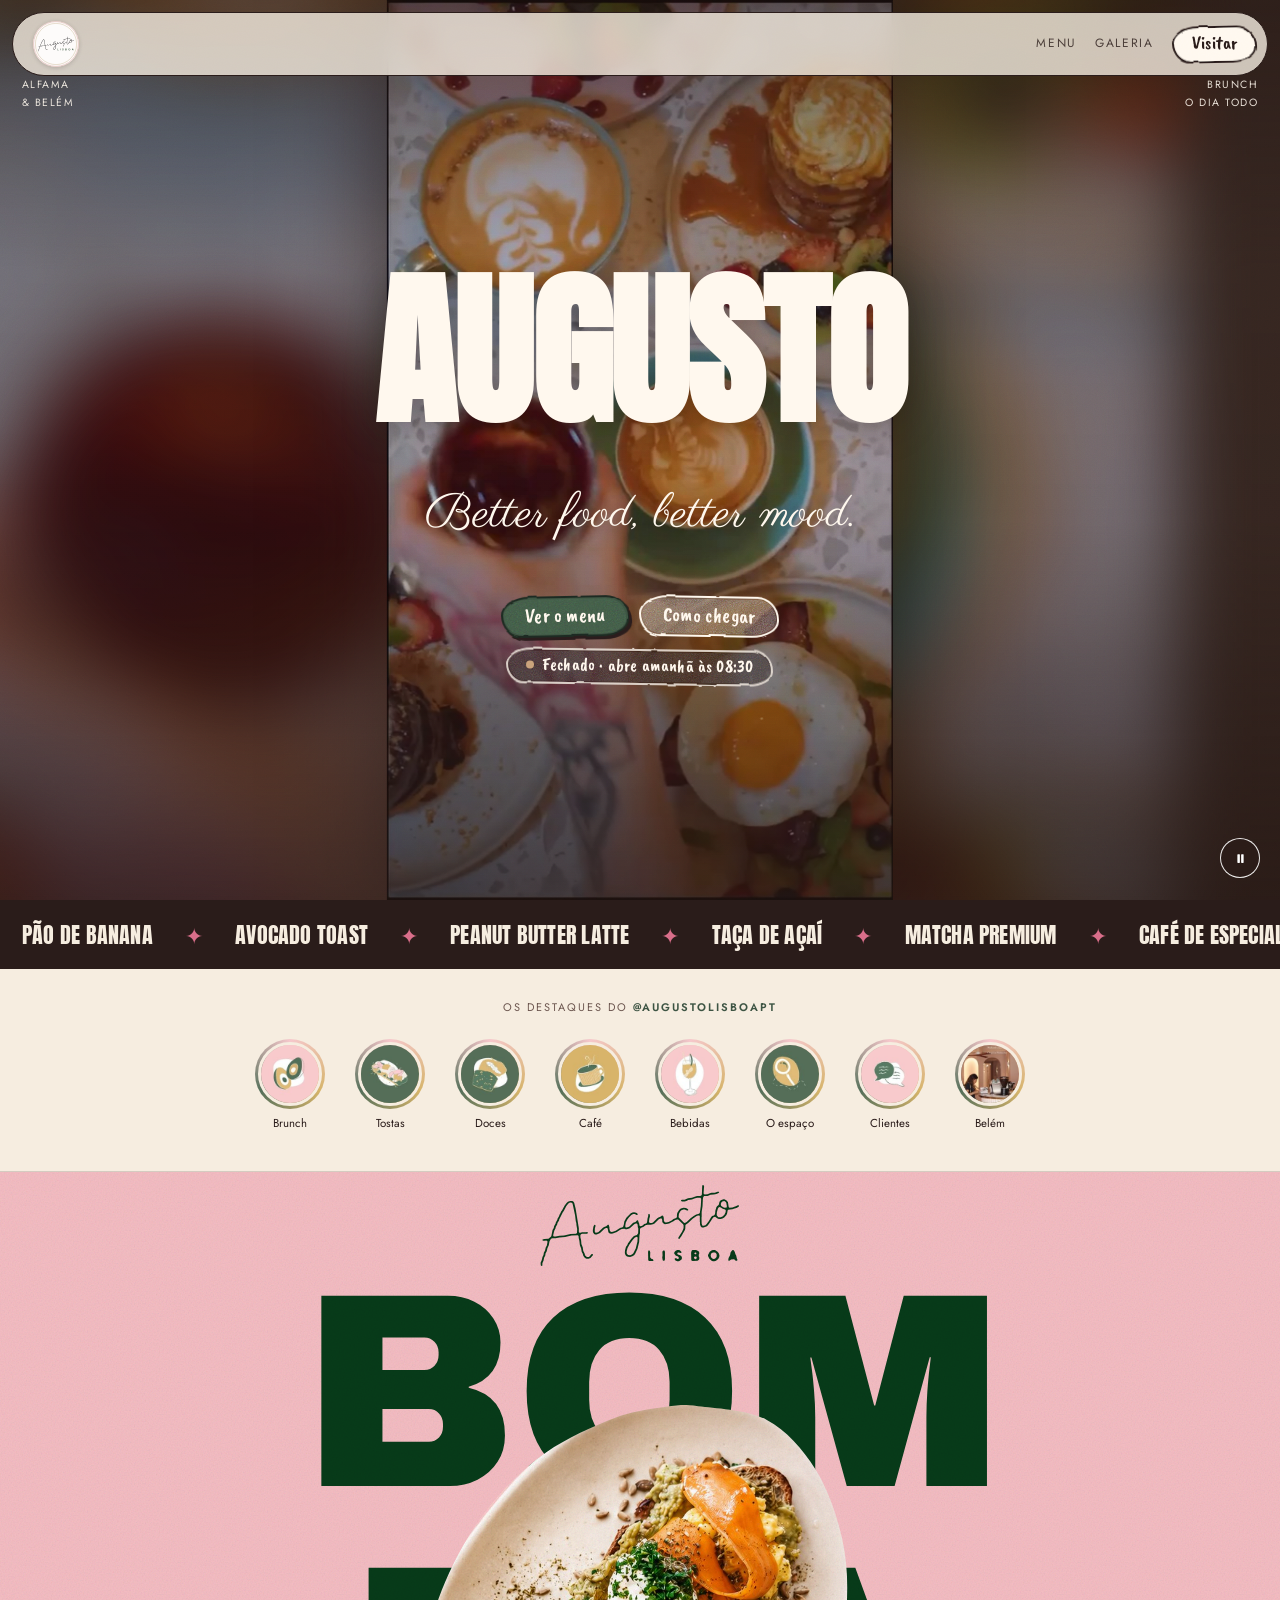
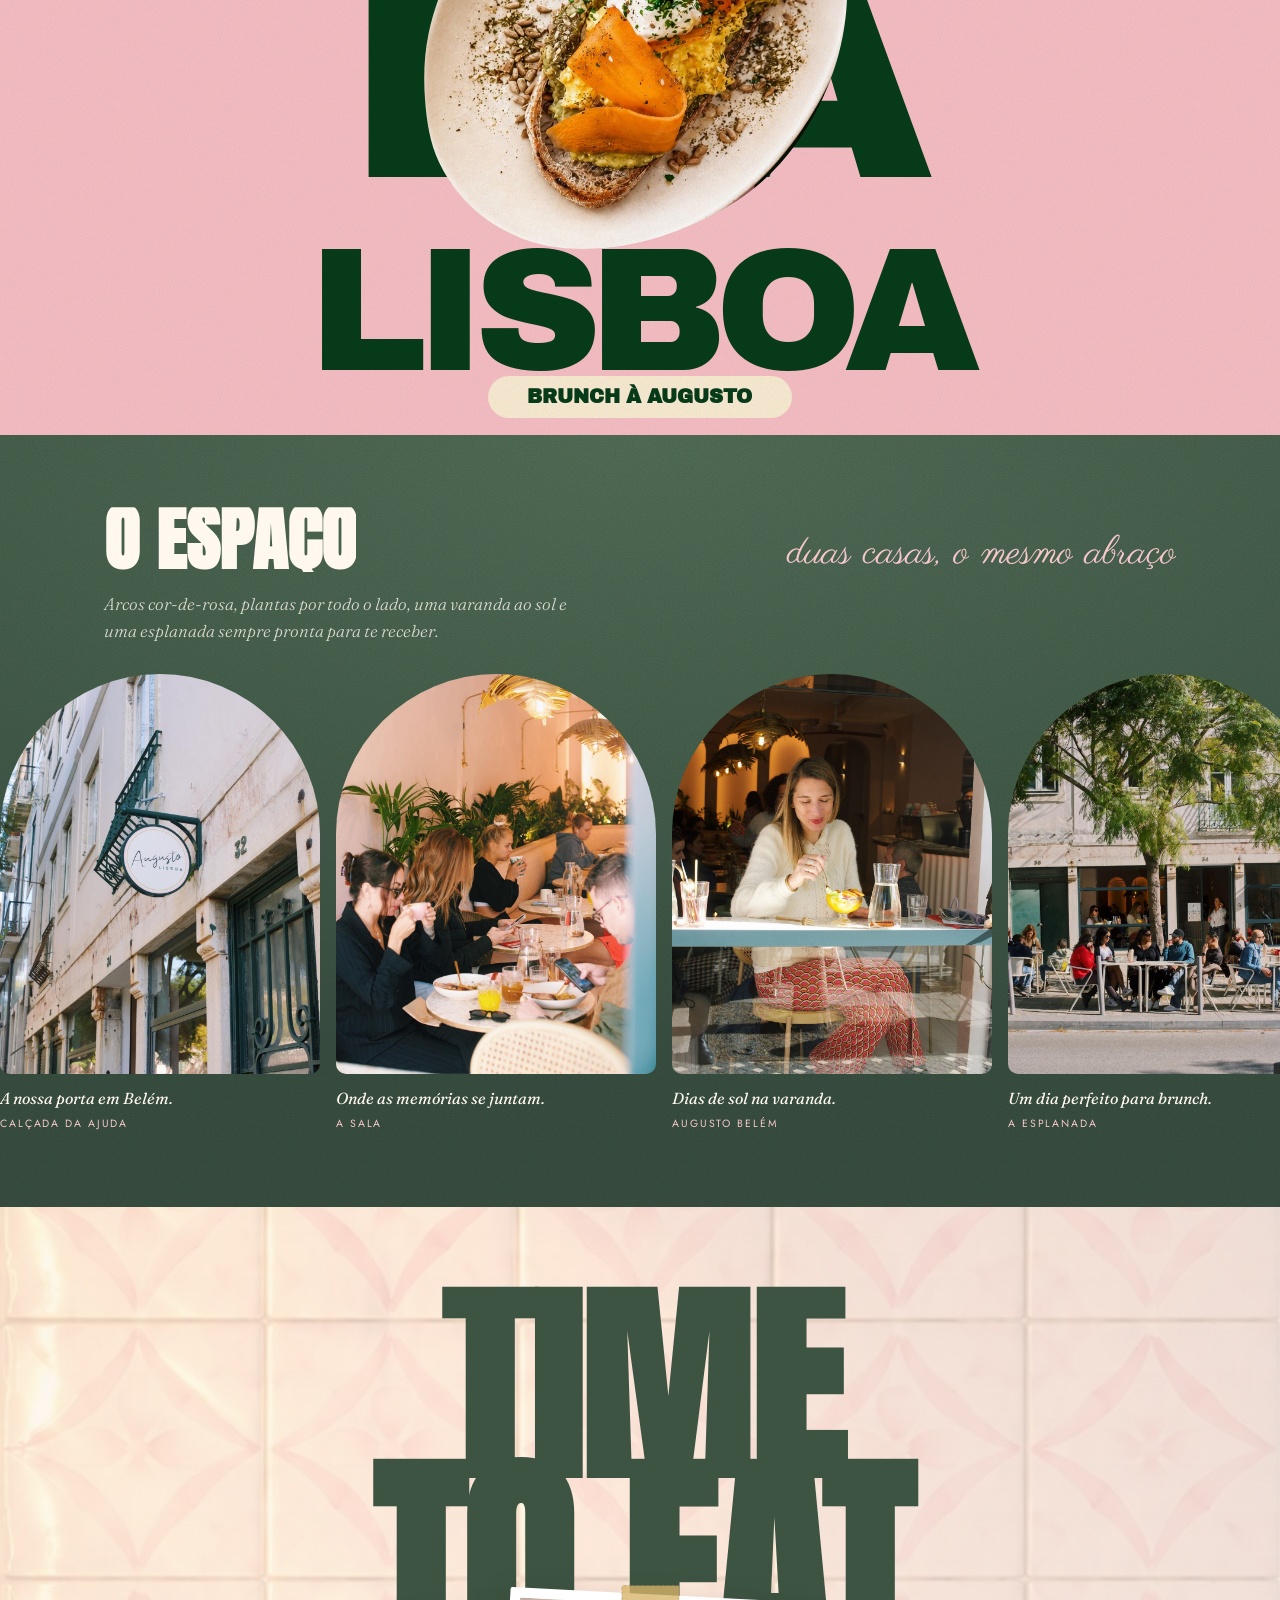
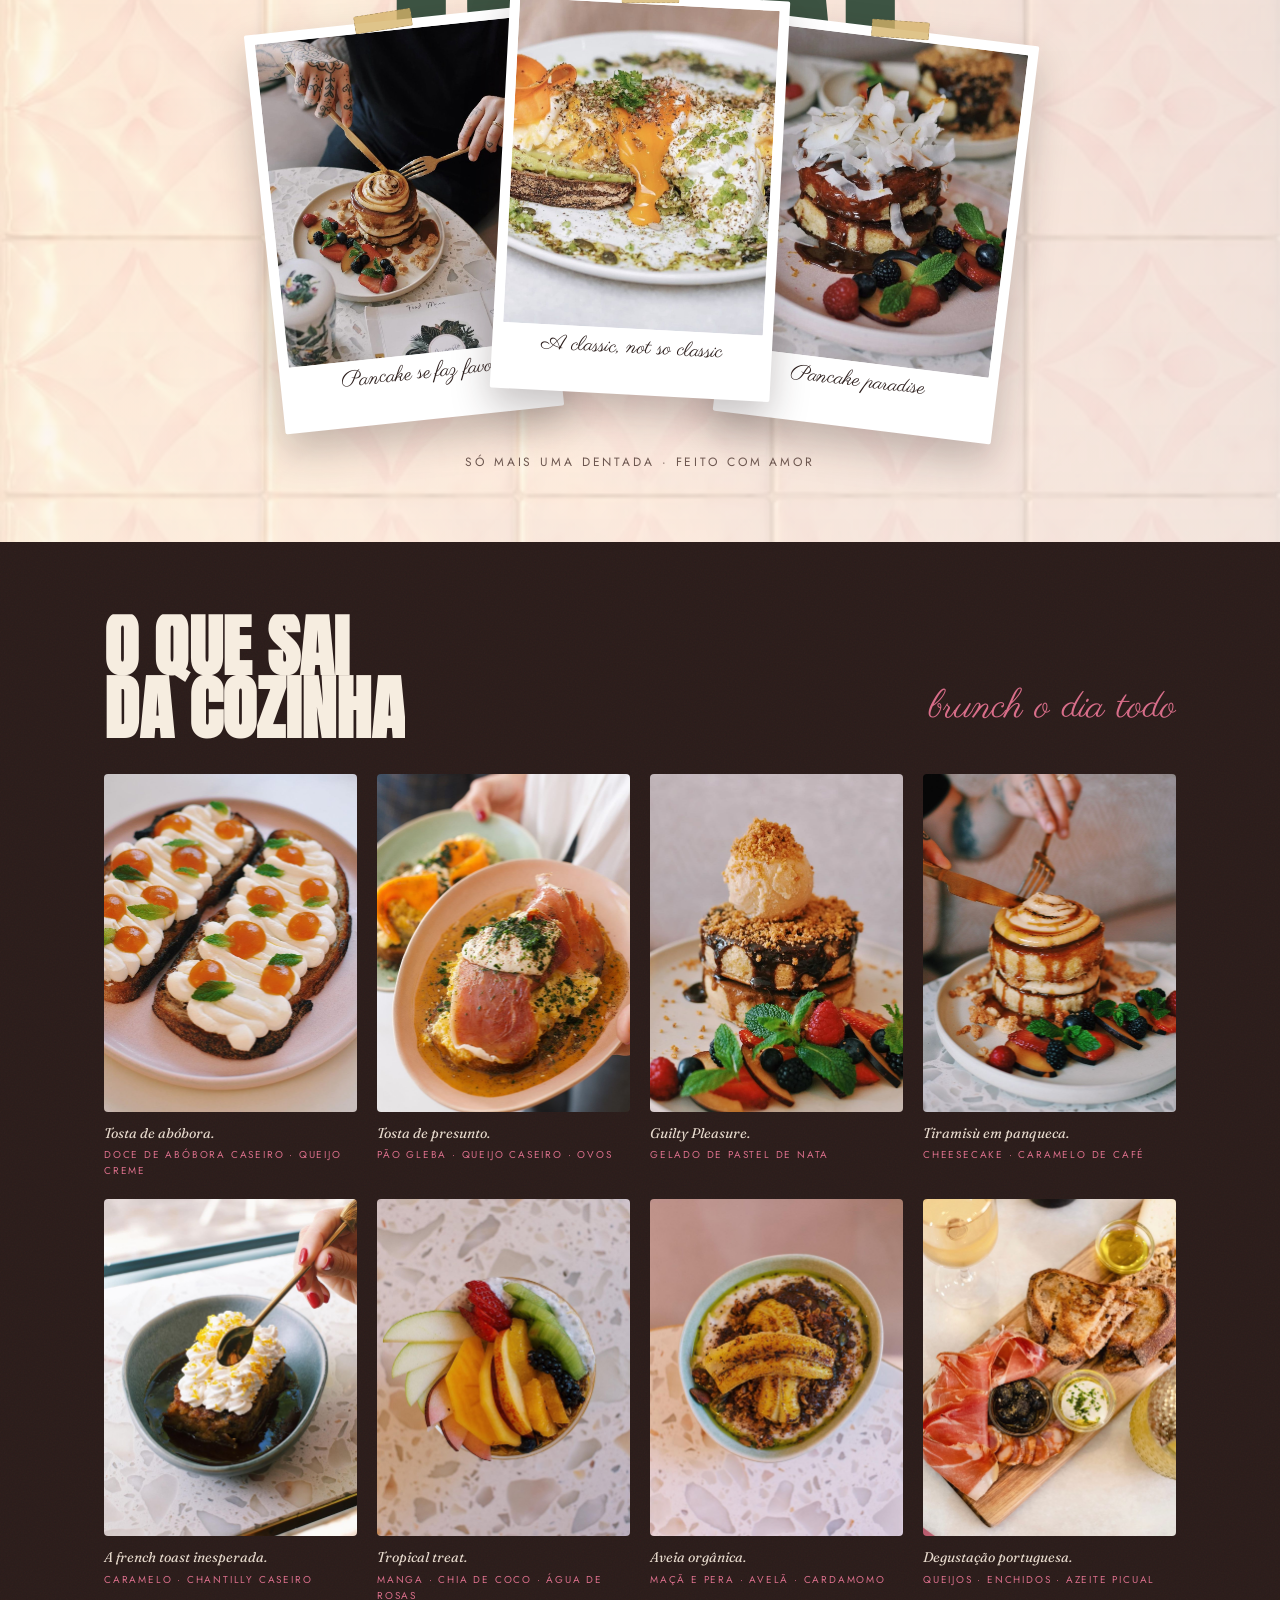
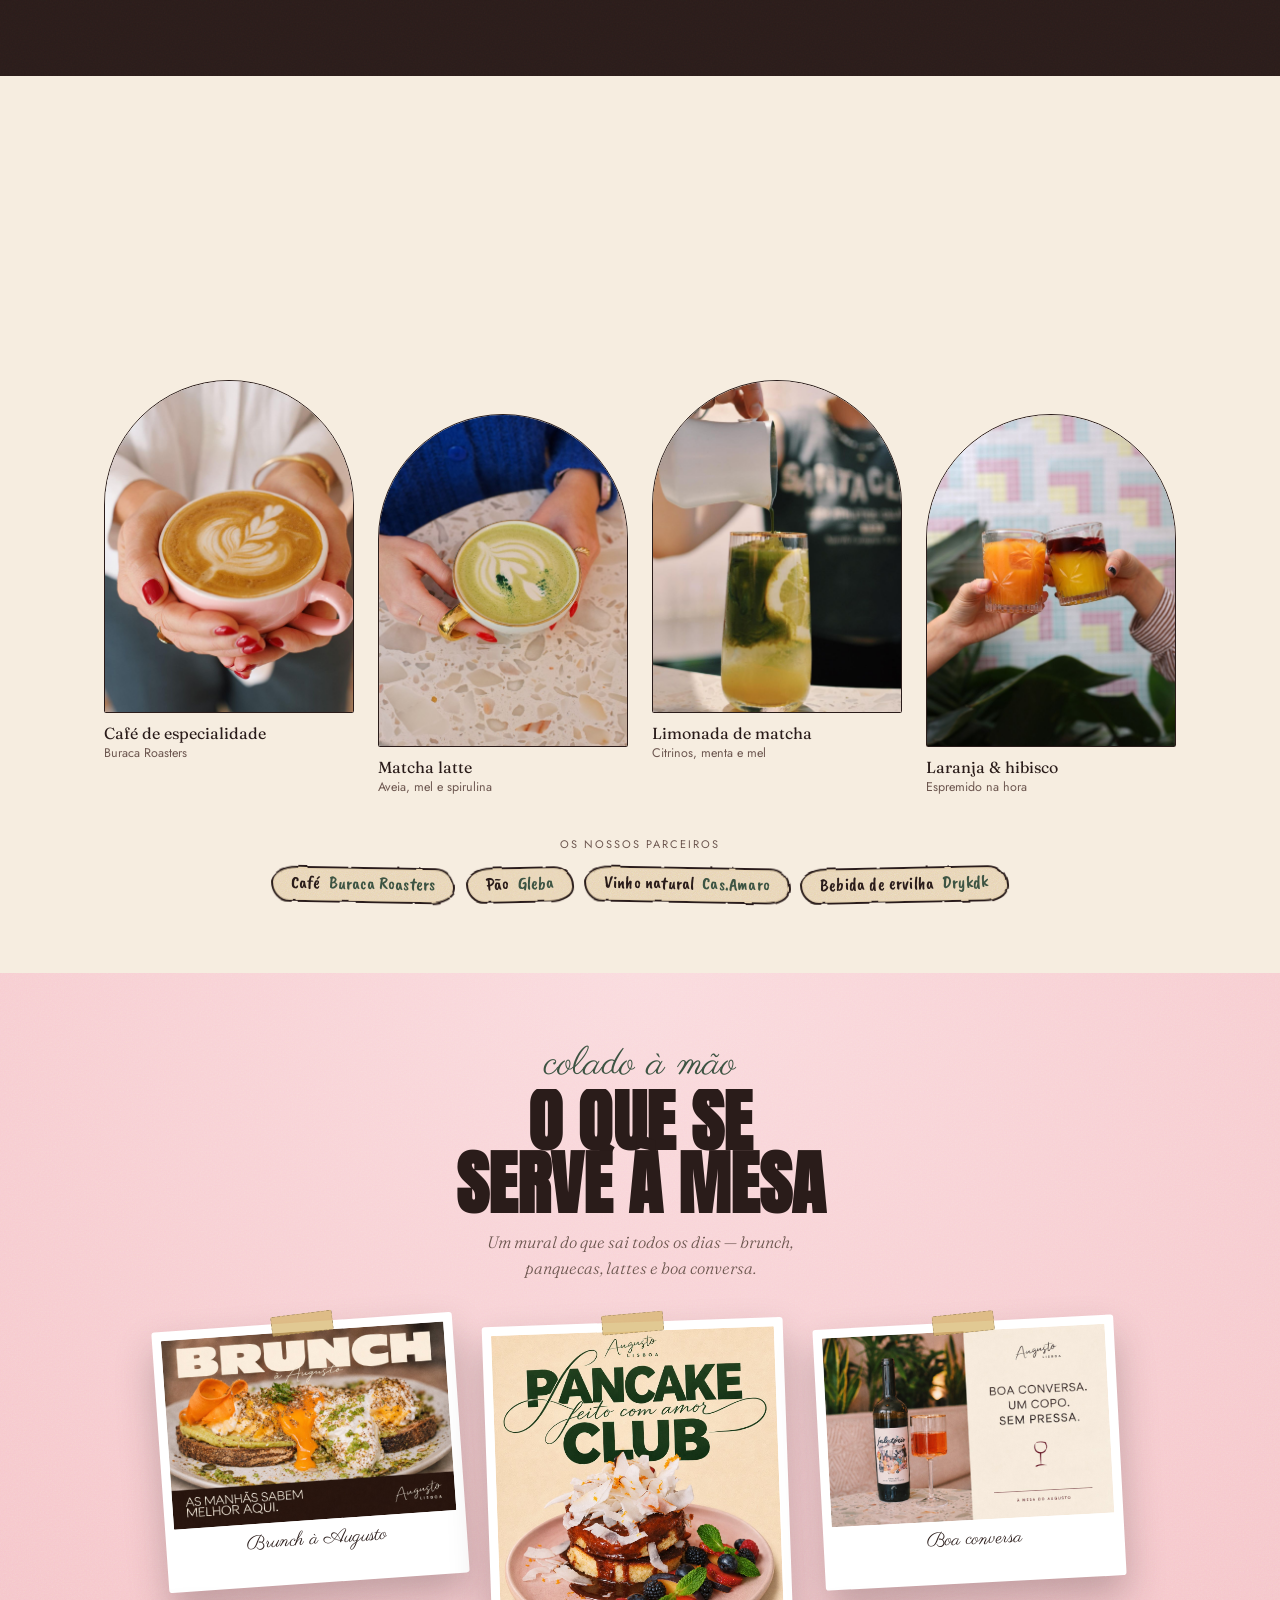
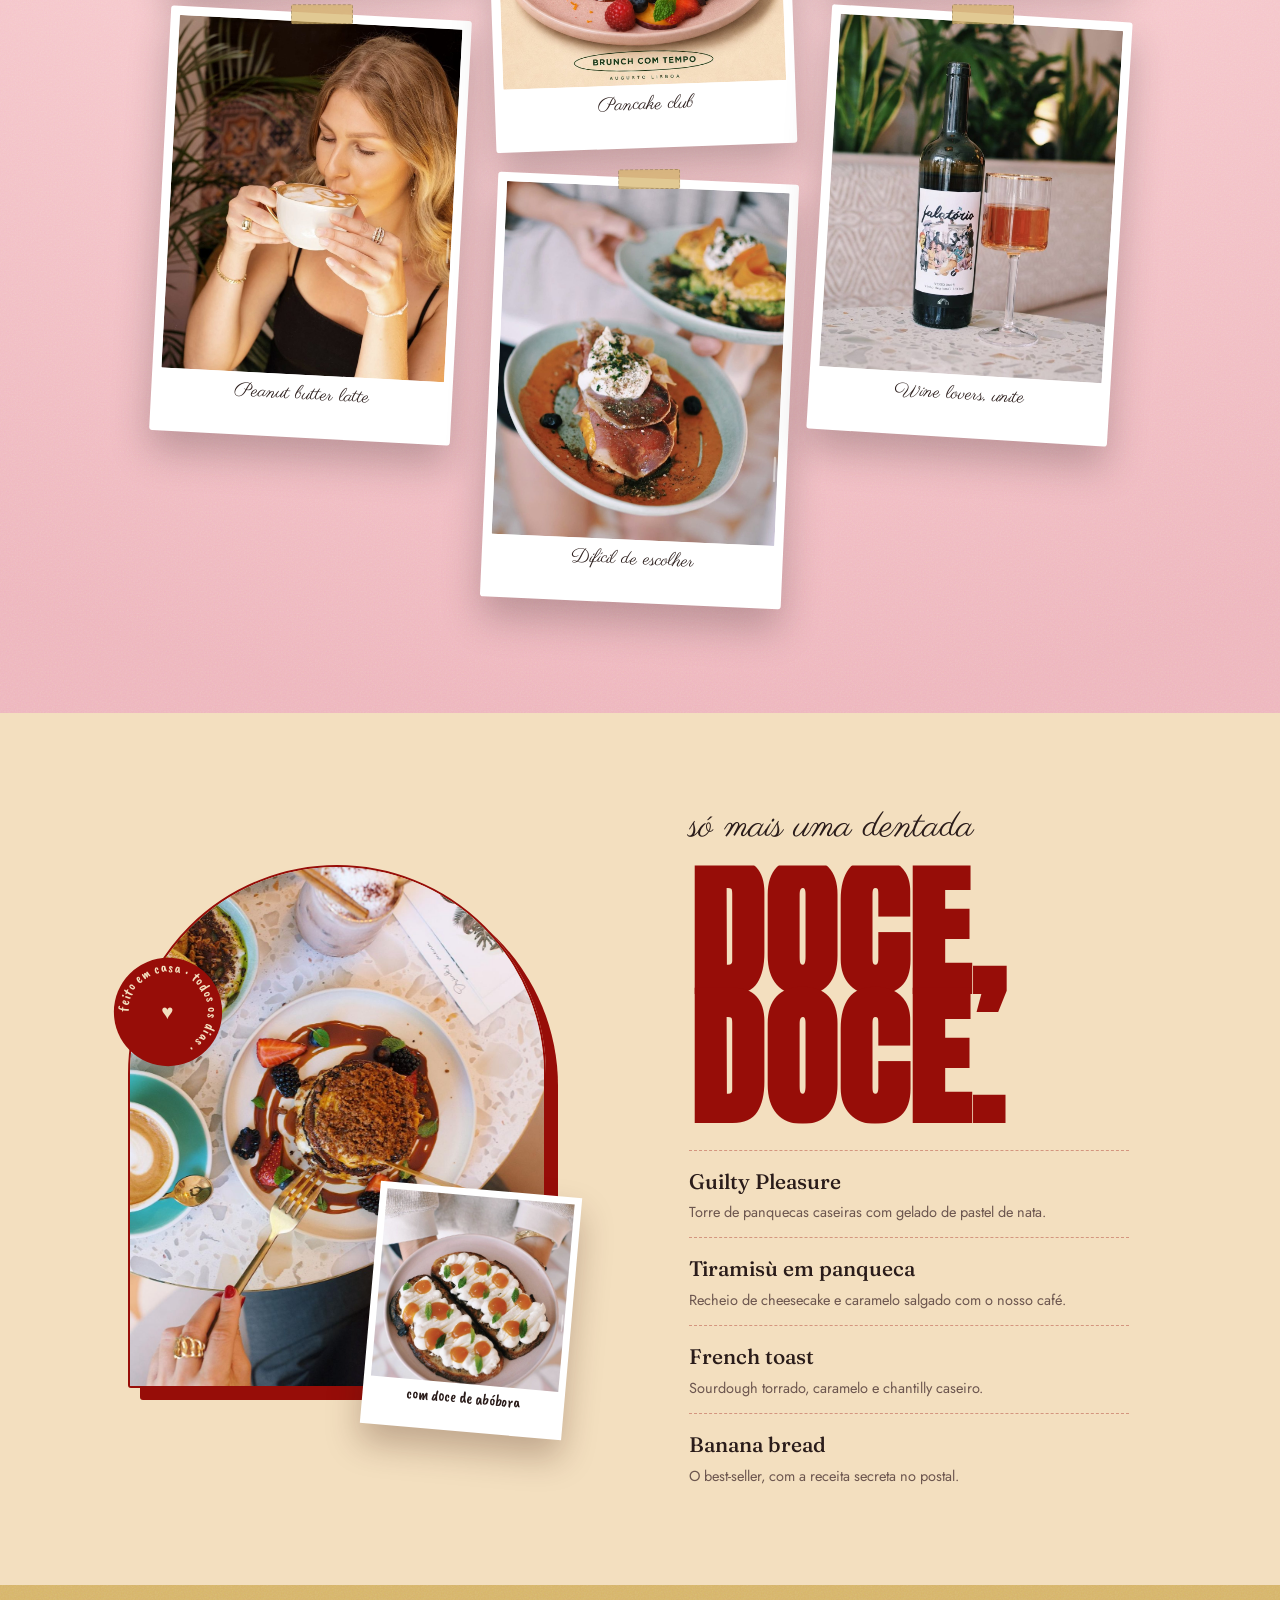
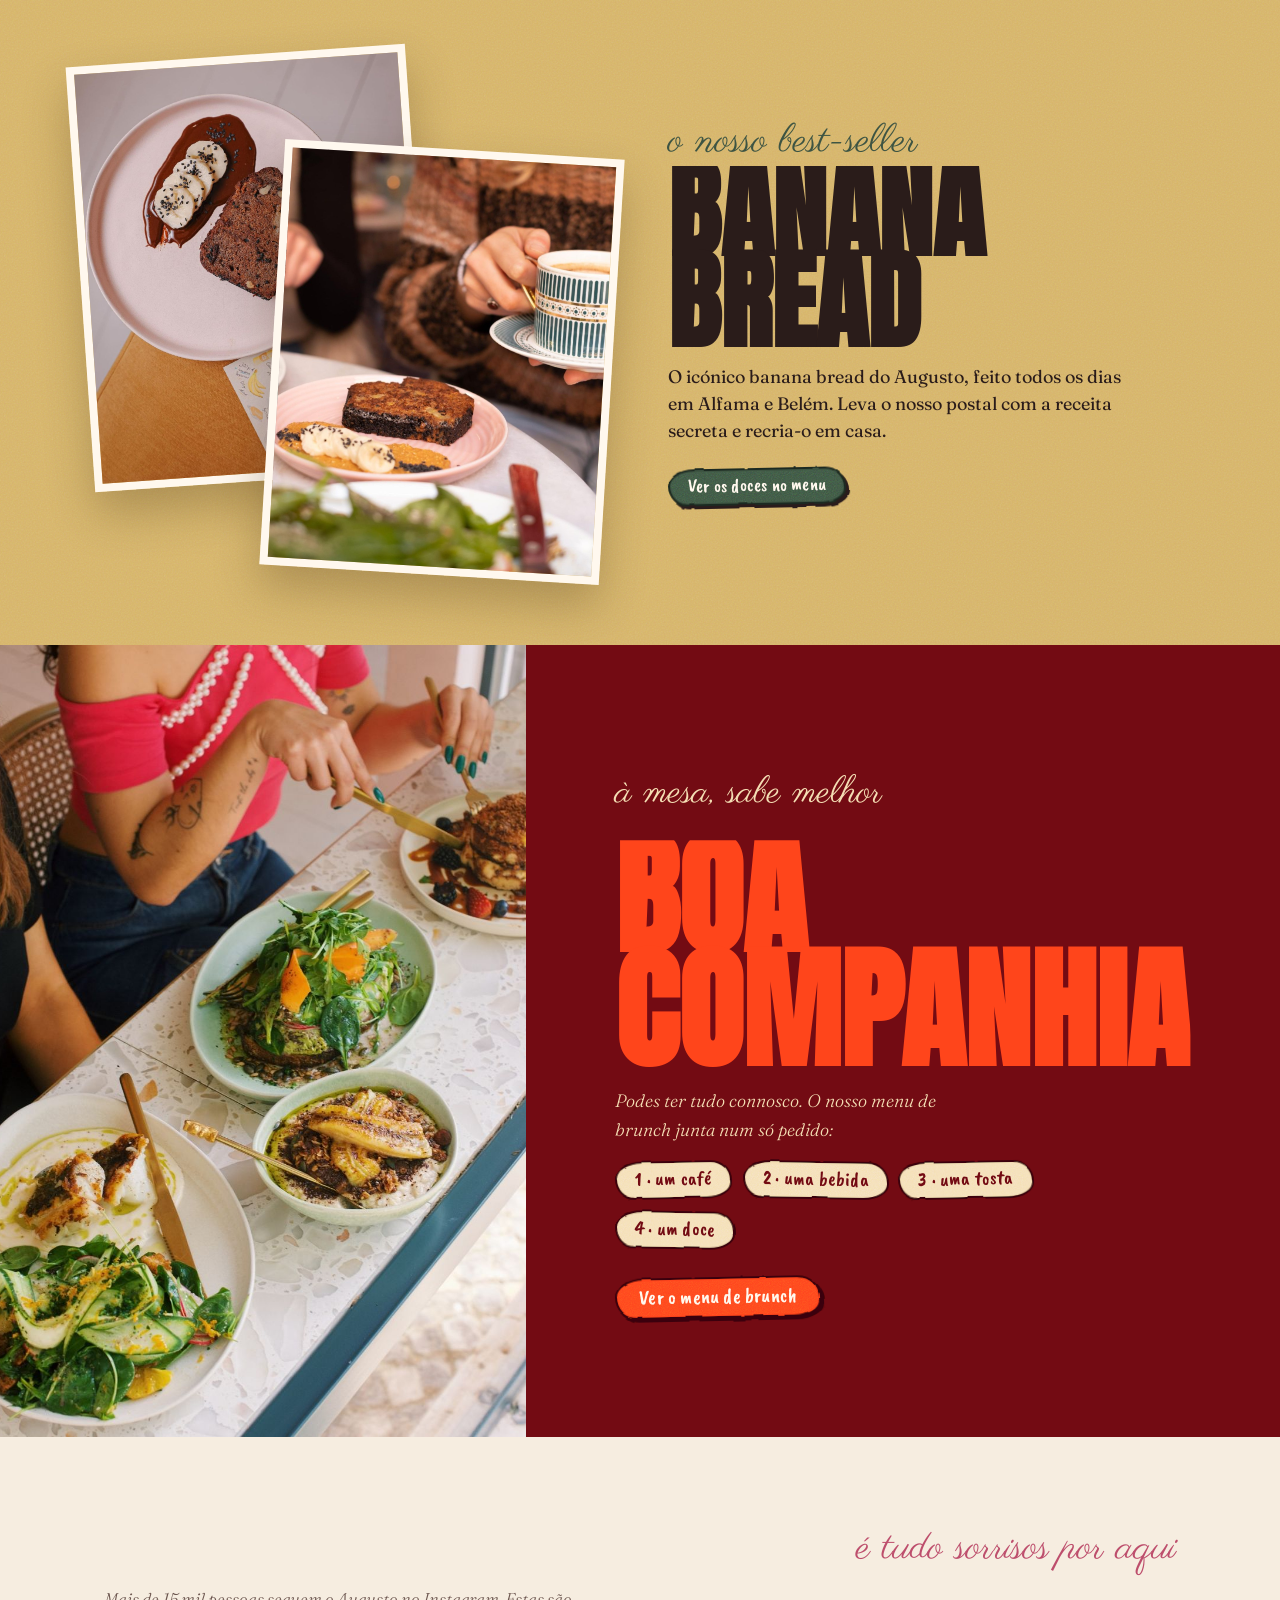
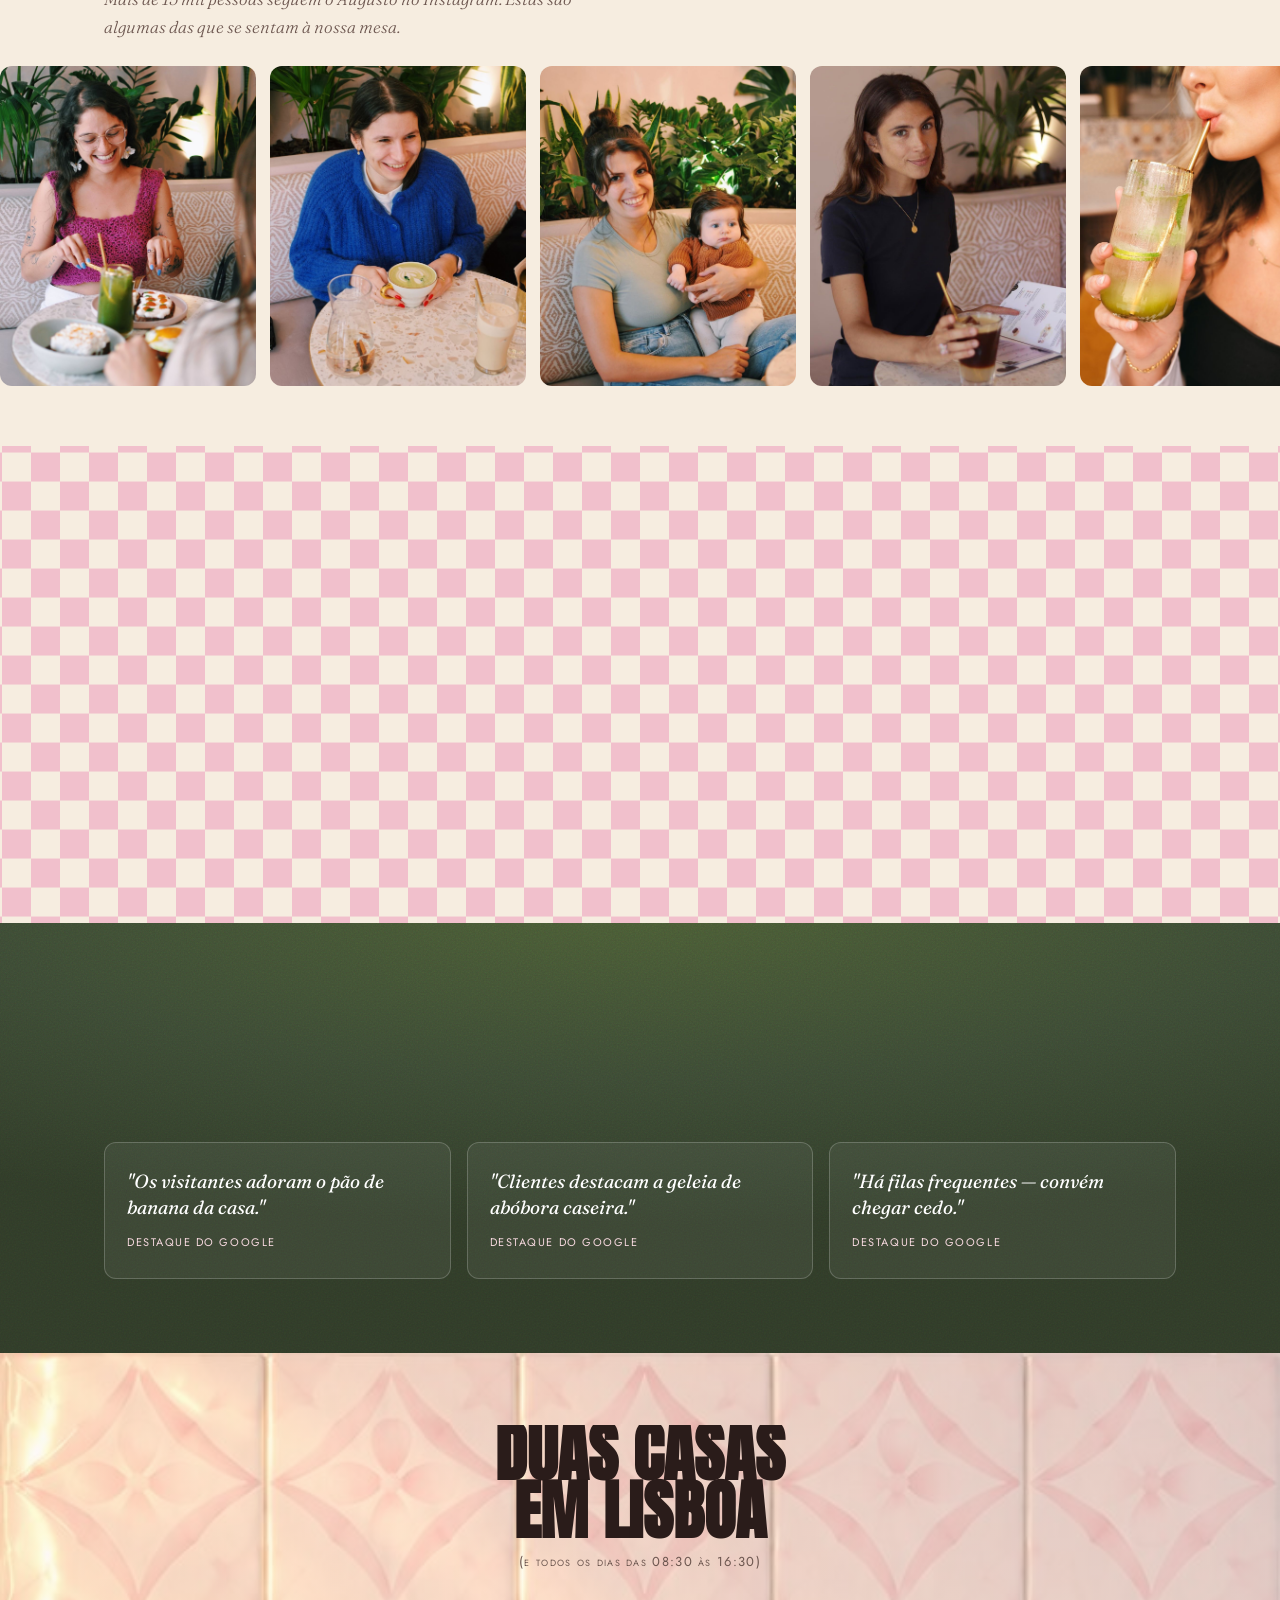
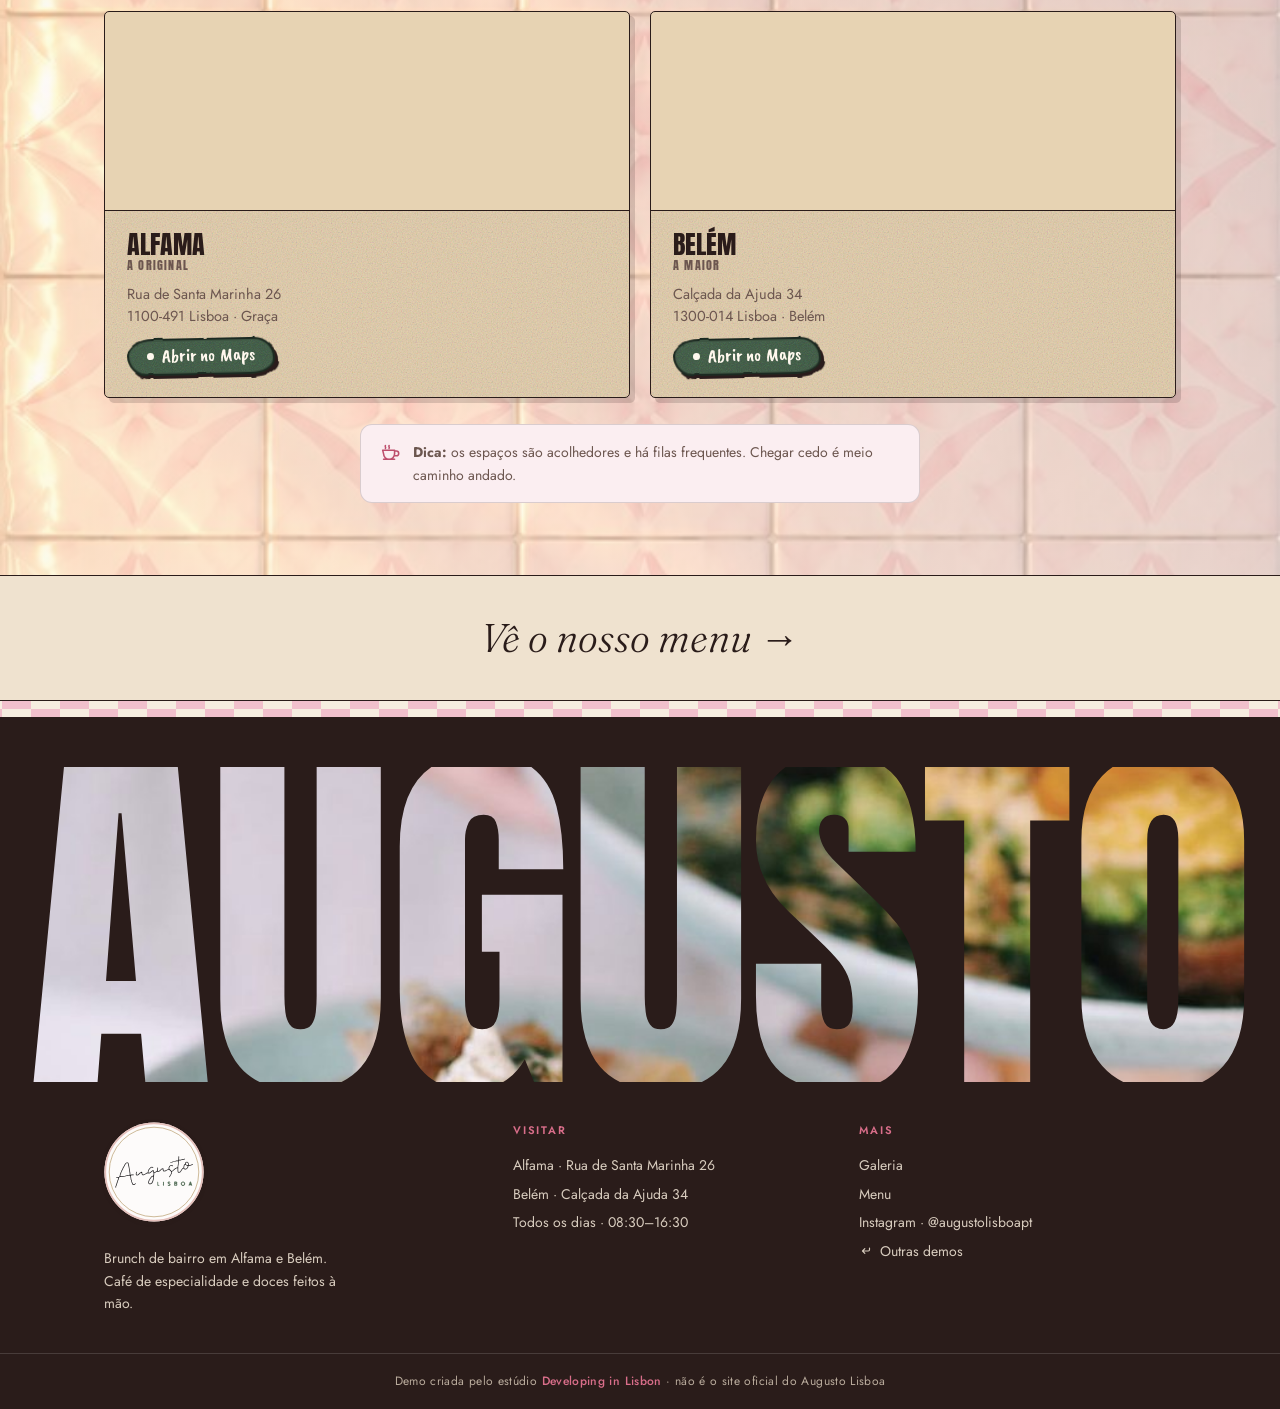
==== commit f6bb25f4: "augusto: nota do Google sem o texto por cima do número" ====
--- a/augusto-lisboa/index.html
+++ b/augusto-lisboa/index.html
@@ -410,8 +410,9 @@
   .voices .wrap{max-width:var(--maxw); margin:0 auto; padding:0 24px}
   .voices .head{display:flex; align-items:flex-end; justify-content:space-between; gap:20px; flex-wrap:wrap; margin-bottom:30px}
   .voices h2{font-family:var(--anton); font-size:clamp(34px,9vw,64px); text-transform:uppercase; line-height:.9; color:#fff}
-  .voices .score{font-family:var(--anton); font-size:clamp(48px,13vw,74px); color:var(--blush); line-height:.8}
-  .voices .score small{display:block; font-family:var(--sans); font-size:11px; letter-spacing:.14em; color:rgba(247,217,223,.8); text-transform:uppercase; margin-top:6px}
+  .voices .score{font-family:var(--anton); font-size:clamp(48px,13vw,74px); color:var(--blush); line-height:1}
+  .voices .score>.count{display:block; line-height:1; padding-top:.04em}
+  .voices .score small{display:block; font-family:var(--sans); font-size:11px; line-height:1.4; letter-spacing:.14em; color:rgba(247,217,223,.8); text-transform:uppercase; margin-top:10px}
   .v-grid{display:grid; gap:16px}
   @media(min-width:760px){.v-grid{grid-template-columns:repeat(3,1fr)}}
   .voice{background:rgba(255,255,255,.06); border:1px solid rgba(255,255,255,.2); border-radius:12px; padding:26px 22px}
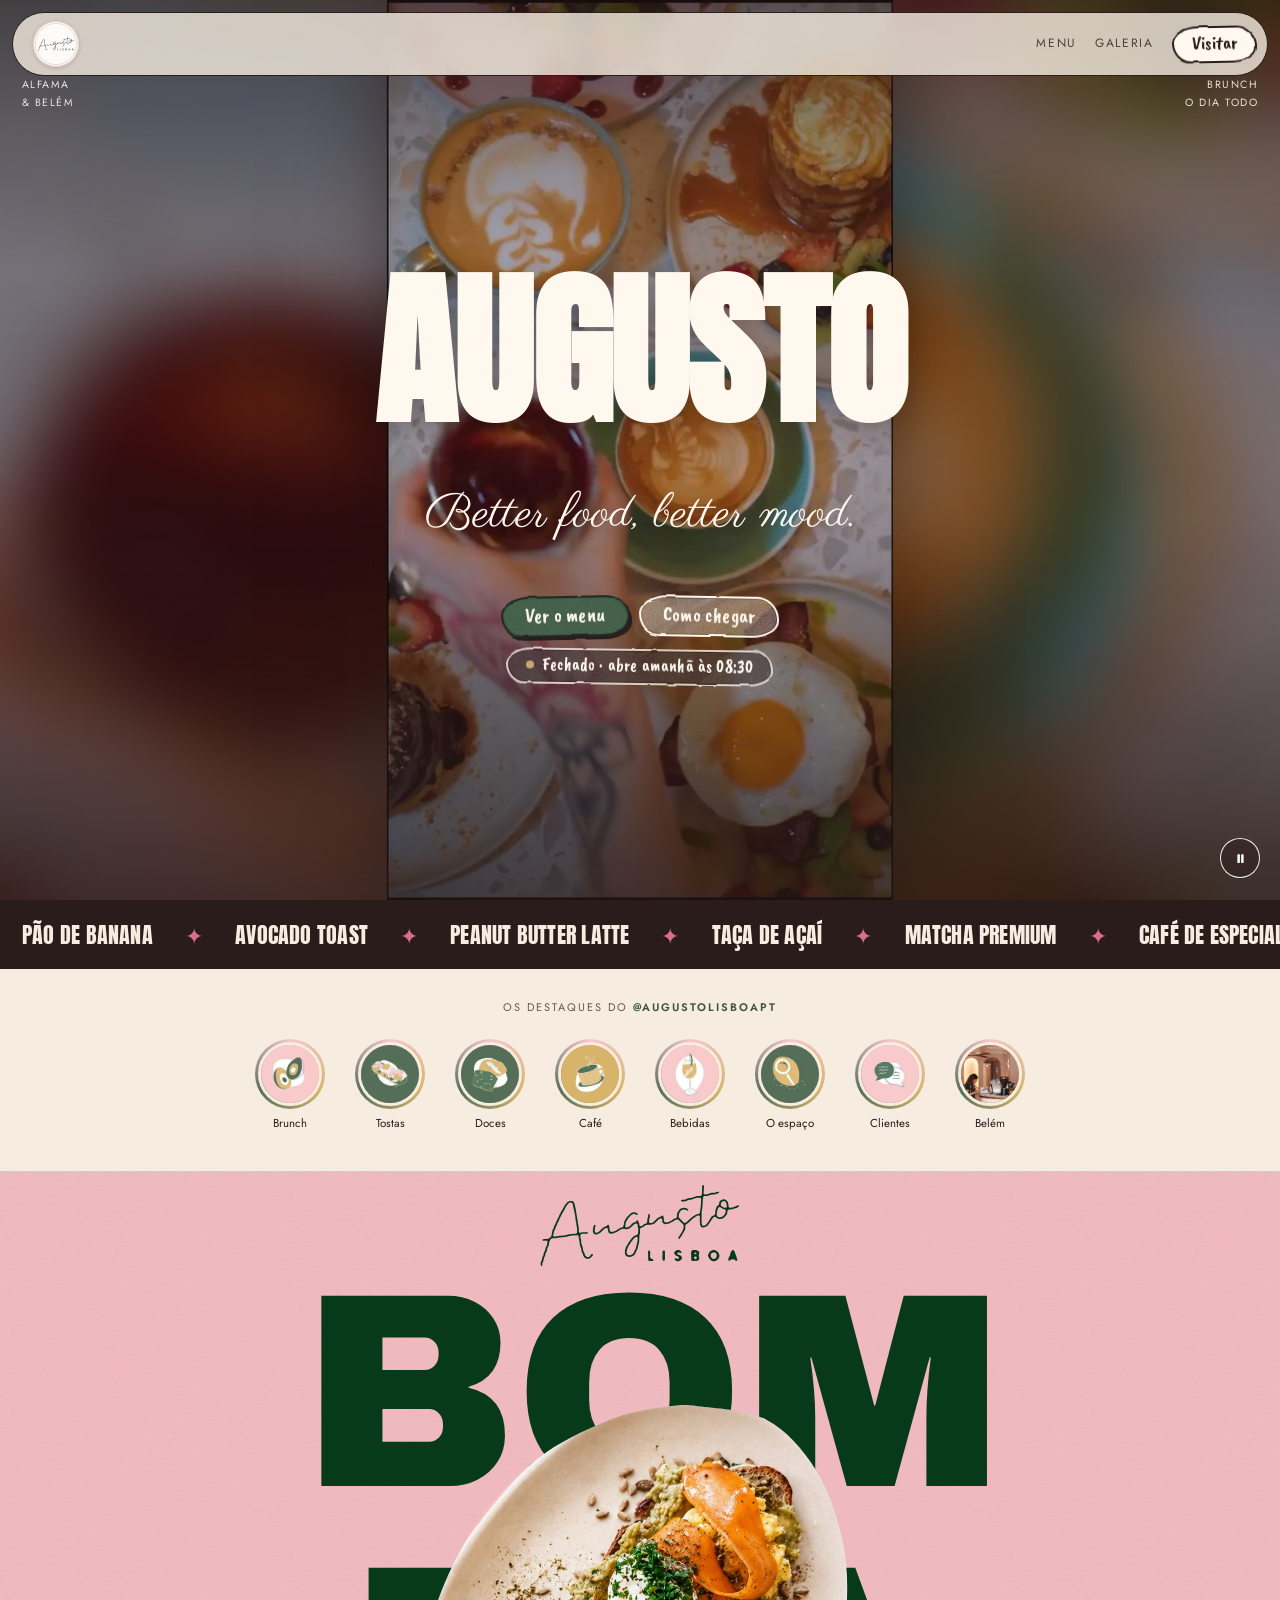
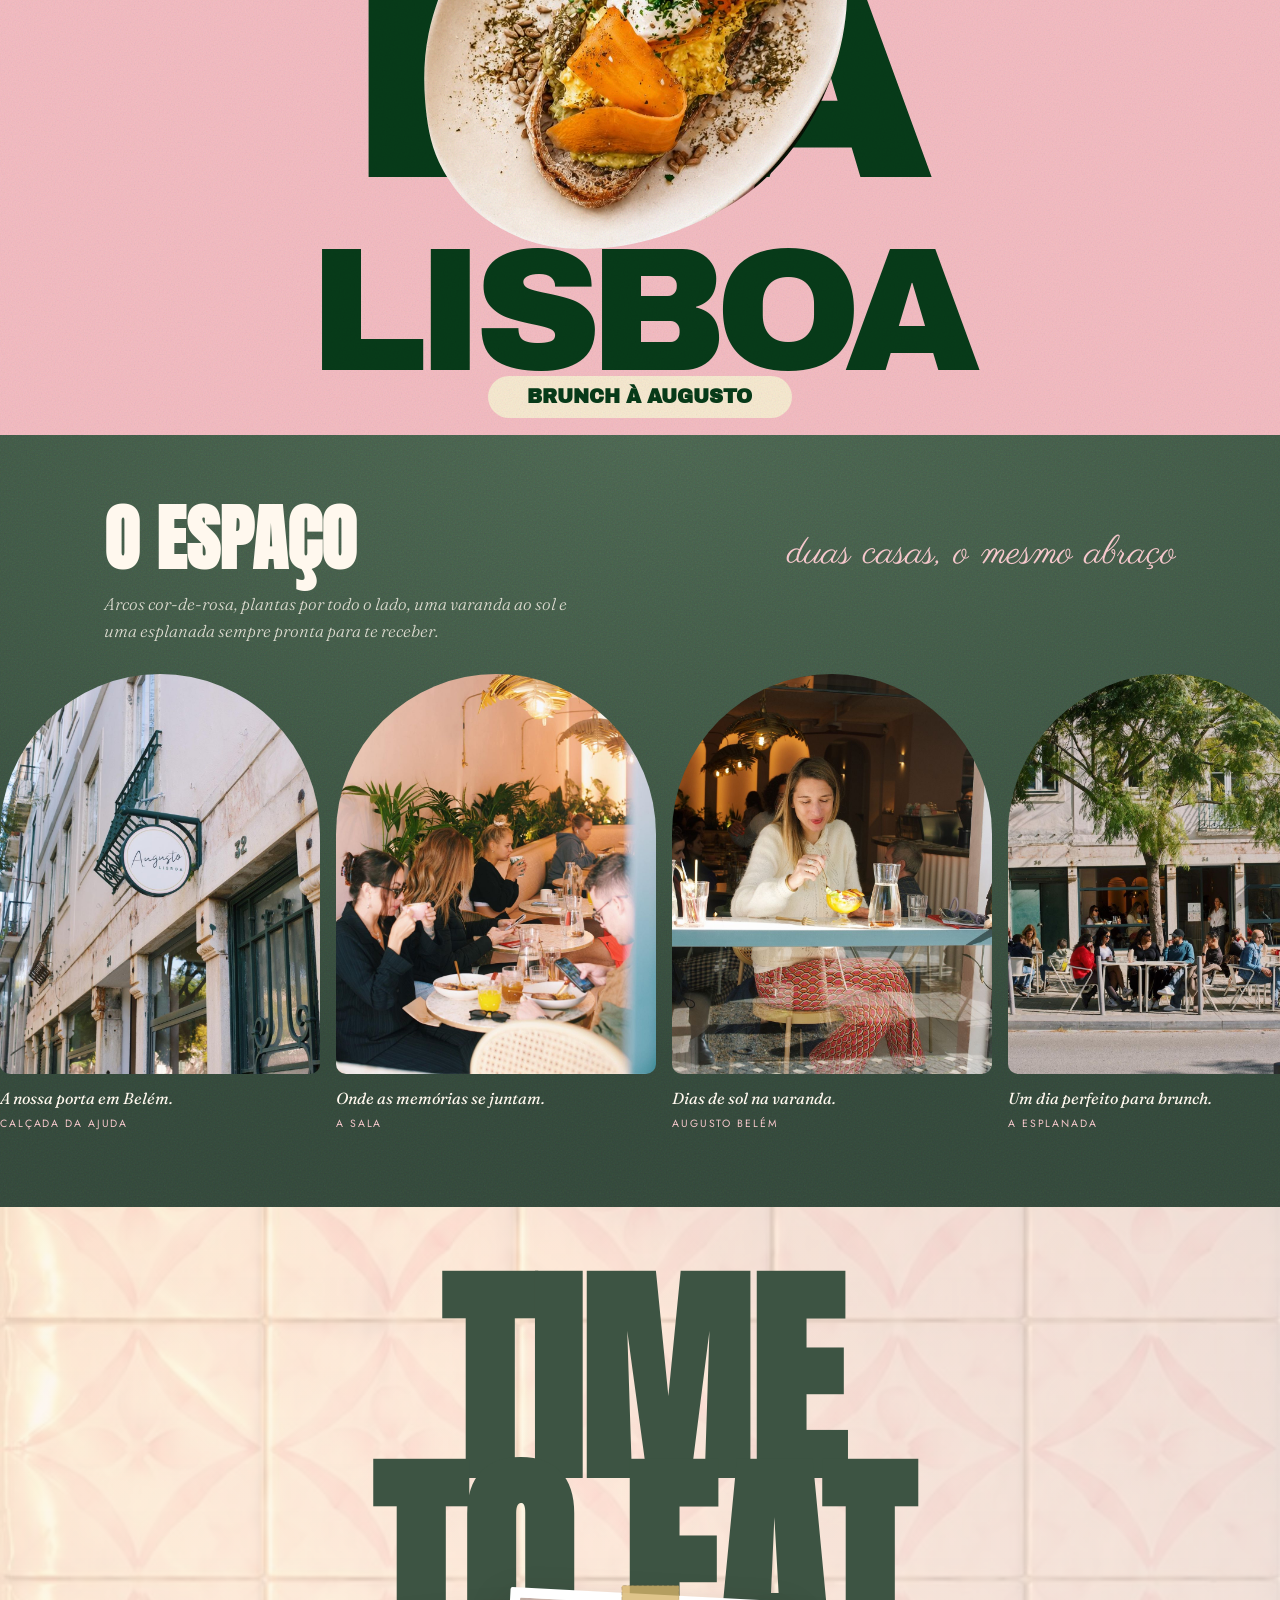
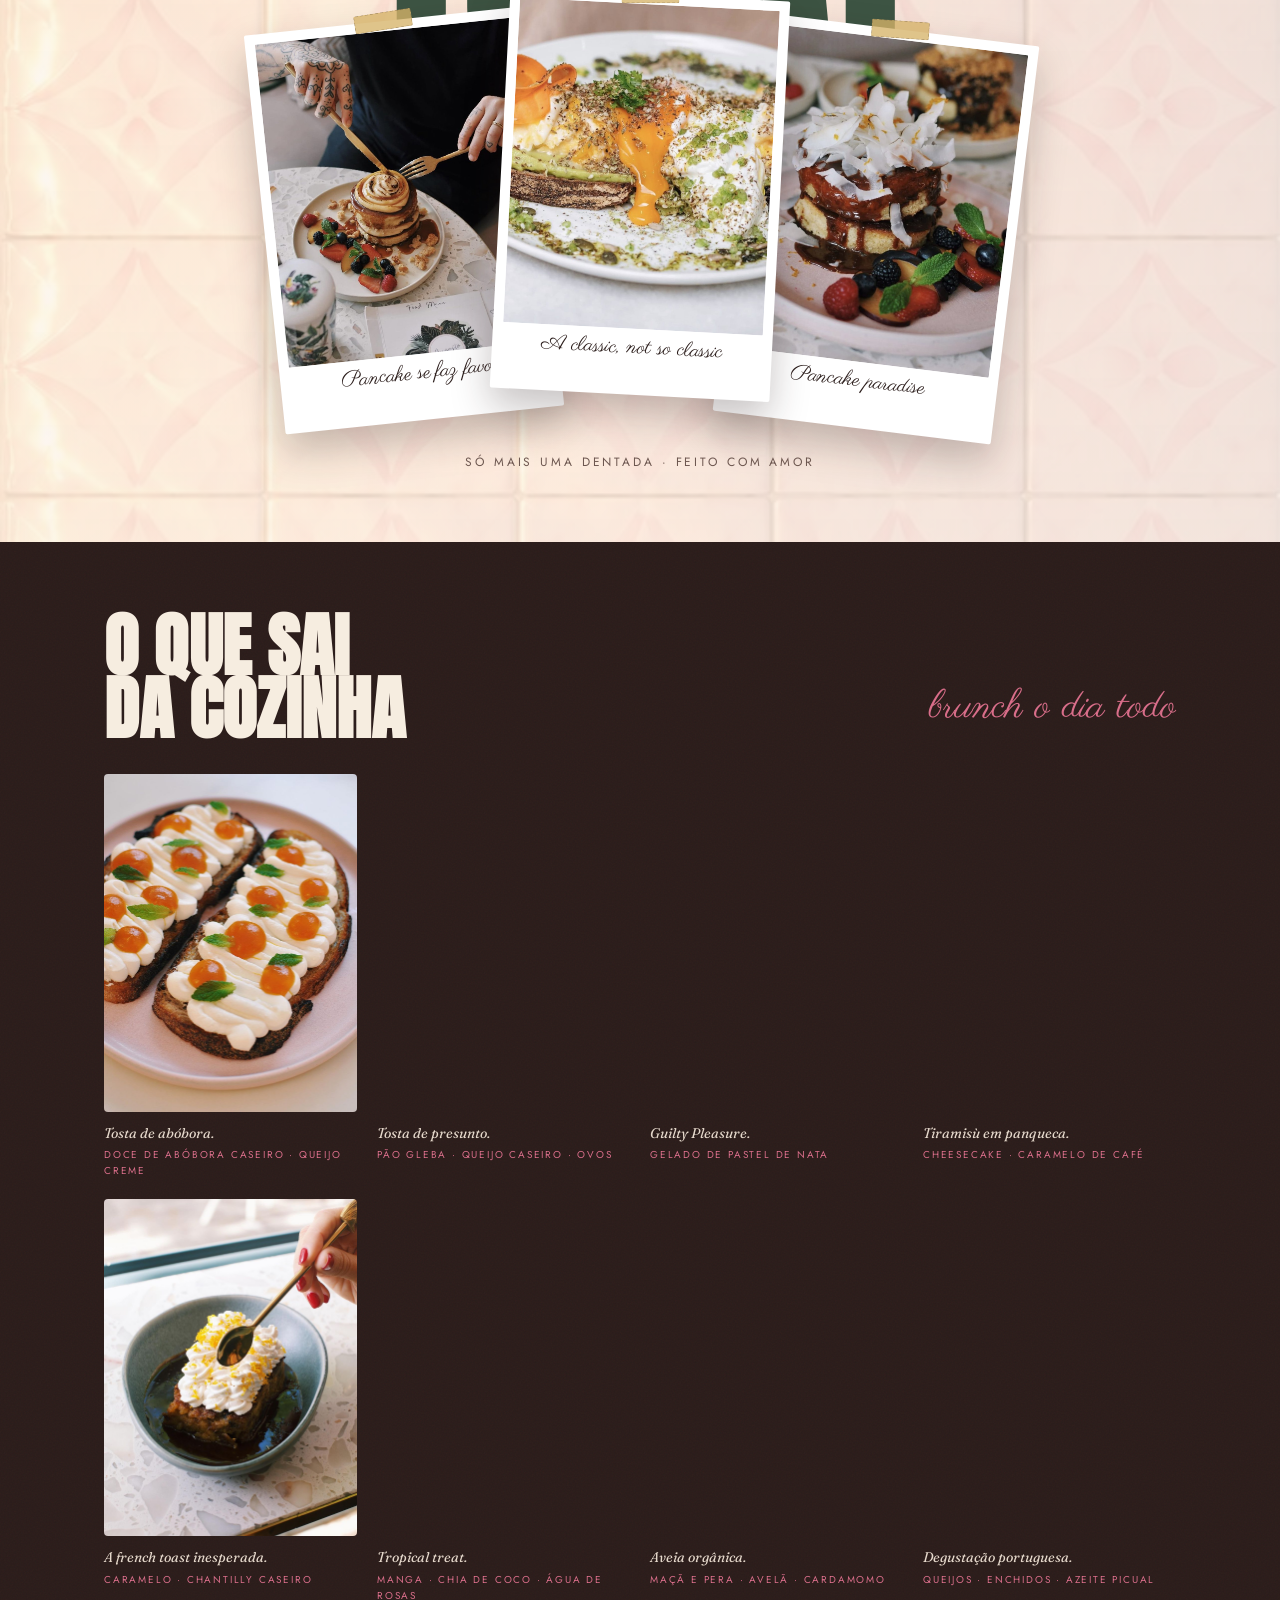
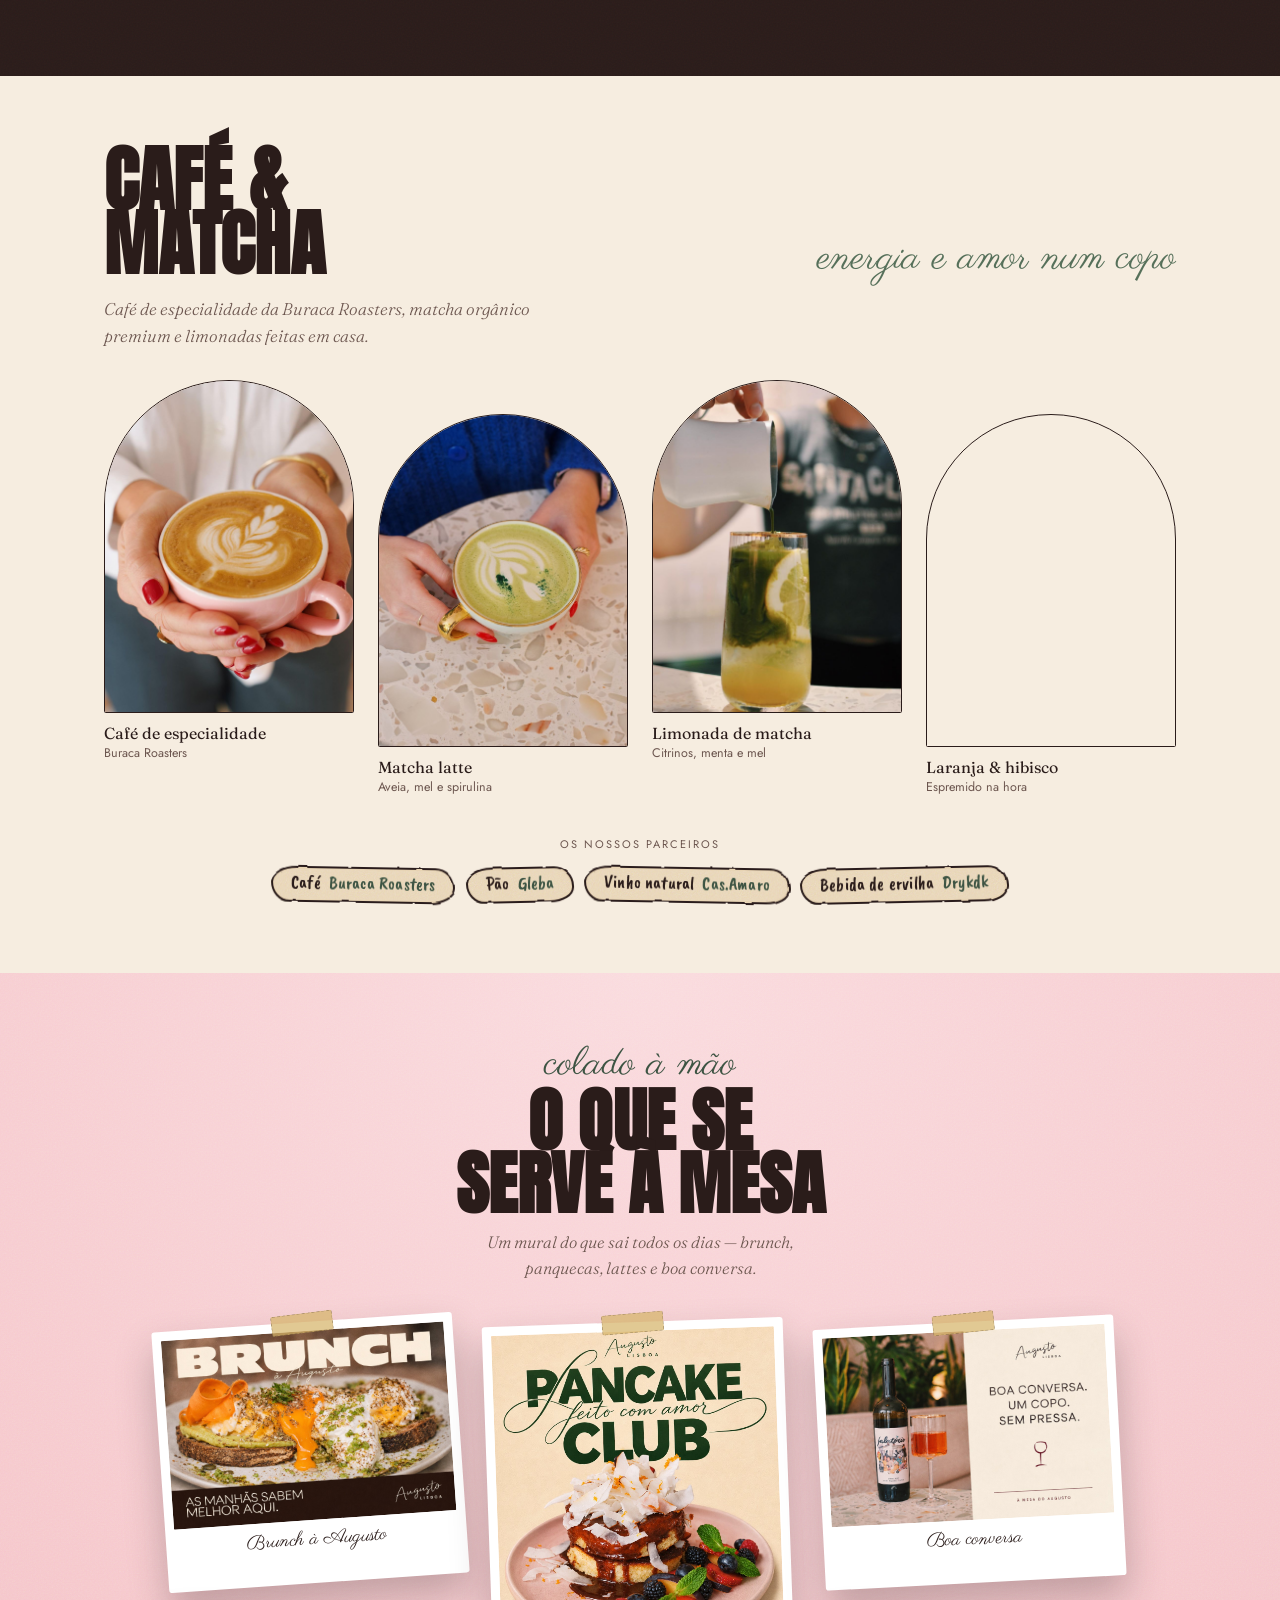
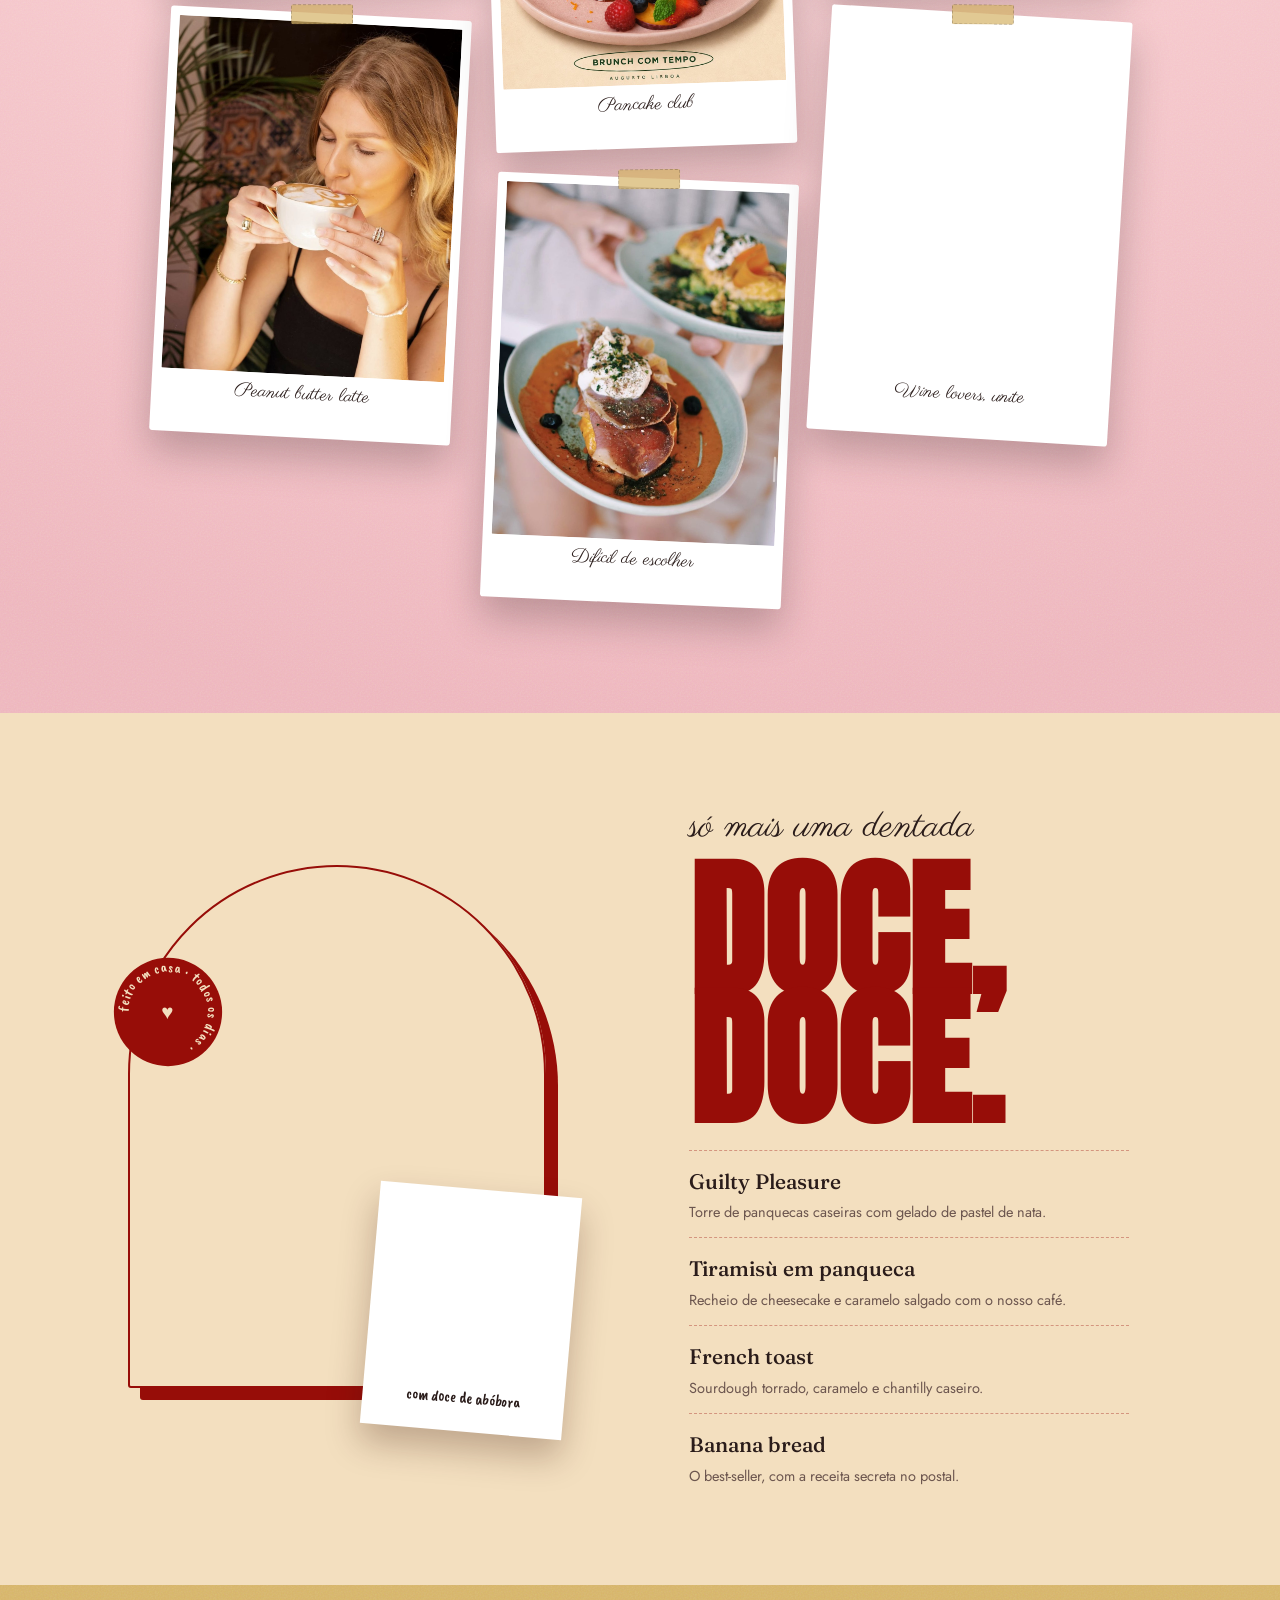
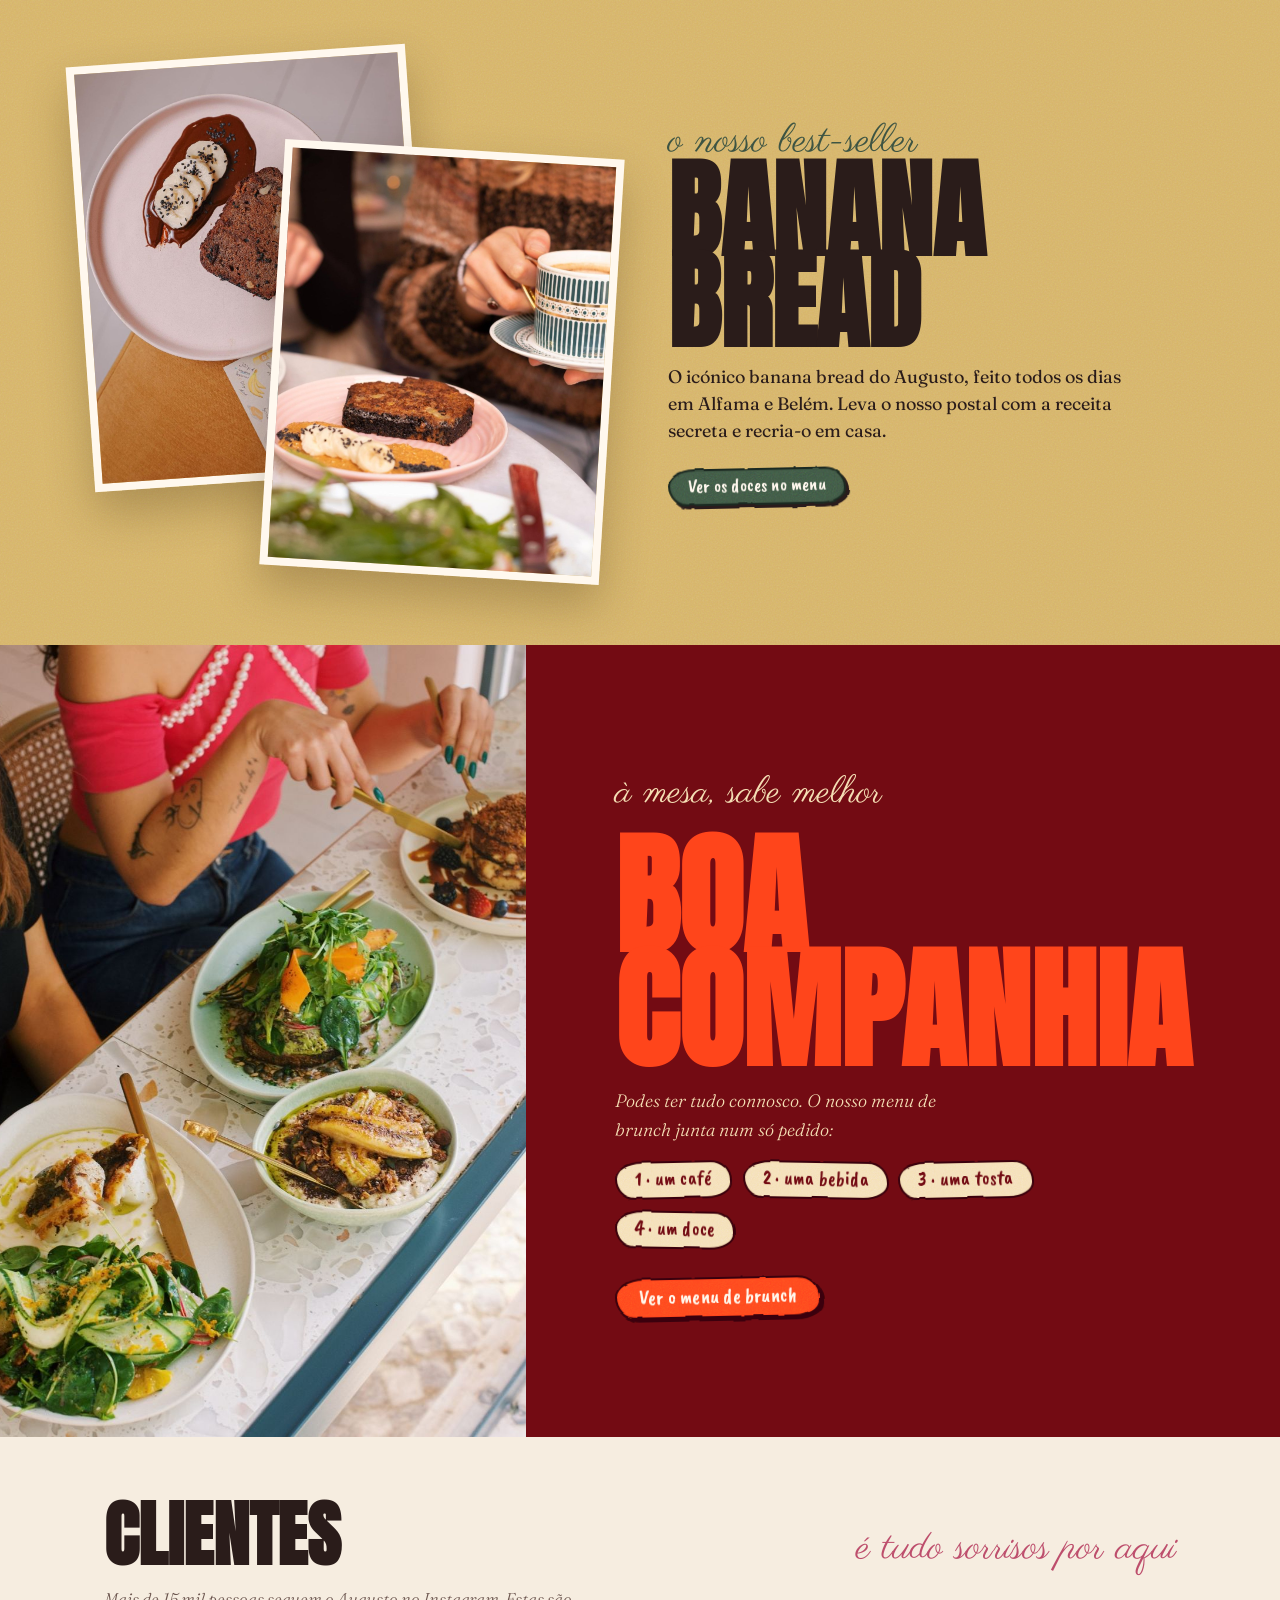
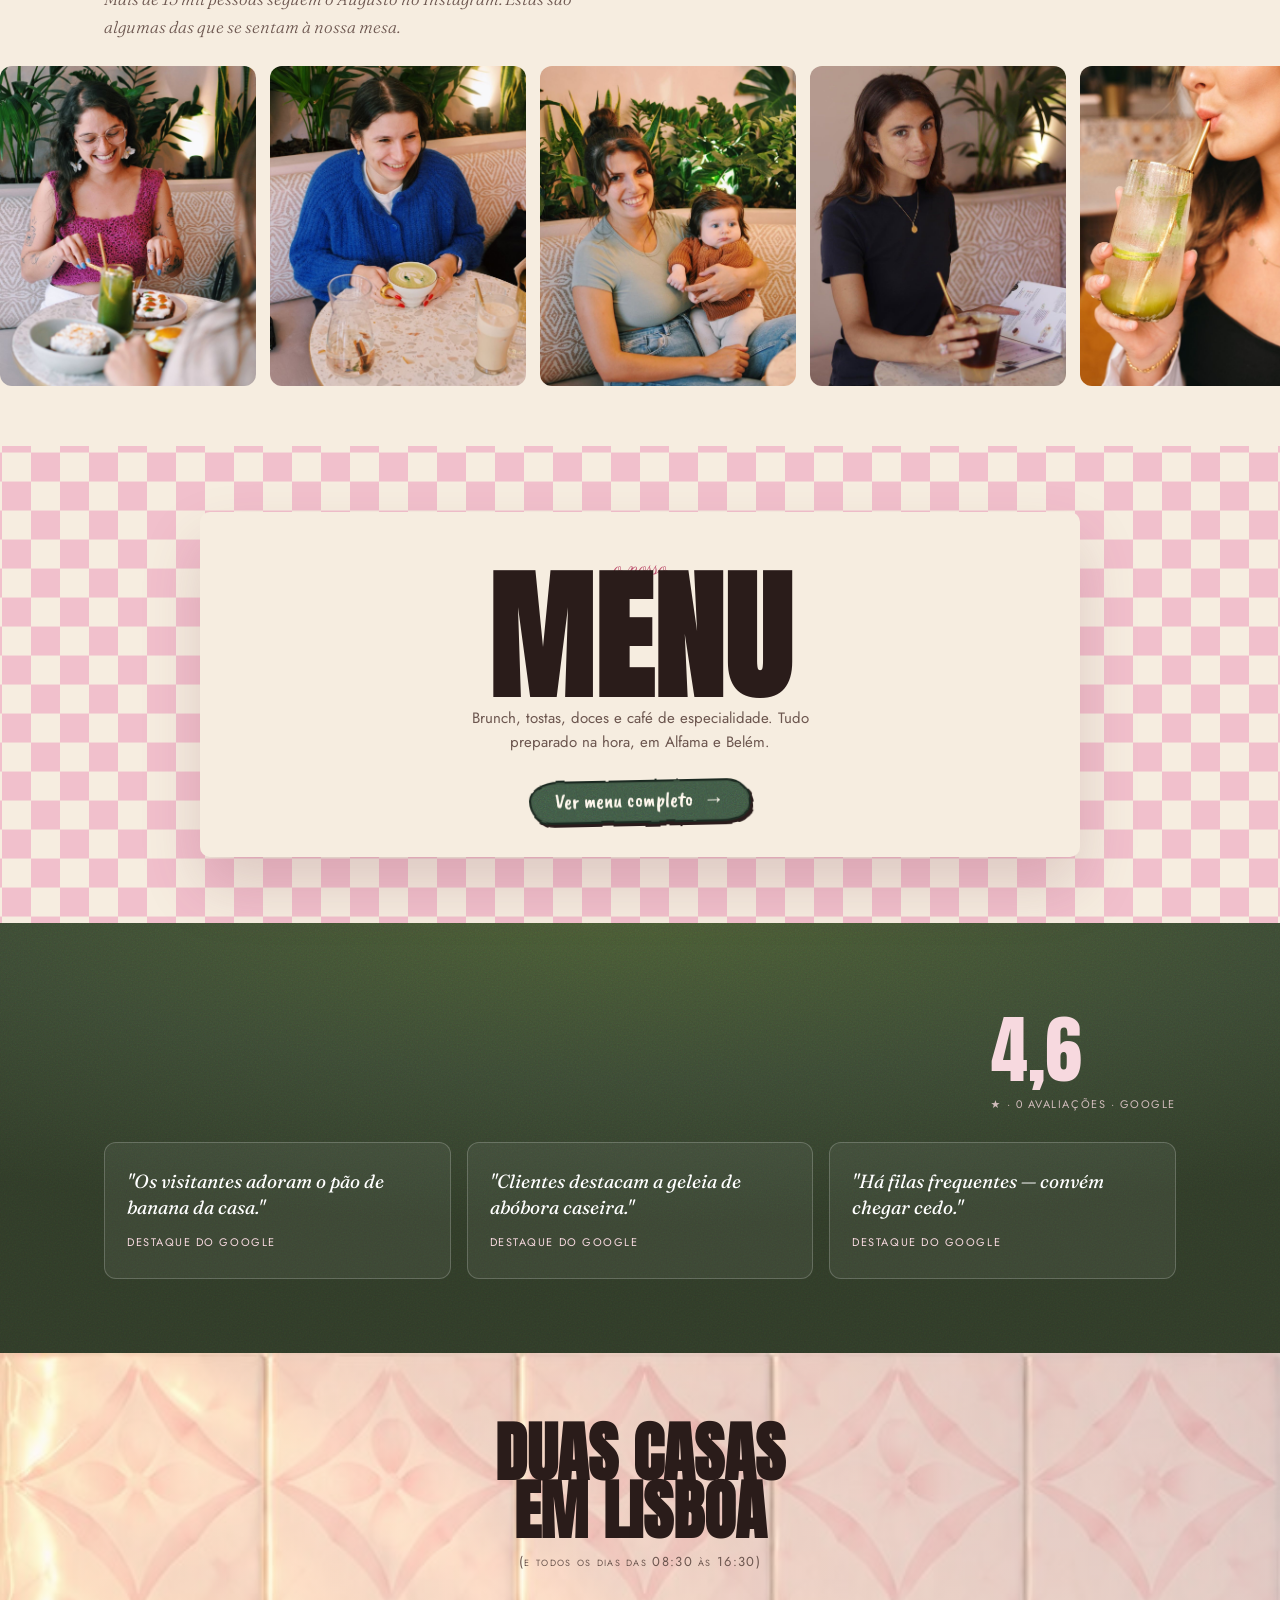
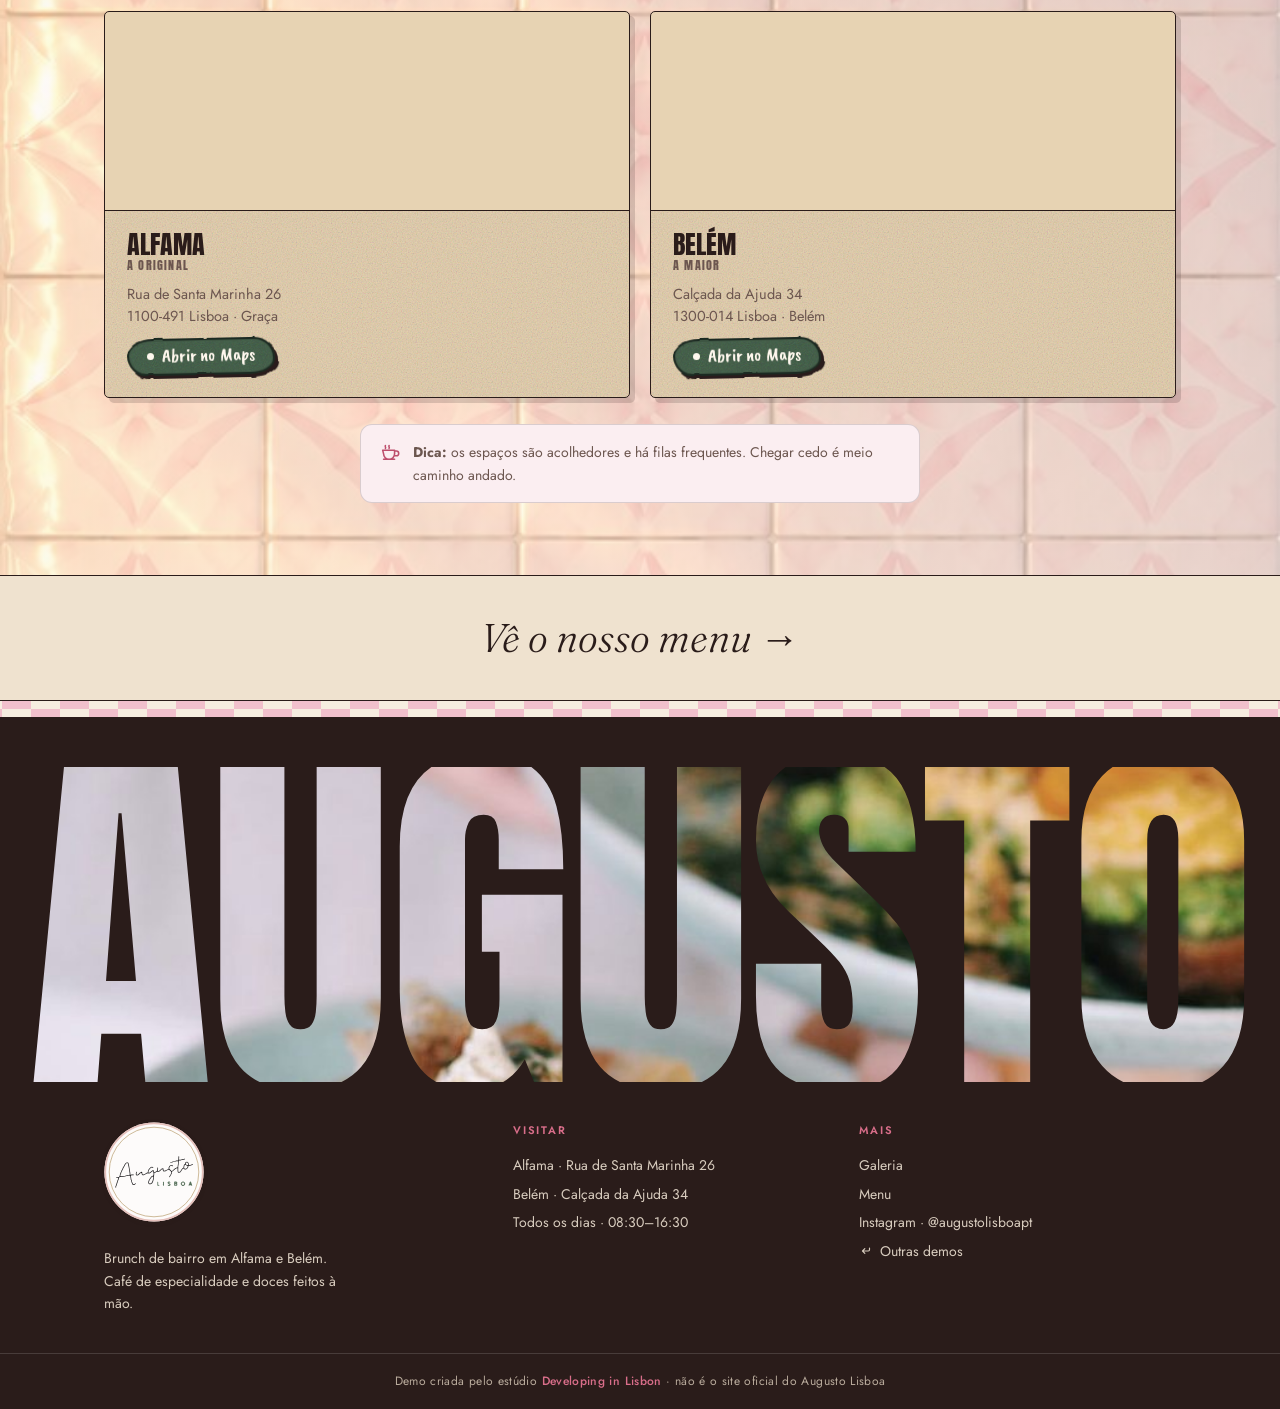
==== commit aa1f842c: "augusto: animações sem saltos de texto e efeitos mais leves - A hero espera pelas fontes (máx. 1,5 s" ====
--- a/augusto-lisboa/index.html
+++ b/augusto-lisboa/index.html
@@ -61,7 +61,7 @@
   .pill{--p-bg:#fff8ee; --p-line:var(--ink); --p-ink:var(--ink); --p-sh:transparent; --p-rot:-1.2deg;
     position:relative; isolation:isolate; display:inline-flex; align-items:center; justify-content:center; gap:8px; padding:7px 20px 9px;
     font-family:var(--hand); font-size:19px; font-weight:400; line-height:1.1; letter-spacing:.01em; text-transform:none; white-space:nowrap;
-    color:var(--p-ink); background:none; border:0; rotate:var(--p-rot);
+    color:var(--p-ink); background:none; border:0; rotate:var(--p-rot); will-change:rotate, translate;
     transition:rotate .35s cubic-bezier(.2,.7,.2,1), translate .25s ease, color .25s}
   .pill::before,.pill::after{content:""; position:absolute; inset:0; border-radius:38px 30px 36px 28px / 24px 30px 22px 30px; pointer-events:none}
   .pill::before{z-index:-2; background:var(--p-bg); border:2px solid var(--p-line); box-shadow:3px 3px 0 var(--p-sh); filter:url(#rough-edge);
@@ -91,6 +91,7 @@
   nav{position:fixed; top:12px; left:12px; right:12px; z-index:100; display:flex; align-items:center; justify-content:space-between;
     padding:8px 10px 8px 20px; border-radius:999px; border:1.5px solid var(--ink); background:rgba(246,237,224,.8); backdrop-filter:blur(10px);
     transition:background .4s, box-shadow .4s}
+  @media (hover:none){ nav{backdrop-filter:none; background:rgba(246,237,224,.94)} .hero>.vid-ctrl{backdrop-filter:none; background:rgba(42,28,26,.55)} .grain{display:none} }
   nav.scrolled{background:rgba(246,237,224,.96); box-shadow:0 10px 26px rgba(42,28,26,.14)}
   nav .brand{font-family:var(--script); font-size:27px; color:var(--ink); line-height:1}
   nav .nav-right{display:flex; align-items:center; gap:18px}
@@ -126,7 +127,8 @@
   .hero-bg .blur{display:none}
   /* ecrãs horizontais: o vídeo (vertical) fica nítido à altura do ecrã; o mesmo vídeo desfocado enche os lados */
   @media (min-aspect-ratio:4/5){
-    .hero-bg .blur{display:block; position:absolute; inset:-8%; width:116%; height:116%; object-fit:cover; filter:blur(36px) saturate(1.2) brightness(.78); animation:none}
+    .hero-bg .blur{display:block; position:absolute; left:50%; top:50%; width:30%; height:30%; translate:-50% -50%; scale:3.9;
+      object-fit:cover; filter:blur(9px) saturate(1.2) brightness(.78); animation:none}
     .hero-bg #heroBg{position:absolute; top:0; left:50%; width:auto; height:100%; aspect-ratio:9/16; translate:-50% 0;
       box-shadow:0 0 90px rgba(20,10,8,.55)}
   }
@@ -411,6 +413,7 @@
   .voices .head{display:flex; align-items:flex-end; justify-content:space-between; gap:20px; flex-wrap:wrap; margin-bottom:30px}
   .voices h2{font-family:var(--anton); font-size:clamp(34px,9vw,64px); text-transform:uppercase; line-height:.9; color:#fff}
   .voices .score{font-family:var(--anton); font-size:clamp(48px,13vw,74px); color:var(--blush); line-height:1}
+  .voices .score .count{font-variant-numeric:tabular-nums}
   .voices .score>.count{display:block; line-height:1; padding-top:.04em}
   .voices .score small{display:block; font-family:var(--sans); font-size:11px; line-height:1.4; letter-spacing:.14em; color:rgba(247,217,223,.8); text-transform:uppercase; margin-top:10px}
   .v-grid{display:grid; gap:16px}
@@ -514,13 +517,14 @@
   @keyframes hIn{from{opacity:0; transform:translateY(30px)}to{opacity:1; transform:none}}
   @keyframes hFade{from{opacity:0}to{opacity:1}}
   @keyframes hArch{from{opacity:0; clip-path:inset(0 0 100% 0)}to{opacity:1; clip-path:inset(0 0 0 0)}}
+  .fl .hero-top,.fl .hero-word,.fl .hero-bottom{animation-play-state:paused}
   .hero-top{animation:hIn .9s both .15s}
   .hero-word{animation:hFade 1s both .35s}
   .hero-bottom{animation:hIn 1s both .8s}
   .hero-scroll{animation:bob 2.2s ease-in-out infinite, hFade 1s both 1.1s}
   /* títulos grandes constroem-se (wipe a subir) */
-  .wipe{clip-path:inset(100% 0 0 0); transition:clip-path 1.05s cubic-bezier(.16,.8,.24,1)}
-  .wipe.in{clip-path:inset(0 0 0 0)}
+  .wipe{clip-path:inset(100% -.15em -.3em -.15em); transition:clip-path 1.05s cubic-bezier(.16,.8,.24,1)}
+  .wipe.in{clip-path:inset(-.35em -.15em -.3em -.15em)}
   @media (prefers-reduced-motion:reduce){
     .reveal,.stagger>*{opacity:1; transform:none; transition:none}
     .col-card{opacity:1; transition:none}
@@ -533,6 +537,7 @@
   }
 </style>
 <link rel="stylesheet" href="assets/story.css">
+<script>document.documentElement.classList.add('fl')</script>
 </head>
 <body>
   <div class="grain" aria-hidden="true"></div>
@@ -554,7 +559,7 @@
   <!-- NAV -->
   <nav id="nav">
     <a class="brand has-badge" href="#top" aria-label="Augusto Lisboa — início">
-      <span class="logo-badge"><img src="assets/augusto-logo.svg" alt="Augusto Lisboa" width="150" height="150"></span>
+      <span class="logo-badge"><img decoding="async" src="assets/augusto-logo.svg" alt="Augusto Lisboa" width="150" height="150"></span>
     </a>
     <div class="nav-right">
       <a class="lnk" href="menu.html">Menu</a>
@@ -597,14 +602,14 @@
   <div class="highlights" role="navigation" aria-label="Destaques">
     <p class="hl-head">Os destaques do <a href="https://www.instagram.com/augustolisboapt/" target="_blank" rel="noopener">@augustolisboapt</a></p>
     <div class="hl-row">
-      <a class="hl" href="#galeria"><span class="ring"><img src="assets/ic-brunch.jpg" alt="" width="150" height="150"></span><span>Brunch</span></a>
-      <a class="hl" href="#galeria"><span class="ring"><img src="assets/ic-toasts.jpg" alt="" width="150" height="150"></span><span>Tostas</span></a>
-      <a class="hl" href="#doces"><span class="ring"><img src="assets/ic-treats.jpg" alt="" width="150" height="150"></span><span>Doces</span></a>
-      <a class="hl" href="#cafe"><span class="ring"><img src="assets/ic-coffee.jpg" alt="" width="150" height="150"></span><span>Café</span></a>
-      <a class="hl" href="#cafe"><span class="ring"><img src="assets/ic-drinks.jpg" alt="" width="150" height="150"></span><span>Bebidas</span></a>
-      <a class="hl" href="#espaco"><span class="ring"><img src="assets/ic-discover.jpg" alt="" width="150" height="150"></span><span>O espaço</span></a>
-      <a class="hl" href="#clientes"><span class="ring"><img src="assets/ic-testimonials.jpg" alt="" width="150" height="150"></span><span>Clientes</span></a>
-      <a class="hl" href="#visitar"><span class="ring"><img src="assets/ic-belem.jpg" alt="" width="150" height="150"></span><span>Belém</span></a>
+      <a class="hl" href="#galeria"><span class="ring"><img decoding="async" src="assets/ic-brunch.jpg" alt="" width="150" height="150"></span><span>Brunch</span></a>
+      <a class="hl" href="#galeria"><span class="ring"><img decoding="async" src="assets/ic-toasts.jpg" alt="" width="150" height="150"></span><span>Tostas</span></a>
+      <a class="hl" href="#doces"><span class="ring"><img decoding="async" src="assets/ic-treats.jpg" alt="" width="150" height="150"></span><span>Doces</span></a>
+      <a class="hl" href="#cafe"><span class="ring"><img decoding="async" src="assets/ic-coffee.jpg" alt="" width="150" height="150"></span><span>Café</span></a>
+      <a class="hl" href="#cafe"><span class="ring"><img decoding="async" src="assets/ic-drinks.jpg" alt="" width="150" height="150"></span><span>Bebidas</span></a>
+      <a class="hl" href="#espaco"><span class="ring"><img decoding="async" src="assets/ic-discover.jpg" alt="" width="150" height="150"></span><span>O espaço</span></a>
+      <a class="hl" href="#clientes"><span class="ring"><img decoding="async" src="assets/ic-testimonials.jpg" alt="" width="150" height="150"></span><span>Clientes</span></a>
+      <a class="hl" href="#visitar"><span class="ring"><img decoding="async" src="assets/ic-belem.jpg" alt="" width="150" height="150"></span><span>Belém</span></a>
     </div>
   </div>
 
@@ -631,12 +636,12 @@
       <p>Arcos cor-de-rosa, plantas por todo o lado, uma varanda ao sol e uma esplanada sempre pronta para te receber.</p>
     </div>
     <div class="strip">
-      <figure><img src="assets/fachada.jpg" alt="Fachada do Augusto com a placa na Calçada da Ajuda" loading="lazy" width="1080" height="1350"><figcaption>A nossa porta em Belém.<small>Calçada da Ajuda</small></figcaption></figure>
-      <figure><img src="assets/sala-mesa.jpg" alt="Sala cheia com candeeiros dourados e plantas" loading="lazy" width="1080" height="1350"><figcaption>Onde as memórias se juntam.<small>A sala</small></figcaption></figure>
-      <figure><img src="assets/janela-belem.jpg" alt="Cliente a tomar o pequeno-almoço na varanda" loading="lazy" width="1080" height="1350"><figcaption>Dias de sol na varanda.<small>Augusto Belém</small></figcaption></figure>
-      <figure><img src="assets/esplanada.jpg" alt="Esplanada cheia à sombra das árvores" loading="lazy" width="1080" height="1350"><figcaption>Um dia perfeito para brunch.<small>A esplanada</small></figcaption></figure>
-      <figure><img src="assets/mesa-primavera.jpg" alt="Mesa ao sol cheia de pratos de brunch" loading="lazy" width="1080" height="1350"><figcaption>Doce ou salgado, a mesa é tua.<small>Mesa de primavera</small></figcaption></figure>
-      <figure><img src="assets/varanda-manha.jpg" alt="Cliente na varanda com uma taça tropical" loading="lazy" width="1080" height="1350"><figcaption>Felicidade matinal.<small>A varanda</small></figcaption></figure>
+      <figure><img decoding="async" src="assets/fachada.jpg" alt="Fachada do Augusto com a placa na Calçada da Ajuda" loading="lazy" width="1080" height="1350"><figcaption>A nossa porta em Belém.<small>Calçada da Ajuda</small></figcaption></figure>
+      <figure><img decoding="async" src="assets/sala-mesa.jpg" alt="Sala cheia com candeeiros dourados e plantas" loading="lazy" width="1080" height="1350"><figcaption>Onde as memórias se juntam.<small>A sala</small></figcaption></figure>
+      <figure><img decoding="async" src="assets/janela-belem.jpg" alt="Cliente a tomar o pequeno-almoço na varanda" loading="lazy" width="1080" height="1350"><figcaption>Dias de sol na varanda.<small>Augusto Belém</small></figcaption></figure>
+      <figure><img decoding="async" src="assets/esplanada.jpg" alt="Esplanada cheia à sombra das árvores" loading="lazy" width="1080" height="1350"><figcaption>Um dia perfeito para brunch.<small>A esplanada</small></figcaption></figure>
+      <figure><img decoding="async" src="assets/mesa-primavera.jpg" alt="Mesa ao sol cheia de pratos de brunch" loading="lazy" width="1080" height="1350"><figcaption>Doce ou salgado, a mesa é tua.<small>Mesa de primavera</small></figcaption></figure>
+      <figure><img decoding="async" src="assets/varanda-manha.jpg" alt="Cliente na varanda com uma taça tropical" loading="lazy" width="1080" height="1350"><figcaption>Felicidade matinal.<small>A varanda</small></figcaption></figure>
     </div>
   </section>
 
@@ -644,9 +649,9 @@
   <section class="tte2" aria-label="Time to eat">
     <h2 class="tte2-type wipe"><span>Time</span><span>to eat</span></h2>
     <div class="tte2-pics reveal">
-      <figure class="tp tp1"><span class="tk" aria-hidden="true"></span><img src="assets/pancake-maos.jpg" alt="Panquecas com fruta e talheres dourados" loading="lazy" width="1000" height="1245"><figcaption>Pancake se faz favor</figcaption></figure>
-      <figure class="tp tp2"><span class="tk" aria-hidden="true"></span><img src="assets/avo-ovo.jpg" alt="Tosta de abacate com ovo" loading="lazy"><figcaption>A classic, not so classic</figcaption></figure>
-      <figure class="tp tp3"><span class="tk" aria-hidden="true"></span><img src="assets/pancake-coco.jpg" alt="Panquecas caseiras com coco" loading="lazy"><figcaption>Pancake paradise</figcaption></figure>
+      <figure class="tp tp1"><span class="tk" aria-hidden="true"></span><img decoding="async" src="assets/pancake-maos.jpg" alt="Panquecas com fruta e talheres dourados" loading="lazy" width="1000" height="1245"><figcaption>Pancake se faz favor</figcaption></figure>
+      <figure class="tp tp2"><span class="tk" aria-hidden="true"></span><img decoding="async" src="assets/avo-ovo.jpg" alt="Tosta de abacate com ovo" loading="lazy"><figcaption>A classic, not so classic</figcaption></figure>
+      <figure class="tp tp3"><span class="tk" aria-hidden="true"></span><img decoding="async" src="assets/pancake-coco.jpg" alt="Panquecas caseiras com coco" loading="lazy"><figcaption>Pancake paradise</figcaption></figure>
     </div>
     <p class="tte2-cap">Só mais uma dentada · feito com amor</p>
   </section>
@@ -658,14 +663,14 @@
       <span class="script">brunch o dia todo</span>
     </div>
     <div class="gal stagger">
-      <div class="gi"><figure><img src="assets/tosta-abobora.jpg" alt="Tostas de sourdough com doce de abóbora e queijo creme" loading="lazy" width="1080" height="1350"></figure><figcaption>Tosta de abóbora.<span class="n">Doce de abóbora caseiro · queijo creme</span></figcaption></div>
-      <div class="gi"><figure><img src="assets/tosta-presunto.jpg" alt="Tosta de presunto com ovos mexidos" loading="lazy" width="1080" height="1350"></figure><figcaption>Tosta de presunto.<span class="n">Pão Gleba · queijo caseiro · ovos</span></figcaption></div>
-      <div class="gi"><figure><img src="assets/guilty-pleasure.jpg" alt="Torre de panquecas com gelado e fruta" loading="lazy" width="1080" height="1350"></figure><figcaption>Guilty Pleasure.<span class="n">Gelado de pastel de nata</span></figcaption></div>
-      <div class="gi"><figure><img src="assets/tiramisu-panqueca.jpg" alt="Panquecas com caramelo e frutos vermelhos" loading="lazy" width="1080" height="1350"></figure><figcaption>Tiramisù em panqueca.<span class="n">Cheesecake · caramelo de café</span></figcaption></div>
-      <div class="gi"><figure><img src="assets/french-toast.jpg" alt="French toast com caramelo e chantilly" loading="lazy" width="1080" height="1350"></figure><figcaption>A french toast inesperada.<span class="n">Caramelo · chantilly caseiro</span></figcaption></div>
-      <div class="gi"><figure><img src="assets/taca-tropical.jpg" alt="Taça tropical com manga, melão e fruta" loading="lazy" width="1080" height="1350"></figure><figcaption>Tropical treat.<span class="n">Manga · chia de coco · água de rosas</span></figcaption></div>
-      <div class="gi"><figure><img src="assets/aveia.jpg" alt="Taça de aveia com banana e avelã" loading="lazy" width="1080" height="1350"></figure><figcaption>Aveia orgânica.<span class="n">Maçã e pera · avelã · cardamomo</span></figcaption></div>
-      <div class="gi"><figure><img src="assets/degustacao.jpg" alt="Tábua de queijos e enchidos portugueses" loading="lazy" width="1080" height="1350"></figure><figcaption>Degustação portuguesa.<span class="n">Queijos · enchidos · azeite Picual</span></figcaption></div>
+      <div class="gi"><figure><img decoding="async" src="assets/tosta-abobora.jpg" alt="Tostas de sourdough com doce de abóbora e queijo creme" loading="lazy" width="1080" height="1350"></figure><figcaption>Tosta de abóbora.<span class="n">Doce de abóbora caseiro · queijo creme</span></figcaption></div>
+      <div class="gi"><figure><img decoding="async" src="assets/tosta-presunto.jpg" alt="Tosta de presunto com ovos mexidos" loading="lazy" width="1080" height="1350"></figure><figcaption>Tosta de presunto.<span class="n">Pão Gleba · queijo caseiro · ovos</span></figcaption></div>
+      <div class="gi"><figure><img decoding="async" src="assets/guilty-pleasure.jpg" alt="Torre de panquecas com gelado e fruta" loading="lazy" width="1080" height="1350"></figure><figcaption>Guilty Pleasure.<span class="n">Gelado de pastel de nata</span></figcaption></div>
+      <div class="gi"><figure><img decoding="async" src="assets/tiramisu-panqueca.jpg" alt="Panquecas com caramelo e frutos vermelhos" loading="lazy" width="1080" height="1350"></figure><figcaption>Tiramisù em panqueca.<span class="n">Cheesecake · caramelo de café</span></figcaption></div>
+      <div class="gi"><figure><img decoding="async" src="assets/french-toast.jpg" alt="French toast com caramelo e chantilly" loading="lazy" width="1080" height="1350"></figure><figcaption>A french toast inesperada.<span class="n">Caramelo · chantilly caseiro</span></figcaption></div>
+      <div class="gi"><figure><img decoding="async" src="assets/taca-tropical.jpg" alt="Taça tropical com manga, melão e fruta" loading="lazy" width="1080" height="1350"></figure><figcaption>Tropical treat.<span class="n">Manga · chia de coco · água de rosas</span></figcaption></div>
+      <div class="gi"><figure><img decoding="async" src="assets/aveia.jpg" alt="Taça de aveia com banana e avelã" loading="lazy" width="1080" height="1350"></figure><figcaption>Aveia orgânica.<span class="n">Maçã e pera · avelã · cardamomo</span></figcaption></div>
+      <div class="gi"><figure><img decoding="async" src="assets/degustacao.jpg" alt="Tábua de queijos e enchidos portugueses" loading="lazy" width="1080" height="1350"></figure><figcaption>Degustação portuguesa.<span class="n">Queijos · enchidos · azeite Picual</span></figcaption></div>
     </div>
   </section>
 
@@ -677,10 +682,10 @@
       <p>Café de especialidade da Buraca Roasters, matcha orgânico premium e limonadas feitas em casa.</p>
     </div>
     <div class="cafe-grid stagger">
-      <figure><img src="assets/cafe-maos.jpg" alt="Cappuccino com latte art numa chávena rosa" loading="lazy" width="1080" height="1350"><figcaption>Café de especialidade<small>Buraca Roasters</small></figcaption></figure>
-      <figure><img src="assets/matcha-latte.jpg" alt="Matcha latte com leite de aveia" loading="lazy" width="1080" height="1350"><figcaption>Matcha latte<small>Aveia, mel e spirulina</small></figcaption></figure>
-      <figure><img src="assets/limonada-matcha.jpg" alt="Limonada caseira com matcha" loading="lazy" width="1080" height="1350"><figcaption>Limonada de matcha<small>Citrinos, menta e mel</small></figcaption></figure>
-      <figure><img src="assets/sumo-hibisco.jpg" alt="Sumo de laranja e chá de hibisco a brindar" loading="lazy" width="1080" height="1350"><figcaption>Laranja &amp; hibisco<small>Espremido na hora</small></figcaption></figure>
+      <figure><img decoding="async" src="assets/cafe-maos.jpg" alt="Cappuccino com latte art numa chávena rosa" loading="lazy" width="1080" height="1350"><figcaption>Café de especialidade<small>Buraca Roasters</small></figcaption></figure>
+      <figure><img decoding="async" src="assets/matcha-latte.jpg" alt="Matcha latte com leite de aveia" loading="lazy" width="1080" height="1350"><figcaption>Matcha latte<small>Aveia, mel e spirulina</small></figcaption></figure>
+      <figure><img decoding="async" src="assets/limonada-matcha.jpg" alt="Limonada caseira com matcha" loading="lazy" width="1080" height="1350"><figcaption>Limonada de matcha<small>Citrinos, menta e mel</small></figcaption></figure>
+      <figure><img decoding="async" src="assets/sumo-hibisco.jpg" alt="Sumo de laranja e chá de hibisco a brindar" loading="lazy" width="1080" height="1350"><figcaption>Laranja &amp; hibisco<small>Espremido na hora</small></figcaption></figure>
     </div>
     <div class="partners reveal">
       <span class="lab">Os nossos parceiros</span>
@@ -699,12 +704,12 @@
       <p>Um mural do que sai todos os dias — brunch, panquecas, lattes e boa conversa.</p>
     </div>
     <div class="collage-grid">
-      <figure class="col-card" style="--r:-4deg"><span class="tk" aria-hidden="true"></span><img src="assets/poster-brunch-poster.jpg" alt="Brunch à Augusto" loading="lazy"><figcaption>Brunch à Augusto</figcaption></figure>
-      <figure class="col-card" style="--r:3deg"><span class="tk" aria-hidden="true"></span><img src="assets/latte-lifestyle.jpg" alt="Peanut butter latte" loading="lazy"><figcaption>Peanut butter latte</figcaption></figure>
-      <figure class="col-card" style="--r:-2deg"><span class="tk" aria-hidden="true"></span><img src="assets/poster-pancake-club.jpg" alt="Pancake Club" loading="lazy"><figcaption>Pancake club</figcaption></figure>
-      <figure class="col-card" style="--r:2.5deg"><span class="tk" aria-hidden="true"></span><img src="assets/dois-pratos.jpg" alt="Tosta de abacate e tosta de presunto" loading="lazy"><figcaption>Difícil de escolher</figcaption></figure>
-      <figure class="col-card" style="--r:-3deg"><span class="tk" aria-hidden="true"></span><img src="assets/poster-boa-conversa.jpg" alt="Boa conversa, sem pressa" loading="lazy"><figcaption>Boa conversa</figcaption></figure>
-      <figure class="col-card" style="--r:3.5deg"><span class="tk" aria-hidden="true"></span><img src="assets/vinho.jpg" alt="Vinho natural rosé" loading="lazy"><figcaption>Wine lovers, unite</figcaption></figure>
+      <figure class="col-card" style="--r:-4deg"><span class="tk" aria-hidden="true"></span><img decoding="async" src="assets/poster-brunch-poster.jpg" alt="Brunch à Augusto" loading="lazy"><figcaption>Brunch à Augusto</figcaption></figure>
+      <figure class="col-card" style="--r:3deg"><span class="tk" aria-hidden="true"></span><img decoding="async" src="assets/latte-lifestyle.jpg" alt="Peanut butter latte" loading="lazy"><figcaption>Peanut butter latte</figcaption></figure>
+      <figure class="col-card" style="--r:-2deg"><span class="tk" aria-hidden="true"></span><img decoding="async" src="assets/poster-pancake-club.jpg" alt="Pancake Club" loading="lazy"><figcaption>Pancake club</figcaption></figure>
+      <figure class="col-card" style="--r:2.5deg"><span class="tk" aria-hidden="true"></span><img decoding="async" src="assets/dois-pratos.jpg" alt="Tosta de abacate e tosta de presunto" loading="lazy"><figcaption>Difícil de escolher</figcaption></figure>
+      <figure class="col-card" style="--r:-3deg"><span class="tk" aria-hidden="true"></span><img decoding="async" src="assets/poster-boa-conversa.jpg" alt="Boa conversa, sem pressa" loading="lazy"><figcaption>Boa conversa</figcaption></figure>
+      <figure class="col-card" style="--r:3.5deg"><span class="tk" aria-hidden="true"></span><img decoding="async" src="assets/vinho.jpg" alt="Vinho natural rosé" loading="lazy"><figcaption>Wine lovers, unite</figcaption></figure>
     </div>
   </section>
 
@@ -712,8 +717,8 @@
   <section class="doce" id="doces" aria-label="Doces da casa">
     <div class="doce-in">
       <div class="doce-pics reveal">
-        <div class="doce-arch"><img src="assets/doce-mesa.jpg" alt="Mesa vista de cima com panquecas, taça de banana e latte" loading="lazy" width="1080" height="1350"></div>
-        <figure class="doce-pol"><img src="assets/tosta-cream.jpg" alt="Tostas com doce de abóbora e queijo creme" loading="lazy"><figcaption>com doce de abóbora</figcaption></figure>
+        <div class="doce-arch"><img decoding="async" src="assets/doce-mesa.jpg" alt="Mesa vista de cima com panquecas, taça de banana e latte" loading="lazy" width="1080" height="1350"></div>
+        <figure class="doce-pol"><img decoding="async" src="assets/tosta-cream.jpg" alt="Tostas com doce de abóbora e queijo creme" loading="lazy"><figcaption>com doce de abóbora</figcaption></figure>
         <svg class="doce-seal" viewBox="0 0 120 120" aria-hidden="true"><defs><path id="sealPath" d="M60 60 m-43 0 a43 43 0 1 1 86 0 a43 43 0 1 1 -86 0"/></defs><circle cx="60" cy="60" r="58"/><text><textPath href="#sealPath">feito em casa · todos os dias · </textPath></text><text class="c" x="60" y="68">♥</text></svg>
       </div>
       <div class="doce-tx reveal">
@@ -733,8 +738,8 @@
   <section class="banana grainy" id="banana" aria-label="Banana bread">
     <div class="inner">
       <div class="pics reveal">
-        <img src="assets/banana-bread-forno.jpg" alt="Banana bread a ser cortado na cozinha" loading="lazy" width="1080" height="1350">
-        <img src="assets/banana-bread.jpg" alt="Fatia de banana bread com o postal da receita" loading="lazy" width="1080" height="1350">
+        <img decoding="async" src="assets/banana-bread-forno.jpg" alt="Banana bread a ser cortado na cozinha" loading="lazy" width="1080" height="1350">
+        <img decoding="async" src="assets/banana-bread.jpg" alt="Fatia de banana bread com o postal da receita" loading="lazy" width="1080" height="1350">
       </div>
       <div class="reveal">
         <span class="script">o nosso best-seller</span>
@@ -747,7 +752,7 @@
 
   <!-- BOA COMPANHIA (dividida: foto inteira + o menu de brunch em cápsulas) -->
   <section class="boa" aria-label="Boa companhia">
-    <div class="boa-ph"><img src="assets/boa-mesa.jpg" alt="Amigas à mesa com panquecas, tostas e saladas" loading="lazy" width="1080" height="1350"></div>
+    <div class="boa-ph"><img decoding="async" src="assets/boa-mesa.jpg" alt="Amigas à mesa com panquecas, tostas e saladas" loading="lazy" width="1080" height="1350"></div>
     <div class="boa-tx reveal">
       <span class="script">à mesa, sabe melhor</span>
       <h2 class="wipe">Boa<br>companhia</h2>
@@ -767,18 +772,18 @@
       <p>Mais de 15 mil pessoas seguem o Augusto no Instagram. Estas são algumas das que se sentam à nossa mesa.</p>
     </div>
     <div class="cl-track">
-      <img src="assets/cliente-1.jpg" alt="Cliente a sorrir com um matcha e uma tosta" loading="lazy" width="1080" height="1350">
-      <img src="assets/cliente-3.jpg" alt="Cliente com um matcha latte no sofá" loading="lazy" width="1080" height="1350">
-      <img src="assets/cliente-4.jpg" alt="Mãe com o bebé ao colo no Augusto" loading="lazy" width="1080" height="1350">
-      <img src="assets/cliente-5.jpg" alt="Cliente com um café gelado" loading="lazy" width="1080" height="1350">
-      <img src="assets/cliente-6.jpg" alt="Cliente a beber limonada" loading="lazy" width="1080" height="1350">
-      <img src="assets/varanda-sorriso.jpg" alt="Cliente na varanda com panquecas" loading="lazy" width="1080" height="1350">
-      <img src="assets/cliente-1.jpg" alt="" aria-hidden="true" loading="lazy" width="1080" height="1350">
-      <img src="assets/cliente-3.jpg" alt="" aria-hidden="true" loading="lazy" width="1080" height="1350">
-      <img src="assets/cliente-4.jpg" alt="" aria-hidden="true" loading="lazy" width="1080" height="1350">
-      <img src="assets/cliente-5.jpg" alt="" aria-hidden="true" loading="lazy" width="1080" height="1350">
-      <img src="assets/cliente-6.jpg" alt="" aria-hidden="true" loading="lazy" width="1080" height="1350">
-      <img src="assets/varanda-sorriso.jpg" alt="" aria-hidden="true" loading="lazy" width="1080" height="1350">
+      <img decoding="async" src="assets/cliente-1.jpg" alt="Cliente a sorrir com um matcha e uma tosta" loading="lazy" width="1080" height="1350">
+      <img decoding="async" src="assets/cliente-3.jpg" alt="Cliente com um matcha latte no sofá" loading="lazy" width="1080" height="1350">
+      <img decoding="async" src="assets/cliente-4.jpg" alt="Mãe com o bebé ao colo no Augusto" loading="lazy" width="1080" height="1350">
+      <img decoding="async" src="assets/cliente-5.jpg" alt="Cliente com um café gelado" loading="lazy" width="1080" height="1350">
+      <img decoding="async" src="assets/cliente-6.jpg" alt="Cliente a beber limonada" loading="lazy" width="1080" height="1350">
+      <img decoding="async" src="assets/varanda-sorriso.jpg" alt="Cliente na varanda com panquecas" loading="lazy" width="1080" height="1350">
+      <img decoding="async" src="assets/cliente-1.jpg" alt="" aria-hidden="true" loading="lazy" width="1080" height="1350">
+      <img decoding="async" src="assets/cliente-3.jpg" alt="" aria-hidden="true" loading="lazy" width="1080" height="1350">
+      <img decoding="async" src="assets/cliente-4.jpg" alt="" aria-hidden="true" loading="lazy" width="1080" height="1350">
+      <img decoding="async" src="assets/cliente-5.jpg" alt="" aria-hidden="true" loading="lazy" width="1080" height="1350">
+      <img decoding="async" src="assets/cliente-6.jpg" alt="" aria-hidden="true" loading="lazy" width="1080" height="1350">
+      <img decoding="async" src="assets/varanda-sorriso.jpg" alt="" aria-hidden="true" loading="lazy" width="1080" height="1350">
     </div>
   </section>
 
@@ -845,7 +850,7 @@
     <div class="foot-clip"><div class="word">Augusto</div></div>
     <div class="foot-grid">
       <div>
-        <span class="logo-badge" style="width:100px;margin-bottom:14px"><img src="assets/augusto-logo.svg" alt="Augusto Lisboa" width="150" height="150"></span>
+        <span class="logo-badge" style="width:100px;margin-bottom:14px"><img decoding="async" src="assets/augusto-logo.svg" alt="Augusto Lisboa" width="150" height="150"></span>
         <p style="color:#d8ccbe; font-size:14px; margin-top:4px; max-width:30ch">Brunch de bairro em Alfama e Belém. Café de especialidade e doces feitos à mão.</p>
       </div>
       <div>
@@ -866,6 +871,11 @@
   </footer>
 
 <script>
+  // as fontes chegam antes de a hero animar (sem saltos de texto); no máximo 1,5 s de espera
+  (function(){ var d=document.documentElement, done=function(){ d.classList.remove('fl'); };
+    if(!document.fonts||!document.fonts.load){ done(); return; }
+    Promise.race([Promise.all(['400 1em Anton','400 1em "Caveat Brush"','400 1em Parisienne','400 1em Jost'].map(function(f){ return document.fonts.load(f); })),
+      new Promise(function(r){ setTimeout(r,1500); })]).then(done,done); })();
   var nav=document.getElementById('nav');
   function onScroll(){ nav.classList.toggle('scrolled',(window.scrollY||0)>40); }
   window.addEventListener('scroll',onScroll,{passive:true}); onScroll();
